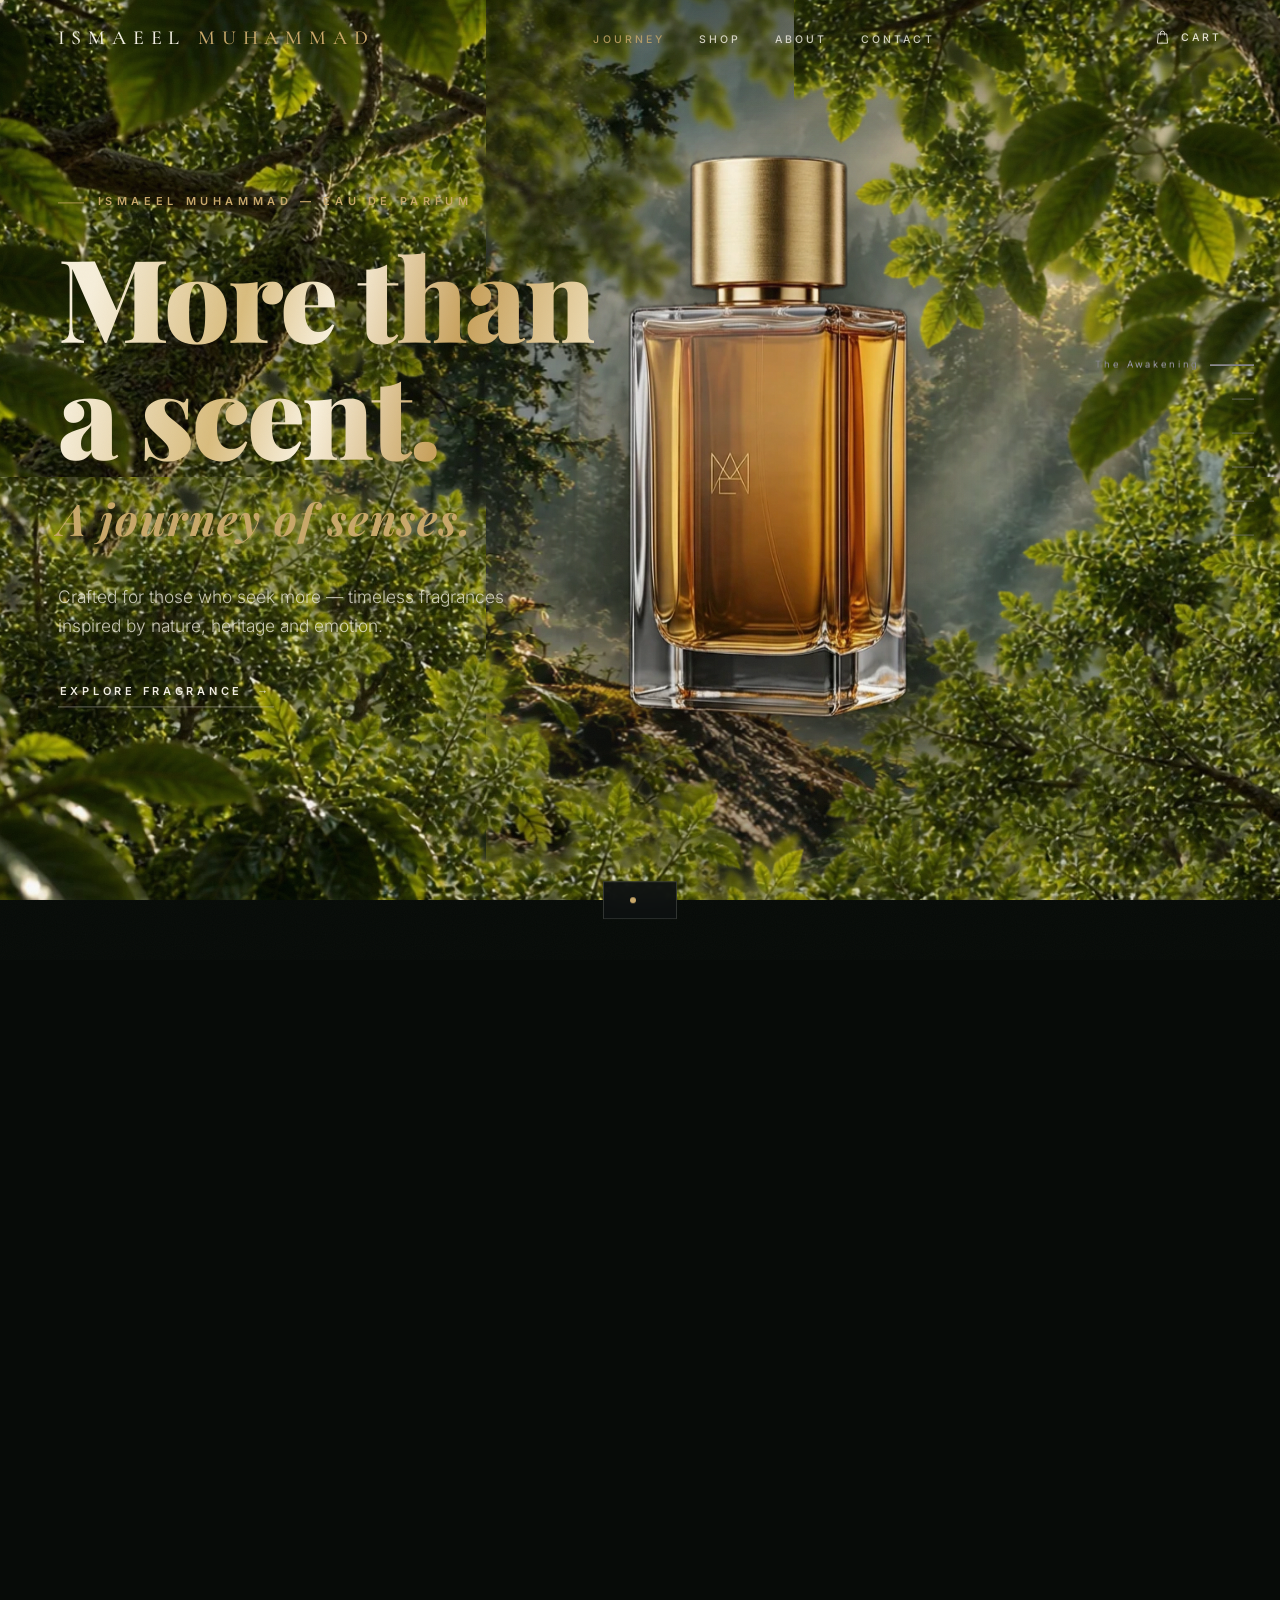
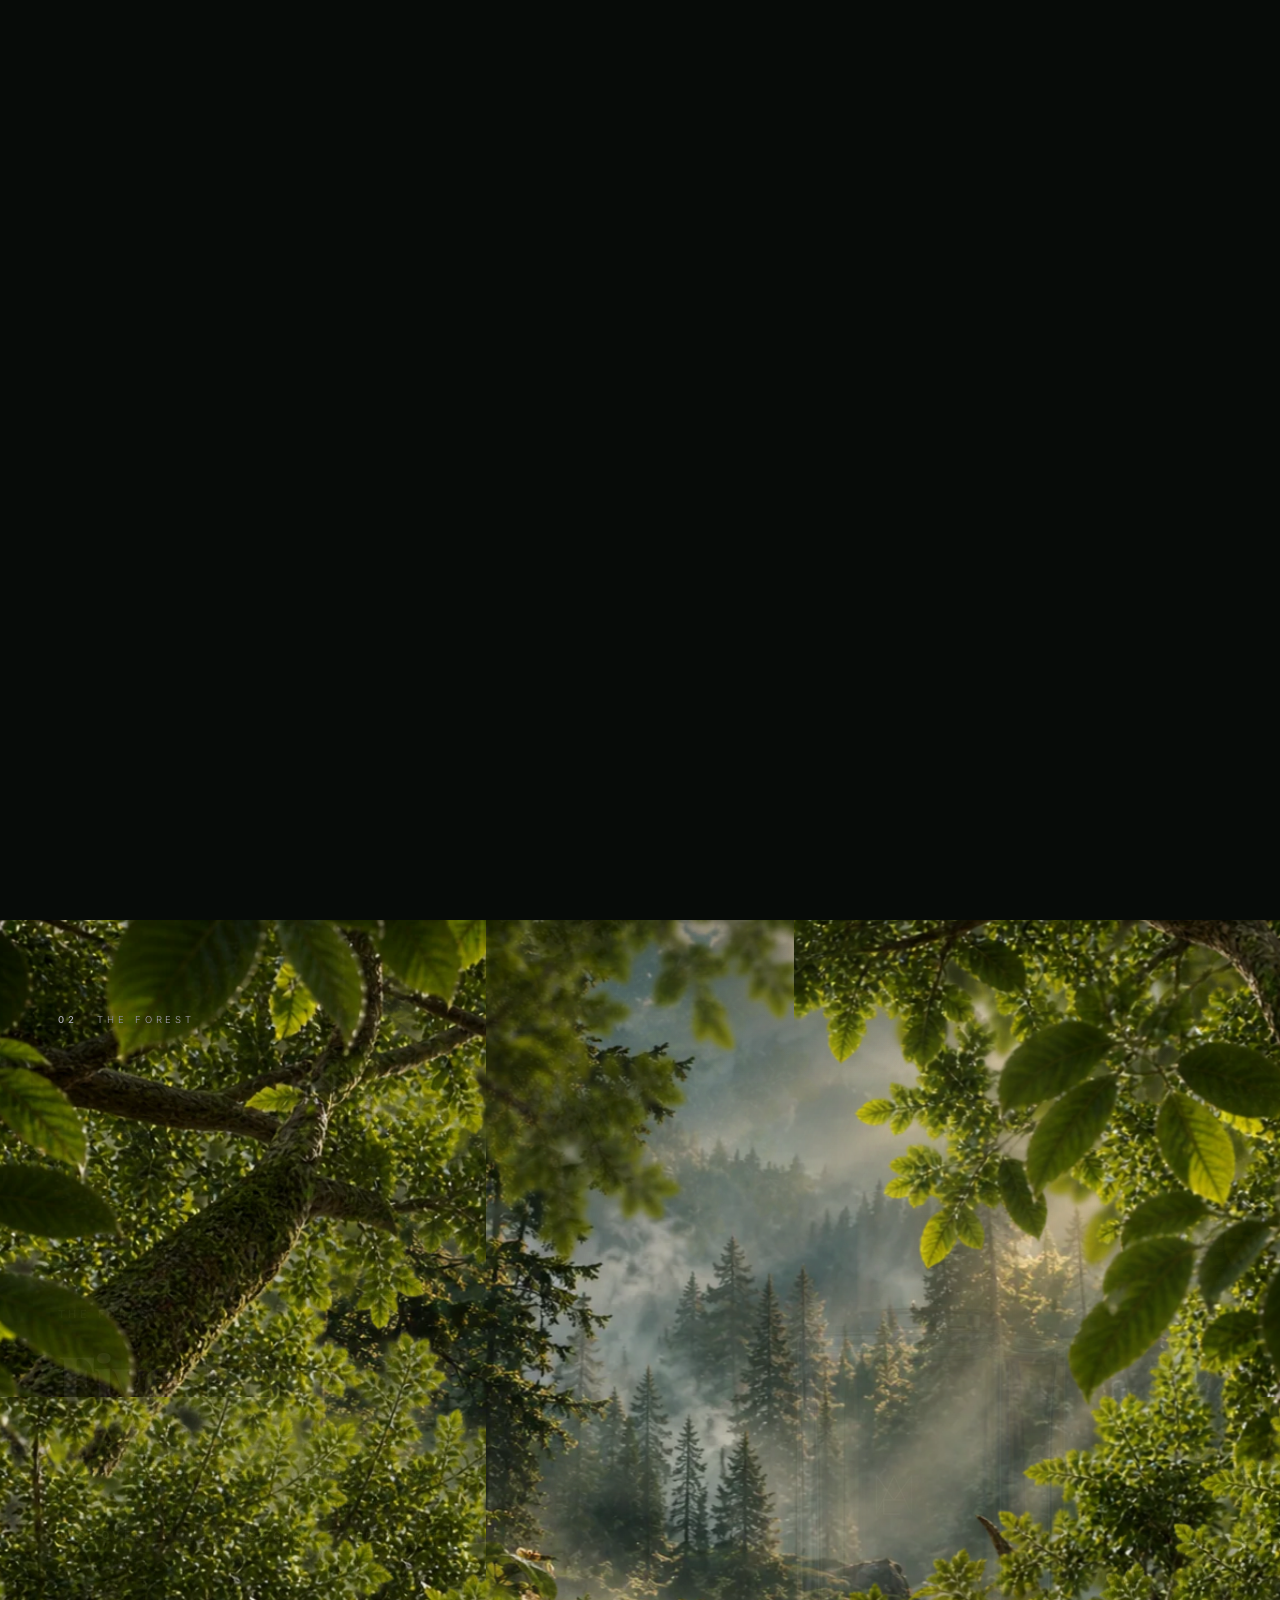
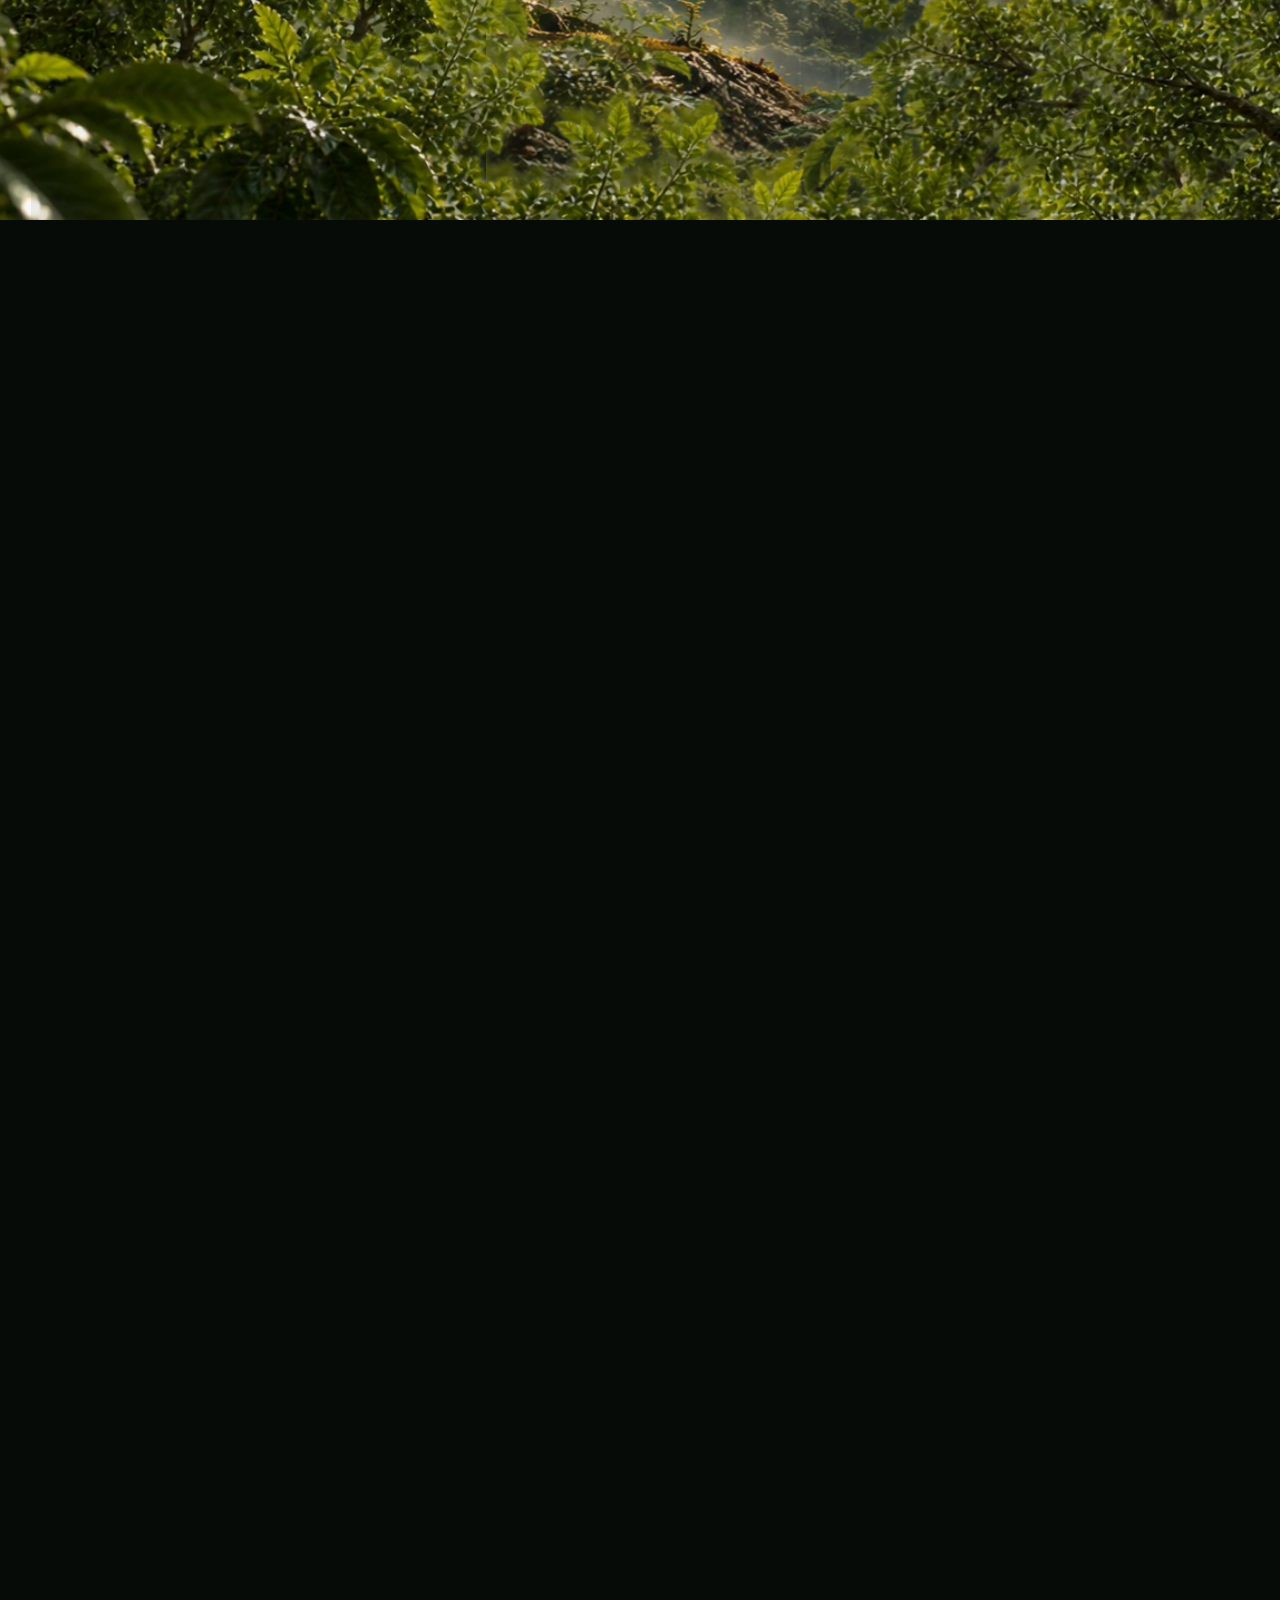
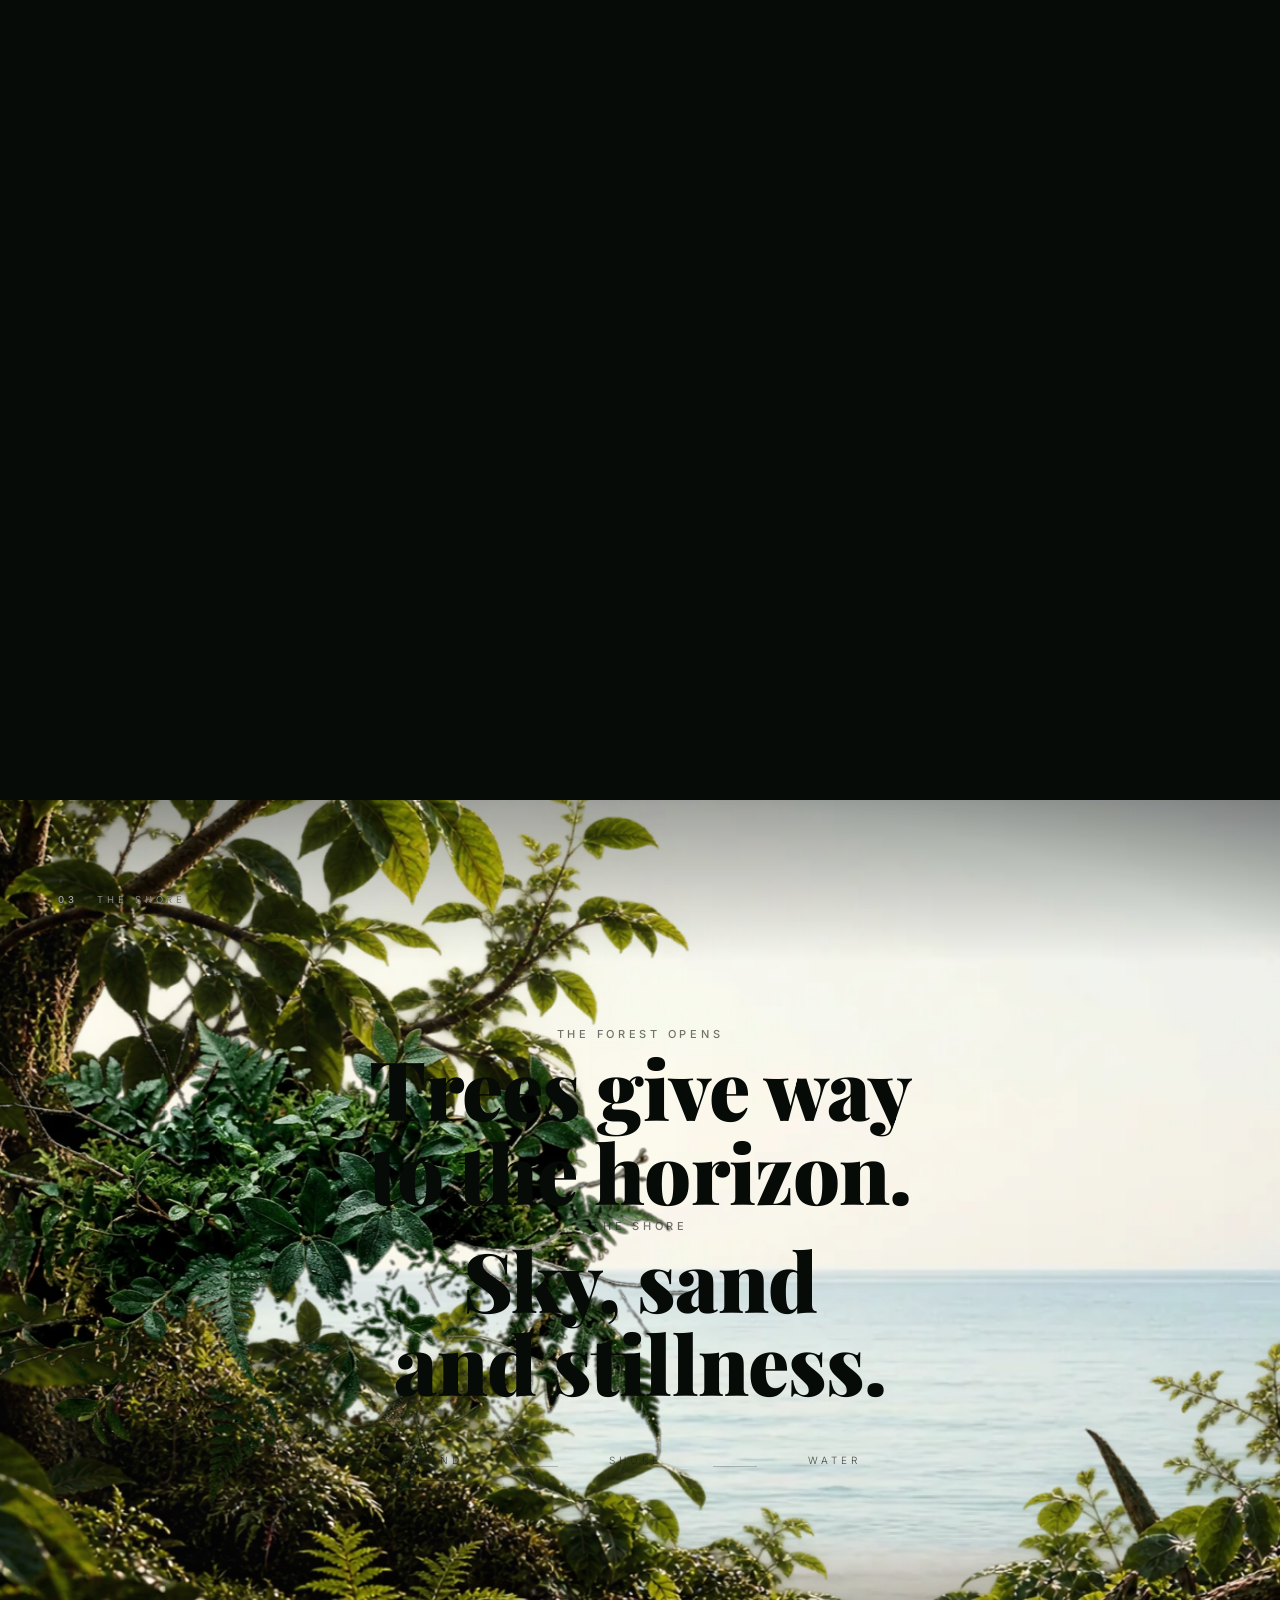
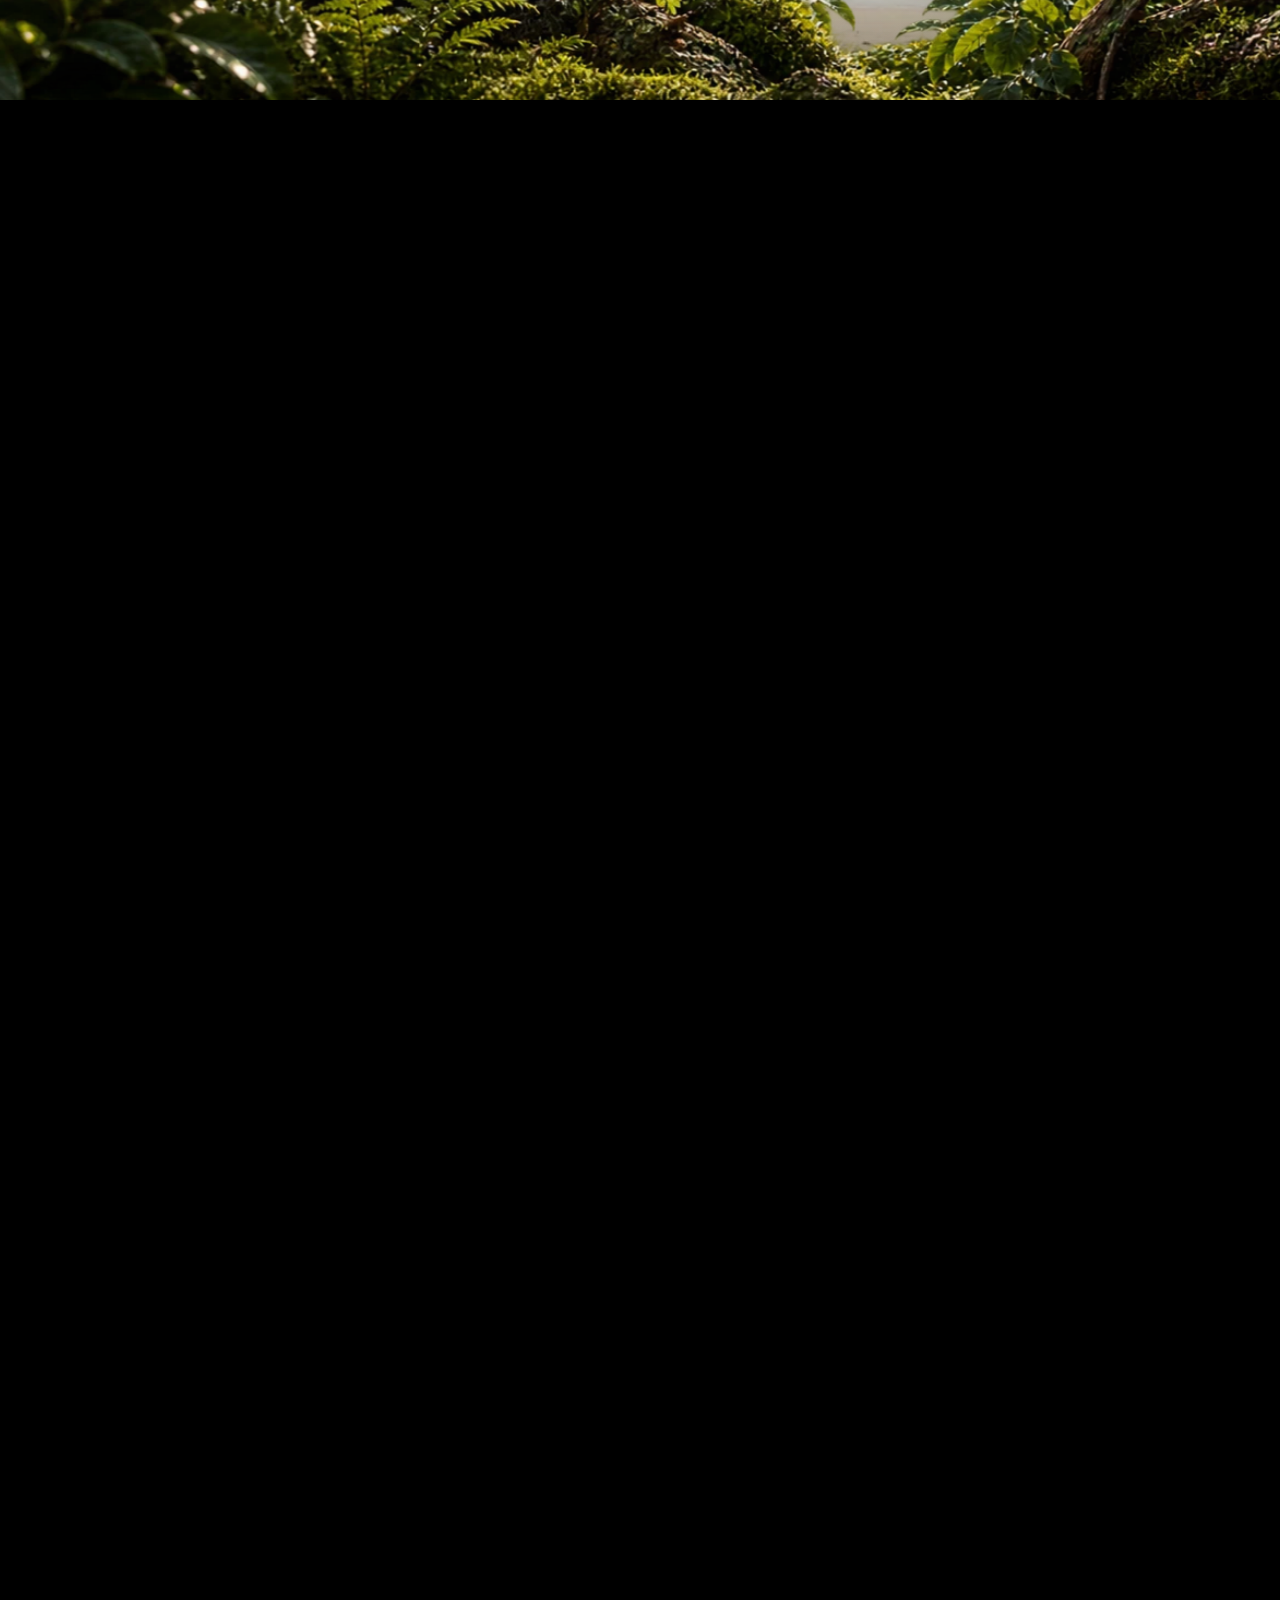
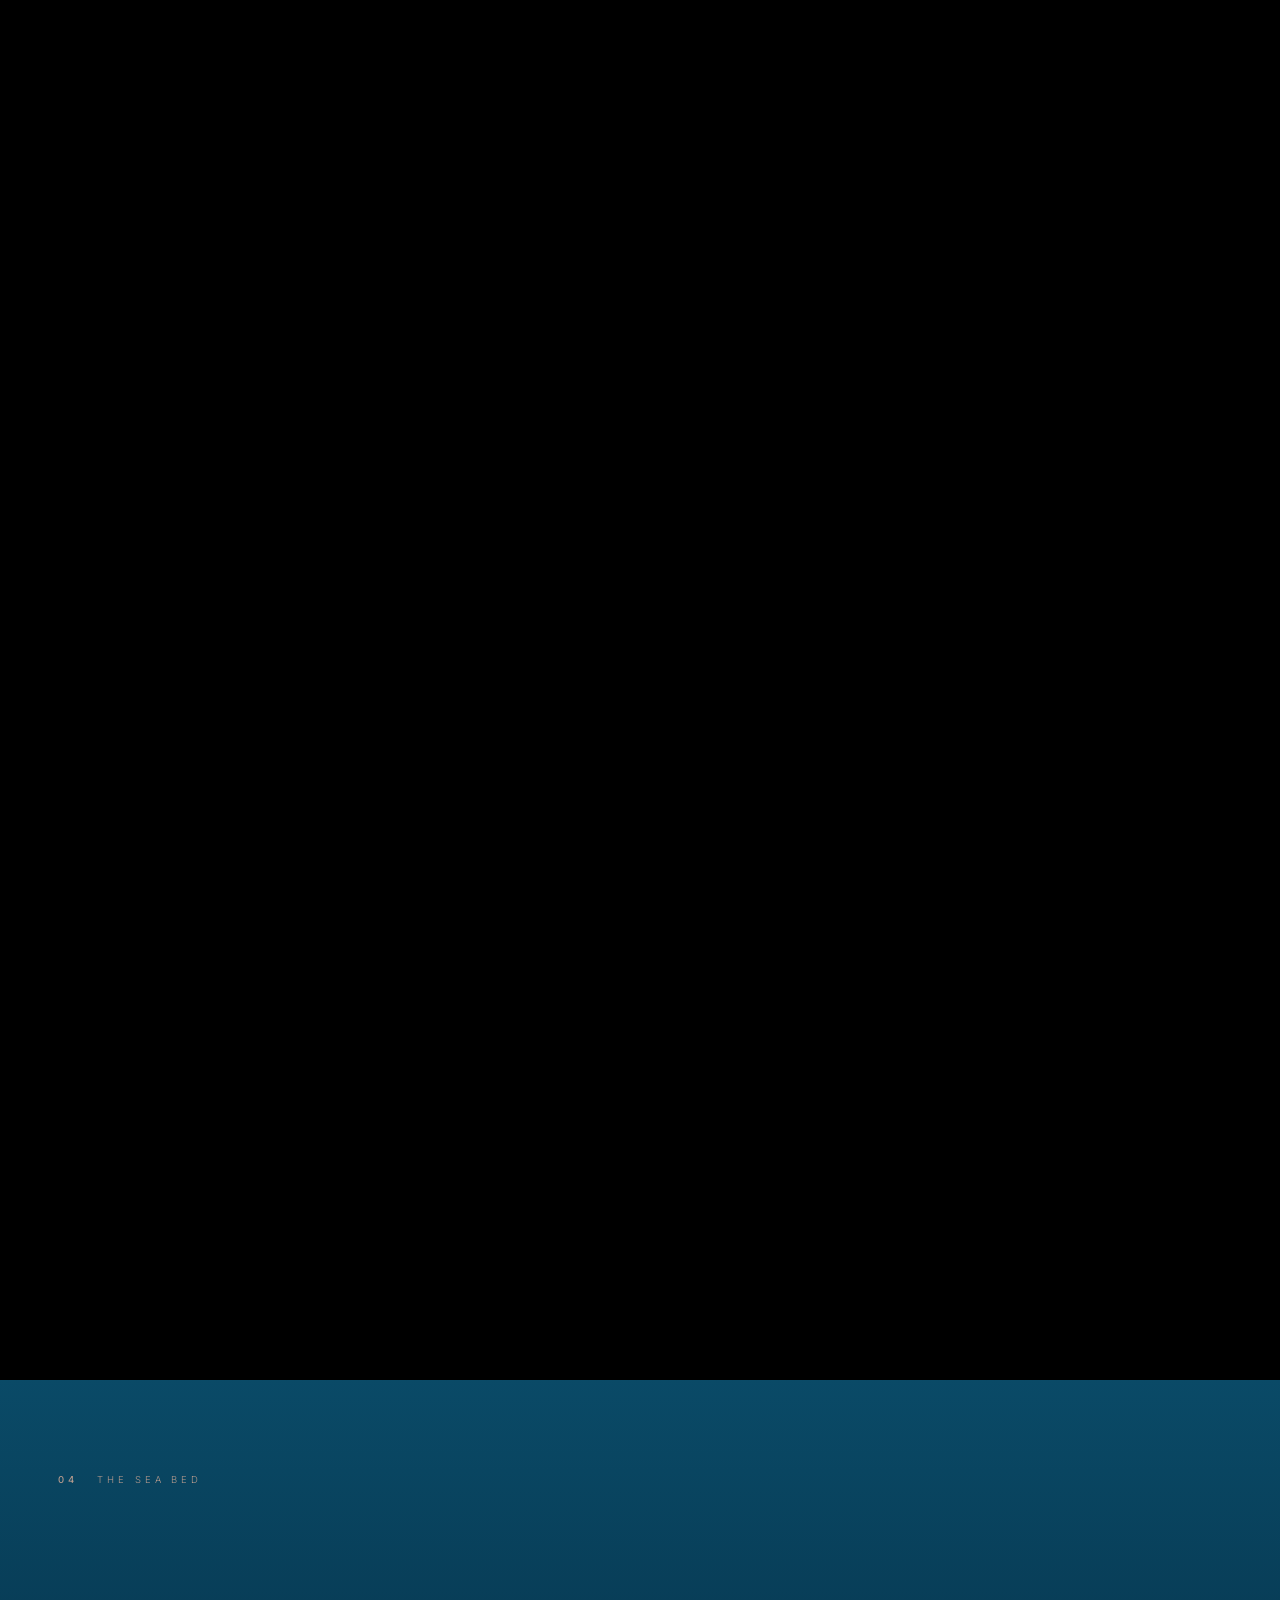
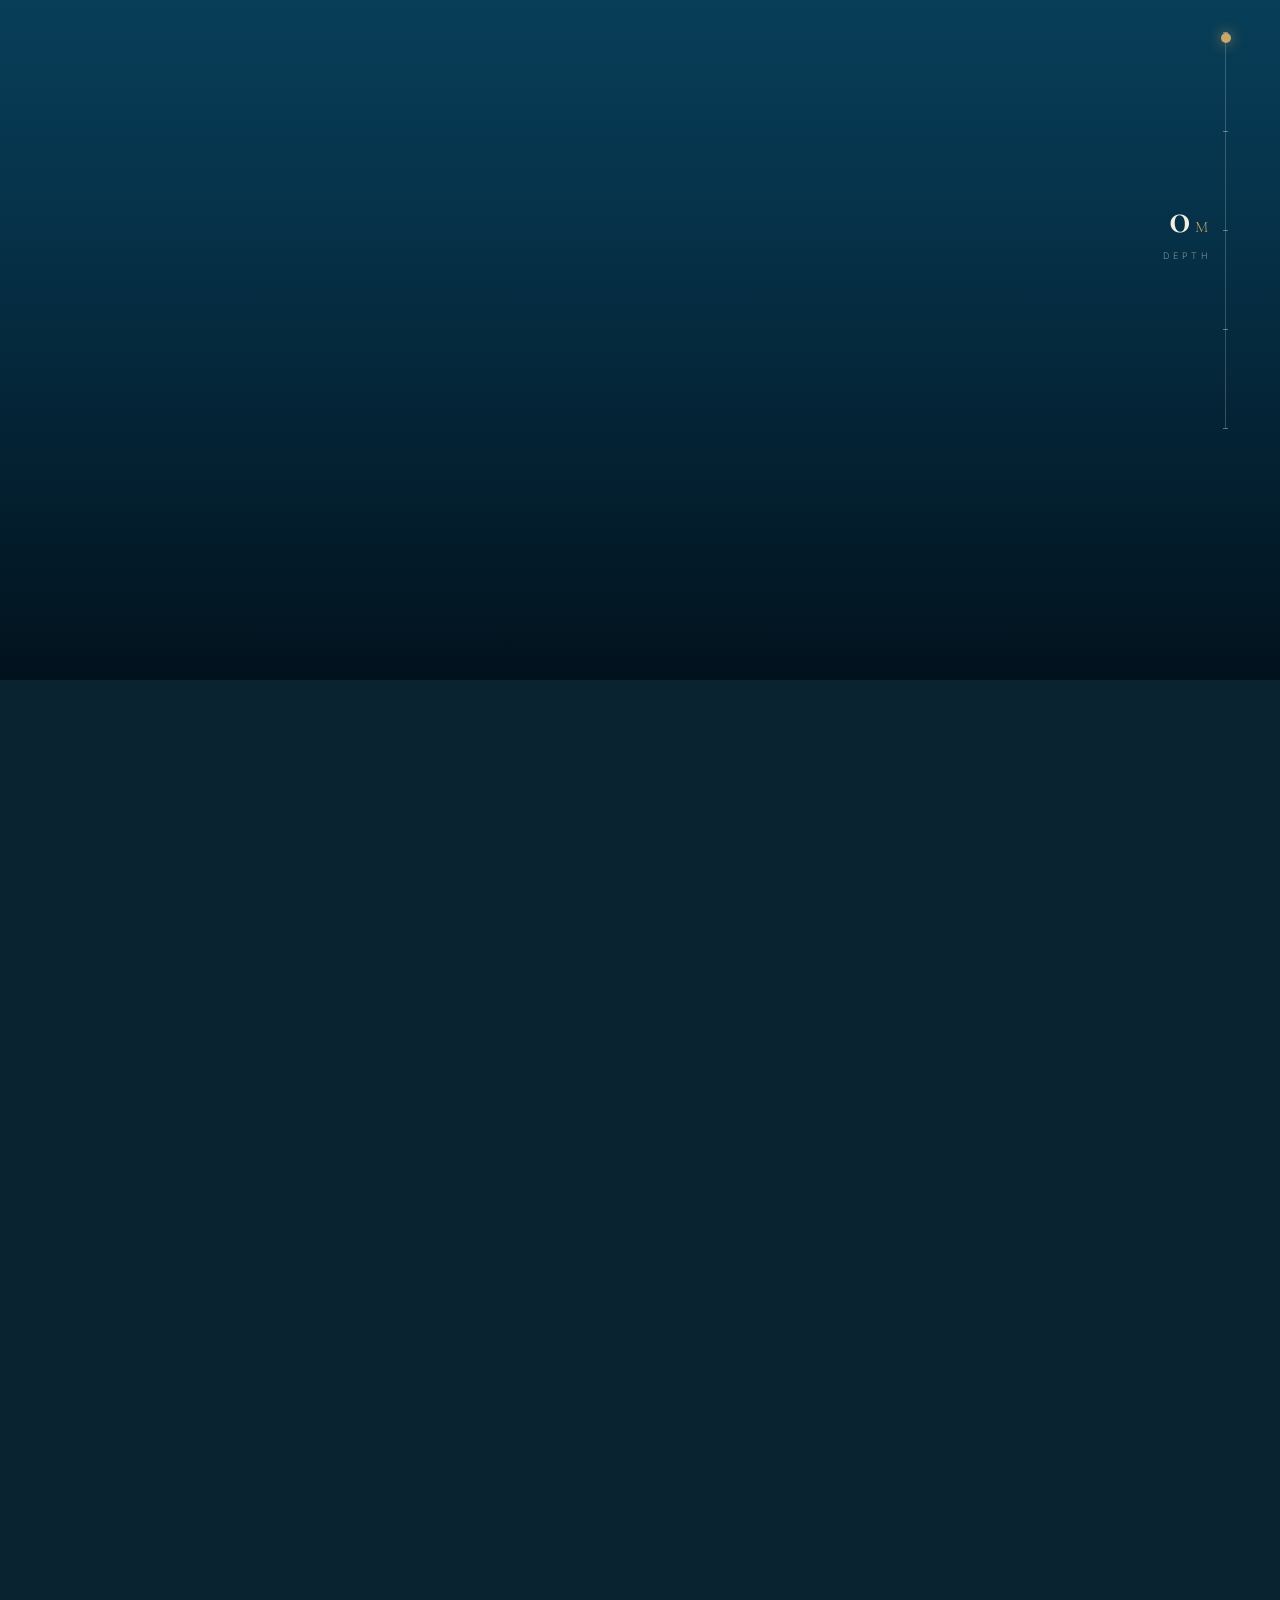
==== index.html @ db8a7f7a "Journey v4: common awakening-forest background, Mi Amor models over the shore with water rising betw" ====
<!DOCTYPE html>
<html lang="en">
<head>
<meta charset="UTF-8">
<meta name="viewport" content="width=device-width, initial-scale=1.0">
<title>Ismaeel Muhammad — A Journey of Senses</title>
<meta name="description" content="More than a scent — a journey of senses. Scroll from forest to shore to sea bed and discover the signature fragrances of Ismaeel Muhammad — Eau de Parfums crafted in Pakistan.">
<meta property="og:title" content="Ismaeel Muhammad — A Journey of Senses">
<meta property="og:description" content="You don't browse Ismaeel Muhammad. You enter it. A cinematic fragrance journey from the forest to the deep ocean.">
<meta property="og:image" content="assets/img/env/forest-bg.webp">
<link rel="icon" href="assets/img/ui/favicon.svg" type="image/svg+xml">
<link rel="preload" as="image" href="assets/img/env/forest-bg.webp">
<link rel="preload" as="image" href="assets/img/bottles/five-nine.webp">
<link rel="stylesheet" href="assets/css/base.css">
<link rel="stylesheet" href="assets/css/journey.css">
<script type="application/ld+json">
{"@context":"https://schema.org","@type":"Organization","name":"Ismaeel Muhammad","url":"https://ismaeelmuhammad.pk/","slogan":"A Journey of Senses"}
</script>
</head>
<body data-page="journey">

<div class="veil" aria-hidden="true">
  <div class="veil__word">Ismaeel Muhammad</div>
  <div class="veil__bar"><i></i></div>
</div>

<div class="progressbar" aria-hidden="true"></div>
<div class="grain" aria-hidden="true"></div>

<nav class="nav" aria-label="Main">
  <a class="nav__logo" href="index.html">Ismaeel <em>Muhammad</em></a>
  <ul class="nav__links">
    <li><a href="index.html" data-nav="journey">Journey</a></li>
    <li><a href="shop.html" data-nav="shop">Shop</a></li>
    <li><a href="about.html" data-nav="about">About</a></li>
    <li><a href="contact.html" data-nav="contact">Contact</a></li>
  </ul>
  <div class="nav__right">
    <button class="cart-btn" id="cart-open" aria-label="Open cart">
      <svg viewBox="0 0 24 24" fill="none" stroke="currentColor" stroke-width="1.4"><path d="M6 7h12l1.2 13H4.8L6 7Z"/><path d="M9 9V6a3 3 0 0 1 6 0v3"/></svg>
      Cart <span class="cart-count" data-empty="1">0</span>
    </button>
    <button class="burger" aria-label="Menu"><span></span><span></span></button>
  </div>
</nav>

<div class="mobile-menu">
  <a href="index.html"><span>Journey</span><span class="no">01</span></a>
  <a href="shop.html"><span>Shop</span><span class="no">02</span></a>
  <a href="about.html"><span>About</span><span class="no">03</span></a>
  <a href="contact.html"><span>Contact</span><span class="no">04</span></a>
  <a href="checkout.html"><span>Checkout</span><span class="no">05</span></a>
</div>

<div class="rail" aria-hidden="true">
  <a class="rail__item active" data-rail="01" href="#hero"><span>The Awakening</span></a>
  <a class="rail__item" data-rail="02" href="#forest"><span>The Forest</span></a>
  <a class="rail__item" data-rail="03" href="#transition"><span>The Shore</span></a>
  <a class="rail__item" data-rail="04" href="#ocean"><span>The Sea Bed</span></a>
  <a class="rail__item" data-rail="05" href="#mostwanted"><span>The Depths</span></a>
  <a class="rail__item" data-rail="06" href="#collections"><span>Collections</span></a>
</div>

<main class="journey">

  <!-- ================================================
       SCENE 01 — THE FOREST / THE SCENT AWAKENS
       ================================================ -->
  <section class="scene" id="hero" data-rail="01" aria-label="The awakening">
    <div class="stage">
      <div class="layer hero-bg"><img src="assets/img/env/forest-bg.webp" alt="A dark cinematic forest at dawn"></div>
      <div class="fog" aria-hidden="true"></div>
      <div class="sunshaft" aria-hidden="true"></div>
      <div class="layer hero-mid" aria-hidden="true"><img src="assets/img/env/model-mid.webp" alt=""></div>

      <div class="leaf leaf--far" aria-hidden="true"><img src="assets/img/env/leaf-far.webp" alt=""></div>

      <a class="hero-bottle" href="product.html?p=five-nine" aria-label="Discover Five-Nine, our woody amber spicy eau de parfum">
        <div class="hero-bottle-in">
          <span class="halo" aria-hidden="true"></span>
          <img src="assets/img/bottles/five-nine.webp" alt="Five-Nine — amber glass perfume bottle with gold cap">
        </div>
      </a>

      <div class="leaf leaf--l" aria-hidden="true"><img src="assets/img/env/leaf-left.webp" alt=""></div>
      <div class="leaf leaf--r" aria-hidden="true"><img src="assets/img/env/leaf-right.webp" alt=""></div>
      <div class="leaf leaf--b" aria-hidden="true"><img src="assets/img/env/leaf-bottom.webp" alt=""></div>
      <canvas class="p-canvas" aria-hidden="true"></canvas>
      <div class="vignette" aria-hidden="true"></div>

      <div class="hero-copy">
        <span class="eyebrow">Ismaeel Muhammad — Eau de Parfum</span>
        <h1 class="display">More than<br>a scent.</h1>
        <div class="journeysub">A journey of senses.</div>
        <p class="body-l">Crafted for those who seek more — timeless fragrances inspired by nature, heritage and emotion.</p>
        <a class="btn" href="#forest">Explore fragrance <span class="arr">→</span></a>
      </div>

      <div class="hero-foot">
        <div class="scrollcue"><span class="line"></span> Scroll to enter</div>
        <div>01 / 06</div>
      </div>
    </div>
  </section>

  <!-- ================================================
       SCENE 02 — THE FOREST EXPERIENCE
       ================================================ -->
  <section class="scene" id="forest" data-rail="02" aria-label="The forest collection">
    <div class="stage">
      <div class="layer forest-bg"><img src="assets/img/env/forest-bg.webp" alt="Deep forest environment"></div>
      <div class="forest-frame" aria-hidden="true">
        <div class="layer ff-mid"><img src="assets/img/env/model-mid.webp" alt=""></div>
        <div class="leaf leaf--far ff-far"><img src="assets/img/env/leaf-far.webp" alt=""></div>
        <div class="leaf leaf--l ff-l"><img src="assets/img/env/leaf-left.webp" alt=""></div>
        <div class="leaf leaf--r ff-r"><img src="assets/img/env/leaf-right.webp" alt=""></div>
        <div class="leaf leaf--b ff-b"><img src="assets/img/env/leaf-bottom.webp" alt=""></div>
        <div class="fog"></div>
        <div class="sunshaft"></div>
      </div>
      <div class="vignette" aria-hidden="true"></div>
      <div class="stagechip stagechip--hero"><b>02</b> The Forest</div>

      <div class="beats">

        <article class="beat" data-product="five-nine">
          <div class="beat__botanical" aria-hidden="true"><img src="assets/img/env/model-fore.webp" alt=""></div>
          <div class="bleaf bleaf--b" aria-hidden="true"><img src="assets/img/env/leaf-bottom.webp" alt=""></div>
          <div class="beat__inner">
            <div class="beat__copy">
              <span class="label">The Forest — <b>01 / 04</b></span>
              <h3 class="display">Five-Nine</h3>
              <div class="beat__family">Woody · Amber · Spicy</div>
              <p class="beat__tag">The forest at golden hour — resin, cedar and warm spice.</p>
              <div class="beat__meta">
                <a class="btn" href="product.html?p=five-nine">Discover <span class="arr">→</span></a>
                <span class="beat__price">from ₨2,600</span>
                <button class="chip-btn" data-add="five-nine">Add to cart</button>
              </div>
            </div>
            <a class="beat__figure" href="product.html?p=five-nine">
              <span class="halo" aria-hidden="true"></span>
              <img src="assets/img/bottles/five-nine.webp" alt="Five-Nine perfume bottle">
            </a>
          </div>
          <div class="beat-idx" aria-hidden="true">Five-Nine — Woody · Amber · Spicy</div>
        </article>

        <article class="beat" data-product="hopeful">
          <div class="beat__botanical flip" aria-hidden="true"><img src="assets/img/env/model-fore.webp" alt=""></div>
          <div class="bleaf bleaf--l" aria-hidden="true"><img src="assets/img/env/leaf-left.webp" alt=""></div>
          <div class="beat__inner">
            <div class="beat__copy">
              <span class="label">The Forest — <b>02 / 04</b></span>
              <h3 class="display">Hopeful</h3>
              <div class="beat__family">Green · Aromatic · Fresh</div>
              <p class="beat__tag">First light through wet leaves — quiet, green, alive.</p>
              <div class="beat__meta">
                <a class="btn" href="product.html?p=hopeful">Discover <span class="arr">→</span></a>
                <span class="beat__price">from ₨2,500</span>
                <button class="chip-btn" data-add="hopeful">Add to cart</button>
              </div>
            </div>
            <a class="beat__figure" href="product.html?p=hopeful">
              <span class="halo" aria-hidden="true"></span>
              <img src="assets/img/bottles/hopeful.webp" alt="Hopeful perfume bottle">
            </a>
          </div>
          <div class="beat-idx" aria-hidden="true">Hopeful — Green · Aromatic · Fresh</div>
        </article>

        <article class="beat" data-product="charming">
          <div class="beat__botanical" aria-hidden="true"><img src="assets/img/env/model-mid.webp" alt=""></div>
          <div class="bleaf bleaf--r" aria-hidden="true"><img src="assets/img/env/leaf-right.webp" alt=""></div>
          <div class="beat__inner">
            <div class="beat__copy">
              <span class="label">The Forest — <b>03 / 04</b></span>
              <h3 class="display">Charming</h3>
              <div class="beat__family">Woody · Smoky · Citrus</div>
              <p class="beat__tag">Charcoal, cypress and a flash of grapefruit.</p>
              <div class="beat__meta">
                <a class="btn" href="product.html?p=charming">Discover <span class="arr">→</span></a>
                <span class="beat__price">from ₨3,000</span>
                <button class="chip-btn" data-add="charming">Add to cart</button>
              </div>
            </div>
            <a class="beat__figure" href="product.html?p=charming">
              <span class="halo" aria-hidden="true"></span>
              <img src="assets/img/bottles/charming.webp" alt="Charming perfume bottle">
            </a>
          </div>
          <div class="beat-idx" aria-hidden="true">Charming — Woody · Smoky · Citrus</div>
        </article>

        <article class="beat" data-product="mi-amor">
          <div class="beat__botanical flip" aria-hidden="true"><img src="assets/img/env/model-mid.webp" alt=""></div>
          <div class="bleaf bleaf--n" aria-hidden="true"><img src="assets/img/env/leaf-near.webp" alt=""></div>
          <div class="beat__inner">
            <div class="beat__copy">
              <span class="label">The Forest — <b>04 / 04</b></span>
              <h3 class="display">Mi Amor</h3>
              <div class="beat__family">Floral · Warm · Musky</div>
              <p class="beat__tag">A rose picked at midnight, wrapped in musk.</p>
              <div class="beat__meta">
                <a class="btn" href="product.html?p=mi-amor">Discover <span class="arr">→</span></a>
                <span class="beat__price">from ₨2,000</span>
                <button class="chip-btn" data-add="mi-amor">Add to cart</button>
              </div>
            </div>
            <a class="beat__figure" href="product.html?p=mi-amor">
              <span class="halo" aria-hidden="true"></span>
              <img src="assets/img/bottles/mi-amor.webp" alt="Mi Amor perfume bottle">
            </a>
          </div>
          <div class="beat-idx" aria-hidden="true">Mi Amor — Floral · Warm · Musky</div>
        </article>

      </div>
    </div>
  </section>

  <!-- ================================================
       SCENE 03 — TRANSITION / FOREST → OPEN LAND → WATER
       ================================================ -->
  <section class="scene" id="transition" data-rail="03" aria-label="From forest to the shore, then under the water">
    <div class="stage">
      <div class="layer trans-beach"><img src="assets/img/env/beach.webp" alt="Bright sky and warm sand at the shore"></div>
      <div class="water-rise" aria-hidden="true">
        <div class="water-fill"><img src="assets/img/env/ocean-surface.webp" alt=""></div>
      </div>
      <div class="trans-wash" aria-hidden="true"></div>
      <div class="shore-overlay" aria-hidden="true">
        <div class="bushes"><img src="assets/img/env/model-mid.webp" alt=""></div>
        <div class="leaves"><img src="assets/img/env/leaf-near.webp" alt=""></div>
      </div>
      <div class="vignette trans-vignette" aria-hidden="true"></div>
      <div class="stagechip"><b>03</b> The Shore</div>

      <div class="trans-copy">
        <div class="tt tt-1">
          <span class="label">The forest opens</span>
          <h2 class="display">Trees give way<br>to the horizon.</h2>
        </div>
        <div class="tt tt-2">
          <span class="label">The shore</span>
          <h2 class="display">Sky, sand<br>and stillness.</h2>
        </div>
        <div class="trans-steps" aria-hidden="true">
          <span class="on">Land</span><i></i><span>Shore</span><i></i><span>Water</span>
        </div>
      </div>
    </div>
  </section>

  <!-- ================================================
       SCENE 04 — THE OCEAN / THE DIVE
       ================================================ -->
  <section class="scene" id="ocean" data-rail="04" aria-label="The dive">
    <div class="stage">
      <div class="layer ocean-water"><img src="assets/img/env/ocean-surface.webp" alt="Open ocean water filling the screen"></div>
      <div class="ocean-dark" aria-hidden="true"></div>
      <div class="ocean-bed-model" aria-hidden="true"><img src="assets/img/env/oceanbed.webp" alt=""></div>
      <div class="rays" aria-hidden="true"></div>
      <div class="caustics" aria-hidden="true"></div>
      <div class="ocean-veil" aria-hidden="true"></div>
      <canvas class="p-canvas" aria-hidden="true"></canvas>
      <div class="vignette" aria-hidden="true"></div>
      <div class="stagechip"><b>04</b> The Sea Bed</div>

      <div class="ocean-head">
        <h2 class="display">Down to the sea bed.</h2>
        <div class="sub">Deeper you go, rarer it becomes</div>
      </div>

      <div class="depthmeter" aria-hidden="true">
        <div class="read">
          <div class="val"><b>0</b><small>M</small></div>
          <div class="lab">Depth</div>
        </div>
        <div class="ruler">
          <i style="top:0%"></i><i style="top:25%"></i><i style="top:50%"></i><i style="top:75%"></i><i style="top:100%"></i>
          <span class="pin" style="top:0%"></span>
        </div>
      </div>

      <div class="beats">

        <article class="beat" data-product="zesty">
          <div class="beat__inner">
            <div class="beat__copy">
              <span class="label">10 metres — <b>the light zone</b></span>
              <h3 class="display">Zesty</h3>
              <div class="beat__family">Citrus · Aquatic · Fresh</div>
              <p class="beat__tag">Salt on skin, sun on water.</p>
              <div class="beat__meta">
                <a class="btn" href="product.html?p=zesty">Discover <span class="arr">→</span></a>
                <span class="beat__price">from ₨2,200</span>
                <button class="chip-btn" data-add="zesty">Add to cart</button>
              </div>
            </div>
            <a class="beat__figure" href="product.html?p=zesty">
              <span class="halo" aria-hidden="true"></span>
              <img src="assets/img/bottles/zesty.webp" alt="Zesty perfume bottle floating underwater">
            </a>
          </div>
        </article>

        <article class="beat" data-product="sophisticated">
          <div class="beat__inner">
            <div class="beat__copy">
              <span class="label">20 metres — <b>the blue zone</b></span>
              <h3 class="display">Sophisticated</h3>
              <div class="beat__family">Amber · Leather · Woody</div>
              <p class="beat__tag">Depth, quietly worn.</p>
              <div class="beat__meta">
                <a class="btn" href="product.html?p=sophisticated">Discover <span class="arr">→</span></a>
                <span class="beat__price">from ₨2,800</span>
                <button class="chip-btn" data-add="sophisticated">Add to cart</button>
              </div>
            </div>
            <a class="beat__figure" href="product.html?p=sophisticated">
              <span class="halo" aria-hidden="true"></span>
              <img src="assets/img/bottles/sophisticated.webp" alt="Sophisticated perfume bottle in deep blue water">
            </a>
          </div>
        </article>

        <article class="beat" data-product="happy">
          <div class="beat__inner">
            <div class="beat__copy">
              <span class="label">30 metres — <b>the dark zone</b></span>
              <h3 class="display">Happy</h3>
              <div class="beat__family">Fruity · Fresh · Sweet</div>
              <p class="beat__tag">Sunlight through blue water.</p>
              <div class="beat__meta">
                <a class="btn" href="product.html?p=happy">Discover <span class="arr">→</span></a>
                <span class="beat__price">from ₨2,200</span>
                <button class="chip-btn" data-add="happy">Add to cart</button>
              </div>
            </div>
            <a class="beat__figure" href="product.html?p=happy">
              <span class="halo" aria-hidden="true"></span>
              <img src="assets/img/bottles/happy.webp" alt="Happy perfume bottle in dark water">
            </a>
          </div>
        </article>

      </div>
    </div>
  </section>

  <!-- ================================================
       SCENE 05 — MOST WANTED / THE DEPTHS
       ================================================ -->
  <section class="scene" id="mostwanted" data-rail="05" aria-label="Most wanted fragrances">
    <div class="stage mw-stage">
      <div class="beam" aria-hidden="true"></div>
      <div class="vignette" aria-hidden="true"></div>
      <div class="stagechip"><b>05</b> The Depths — 40 metres</div>

      <div class="mw-inner">
        <span class="eyebrow">Most Wanted</span>
        <h2 class="display">The depths reveal what people choose most.</h2>
        <div class="sub">The deeper you go, the rarer the fragrance becomes.</div>

        <div class="mw-grid">

          <a class="pcard mw-card" href="product.html?p=king-in-the-north">
            <div class="pcard__media">
              <span class="pcard__badge">Most Wanted</span>
              <img class="bottle" src="assets/img/bottles/king-in-the-north.webp" alt="King in the North perfume bottle">
              <span class="pcard__glow" aria-hidden="true"></span>
              <div class="pcard__actions"><button class="chip-btn" data-add="king-in-the-north">Add to cart</button></div>
            </div>
            <div class="pcard__info">
              <div class="pcard__name">King in the North</div>
              <div class="pcard__family">Icy · Smoky · Oud</div>
              <div class="pcard__row"><span class="pcard__price">from ₨3,200</span><span class="pcard__stars">★★★★★</span></div>
            </div>
          </a>

          <a class="pcard mw-card" href="product.html?p=five-nine">
            <div class="pcard__media">
              <span class="pcard__badge">Bestseller</span>
              <img class="bottle" src="assets/img/bottles/five-nine.webp" alt="Five-Nine perfume bottle">
              <span class="pcard__glow" aria-hidden="true"></span>
              <div class="pcard__actions"><button class="chip-btn" data-add="five-nine">Add to cart</button></div>
            </div>
            <div class="pcard__info">
              <div class="pcard__name">Five-Nine</div>
              <div class="pcard__family">Woody · Amber · Spicy</div>
              <div class="pcard__row"><span class="pcard__price">from ₨2,600</span><span class="pcard__stars">★★★★★</span></div>
            </div>
          </a>

          <a class="pcard mw-card" href="product.html?p=sophisticated">
            <div class="pcard__media">
              <span class="pcard__badge">Bestseller</span>
              <img class="bottle" src="assets/img/bottles/sophisticated.webp" alt="Sophisticated perfume bottle">
              <span class="pcard__glow" aria-hidden="true"></span>
              <div class="pcard__actions"><button class="chip-btn" data-add="sophisticated">Add to cart</button></div>
            </div>
            <div class="pcard__info">
              <div class="pcard__name">Sophisticated</div>
              <div class="pcard__family">Amber · Leather · Woody</div>
              <div class="pcard__row"><span class="pcard__price">from ₨2,800</span><span class="pcard__stars">★★★★★</span></div>
            </div>
          </a>

          <a class="pcard mw-card" href="product.html?p=happy">
            <div class="pcard__media">
              <img class="bottle" src="assets/img/bottles/happy.webp" alt="Happy perfume bottle">
              <span class="pcard__glow" aria-hidden="true"></span>
              <div class="pcard__actions"><button class="chip-btn" data-add="happy">Add to cart</button></div>
            </div>
            <div class="pcard__info">
              <div class="pcard__name">Happy</div>
              <div class="pcard__family">Fruity · Fresh · Sweet</div>
              <div class="pcard__row"><span class="pcard__price">from ₨2,200</span><span class="pcard__stars">★★★★☆</span></div>
            </div>
          </a>

        </div>

        <div class="mw-foot">
          <a class="btn-solid" href="shop.html">View all fragrances</a>
        </div>
      </div>
    </div>
  </section>

  <!-- ================================================
       SCENE 06 — BRAND STORY
       ================================================ -->
  <section class="collections" id="collections" data-rail="06" aria-label="Collections">
    <div class="collections__head" data-reveal>
      <div>
        <span class="eyebrow">Explore</span>
        <h2 class="display">Our <em>collections.</em></h2>
      </div>
      <a class="btn" href="shop.html">Enter the shop <span class="arr">→</span></a>
    </div>

    <div class="portal-grid">
      <a class="portal" href="shop.html?cat=men" data-reveal>
        <img src="assets/img/collections/five-nine.jpg" alt="Five-Nine — For Men, from ismaeelmuhammad.pk">
        <span class="veil2"></span>
        <div class="pt">
          <span class="label">For Men</span>
          <h3 class="display">Men</h3>
          <span class="go">Woody &amp; timeless — explore <span class="arr">→</span></span>
        </div>
      </a>
      <a class="portal" href="shop.html?cat=women" data-reveal style="--d:.08s">
        <img src="assets/img/collections/delicious.jpg" alt="Delicious — For Women, from ismaeelmuhammad.pk">
        <span class="veil2"></span>
        <div class="pt">
          <span class="label">For Women</span>
          <h3 class="display">Women</h3>
          <span class="go">Elegant &amp; radiant — explore <span class="arr">→</span></span>
        </div>
      </a>
      <a class="portal" href="#mostwanted" data-reveal style="--d:.16s">
        <img src="assets/img/collections/king-in-the-north.jpg" alt="King in the North — Most Wanted, from ismaeelmuhammad.pk">
        <span class="veil2"></span>
        <div class="pt">
          <span class="label">40 Metres Down</span>
          <h3 class="display">Most Wanted</h3>
          <span class="go">What people choose most <span class="arr">→</span></span>
        </div>
      </a>
      <a class="portal" href="shop.html?cat=attars" data-reveal>
        <img src="assets/img/collections/hopeful.jpg" alt="Hopeful attar — from ismaeelmuhammad.pk">
        <span class="veil2"></span>
        <div class="pt">
          <span class="label">Concentrated</span>
          <h3 class="display">Attars</h3>
          <span class="go">The old-world essence <span class="arr">→</span></span>
        </div>
      </a>
      <a class="portal wide" href="shop.html?cat=discovery" data-reveal style="--d:.08s">
        <img src="assets/img/collections/discovery-set.png" alt="The Discovery Set — from ismaeelmuhammad.pk">
        <span class="veil2"></span>
        <div class="pt">
          <span class="label">Try Them All</span>
          <h3 class="display">Discovery Set</h3>
          <span class="go">The journey in one box <span class="arr">→</span></span>
        </div>
      </a>
      <a class="portal wide" href="shop.html" data-reveal>
        <img src="assets/img/collections/charming.png" alt="Charming — All Fragrances, from ismaeelmuhammad.pk">
        <span class="veil2"></span>
        <div class="pt">
          <span class="label">The Collection</span>
          <h3 class="display">All Fragrances</h3>
          <span class="go">Enter the shop <span class="arr">→</span></span>
        </div>
      </a>
    </div>
  </section>

  <!-- end of journey -->
  <section class="journey-end" aria-label="Continue">
    <div class="waterecho" aria-hidden="true"></div>
    <span class="eyebrow" data-reveal>The journey continues</span>
    <h2 class="display" data-reveal style="--d:.1s">You don't browse Ismaeel Muhammad.<br>You <em>enter</em> it.</h2>
    <a class="btn-solid gold" href="shop.html" data-reveal style="--d:.2s">Shop the collection</a>
  </section>

</main>

<footer class="footer">
  <div class="footer__top">
    <div class="footer__brand">
      <div class="footer__word">Ismaeel<br>Muhammad <em>— a journey of senses</em></div>
      <p class="footer__tag">Timeless fragrances inspired by nature, heritage and emotion. Crafted in Pakistan, worn everywhere.</p>
      <form class="news" id="news-form">
        <input type="email" placeholder="Your email — join the journey" aria-label="Email address" required>
        <button type="submit">Subscribe</button>
      </form>
    </div>
    <div>
      <h4>Shop</h4>
      <ul>
        <li><a href="shop.html">All Fragrances</a></li>
        <li><a href="shop.html?cat=men">Men</a></li>
        <li><a href="shop.html?cat=women">Women</a></li>
      </ul>
    </div>
    <div>
      <h4>House</h4>
      <ul>
        <li><a href="about.html">About</a></li>
        <li><a href="about.html#story">Our Story</a></li>
        <li><a href="index.html#hero">The Journey</a></li>
        <li><a href="contact.html">Contact</a></li>
      </ul>
    </div>
    <div>
      <h4>Support</h4>
      <ul>
        <li><a href="contact.html#faq">FAQ</a></li>
        <li><a href="contact.html#faq">Shipping &amp; Returns</a></li>
        <li><a href="contact.html#faq">Privacy &amp; Terms</a></li>
        <li><a href="checkout.html">Checkout</a></li>
      </ul>
    </div>
  </div>
  <div class="footer__bottom">
    <span>© 2026 Ismaeel Muhammad — All rights reserved</span>
    <span>Forest → Land → Ocean</span>
  </div>
</footer>

<script src="assets/js/data.js"></script>
<script src="assets/vendor/gsap.min.js"></script>
<script src="assets/vendor/ScrollTrigger.min.js"></script>
<script src="assets/vendor/lenis.min.js"></script>
<script src="assets/js/nav.js"></script>
<script src="assets/js/cart.js"></script>
<script src="assets/js/journey.js"></script>
<script>
  document.addEventListener('click', e => {
    const open = e.target.closest('#cart-open, .cart-btn');
    if (open && window.IM) { e.preventDefault(); window.IM.openCart(); }
  });
  const news = document.getElementById('news-form');
  if (news) news.addEventListener('submit', e => {
    e.preventDefault();
    if (window.IM) window.IM.toast('Welcome to the journey');
    news.reset();
  });
</script>
</body>
</html>
---- assets/css/base.css ----
/* ============================================================
   ISMAEEL MUHAMMAD — base design system
   ============================================================ */

@font-face { font-family:'Playfair Display'; src:url('../fonts/playfair-display-latin-700-normal.woff2') format('woff2'); font-weight:700; font-style:normal; font-display:swap; }
@font-face { font-family:'Playfair Display'; src:url('../fonts/playfair-display-latin-900-normal.woff2') format('woff2'); font-weight:900; font-style:normal; font-display:swap; }
@font-face { font-family:'Playfair Display'; src:url('../fonts/playfair-display-latin-700-italic.woff2') format('woff2'); font-weight:700; font-style:italic; font-display:swap; }
@font-face { font-family:'Cormorant Garamond'; src:url('../fonts/cormorant-garamond-latin-300-normal.woff2') format('woff2'); font-weight:300; font-style:normal; font-display:swap; }
@font-face { font-family:'Cormorant Garamond'; src:url('../fonts/cormorant-garamond-latin-400-normal.woff2') format('woff2'); font-weight:400; font-style:normal; font-display:swap; }
@font-face { font-family:'Cormorant Garamond'; src:url('../fonts/cormorant-garamond-latin-500-normal.woff2') format('woff2'); font-weight:500; font-style:normal; font-display:swap; }
@font-face { font-family:'Cormorant Garamond'; src:url('../fonts/cormorant-garamond-latin-600-normal.woff2') format('woff2'); font-weight:600; font-style:normal; font-display:swap; }
@font-face { font-family:'Cormorant Garamond'; src:url('../fonts/cormorant-garamond-latin-400-italic.woff2') format('woff2'); font-weight:400; font-style:italic; font-display:swap; }
@font-face { font-family:'Cormorant Garamond'; src:url('../fonts/cormorant-garamond-latin-500-italic.woff2') format('woff2'); font-weight:500; font-style:italic; font-display:swap; }
@font-face { font-family:'Inter'; src:url('../fonts/inter-latin-300-normal.woff2') format('woff2'); font-weight:300; font-display:swap; }
@font-face { font-family:'Inter'; src:url('../fonts/inter-latin-400-normal.woff2') format('woff2'); font-weight:400; font-display:swap; }
@font-face { font-family:'Inter'; src:url('../fonts/inter-latin-500-normal.woff2') format('woff2'); font-weight:500; font-display:swap; }
@font-face { font-family:'Inter'; src:url('../fonts/inter-latin-600-normal.woff2') format('woff2'); font-weight:600; font-display:swap; }

:root{
  --serif:'Cormorant Garamond', Georgia, 'Times New Roman', serif;
  --sans:'Inter', -apple-system, 'Segoe UI', Helvetica, Arial, sans-serif;

  --ink:#070b08;
  --paper:#f2eee3;
  --paper-dim:#d9d4c5;
  --charcoal:#0e1112;
  --charcoal-2:#16191a;

  --forest-1:#07130d; --forest-2:#18291c; --forest-3:#405b42;
  --ocean-1:#0a2330;  --ocean-2:#063e59;  --ocean-3:#087c9c;
  --deep:#030d16;
  --sand:#c5c4b5; --stone:#87908a;
  --gold:#c9a86a; --gold-soft:rgba(201,168,106,.55);
  --mist:rgba(214,226,214,.16);

  --line:rgba(242,238,227,.16);
  --line-dark:rgba(7,11,8,.16);

  --nav-h:76px;
  --ease:cubic-bezier(.22,1,.36,1);
  --pad:clamp(20px,4.5vw,72px);
}

*,*::before,*::after{ box-sizing:border-box; margin:0; padding:0; }
html{ scroll-behavior:smooth; }
html.lenis, html.lenis body{ height:auto; }
.lenis.lenis-smooth{ scroll-behavior:auto !important; }

body{
  background:var(--ink);
  color:var(--paper);
  font-family:var(--sans);
  font-weight:300;
  font-size:16px;
  line-height:1.7;
  -webkit-font-smoothing:antialiased;
  overflow-x:hidden;
  min-height:100vh;
}
body.is-locked{ overflow:hidden; }

img{ display:block; max-width:100%; }
a{ color:inherit; text-decoration:none; }
button{ font-family:inherit; color:inherit; background:none; border:0; cursor:pointer; }
input,textarea,select{ font-family:inherit; font-size:inherit; }
::selection{ background:var(--gold); color:#100c04; }

:focus-visible{ outline:1.5px solid var(--gold); outline-offset:3px; border-radius:2px; }

/* ---------- typography ---------- */
.display{
  font-family:'Playfair Display', var(--serif); font-weight:700;
  line-height:1.02; letter-spacing:-.012em;
  text-wrap:balance;
}
.display em{ font-style:italic; }
h1.display{ font-size:clamp(52px,9vw,148px); font-weight:900; letter-spacing:-.02em; }
h2.display{ font-size:clamp(36px,5.8vw,84px); }
h3.display{ font-size:clamp(28px,3.6vw,50px); }
.eyebrow{
  font-family:var(--sans); font-size:11px; font-weight:600;
  letter-spacing:.42em; text-transform:uppercase; color:var(--gold);
}
.eyebrow::before{
  content:''; display:inline-block; width:26px; height:1px;
  background:var(--gold); margin-right:14px; vertical-align:middle; opacity:.8;
}
.label{
  font-size:11px; font-weight:500; letter-spacing:.34em; text-transform:uppercase;
}
.body-l{ font-size:clamp(15px,1.35vw,18px); color:rgba(242,238,227,.78); }
.i{ font-style:italic; font-family:var(--serif); }
.serif-i{ font-family:var(--serif); font-style:italic; font-weight:400; }

/* ---------- layout helpers ---------- */
.wrap{ padding-inline:var(--pad); }
.section{ position:relative; }
.rule{ height:1px; background:var(--line); border:0; }

/* ---------- buttons ---------- */
.btn{
  position:relative; display:inline-flex; align-items:center; gap:14px;
  font-size:11px; font-weight:600; letter-spacing:.34em; text-transform:uppercase;
  color:var(--paper); padding:6px 2px;
  transition:color .45s var(--ease);
}
.btn .arr{ display:inline-block; transition:transform .45s var(--ease); }
.btn::after{
  content:''; position:absolute; left:0; bottom:0; height:1px; width:100%;
  background:currentColor; opacity:.4;
  transform:scaleX(1); transform-origin:right;
  transition:transform .55s var(--ease), opacity .4s;
}
.btn:hover{ color:var(--gold); }
.btn:hover::after{ transform:scaleX(.35); opacity:.9; }
.btn:hover .arr{ transform:translateX(8px); }

.btn-solid{
  display:inline-flex; align-items:center; justify-content:center; gap:12px;
  min-height:56px; padding:0 38px;
  font-size:11px; font-weight:500; letter-spacing:.34em; text-transform:uppercase;
  border:1px solid var(--line);
  background:transparent; color:var(--paper);
  transition:background .5s var(--ease), border-color .5s var(--ease), color .5s var(--ease);
}
.btn-solid:hover{ background:var(--paper); color:var(--ink); border-color:var(--paper); }
.btn-solid.gold{ border-color:var(--gold-soft); color:var(--gold); }
.btn-solid.gold:hover{ background:var(--gold); border-color:var(--gold); color:#171004; }
.btn-solid:disabled{ opacity:.4; pointer-events:none; }

/* ---------- reveal on scroll (applied only when JS allows) ---------- */
.js-anim [data-reveal]{ opacity:0; transform:translateY(34px); }
.js-anim [data-reveal].revealed{
  opacity:1; transform:none;
  transition:opacity 1s var(--ease), transform 1s var(--ease);
  transition-delay:var(--d,0s);
}

/* ============================================================
   NAVIGATION
   ============================================================ */
.nav{
  position:fixed; inset:0 0 auto 0; z-index:200;
  height:var(--nav-h);
  display:flex; align-items:center; justify-content:space-between;
  padding-inline:var(--pad);
  color:var(--paper);
  transition:background .6s var(--ease), backdrop-filter .6s, border-color .6s;
  border-bottom:1px solid transparent;
}
.nav.scrolled{
  background:rgba(7,11,8,.72);
  backdrop-filter:blur(14px);
  -webkit-backdrop-filter:blur(14px);
  border-bottom-color:var(--line);
}
.nav--light.scrolled{ background:rgba(240,236,225,.86); color:var(--ink); border-bottom-color:var(--line-dark); }

.nav__logo{
  font-family:var(--serif); font-weight:500;
  font-size:clamp(15px,1.6vw,20px); letter-spacing:.34em; text-transform:uppercase;
  white-space:nowrap;
}
.nav__logo em{ font-style:normal; color:var(--gold); }
.nav__links{ display:flex; gap:clamp(18px,2.6vw,40px); list-style:none; }
.nav__links a{
  position:relative; font-size:10.5px; font-weight:500;
  letter-spacing:.3em; text-transform:uppercase; opacity:.82;
  padding:6px 0; transition:opacity .4s, color .4s;
}
.nav__links a::after{
  content:''; position:absolute; left:0; bottom:0; width:100%; height:1px;
  background:var(--gold); transform:scaleX(0); transform-origin:left;
  transition:transform .45s var(--ease);
}
.nav__links a:hover{ opacity:1; color:var(--gold); }
.nav__links a:hover::after{ transform:scaleX(1); }
.nav__right{ display:flex; align-items:center; gap:clamp(14px,2vw,26px); }

.cart-btn{
  position:relative; display:inline-flex; align-items:center; gap:10px;
  font-size:10.5px; font-weight:500; letter-spacing:.3em; text-transform:uppercase;
  opacity:.9; transition:color .4s;
}
.cart-btn:hover{ color:var(--gold); }
.cart-btn svg{ width:17px; height:17px; }
.cart-count{
  min-width:18px; height:18px; padding:0 4px; border-radius:9px;
  display:inline-flex; align-items:center; justify-content:center;
  background:var(--gold); color:#171004;
  font-size:10px; font-weight:600; letter-spacing:0;
}
.cart-count[data-empty="1"]{ display:none; }

.burger{ display:none; width:40px; height:40px; position:relative; z-index:220; }
.burger span{
  position:absolute; left:9px; right:9px; height:1.5px; background:currentColor;
  transition:transform .5s var(--ease), opacity .3s, top .5s var(--ease);
}
.burger span:nth-child(1){ top:15px; } .burger span:nth-child(2){ top:24px; }
body.menu-open .burger span:nth-child(1){ top:19.5px; transform:rotate(45deg); }
body.menu-open .burger span:nth-child(2){ top:19.5px; transform:rotate(-45deg); }

.mobile-menu{
  position:fixed; inset:0; z-index:210;
  background:rgba(7,11,8,.96); backdrop-filter:blur(18px);
  display:flex; flex-direction:column; justify-content:center; gap:8px;
  padding:var(--pad);
  opacity:0; visibility:hidden; transition:opacity .5s var(--ease), visibility .5s;
}
body.menu-open .mobile-menu{ opacity:1; visibility:visible; }
.mobile-menu a{
  font-family:var(--serif); font-size:clamp(34px,9vw,54px); font-weight:300;
  padding:10px 0; border-bottom:1px solid var(--line);
  display:flex; justify-content:space-between; align-items:baseline;
  transform:translateY(18px); opacity:0; transition:transform .6s var(--ease), opacity .6s;
}
.mobile-menu a .no{ font-family:var(--sans); font-size:11px; letter-spacing:.3em; color:var(--gold); }
body.menu-open .mobile-menu a{ transform:none; opacity:1; }
body.menu-open .mobile-menu a:nth-child(1){ transition-delay:.08s }
body.menu-open .mobile-menu a:nth-child(2){ transition-delay:.14s }
body.menu-open .mobile-menu a:nth-child(3){ transition-delay:.2s }
body.menu-open .mobile-menu a:nth-child(4){ transition-delay:.26s }
body.menu-open .mobile-menu a:nth-child(5){ transition-delay:.32s }

@media (max-width:900px){
  .nav__links{ display:none; }
  .burger{ display:block; }
}

/* ============================================================
   SCENE / PAGE PROGRESS (right rail)
   ============================================================ */
.rail{
  position:fixed; right:26px; top:50%; transform:translateY(-50%);
  z-index:150; display:flex; flex-direction:column; gap:18px;
  mix-blend-mode:difference;
}
.rail__item{
  display:flex; align-items:center; gap:10px; justify-content:flex-end;
  font-size:9.5px; letter-spacing:.28em; color:#fff;
}
.rail__item span{ opacity:0; transform:translateX(6px); transition:opacity .4s, transform .4s; }
.rail__item::after{
  content:''; width:22px; height:1px; background:#fff; opacity:.35;
  transition:width .45s var(--ease), opacity .45s;
}
.rail__item.active span{ opacity:.9; transform:none; }
.rail__item.active::after{ width:44px; opacity:1; }
@media (max-width:900px){ .rail{ display:none; } }

/* thin scroll progress */
.progressbar{
  position:fixed; top:0; left:0; height:2px; width:100%; z-index:300;
  transform-origin:left; transform:scaleX(0);
  background:linear-gradient(90deg, var(--forest-3), var(--gold), var(--ocean-3));
}

/* ============================================================
   PRODUCT CARD (shop grid, related, most-wanted)
   ============================================================ */
.pcard{ position:relative; display:block; }
.pcard__media{
  position:relative; aspect-ratio:3/4.1; overflow:hidden;
  background:
    radial-gradient(120% 90% at 50% 108%, rgba(255,255,255,.05), transparent 60%),
    var(--tint, #10161a);
  display:flex; align-items:center; justify-content:center;
}
.pcard__media img.env{
  position:absolute; inset:-8%; width:116%; height:116%; object-fit:cover;
  opacity:0; filter:saturate(.9) brightness(.85);
  transition:opacity .8s var(--ease), transform 1.2s var(--ease), filter .8s;
  transform:scale(1.04);
}
.pcard__media img.bottle{
  position:relative; height:72%; width:auto; max-width:82%;
  object-fit:contain; object-position:center;
  filter:drop-shadow(0 34px 34px rgba(0,0,0,.55));
  transition:transform .9s var(--ease), filter .9s var(--ease);
}
.pcard:hover .pcard__media img.env{ opacity:.5; transform:scale(1); }
.pcard:hover .pcard__media img.bottle{ transform:scale(1.07) translateY(-8px); filter:drop-shadow(0 48px 44px rgba(0,0,0,.6)); }
.pcard__glow{
  position:absolute; inset:0; opacity:0; transition:opacity .8s;
  background:radial-gradient(60% 46% at 50% 62%, var(--glowc, rgba(201,168,106,.22)), transparent 70%);
}
.pcard:hover .pcard__glow{ opacity:1; }
.pcard__badge{
  position:absolute; top:14px; left:14px; z-index:2;
  font-size:9px; letter-spacing:.3em; font-weight:500; color:var(--gold);
  border:1px solid var(--gold-soft); padding:6px 10px 5px;
  background:rgba(7,11,8,.35); backdrop-filter:blur(6px);
}
.pcard__actions{
  position:absolute; left:0; right:0; bottom:0; z-index:3;
  display:flex; justify-content:center; gap:10px; padding:16px;
  opacity:0; transform:translateY(12px);
  transition:opacity .5s var(--ease), transform .5s var(--ease);
}
.pcard:hover .pcard__actions, .pcard:focus-within .pcard__actions{ opacity:1; transform:none; }
.chip-btn{
  font-size:9.5px; letter-spacing:.26em; font-weight:500; text-transform:uppercase;
  padding:11px 18px; background:rgba(7,11,8,.55); backdrop-filter:blur(8px);
  border:1px solid var(--line); color:var(--paper);
  transition:background .4s, color .4s, border-color .4s;
}
.chip-btn:hover{ background:var(--paper); color:var(--ink); border-color:var(--paper); }
.chip-btn.is-on{ border-color:var(--gold); color:var(--gold); }
.pcard__info{ padding:18px 2px 0; }
.pcard__name{
  font-family:var(--serif); font-weight:500; font-size:21px; letter-spacing:.08em;
}
.pcard__family{ font-size:9.5px; letter-spacing:.3em; color:rgba(242,238,227,.5); margin-top:5px; }
.pcard__row{ display:flex; justify-content:space-between; align-items:baseline; margin-top:10px; }
.pcard__price{ font-size:13px; font-weight:500; letter-spacing:.06em; color:var(--gold); }
.pcard__stars{ font-size:10px; letter-spacing:.18em; color:rgba(242,238,227,.55); }

/* ============================================================
   CART DRAWER
   ============================================================ */
.cart-scrim{
  position:fixed; inset:0; z-index:400; background:rgba(4,6,5,.6);
  backdrop-filter:blur(4px);
  opacity:0; visibility:hidden; transition:opacity .5s, visibility .5s;
}
.cart{
  position:fixed; top:0; right:0; bottom:0; z-index:410;
  width:min(440px, 100vw);
  background:var(--charcoal); border-left:1px solid var(--line);
  transform:translateX(102%);
  transition:transform .65s var(--ease);
  display:flex; flex-direction:column;
}
body.cart-open .cart-scrim{ opacity:1; visibility:visible; }
body.cart-open .cart{ transform:none; }
body.cart-open{ overflow:hidden; }

.cart__head{
  display:flex; align-items:center; justify-content:space-between;
  padding:26px 28px; border-bottom:1px solid var(--line);
}
.cart__title{ font-family:var(--serif); font-size:22px; letter-spacing:.14em; font-weight:500; }
.cart__close{ font-size:10px; letter-spacing:.3em; opacity:.7; padding:8px; }
.cart__close:hover{ color:var(--gold); opacity:1; }
.cart__body{ flex:1; overflow-y:auto; padding:10px 28px; }
.cart__empty{ text-align:center; padding:70px 10px; color:rgba(242,238,227,.55); }
.cart__empty .display{ font-size:26px; color:var(--paper); margin-bottom:10px; }

.citem{
  display:grid; grid-template-columns:74px 1fr auto; gap:16px;
  padding:20px 0; border-bottom:1px solid var(--line); align-items:center;
}
.citem__img{
  width:74px; height:96px; display:flex; align-items:center; justify-content:center;
  background:radial-gradient(80% 70% at 50% 70%, rgba(255,255,255,.06), transparent), #10161a;
}
.citem__img img{ height:78%; width:auto; object-fit:contain; filter:drop-shadow(0 12px 14px rgba(0,0,0,.5)); }
.citem__name{ font-family:var(--serif); font-size:17px; font-weight:500; letter-spacing:.08em; }
.citem__meta{ font-size:10px; letter-spacing:.24em; color:rgba(242,238,227,.5); margin-top:4px; }
.citem__ctrl{ display:flex; align-items:center; gap:10px; margin-top:10px; }
.qty{ display:inline-flex; align-items:center; border:1px solid var(--line); }
.qty button{ width:26px; height:26px; font-size:14px; line-height:1; opacity:.8; }
.qty button:hover{ color:var(--gold); opacity:1; }
.qty span{ min-width:26px; text-align:center; font-size:12px; }
.citem__price{ font-size:13px; color:var(--gold); font-weight:500; white-space:nowrap; }
.citem__rm{ font-size:9.5px; letter-spacing:.2em; opacity:.5; margin-top:8px; display:block; }
.citem__rm:hover{ color:#e08f8f; opacity:1; }

.cart__foot{ padding:22px 28px 28px; border-top:1px solid var(--line); }
.cart__row{ display:flex; justify-content:space-between; font-size:13px; margin-bottom:8px; color:rgba(242,238,227,.72); }
.cart__row.total{ color:var(--paper); font-size:15px; margin:14px 0 20px; letter-spacing:.04em; }
.cart__row b{ font-weight:500; }
.cart__foot .btn-solid{ width:100%; }
.cart__note{ text-align:center; font-size:10px; letter-spacing:.2em; color:rgba(242,238,227,.4); margin-top:14px; }

/* toast */
.toast{
  position:fixed; left:50%; bottom:34px; z-index:500;
  transform:translate(-50%, 140%);
  background:rgba(14,17,18,.92); border:1px solid var(--line);
  backdrop-filter:blur(10px);
  padding:15px 26px; display:flex; align-items:center; gap:14px;
  font-size:11px; letter-spacing:.24em; text-transform:uppercase;
  transition:transform .6s var(--ease);
  max-width:90vw; white-space:nowrap; overflow:hidden; text-overflow:ellipsis;
}
.toast.show{ transform:translate(-50%, 0); }
.toast .dot{ width:6px; height:6px; border-radius:50%; background:var(--gold); flex:none; }

/* ============================================================
   FOOTER
   ============================================================ */
.footer{ background:var(--charcoal); color:var(--paper); position:relative; }
.footer__top{
  display:grid; grid-template-columns:1.4fr 1fr 1fr 1fr; gap:clamp(28px,4vw,64px);
  padding:clamp(56px,8vw,110px) var(--pad) clamp(40px,5vw,70px);
}
.footer__word{
  font-family:var(--serif); font-weight:300; letter-spacing:.2em;
  font-size:clamp(24px,2.6vw,38px); line-height:1.3; text-transform:uppercase;
}
.footer__word em{ font-style:italic; color:var(--gold); letter-spacing:.06em; text-transform:none; }
.footer__tag{ margin-top:18px; font-size:12.5px; color:rgba(242,238,227,.55); max-width:34ch; }
.footer h4{ font-size:10px; letter-spacing:.34em; font-weight:500; color:var(--gold); margin-bottom:20px; }
.footer ul{ list-style:none; }
.footer ul a{
  display:inline-block; font-size:13px; color:rgba(242,238,227,.68);
  padding:5px 0; transition:color .35s, transform .35s var(--ease);
}
.footer ul a:hover{ color:var(--paper); transform:translateX(5px); }
.news{ margin-top:26px; display:flex; border-bottom:1px solid var(--line); max-width:320px; }
.news input{
  flex:1; background:none; border:0; color:var(--paper);
  font-size:12px; letter-spacing:.08em; padding:11px 0; outline:none;
}
.news input::placeholder{ color:rgba(242,238,227,.35); }
.news button{ font-size:10px; letter-spacing:.26em; color:var(--gold); padding:0 4px; }
.news button:hover{ text-decoration:underline; }
.footer__bottom{
  display:flex; flex-wrap:wrap; gap:14px; justify-content:space-between; align-items:center;
  padding:22px var(--pad) 26px; border-top:1px solid var(--line);
  font-size:10px; letter-spacing:.22em; color:rgba(242,238,227,.4); text-transform:uppercase;
}
@media (max-width:860px){ .footer__top{ grid-template-columns:1fr 1fr; } .footer__brand{ grid-column:1/-1; } }

/* page loader veil */
.veil{
  position:fixed; inset:0; z-index:600; background:var(--ink);
  display:flex; align-items:center; justify-content:center; flex-direction:column; gap:18px;
  transition:opacity .9s var(--ease), visibility .9s;
}
.veil.gone{ opacity:0; visibility:hidden; }
.veil__word{
  font-family:var(--serif); font-weight:300; letter-spacing:.5em; text-transform:uppercase;
  font-size:clamp(15px,2.4vw,24px); padding-left:.5em; text-align:center;
}
.veil__bar{ width:min(200px,40vw); height:1px; background:var(--line); overflow:hidden; }
.veil__bar i{ display:block; height:100%; width:100%; background:var(--gold); transform:translateX(-100%); animation:veilload 1.4s var(--ease) forwards; }
@keyframes veilload{ to{ transform:none; } }

@media (prefers-reduced-motion:reduce){
  *,*::before,*::after{ animation-duration:.01ms !important; animation-iteration-count:1 !important; transition-duration:.01ms !important; }
  html{ scroll-behavior:auto; }
}
---- assets/css/journey.css ----
/* ============================================================
   THE JOURNEY — cinematic scroll experience (home)
   ============================================================ */

.journey{ background:var(--ink); }

/* film grain */
.grain{
  position:fixed; inset:-60px; z-index:180; pointer-events:none; opacity:.05;
  background-image:url("data:image/svg+xml,%3Csvg xmlns='http://www.w3.org/2000/svg' width='240' height='240'%3E%3Cfilter id='n'%3E%3CfeTurbulence type='fractalNoise' baseFrequency='.9' numOctaves='2'/%3E%3C/filter%3E%3Crect width='100%25' height='100%25' filter='url(%23n)' opacity='.6'/%3E%3C/svg%3E");
  animation:grain 1.2s steps(4) infinite;
}
@keyframes grain{
  0%{transform:translate(0,0)} 25%{transform:translate(-18px,12px)}
  50%{transform:translate(14px,-16px)} 75%{transform:translate(-10px,-8px)} 100%{transform:translate(0,0)}
}

/* ---------- generic scene scaffold ---------- */
.scene{ position:relative; }
.stage{
  position:sticky; top:0;
  height:100vh; height:100svh;
  overflow:hidden; overflow:clip;
}
/* fallback: no JS / reduced motion → readable stacked document */
html:not(.cinema) .scene{ height:auto !important; }
html:not(.cinema) .stage{ position:relative; min-height:100vh; }

.layer{ position:absolute; inset:-7%; will-change:transform; }
.layer img{ width:100%; height:100%; object-fit:cover; }

/* particle canvas — full stage, above the near leaves */
.p-canvas{ position:absolute; inset:0; width:100%; height:100%; z-index:4; pointer-events:none; }

.vignette{
  position:absolute; inset:0; pointer-events:none;
  background:
    radial-gradient(120% 90% at 50% 50%, transparent 55%, rgba(2,5,3,.55) 100%),
    linear-gradient(to bottom, rgba(2,5,3,.35), transparent 18%, transparent 82%, rgba(2,5,3,.5));
}
.grade{ position:absolute; inset:0; pointer-events:none; mix-blend-mode:multiply; }

/* beat content (product moments) */
html.cinema .beats{ position:absolute; inset:0; z-index:6; }
html:not(.cinema) .beats{ display:block; padding:16vh 0; }
.beat{ position:relative; height:100%; display:flex; align-items:center; }
html.cinema .beat{ position:absolute; inset:0; opacity:0; visibility:hidden; }
html:not(.cinema) .beat{ min-height:78vh; margin-bottom:8vh; }

/* ============================================================
   01 — HERO / THE SCENT AWAKENS
   ============================================================ */
#hero{ height:280vh; z-index:5; }
.hero-bg{ transform:scale(1.06); }
.hero-mid{ transform:scale(1.1); }

/* ---------- layered leaves (hero) ---------- */
.leaf{ position:absolute; pointer-events:none; will-change:transform; z-index:3; }
.leaf img{ width:100%; height:100%; object-fit:cover; }
.leaf--far{ inset:-7%; z-index:1; opacity:.9; }
.leaf--l{ left:-6%; top:-6%; width:44%; height:112%; z-index:3; }
.leaf--r{ right:-6%; top:-6%; width:44%; height:112%; z-index:3; }
.leaf--b{ left:-6%; right:-6%; bottom:-9%; height:56%; z-index:3; }
.leaf--l img{ animation:swayA 10s ease-in-out infinite alternate; }
.leaf--r img{ animation:swayB 12s ease-in-out infinite alternate; }
.leaf--b img{ animation:swayC 9s ease-in-out infinite alternate; }
.leaf--far img{ animation:swayA 16s ease-in-out infinite alternate; }
@keyframes swayA{ from{ transform:rotate(-.6deg) translateX(-.5%);} to{ transform:rotate(.8deg) translateX(.6%);} }
@keyframes swayB{ from{ transform:rotate(.7deg) translateX(.5%);} to{ transform:rotate(-.8deg) translateX(-.6%);} }
@keyframes swayC{ from{ transform:translateY(-.6%) rotate(-.4deg);} to{ transform:translateY(.7%) rotate(.5deg);} }

.fog{
  position:absolute; inset:-12%; pointer-events:none;
  background:
    radial-gradient(46% 34% at 24% 68%, rgba(196,214,199,.13), transparent 70%),
    radial-gradient(40% 26% at 78% 30%, rgba(214,226,214,.09), transparent 70%),
    radial-gradient(52% 30% at 60% 88%, rgba(180,200,186,.12), transparent 72%);
  filter:blur(6px);
  animation:fogdrift 26s ease-in-out infinite alternate;
}
@keyframes fogdrift{
  from{ transform:translate3d(-2.5%,-1%,0) scale(1.02); }
  to{ transform:translate3d(2.5%,1.5%,0) scale(1.06); }
}

.sunshaft{
  position:absolute; top:-12%; left:52%; width:30vw; height:80vh;
  background:linear-gradient(105deg, transparent 8%, rgba(233,222,182,.14) 42%, rgba(233,222,182,.05) 60%, transparent 74%);
  filter:blur(10px); pointer-events:none;
  transform:rotate(9deg); transform-origin:top center;
  animation:shaft 11s ease-in-out infinite alternate;
}
@keyframes shaft{ from{opacity:.75} to{opacity:1; transform:rotate(10.5deg)} }

/* bottle in hero — sits inside the cutout of the model layers */
.hero-bottle{
  position:absolute; top:50%; left:60%;
  width:min(34vh,300px); height:74vh; z-index:6;
  translate:-50% -52%;   /* CSS centering only — GSAP never touches this element */
}
.hero-bottle-in{ position:absolute; inset:0; will-change:transform; }
.hero-bottle-in img{
  position:absolute; inset:0; width:100%; height:100%; object-fit:contain;
  filter:drop-shadow(0 30px 42px rgba(0,0,0,.62)) drop-shadow(0 0 60px rgba(201,168,106,.14));
  animation:bobble 9s ease-in-out infinite alternate;
}
@keyframes bobble{ from{ transform:translateY(-.8%) rotate(-.4deg);} to{ transform:translateY(.9%) rotate(.45deg);} }
.hero-bottle-in .halo{
  position:absolute; top:12%; left:50%; width:150%; aspect-ratio:1;
  transform:translateX(-50%);
  background:radial-gradient(circle, rgba(228,196,128,.16), rgba(228,196,128,.05) 42%, transparent 68%);
  filter:blur(8px); pointer-events:none;
}

.hero-copy{
  position:absolute; left:var(--pad); top:50%; transform:translateY(-50%);
  max-width:600px; z-index:6;
}
.hero-copy .eyebrow{ display:block; margin-bottom:26px; }
.hero-copy h1{
  margin-bottom:10px;
  background:linear-gradient(104deg,#f6eeda 8%,#d9bc7d 34%,#f9f1de 50%,#c8a15c 72%,#efdfb8 96%);
  -webkit-background-clip:text; background-clip:text; color:transparent;
  filter:drop-shadow(0 6px 34px rgba(0,0,0,.45));
}
.hero-copy .journeysub{
  font-family:var(--serif); font-style:italic; font-weight:400;
  font-family:'Playfair Display', var(--serif); font-style:italic; font-weight:700;
  font-size:clamp(24px,3.4vw,46px); color:var(--gold);
  margin-bottom:26px; letter-spacing:.04em;
}
.hero-copy p{ max-width:42ch; }
.hero-copy .btn{ margin-top:36px; }

.hero-foot{
  position:absolute; left:var(--pad); right:var(--pad); bottom:30px;
  display:flex; justify-content:space-between; align-items:flex-end;
  z-index:6; font-size:10px; letter-spacing:.32em; text-transform:uppercase;
  color:rgba(242,238,227,.6);
}
.scrollcue{ display:flex; align-items:center; gap:16px; }
.scrollcue .line{ width:64px; height:1px; background:rgba(242,238,227,.35); position:relative; overflow:hidden; }
.scrollcue .line::after{
  content:''; position:absolute; inset:0; background:var(--gold);
  transform:translateX(-100%); animation:cue 2.2s var(--ease) infinite;
}
@keyframes cue{ 40%{ transform:none; } 100%{ transform:translateX(101%); } }

.hero-cta{ position:absolute; inset:0; z-index:7; }

@media (max-width:900px){
  .hero-bottle{ left:50%; top:44%; width:min(30vh,240px); height:56vh; }
  .hero-copy{ top:auto; bottom:110px; transform:none; }
  .hero-copy p{ display:none; }
  .sunshaft{ left:30%; }
  .leaf--l{ width:56%; opacity:.92; }
  .leaf--r{ width:56%; opacity:.92; }
  .leaf--b{ height:44%; }
}

/* ============================================================
   02 — THE FOREST / FOREST EXPERIENCE
   ============================================================ */
#forest{ height:520vh; }
#forest .stage{ background:var(--forest-1); }
.forest-bg{ opacity:1; }

/* the awakening's frame carried into the forest — identical at the seam,
   then it dissolves as the first beat takes over */
.forest-frame{ position:absolute; inset:0; pointer-events:none; }
.forest-frame .layer{ will-change:transform; }
html:not(.cinema) .forest-frame{ display:none; }

.beat__botanical{
  position:absolute; inset:-8%; pointer-events:none; will-change:transform;
}
.beat__botanical img{ width:100%; height:100%; object-fit:cover; }
.beat__botanical.flip img{ transform:scaleX(-1); }

/* near leaf layer — faster than the botanical, in front of the bottle */
.bleaf{ position:absolute; pointer-events:none; z-index:4; will-change:transform; }
.bleaf img{ width:100%; height:100%; object-fit:cover; animation:swayC 9.5s ease-in-out infinite alternate; }
.bleaf--b{ left:-9%; right:-9%; bottom:-11%; height:58%; }
.bleaf--l{ left:-11%; top:-8%; width:46%; height:116%; }
.bleaf--l img{ animation:swayA 10s ease-in-out infinite alternate; }
.bleaf--r{ right:-11%; top:-8%; width:46%; height:116%; }
.bleaf--r img{ animation:swayB 12s ease-in-out infinite alternate; }
.bleaf--n{ left:-13%; top:-9%; width:62%; height:120%; }
.bleaf--n img{ object-fit:contain; object-position:left center; animation:swayA 11s ease-in-out infinite alternate; }

.beat__inner{
  position:relative; z-index:5; width:100%;
  display:grid; grid-template-columns:1fr 1fr; align-items:center;
  padding-inline:var(--pad);
}
.beat__copy{ max-width:480px; justify-self:start; }
.beat__copy .label{ color:rgba(242,238,227,.55); display:block; margin-bottom:22px; }
.beat__copy .label b{ color:var(--gold); font-weight:500; }
.beat__copy h3{ margin-bottom:12px; }
.beat__copy .display{ font-size:clamp(38px,4.8vw,68px); font-weight:900; }
.beat__family{ font-size:10.5px; letter-spacing:.34em; color:var(--gold); margin-bottom:18px; }
.beat__tag{ font-family:var(--serif); font-style:italic; font-size:19px; color:rgba(242,238,227,.75); margin-bottom:26px; }
.beat__meta{ display:flex; gap:26px; align-items:center; margin-top:30px; }
.beat__price{ font-size:13px; letter-spacing:.12em; color:var(--paper); }
.beat__price s{ opacity:.45; margin-right:8px; }

.beat__figure{
  position:relative; justify-self:center;
  width:min(36vh,330px); height:70vh; display:block;
}
.beat__figure img{
  width:100%; height:100%; object-fit:contain;
  filter:drop-shadow(0 34px 44px rgba(0,0,0,.66));
  transition:transform .8s var(--ease), filter .8s;
}
.beat__figure:hover img{ transform:scale(1.045) translateY(-6px); }
.beat__figure .halo{
  position:absolute; top:14%; left:50%; width:160%; aspect-ratio:1; transform:translateX(-50%);
  background:radial-gradient(circle, var(--halo, rgba(201,168,106,.13)), transparent 66%);
  filter:blur(10px);
}

.beat-idx{
  position:absolute; top:50%; right:calc(var(--pad) - 6px); transform:translateY(-50%);
  writing-mode:vertical-rl; font-size:10px; letter-spacing:.5em;
  color:rgba(242,238,227,.35); text-transform:uppercase; z-index:6;
}

@media (max-width:900px){
  .beat__inner{ grid-template-columns:1fr; gap:10px; padding-top:12vh; align-content:center; }
  .beat__figure{ height:46vh; order:-1; }
  .beat__copy{ justify-self:center; text-align:center; max-width:420px; }
  .beat__meta{ justify-content:center; }
  .beat-idx{ display:none; }
}

/* ============================================================
   03 — TRANSITION / FOREST → OPEN LAND → WATER
   ============================================================ */
#transition{ height:420vh; background:#000; }
.trans-beach{ transform:scale(1.14); }
.trans-beach img{ object-position:50% 45%; }

/* the Mi Amor models — bushes + leaves — overlaid on top of the whole shore
   scene; the sea water rises in between them and the beach */
.shore-overlay{
  position:absolute; inset:0; z-index:3; pointer-events:none; will-change:transform;
}
.shore-overlay .bushes{ position:absolute; inset:-7%; }
.shore-overlay .bushes img{
  width:100%; height:100%; object-fit:cover; object-position:38% 50%;
}
.shore-overlay .leaves{ position:absolute; left:-13%; top:-9%; width:62%; height:120%; }
.shore-overlay .leaves img{
  width:100%; height:100%; object-fit:contain; object-position:left center;
  animation:swayA 11s ease-in-out infinite alternate;
}

/* water rising from the bottom toward the top */
.water-rise{
  position:absolute; inset:0; z-index:2;
  will-change:transform;
}
.water-fill{ position:absolute; inset:0; overflow:hidden; }
.water-fill img{
  width:100%; height:100%; object-fit:cover; object-position:50% 100%;
  transform:scale(1.6); transform-origin:50% 100%;
}
.trans-wash{
  position:absolute; inset:0; pointer-events:none; opacity:0;
  background:linear-gradient(to bottom, rgba(160,190,200,.2), transparent 45%);
}
.trans-copy{
  position:absolute; inset:0; z-index:6;
  display:flex; flex-direction:column; align-items:center; justify-content:center;
  text-align:center; padding:0 var(--pad);
}
.trans-copy .display{ font-size:clamp(42px,6.4vw,92px); font-weight:900; }
.trans-copy .tt-1 .display, .trans-copy .tt-2 .display{ text-shadow:none; }
.trans-copy .label{ color:rgba(242,238,227,.62); margin-bottom:20px; }
.trans-copy .tt-1, .trans-copy .tt-2{ color:var(--ink); }
.trans-copy .tt-1 .label, .trans-copy .tt-2 .label{ color:rgba(28,34,28,.62); }
.trans-copy .tt-1 .display, .trans-copy .tt-2 .display{ text-shadow:none; }
.trans-steps{ display:flex; gap:clamp(20px,4vw,60px); margin-top:44px; align-items:center; }
.trans-steps span{
  font-size:10px; letter-spacing:.4em; text-transform:uppercase;
  color:rgba(26,32,26,.78); position:relative; padding-bottom:12px;
  transition:color .6s;
}
.trans-steps.i span{ color:rgba(242,238,227,.72); }
.trans-steps span::after{
  content:''; position:absolute; left:0; bottom:0; height:1px; width:100%;
  background:currentColor; opacity:.5; transform:scaleX(0); transform-origin:left;
  transition:transform .6s var(--ease);
}
.trans-steps span.on::after{ transform:none; }
.trans-steps i{ width:44px; height:1px; background:rgba(26,32,26,.25); }

/* ============================================================
   04 — THE OCEAN / THE DIVE
   ============================================================ */
#ocean{ height:560vh; background:var(--ocean-1); }
/* the ocean fills the whole screen (under-surface water region only) */
.ocean-water{ transform:scale(1.05); }
.ocean-water img{ object-position:50% 100%; transform:scale(1.6); transform-origin:50% 100%; }

/* the sea bed — transparent model overlaid on the water */
.ocean-bed-model{
  position:absolute; left:-6%; right:-6%; bottom:-4%; height:44vh;
  z-index:3; pointer-events:none; will-change:transform;
}
.ocean-bed-model img{
  width:100%; height:100%; object-fit:cover; object-position:50% 100%;
  opacity:.95; filter:saturate(1.05);
}
.ocean-veil{
  position:absolute; inset:0; z-index:4; pointer-events:none;
  background:linear-gradient(to bottom, #0a4a67 0%, #06344c 45%, #02121d 100%);
}
.ocean-dark{ position:absolute; inset:0; background:#010509; opacity:0; pointer-events:none; }

.rays{
  position:absolute; inset:-10% -20%; z-index:4; pointer-events:none; opacity:.85;
  background:
    linear-gradient(102deg, transparent 30%, rgba(173,224,240,.10) 38%, transparent 46%),
    linear-gradient(96deg, transparent 52%, rgba(173,224,240,.08) 58%, transparent 66%),
    linear-gradient(108deg, transparent 66%, rgba(173,224,240,.07) 72%, transparent 80%);
  filter:blur(6px);
  animation:raysway 14s ease-in-out infinite alternate;
}
@keyframes raysway{ from{ transform:translateX(-2%) } to{ transform:translateX(2.5%) } }

.caustics{
  position:absolute; inset:0; z-index:4; pointer-events:none; opacity:.5; mix-blend-mode:screen;
  background:
    radial-gradient(18% 12% at 30% 20%, rgba(160,220,240,.12), transparent 70%),
    radial-gradient(14% 10% at 72% 34%, rgba(160,220,240,.1), transparent 70%),
    radial-gradient(20% 12% at 50% 12%, rgba(160,220,240,.09), transparent 70%);
  filter:blur(4px);
}

/* depth meter */
.depthmeter{
  position:absolute; right:calc(var(--pad) - 4px); top:50%; transform:translateY(-50%);
  z-index:8; display:flex; align-items:center; gap:14px;
}
.depthmeter .ruler{
  width:1px; height:44vh; background:rgba(242,238,227,.22); position:relative;
}
.depthmeter .ruler i{
  position:absolute; left:-2px; width:5px; height:1px; background:rgba(242,238,227,.4);
}
.depthmeter .ruler .pin{
  position:absolute; left:-4.5px; width:10px; height:10px; border-radius:50%;
  background:var(--gold); box-shadow:0 0 14px rgba(201,168,106,.8);
}
.depthmeter .read{ text-align:right; }
.depthmeter .val{
  font-family:var(--serif); font-size:44px; font-weight:300; line-height:1;
  font-variant-numeric:tabular-nums;
}
.depthmeter .val small{ font-size:16px; color:var(--gold); letter-spacing:.2em; margin-left:4px; }
.depthmeter .lab{ font-size:9px; letter-spacing:.4em; color:rgba(242,238,227,.5); margin-top:8px; text-transform:uppercase; }
@media (max-width:900px){ .depthmeter{ display:none; } }

.ocean-head{
  position:absolute; top:16vh; left:0; right:0; text-align:center; z-index:7;
}
.ocean-head .display{ font-size:clamp(34px,5vw,74px); font-weight:900; }
.ocean-head .sub{
  margin-top:14px; font-size:10.5px; letter-spacing:.4em; text-transform:uppercase;
  color:rgba(214,236,244,.66);
}

/* ocean beats reuse .beat with light-on-blue skin */
#ocean .beat__figure .halo{ --halo: rgba(140,210,235,.16); }
#ocean .beat__copy .label b{ color:#9fd7ea; }
#ocean .beat__family{ color:#9fd7ea; }
#ocean .beat__tag{ color:rgba(222,238,245,.75); }

/* ============================================================
   05 — MOST WANTED / THE DEPTHS
   ============================================================ */
#mostwanted{ height:300vh; background:#02060c; }
.mw-stage{ background:radial-gradient(80% 60% at 50% 0%, #07172633, transparent 60%), #02060c; }
.beam{
  position:absolute; top:-24%; left:50%; width:24vw; height:130%;
  transform:translateX(-50%);
  background:linear-gradient(to bottom, rgba(170,215,235,.28), rgba(170,215,235,.07) 55%, transparent 82%);
  clip-path:polygon(38% 0, 62% 0, 100% 100%, 0 100%);
  filter:blur(14px); pointer-events:none;
  animation:beamPulse 7s ease-in-out infinite alternate;
}
@keyframes beamPulse{ from{opacity:.65} to{opacity:1} }
.mw-inner{
  position:absolute; inset:0; z-index:5;
  display:flex; flex-direction:column; align-items:center; justify-content:center;
  padding:12vh var(--pad) 8vh; text-align:center;
}
.mw-inner > .eyebrow{ margin-bottom:22px; }
.mw-inner h2{ max-width:16ch; }
.mw-inner .sub{
  margin:22px 0 6vh; font-family:var(--serif); font-style:italic;
  font-size:clamp(17px,2vw,24px); color:rgba(200,224,236,.7);
}
.mw-grid{
  display:grid; grid-template-columns:repeat(4, 1fr); gap:clamp(14px,2.4vw,34px);
  width:min(1180px, 92vw);
}
.mw-card{ --glowc:rgba(140,200,230,.2); }
.mw-card .pcard__media{ aspect-ratio:3/3.6; --tint:#061019; background:radial-gradient(90% 70% at 50% 110%, rgba(120,180,210,.08), transparent 60%), #061019; }
.mw-card{ animation:floaty 8s ease-in-out infinite alternate; }
.mw-card:nth-child(2){ animation-delay:-2.2s; }
.mw-card:nth-child(3){ animation-delay:-4.1s; }
.mw-card:nth-child(4){ animation-delay:-6.3s; }
@keyframes floaty{ from{ transform:translateY(-1.1%) } to{ transform:translateY(1.4%) } }
.mw-foot{ margin-top:7vh; }
@media (max-width:900px){ .mw-grid{ grid-template-columns:repeat(2,1fr); } }

/* ============================================================
   06 — COLLECTIONS
   ============================================================ */
.collections{ background:var(--charcoal); padding:clamp(90px,12vh,160px) 0 clamp(80px,10vh,120px); }
.collections__head{ padding-inline:var(--pad); margin-bottom:clamp(40px,6vh,70px); display:flex; justify-content:space-between; align-items:flex-end; gap:20px; flex-wrap:wrap; }
.collections__head h2 em{ font-style:italic; color:var(--gold); }
.portal-grid{
  display:grid; grid-template-columns:repeat(6,1fr); gap:clamp(10px,1.4vw,20px);
  padding-inline:var(--pad);
}
.portal{
  position:relative; grid-column:span 2; display:block; overflow:hidden;
  aspect-ratio:4/5;
  border:1px solid var(--line);
}
.portal.wide{ grid-column:span 3; aspect-ratio:16/9.6; }
.portal img{
  position:absolute; inset:0; width:100%; height:100%; object-fit:cover; object-position:50% 30%;
  opacity:.88; filter:saturate(1.02);
  transform:scale(1.03);
  transition:transform 1.1s var(--ease), opacity .7s, filter .7s;
}
.portal .veil2{
  position:absolute; inset:0;
  background:linear-gradient(to top, rgba(5,8,6,.82) 6%, rgba(5,8,6,.12) 55%, rgba(5,8,6,.18));
}
.portal .pt{
  position:absolute; left:22px; right:22px; bottom:20px; z-index:2; color:var(--paper);
}
.portal .pt .label{ color:var(--gold); display:block; margin-bottom:10px; font-size:9.5px; }
.portal .pt h3{ font-size:clamp(26px,3vw,42px); font-weight:900; letter-spacing:.02em; }
.portal .pt .go{
  display:inline-flex; align-items:center; gap:10px; margin-top:12px;
  font-size:10px; letter-spacing:.3em; text-transform:uppercase; color:rgba(242,238,227,.75);
  opacity:0; transform:translateY(8px);
  transition:opacity .5s var(--ease), transform .5s var(--ease), color .4s;
}
.portal:hover img{ transform:scale(1); opacity:.85; filter:saturate(1); }
.portal:hover .go{ opacity:1; transform:none; }
.portal:hover .go{ color:var(--gold); }
@media (max-width:900px){
  .portal, .portal.wide{ grid-column:span 3; aspect-ratio:4/4.6; }
}

/* ============================================================
   END OF JOURNEY — closing strip
   ============================================================ */
.journey-end{
  position:relative; overflow:hidden;
  background:#04070a; color:var(--paper);
  padding:clamp(110px,18vh,220px) var(--pad);
  text-align:center;
}
.journey-end .display{ max-width:18ch; margin:0 auto; }
.journey-end .display em{ font-style:italic; color:var(--gold); }
.journey-end .btn-solid{ margin-top:44px; }
.journey-end .waterecho{
  position:absolute; left:50%; bottom:-42vh; width:120vw; height:60vh; transform:translateX(-50%);
  border-radius:50%;
  background:radial-gradient(closest-side, rgba(8,124,156,.16), transparent 72%);
  pointer-events:none;
}

/* ---------- stage chip (persistent scene label) ---------- */
.stagechip{
  position:absolute; top:calc(var(--nav-h) + 16px); left:var(--pad); z-index:8;
  font-size:9.5px; letter-spacing:.42em; text-transform:uppercase;
  color:rgba(255,255,255,.72); mix-blend-mode:difference;
}
.stagechip b{ font-weight:500; margin-right:12px; }
@media (max-width:900px){ .stagechip{ top:calc(var(--nav-h) + 8px); } }

/* discovery-set portal: contained bottle row on dark */
.portal--set{ background:#0a0d0e; }
.portal--set img{ opacity:.92; object-fit:contain; inset:12% 4%; width:92%; height:76%; }

/* no-JS / reduced-motion cleanups */
html:not(.cinema) .beat__botanical,
html:not(.cinema) .bleaf{ display:none; }
html:not(.cinema) .water-rise{ display:none; }
html:not(.cinema) .trans-beach{ opacity:1; }
html:not(.cinema) .ocean-veil{ display:none; }
html:not(.cinema) .leaf--far{ opacity:.55; }
html:not(.cinema) .depthmeter{ display:none; }
html:not(.cinema) .beam{ opacity:.7; }
html:not(.cinema) .mw-grid .pcard, html:not(.cinema) .mw-inner > *{ opacity:1; }
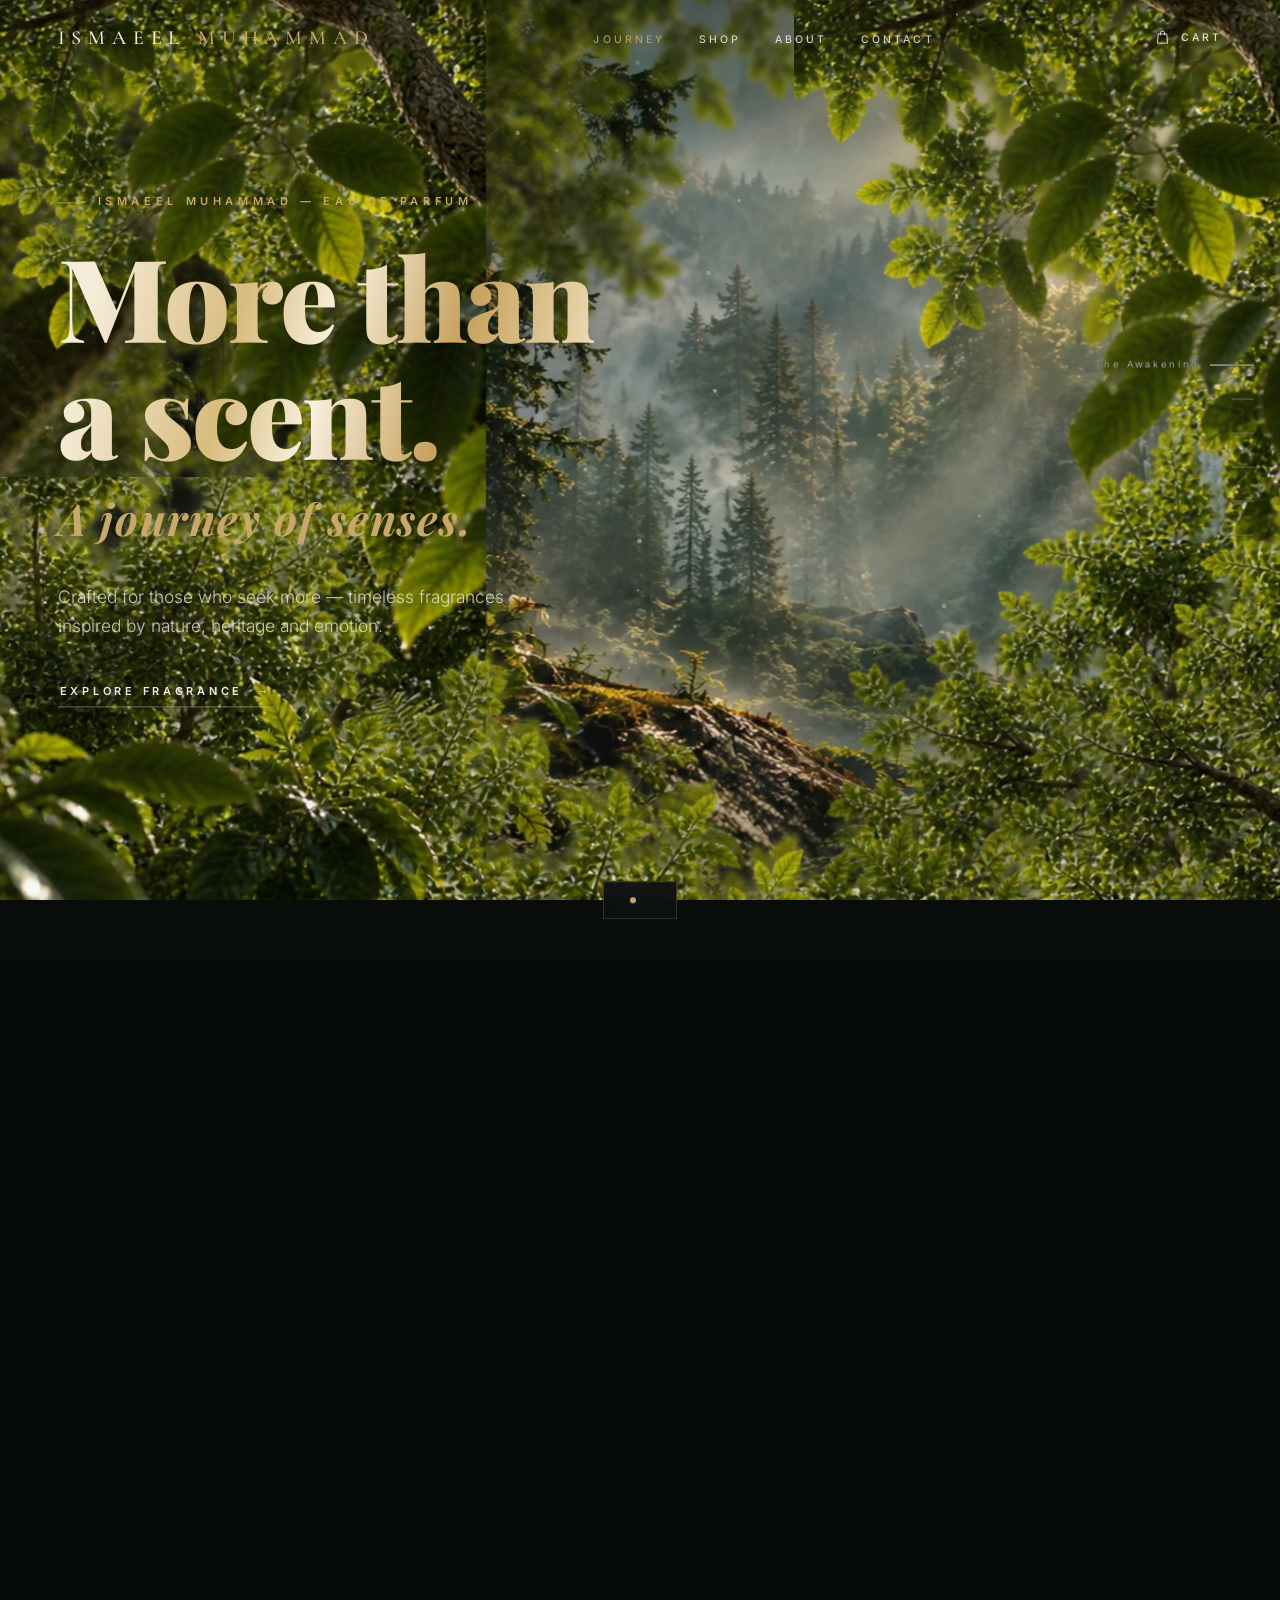
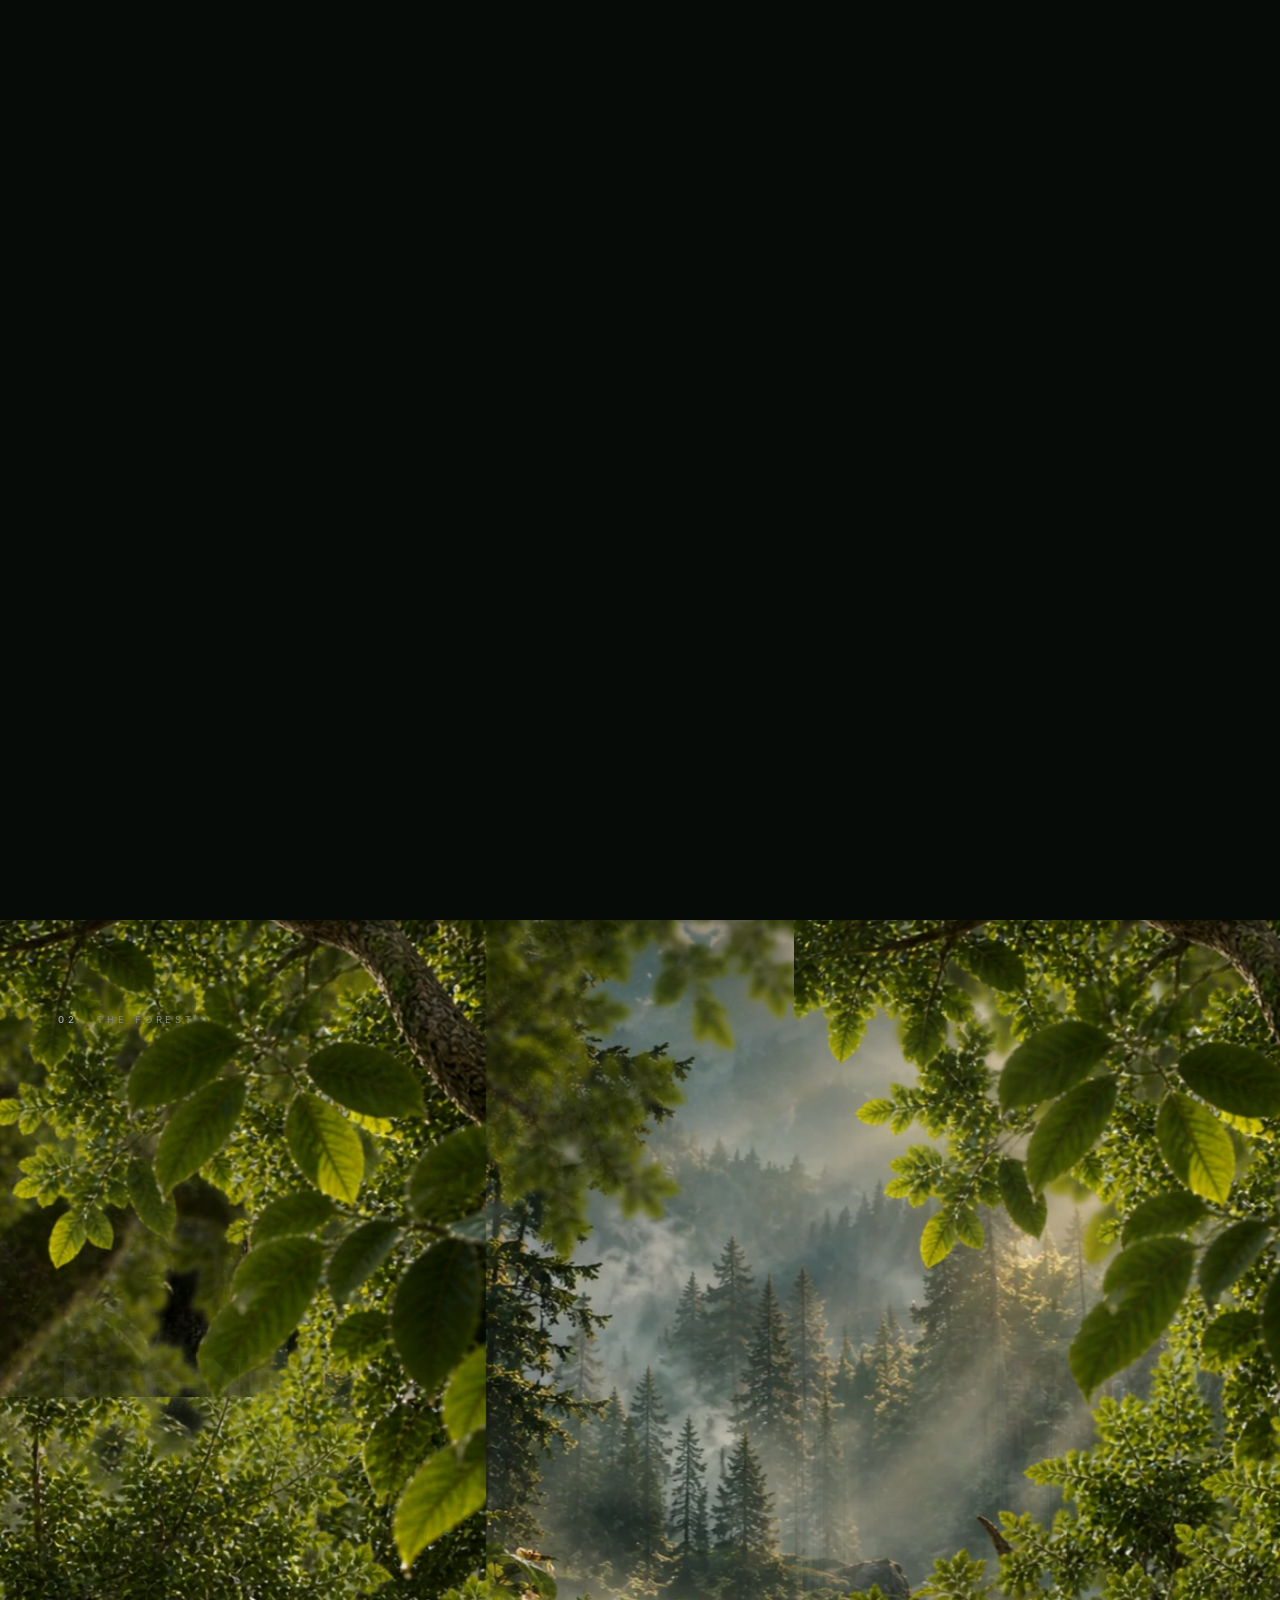
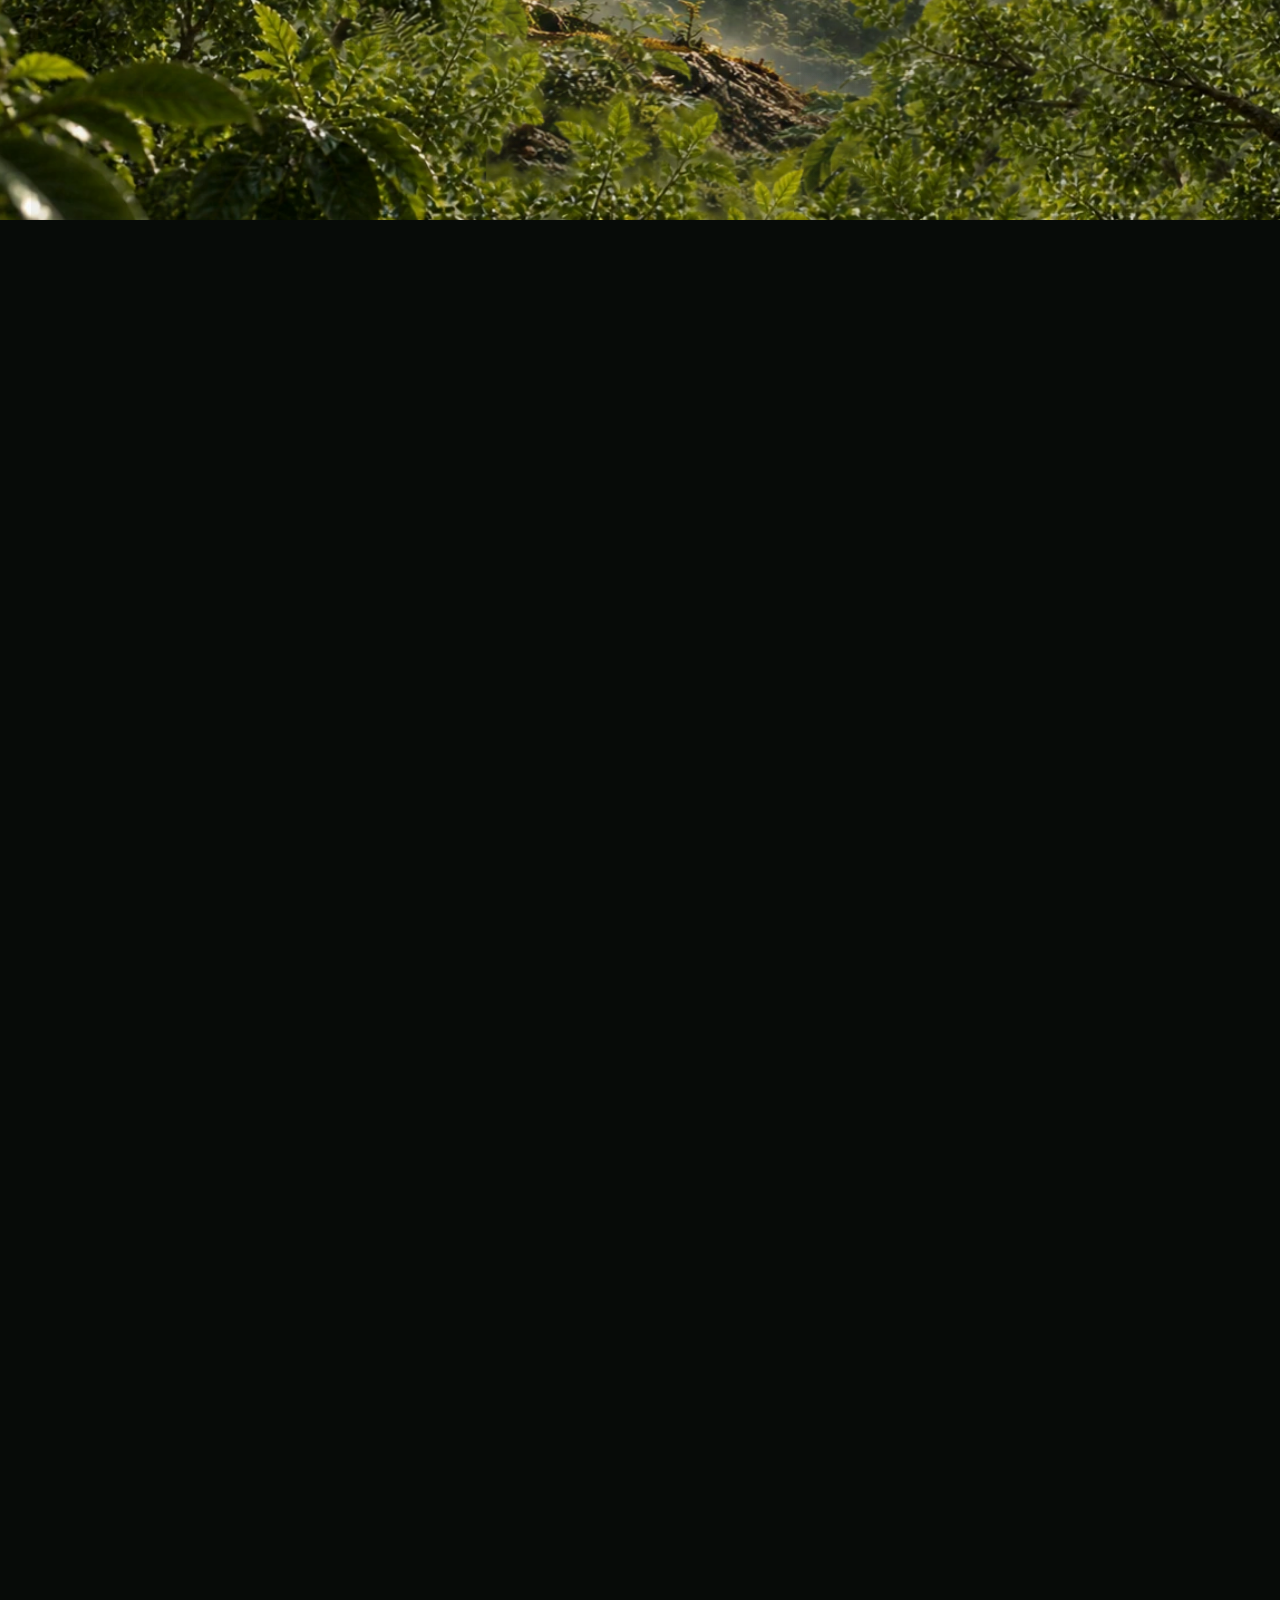
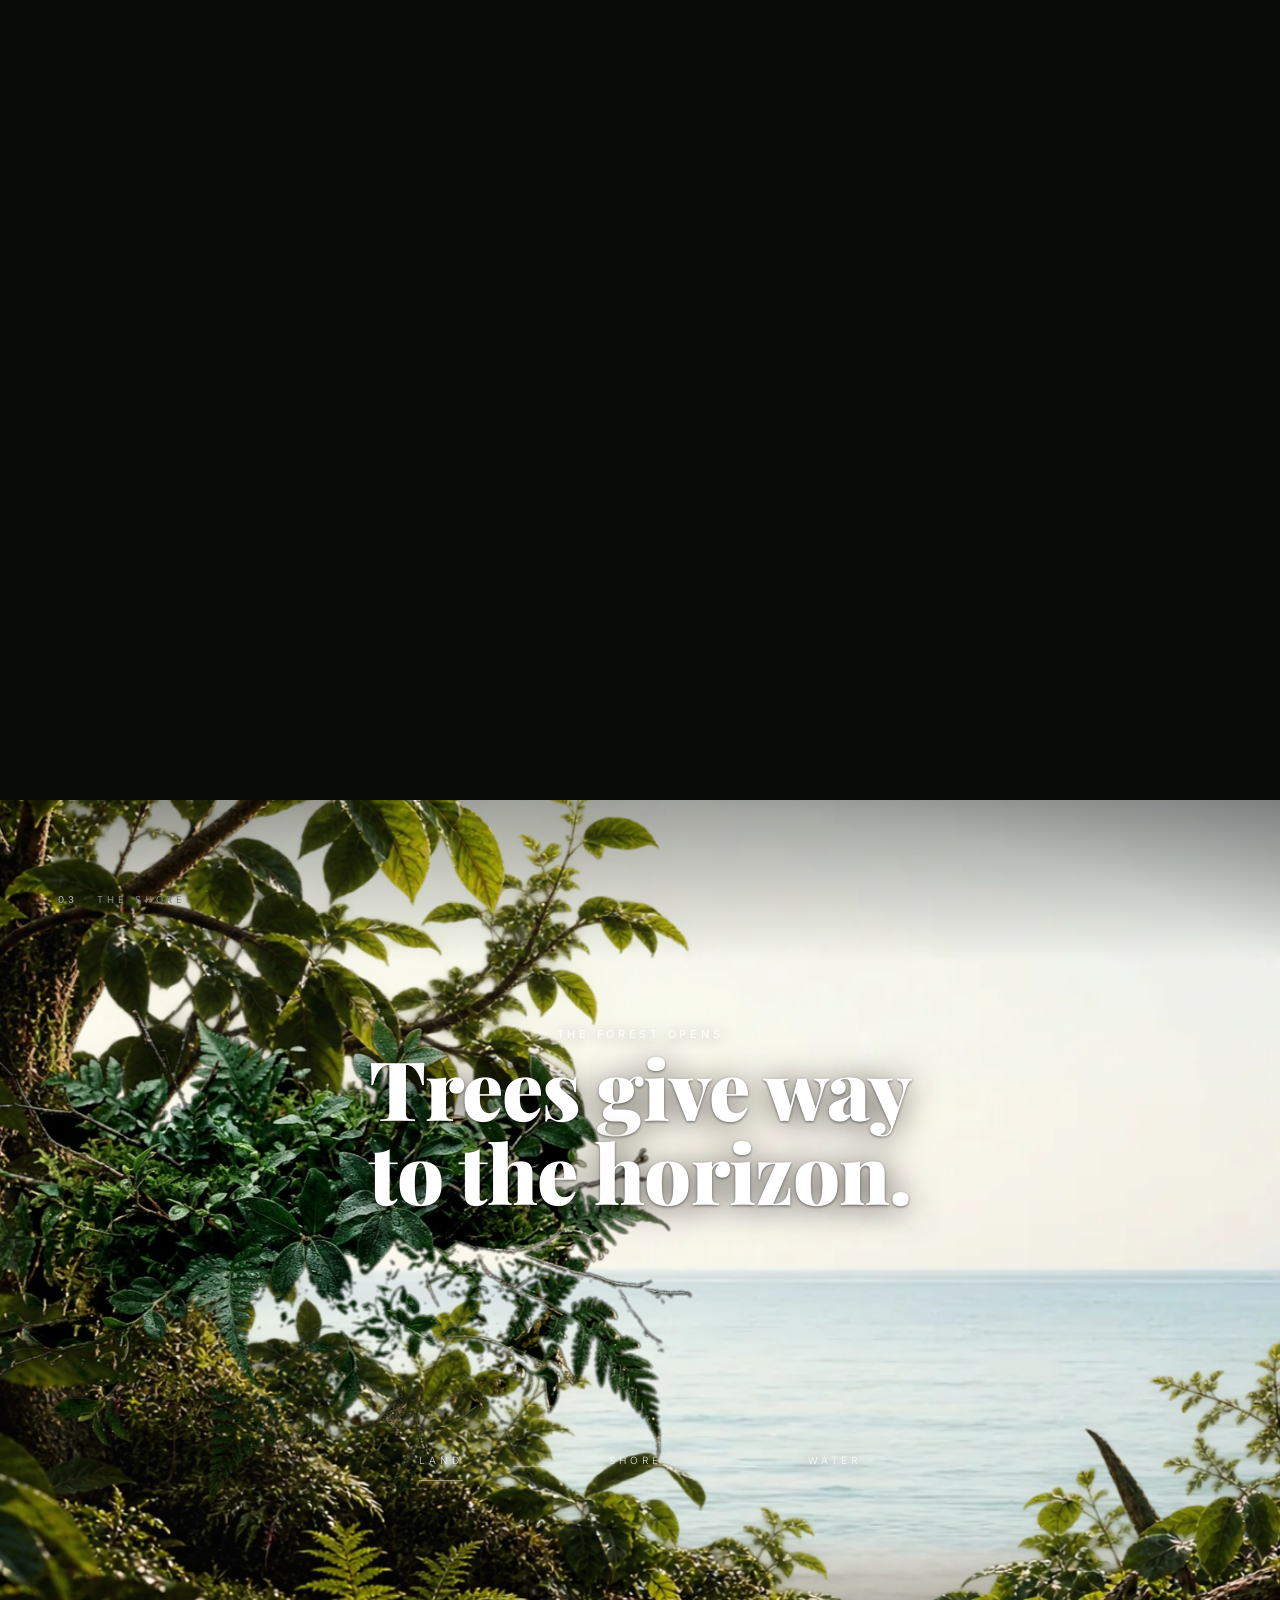
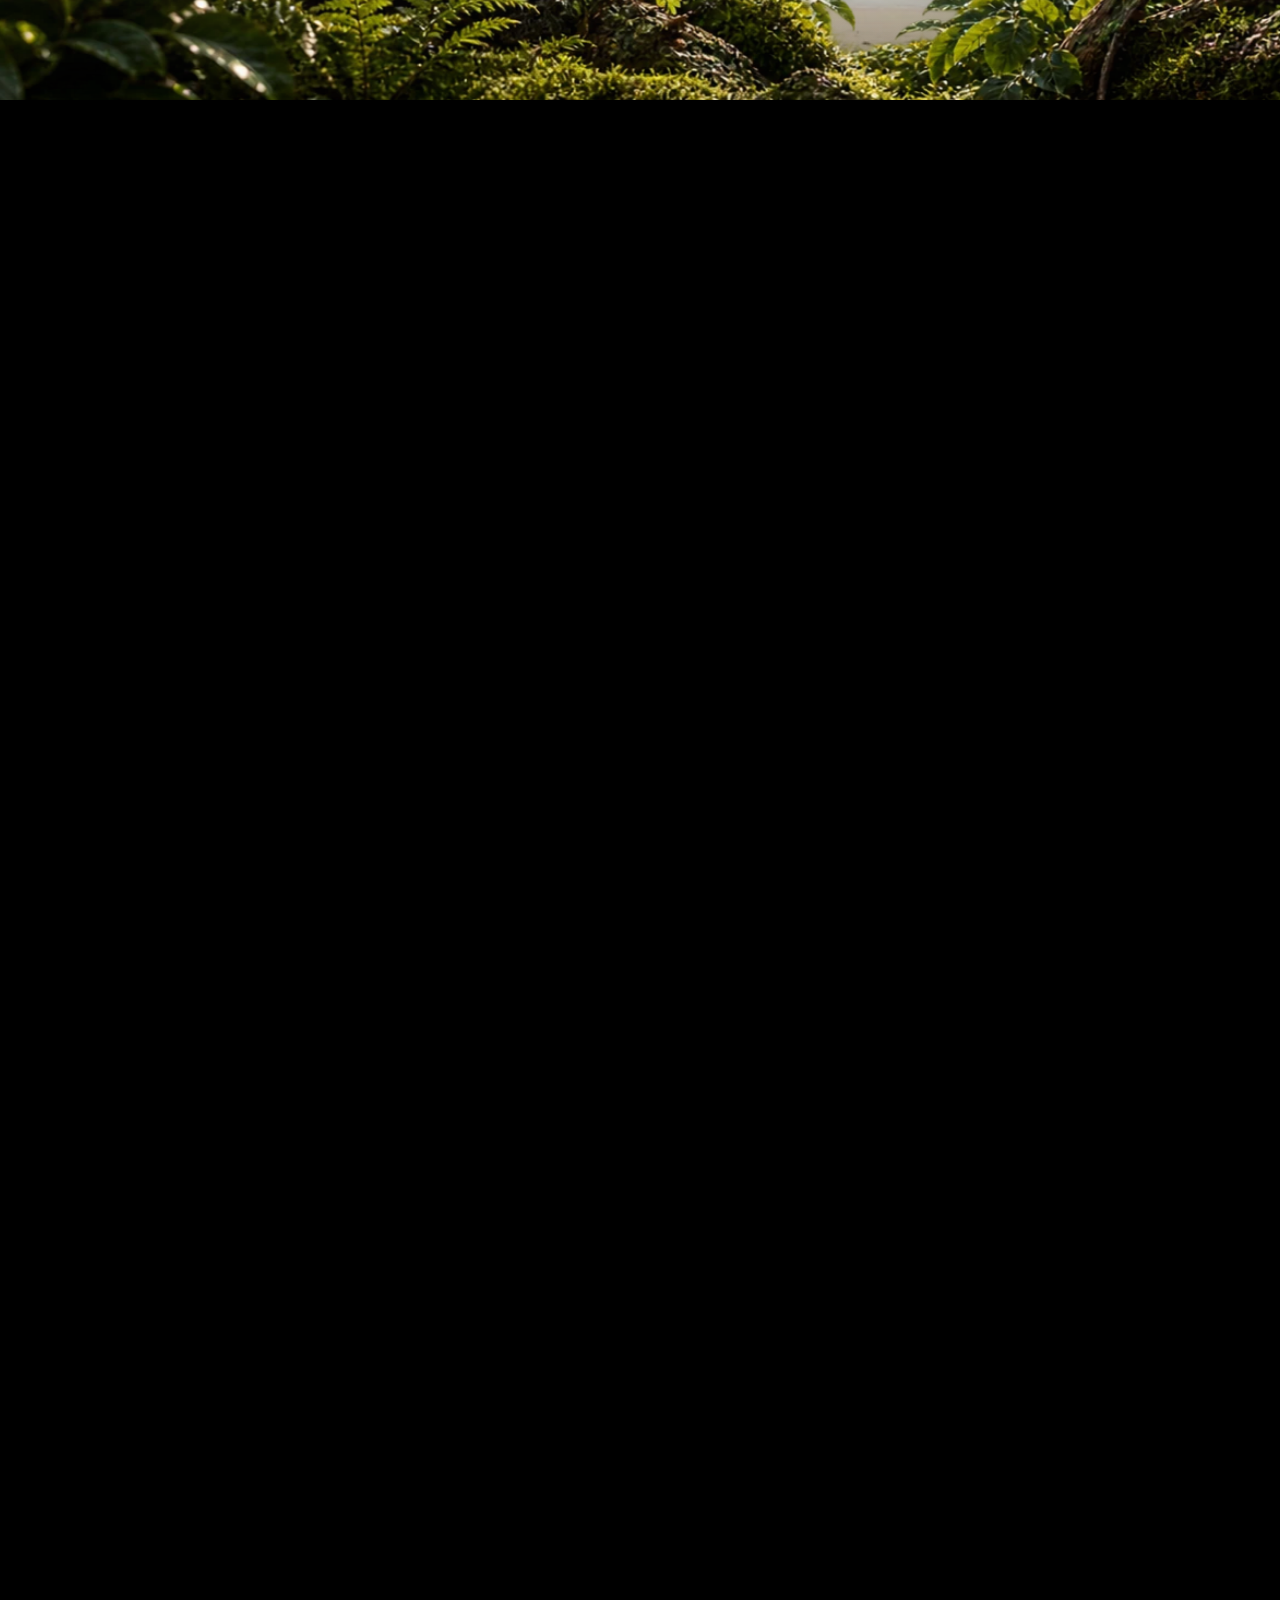
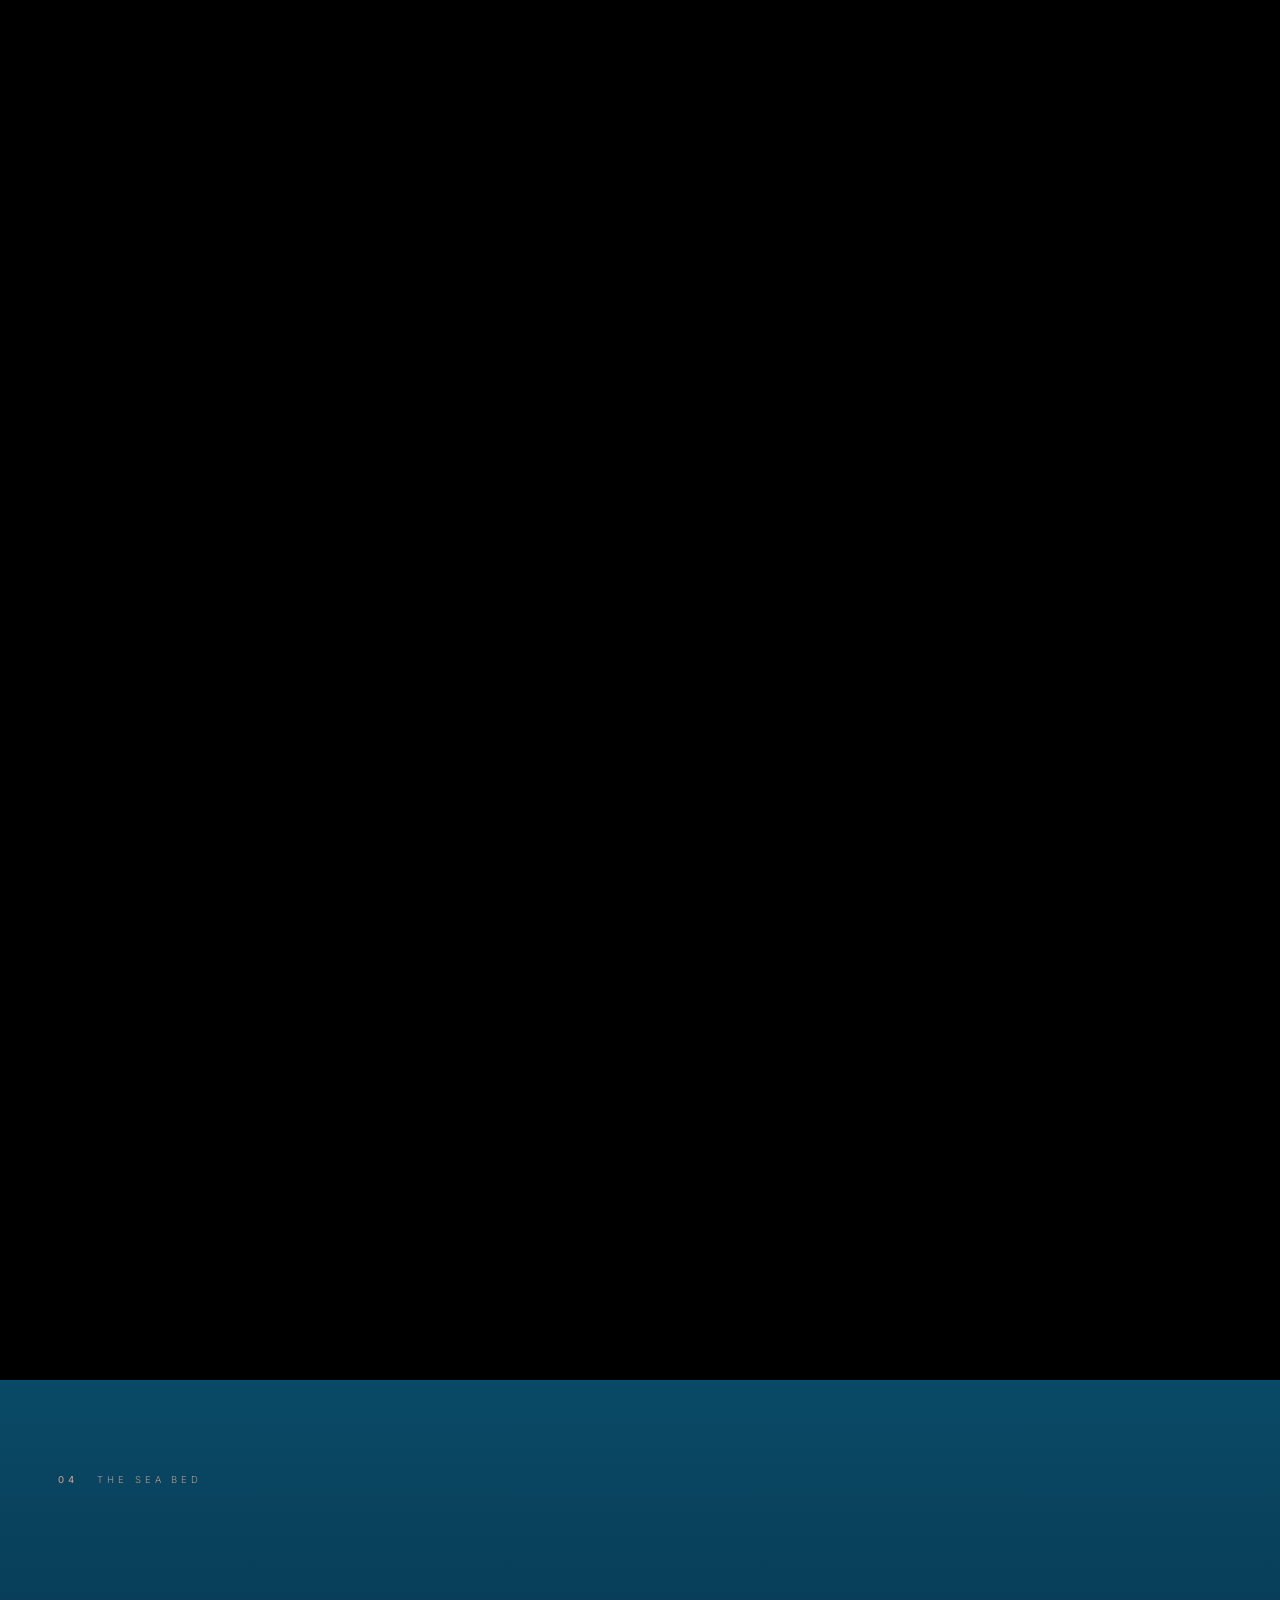
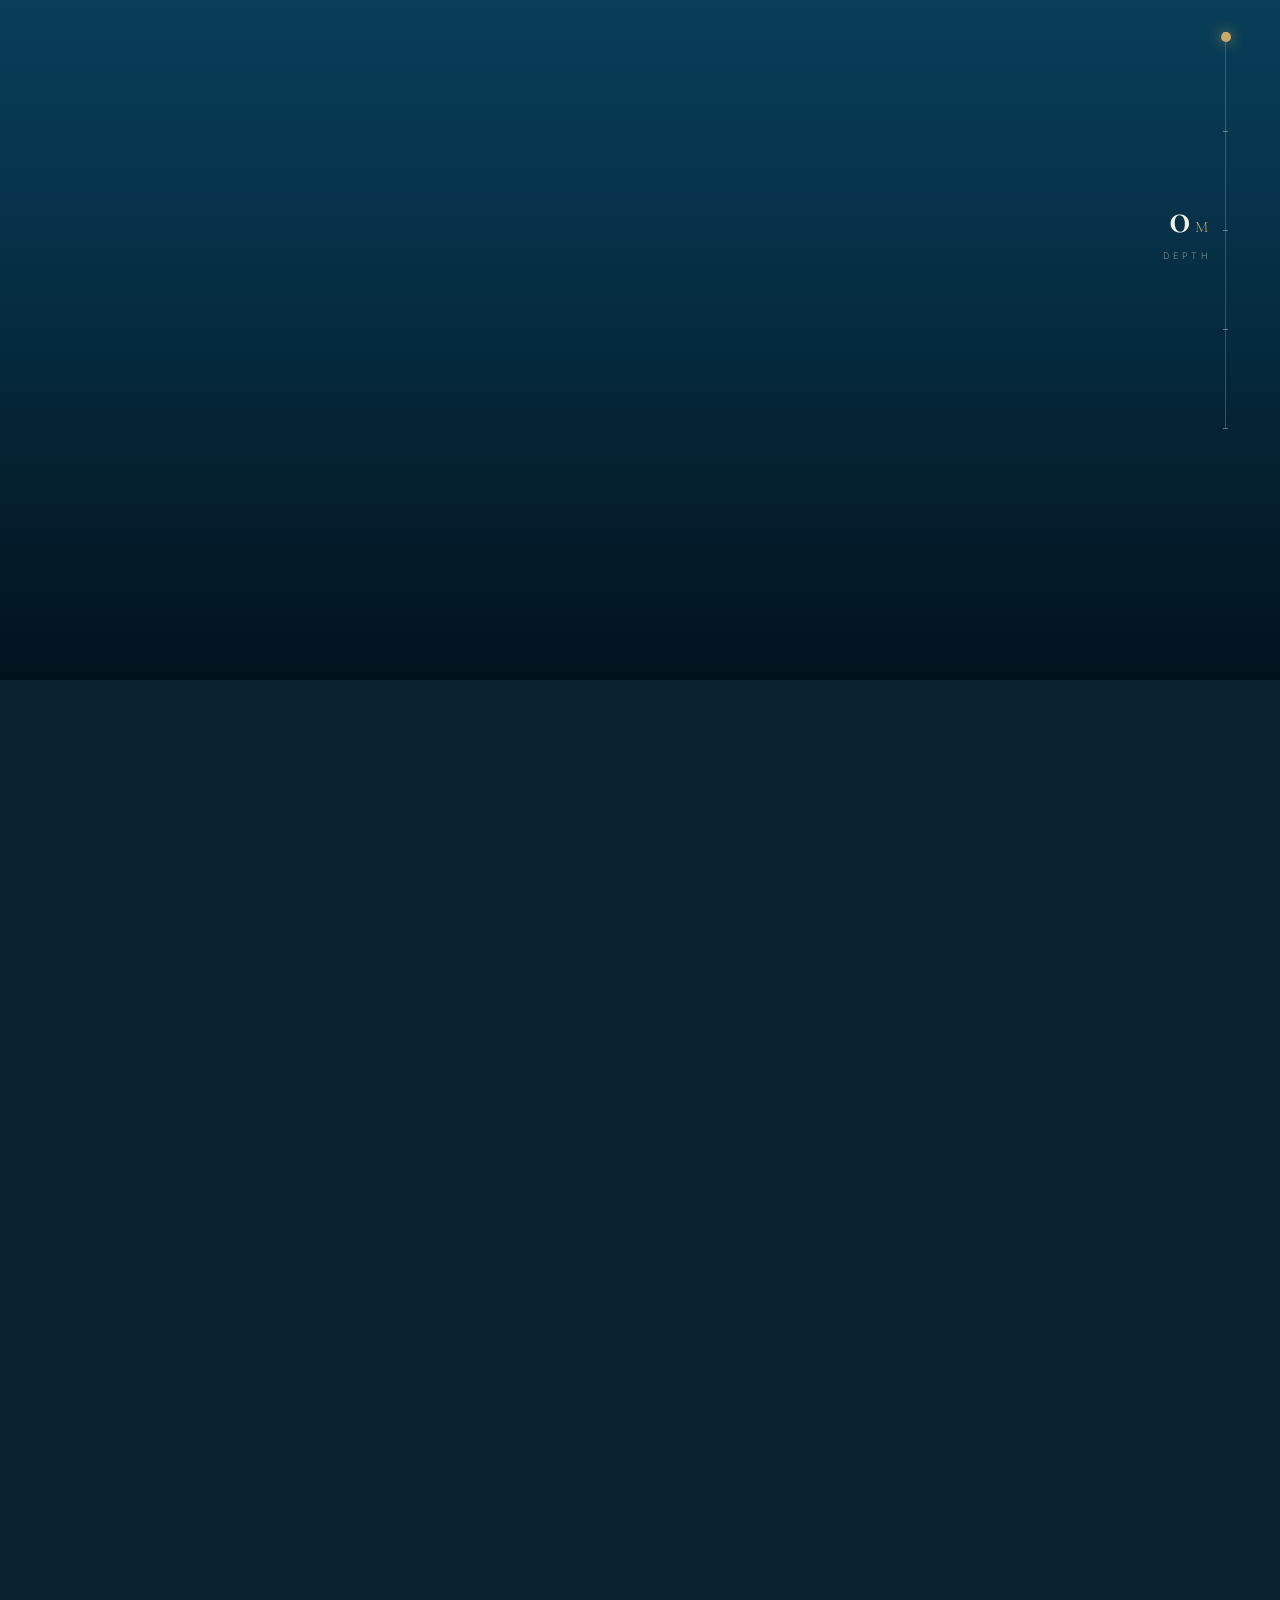
==== commit 8deda887: "Journey v5: retire leaf-left (left strips = mirrored leaf-right), remove Hopeful's left model, white" ====
--- a/index.html
+++ b/index.html
@@ -82,7 +82,7 @@
         </div>
       </a>
 
-      <div class="leaf leaf--l" aria-hidden="true"><img src="assets/img/env/leaf-left.webp" alt=""></div>
+      <div class="leaf leaf--l" aria-hidden="true"><img src="assets/img/env/leaf-right.webp" alt=""></div>
       <div class="leaf leaf--r" aria-hidden="true"><img src="assets/img/env/leaf-right.webp" alt=""></div>
       <div class="leaf leaf--b" aria-hidden="true"><img src="assets/img/env/leaf-bottom.webp" alt=""></div>
       <canvas class="p-canvas" aria-hidden="true"></canvas>
@@ -112,7 +112,7 @@
       <div class="forest-frame" aria-hidden="true">
         <div class="layer ff-mid"><img src="assets/img/env/model-mid.webp" alt=""></div>
         <div class="leaf leaf--far ff-far"><img src="assets/img/env/leaf-far.webp" alt=""></div>
-        <div class="leaf leaf--l ff-l"><img src="assets/img/env/leaf-left.webp" alt=""></div>
+        <div class="leaf leaf--l ff-l"><img src="assets/img/env/leaf-right.webp" alt=""></div>
         <div class="leaf leaf--r ff-r"><img src="assets/img/env/leaf-right.webp" alt=""></div>
         <div class="leaf leaf--b ff-b"><img src="assets/img/env/leaf-bottom.webp" alt=""></div>
         <div class="fog"></div>
@@ -148,7 +148,6 @@
 
         <article class="beat" data-product="hopeful">
           <div class="beat__botanical flip" aria-hidden="true"><img src="assets/img/env/model-fore.webp" alt=""></div>
-          <div class="bleaf bleaf--l" aria-hidden="true"><img src="assets/img/env/leaf-left.webp" alt=""></div>
           <div class="beat__inner">
             <div class="beat__copy">
               <span class="label">The Forest — <b>02 / 04</b></span>
--- a/assets/css/journey.css
+++ b/assets/css/journey.css
@@ -61,7 +61,8 @@
 .leaf--l{ left:-6%; top:-6%; width:44%; height:112%; z-index:3; }
 .leaf--r{ right:-6%; top:-6%; width:44%; height:112%; z-index:3; }
 .leaf--b{ left:-6%; right:-6%; bottom:-9%; height:56%; z-index:3; }
-.leaf--l img{ animation:swayA 10s ease-in-out infinite alternate; }
+.leaf--l img{ animation:swayAm 10s ease-in-out infinite alternate; }
+@keyframes swayAm{ from{ transform:scaleX(-1) rotate(-.6deg) translateX(-.5%);} to{ transform:scaleX(-1) rotate(.8deg) translateX(.6%);} }
 .leaf--r img{ animation:swayB 12s ease-in-out infinite alternate; }
 .leaf--b img{ animation:swayC 9s ease-in-out infinite alternate; }
 .leaf--far img{ animation:swayA 16s ease-in-out infinite alternate; }
@@ -181,8 +182,6 @@
 .bleaf{ position:absolute; pointer-events:none; z-index:4; will-change:transform; }
 .bleaf img{ width:100%; height:100%; object-fit:cover; animation:swayC 9.5s ease-in-out infinite alternate; }
 .bleaf--b{ left:-9%; right:-9%; bottom:-11%; height:58%; }
-.bleaf--l{ left:-11%; top:-8%; width:46%; height:116%; }
-.bleaf--l img{ animation:swayA 10s ease-in-out infinite alternate; }
 .bleaf--r{ right:-11%; top:-8%; width:46%; height:116%; }
 .bleaf--r img{ animation:swayB 12s ease-in-out infinite alternate; }
 .bleaf--n{ left:-13%; top:-9%; width:62%; height:120%; }
@@ -275,26 +274,26 @@
   display:flex; flex-direction:column; align-items:center; justify-content:center;
   text-align:center; padding:0 var(--pad);
 }
-.trans-copy .display{ font-size:clamp(42px,6.4vw,92px); font-weight:900; }
-.trans-copy .tt-1 .display, .trans-copy .tt-2 .display{ text-shadow:none; }
-.trans-copy .label{ color:rgba(242,238,227,.62); margin-bottom:20px; }
-.trans-copy .tt-1, .trans-copy .tt-2{ color:var(--ink); }
-.trans-copy .tt-1 .label, .trans-copy .tt-2 .label{ color:rgba(28,34,28,.62); }
-.trans-copy .tt-1 .display, .trans-copy .tt-2 .display{ text-shadow:none; }
+.trans-copy .display{
+  font-size:clamp(42px,6.4vw,92px); font-weight:900; color:#fff;
+  text-shadow:0 3px 34px rgba(0,0,0,.7), 0 1px 3px rgba(0,0,0,.5);
+}
+.trans-copy .label{ color:rgba(255,255,255,.88); margin-bottom:20px; text-shadow:0 2px 16px rgba(0,0,0,.6); }
 .trans-steps{ display:flex; gap:clamp(20px,4vw,60px); margin-top:44px; align-items:center; }
 .trans-steps span{
   font-size:10px; letter-spacing:.4em; text-transform:uppercase;
-  color:rgba(26,32,26,.78); position:relative; padding-bottom:12px;
+  color:rgba(255,255,255,.85); position:relative; padding-bottom:12px;
+  text-shadow:0 2px 14px rgba(0,0,0,.65);
   transition:color .6s;
 }
-.trans-steps.i span{ color:rgba(242,238,227,.72); }
+.trans-steps.i span{ color:#fff; }
 .trans-steps span::after{
   content:''; position:absolute; left:0; bottom:0; height:1px; width:100%;
   background:currentColor; opacity:.5; transform:scaleX(0); transform-origin:left;
   transition:transform .6s var(--ease);
 }
 .trans-steps span.on::after{ transform:none; }
-.trans-steps i{ width:44px; height:1px; background:rgba(26,32,26,.25); }
+.trans-steps i{ width:44px; height:1px; background:rgba(255,255,255,.32); }
 
 /* ============================================================
    04 — THE OCEAN / THE DIVE
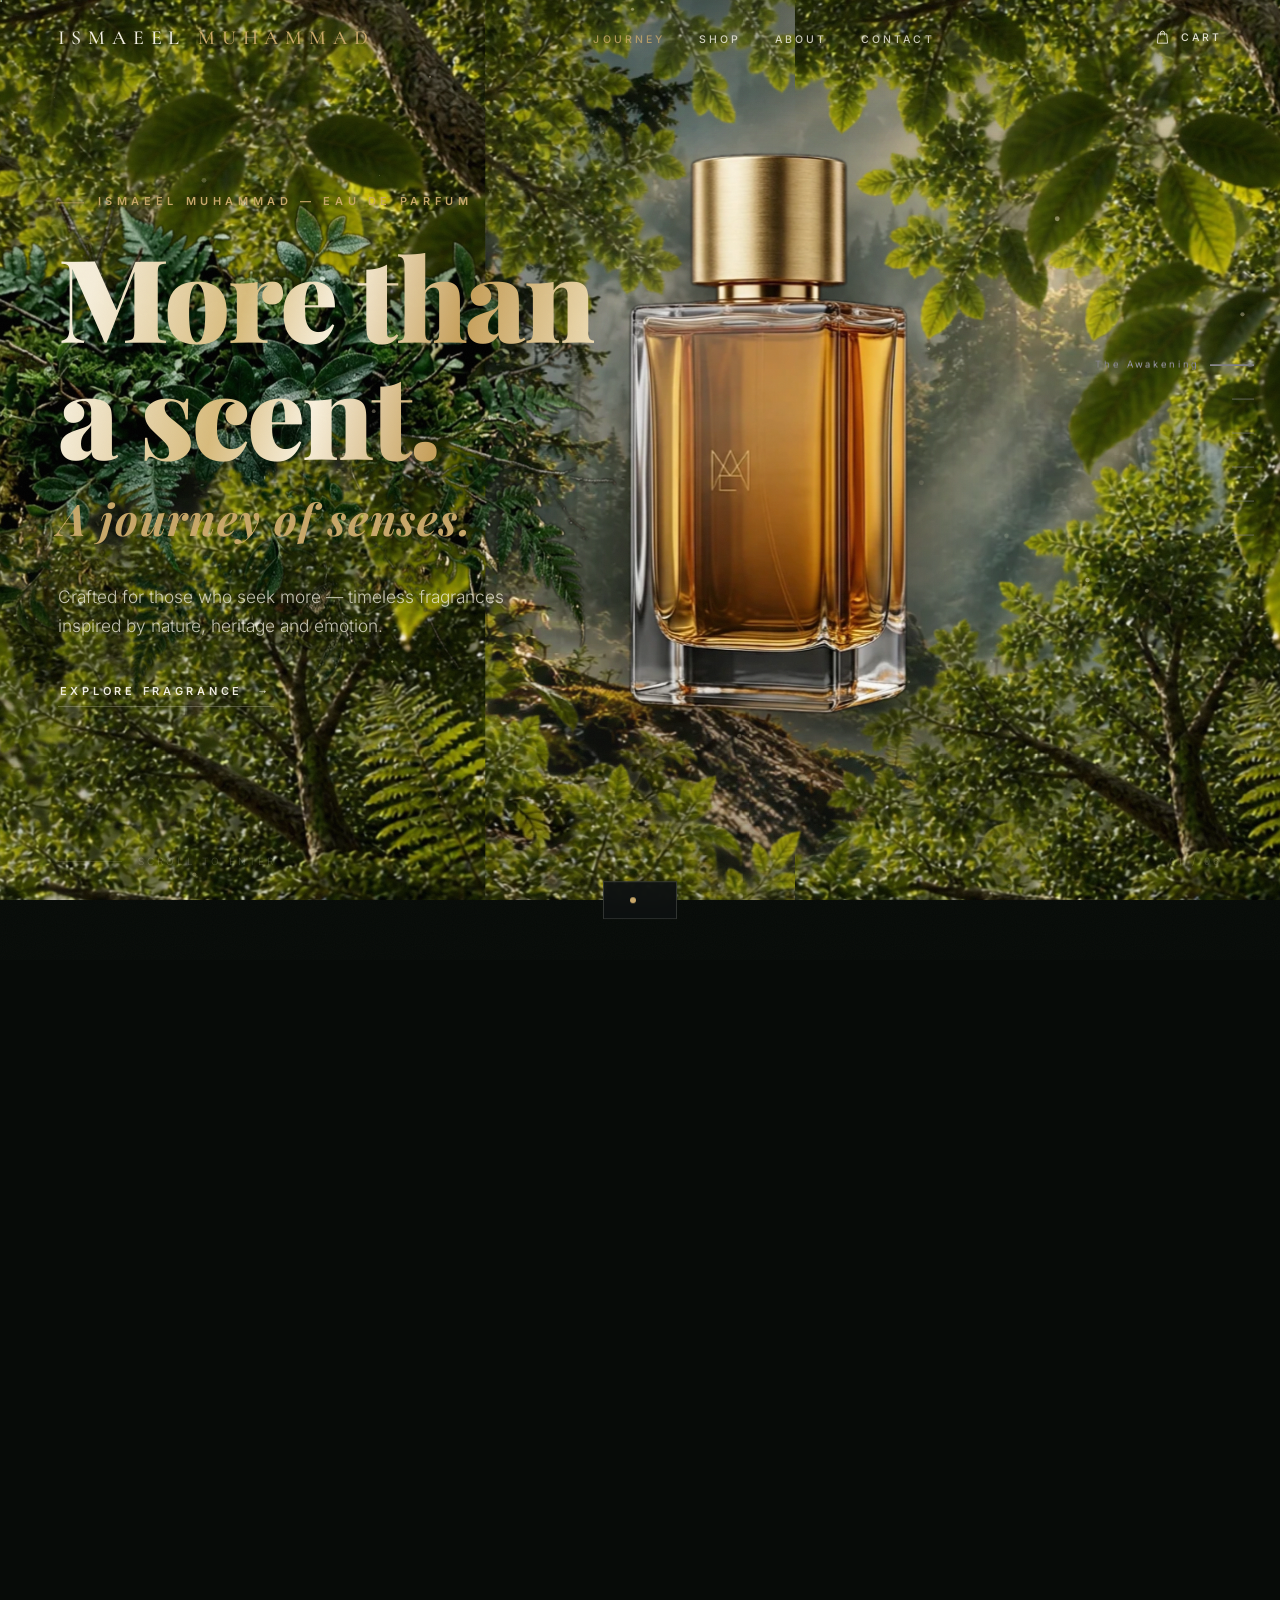
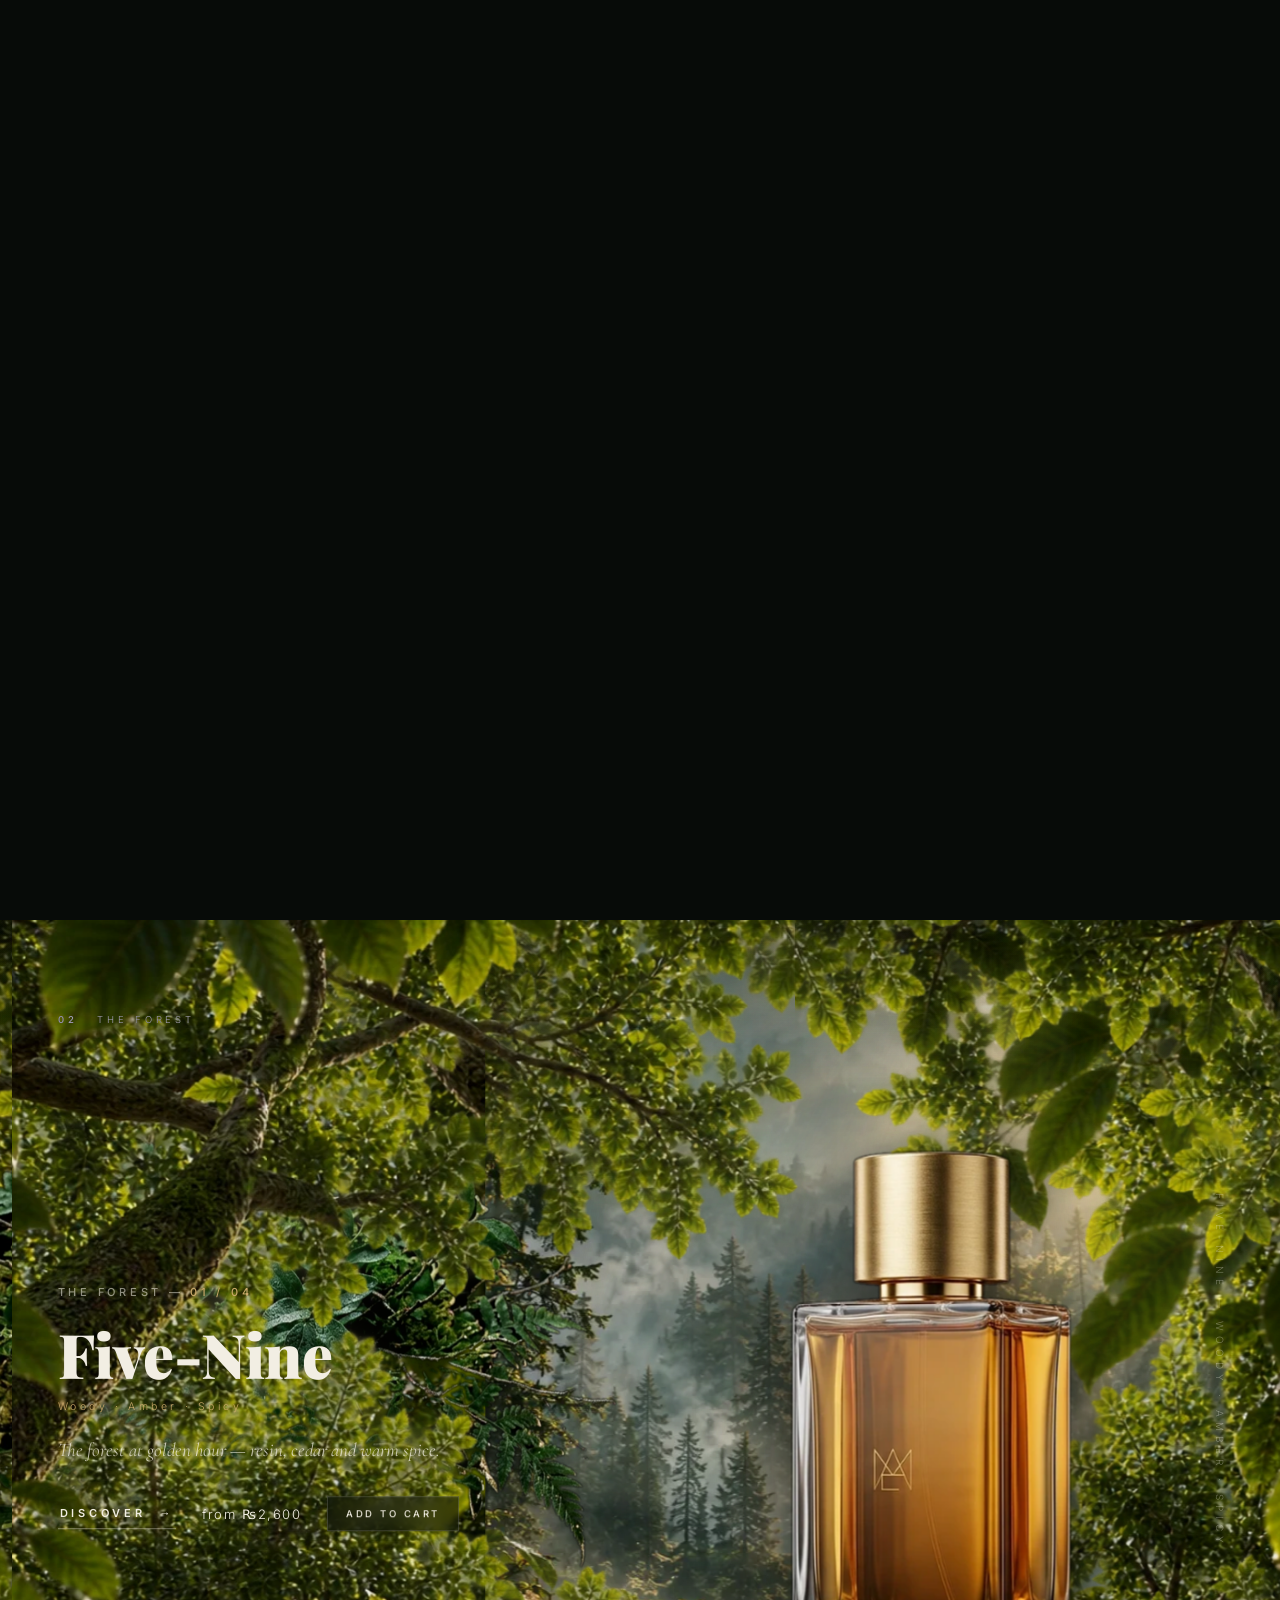
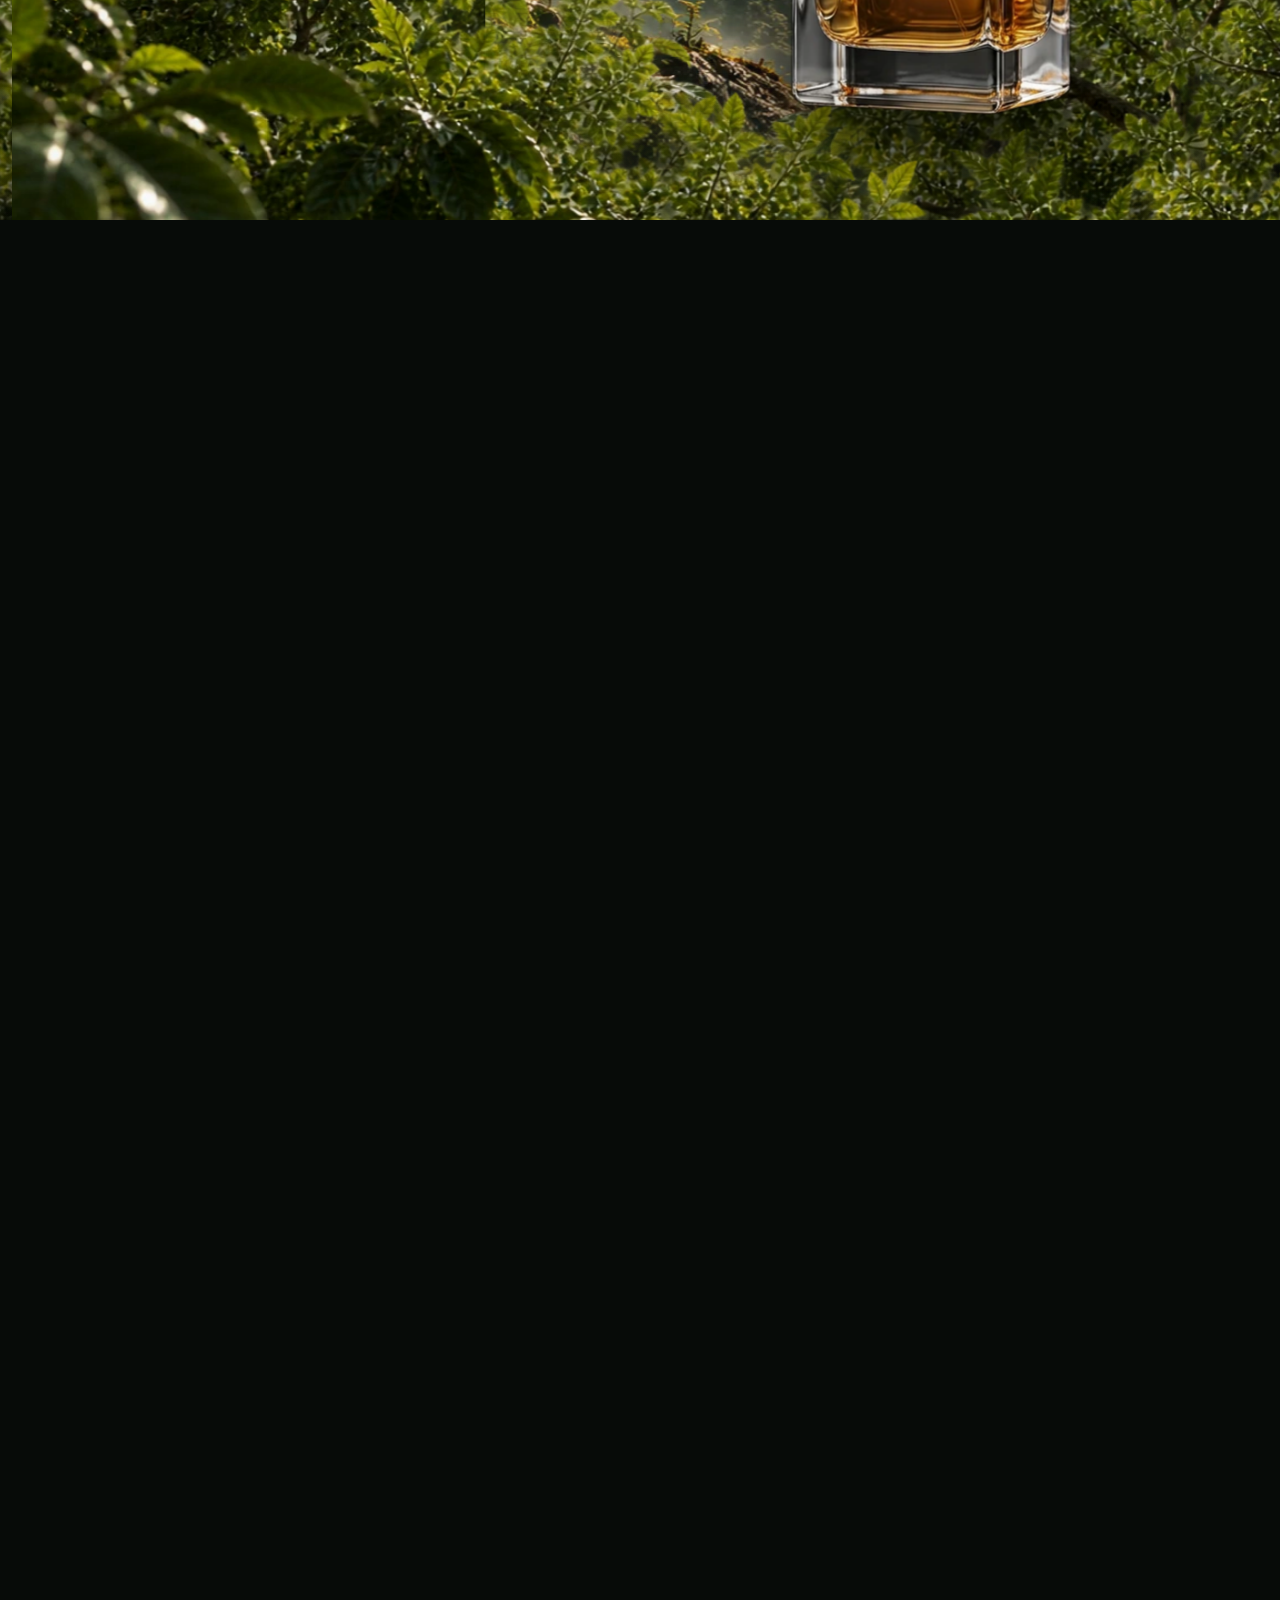
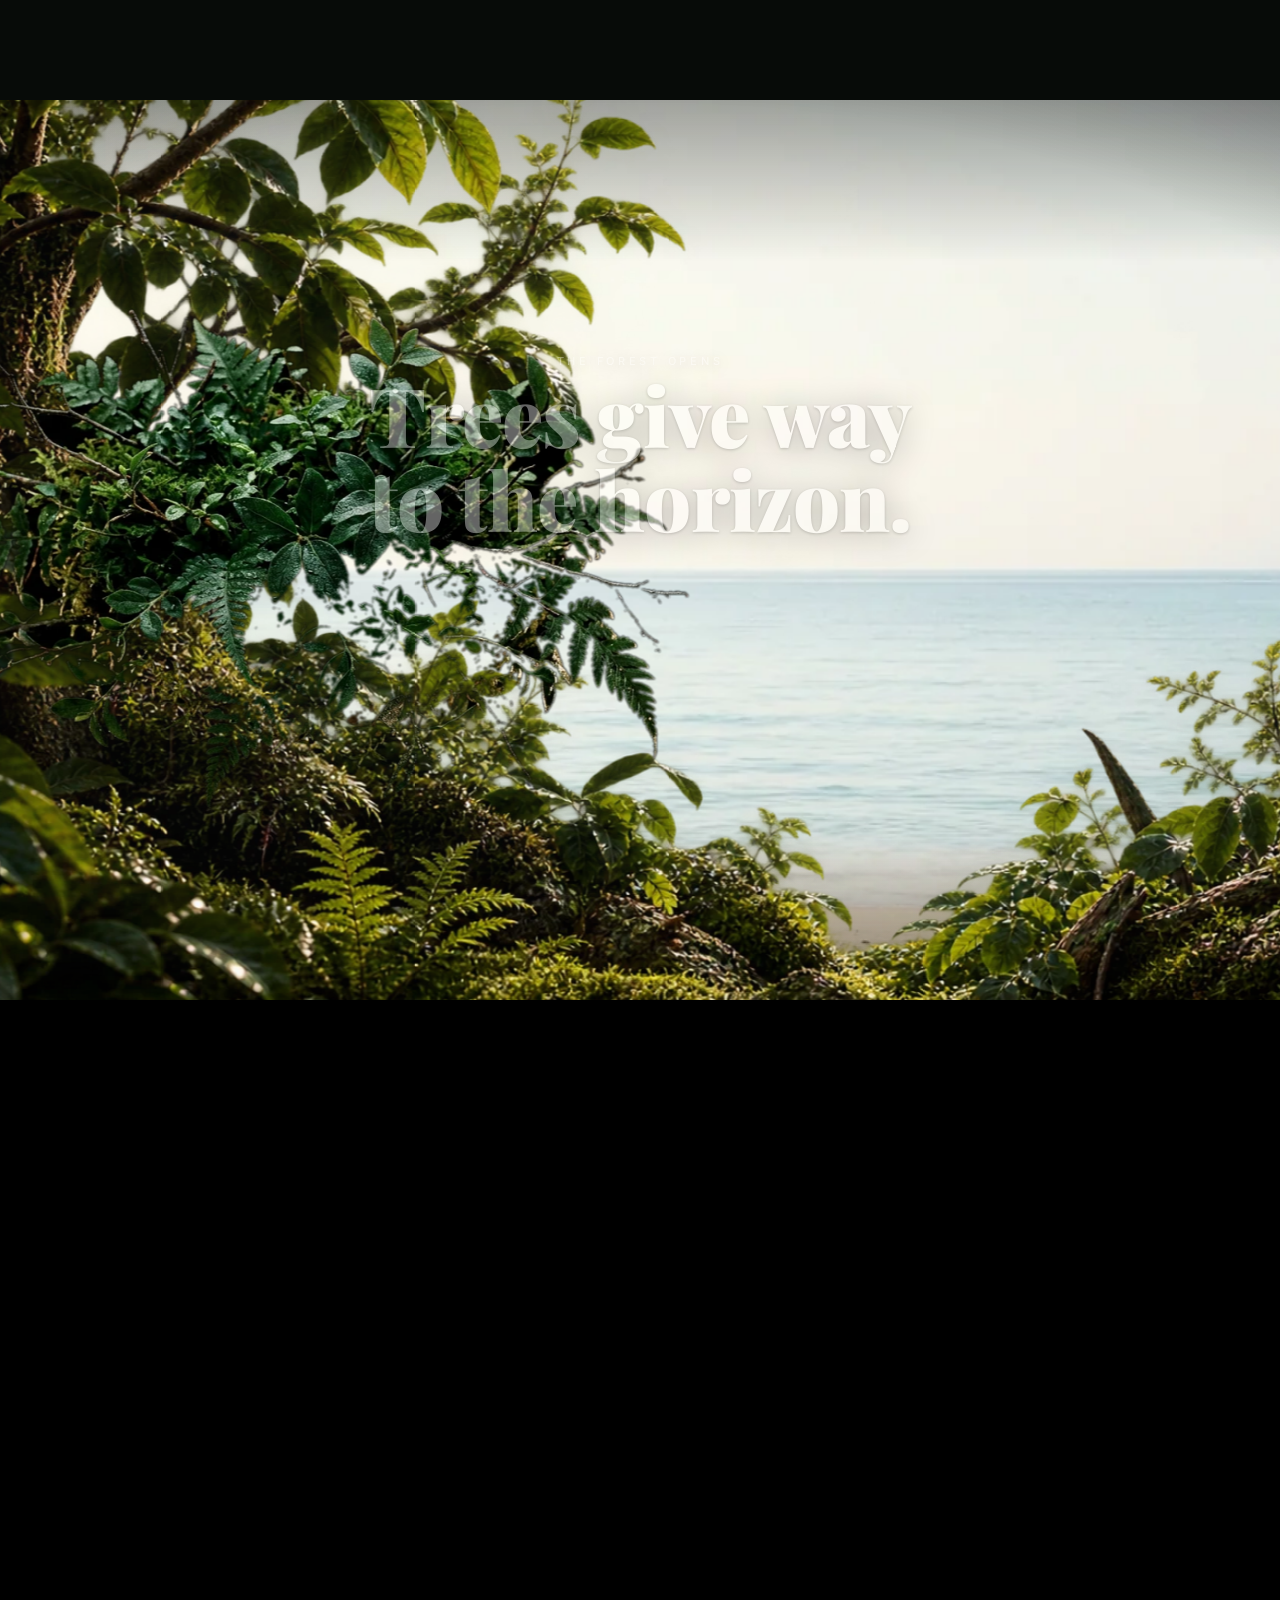
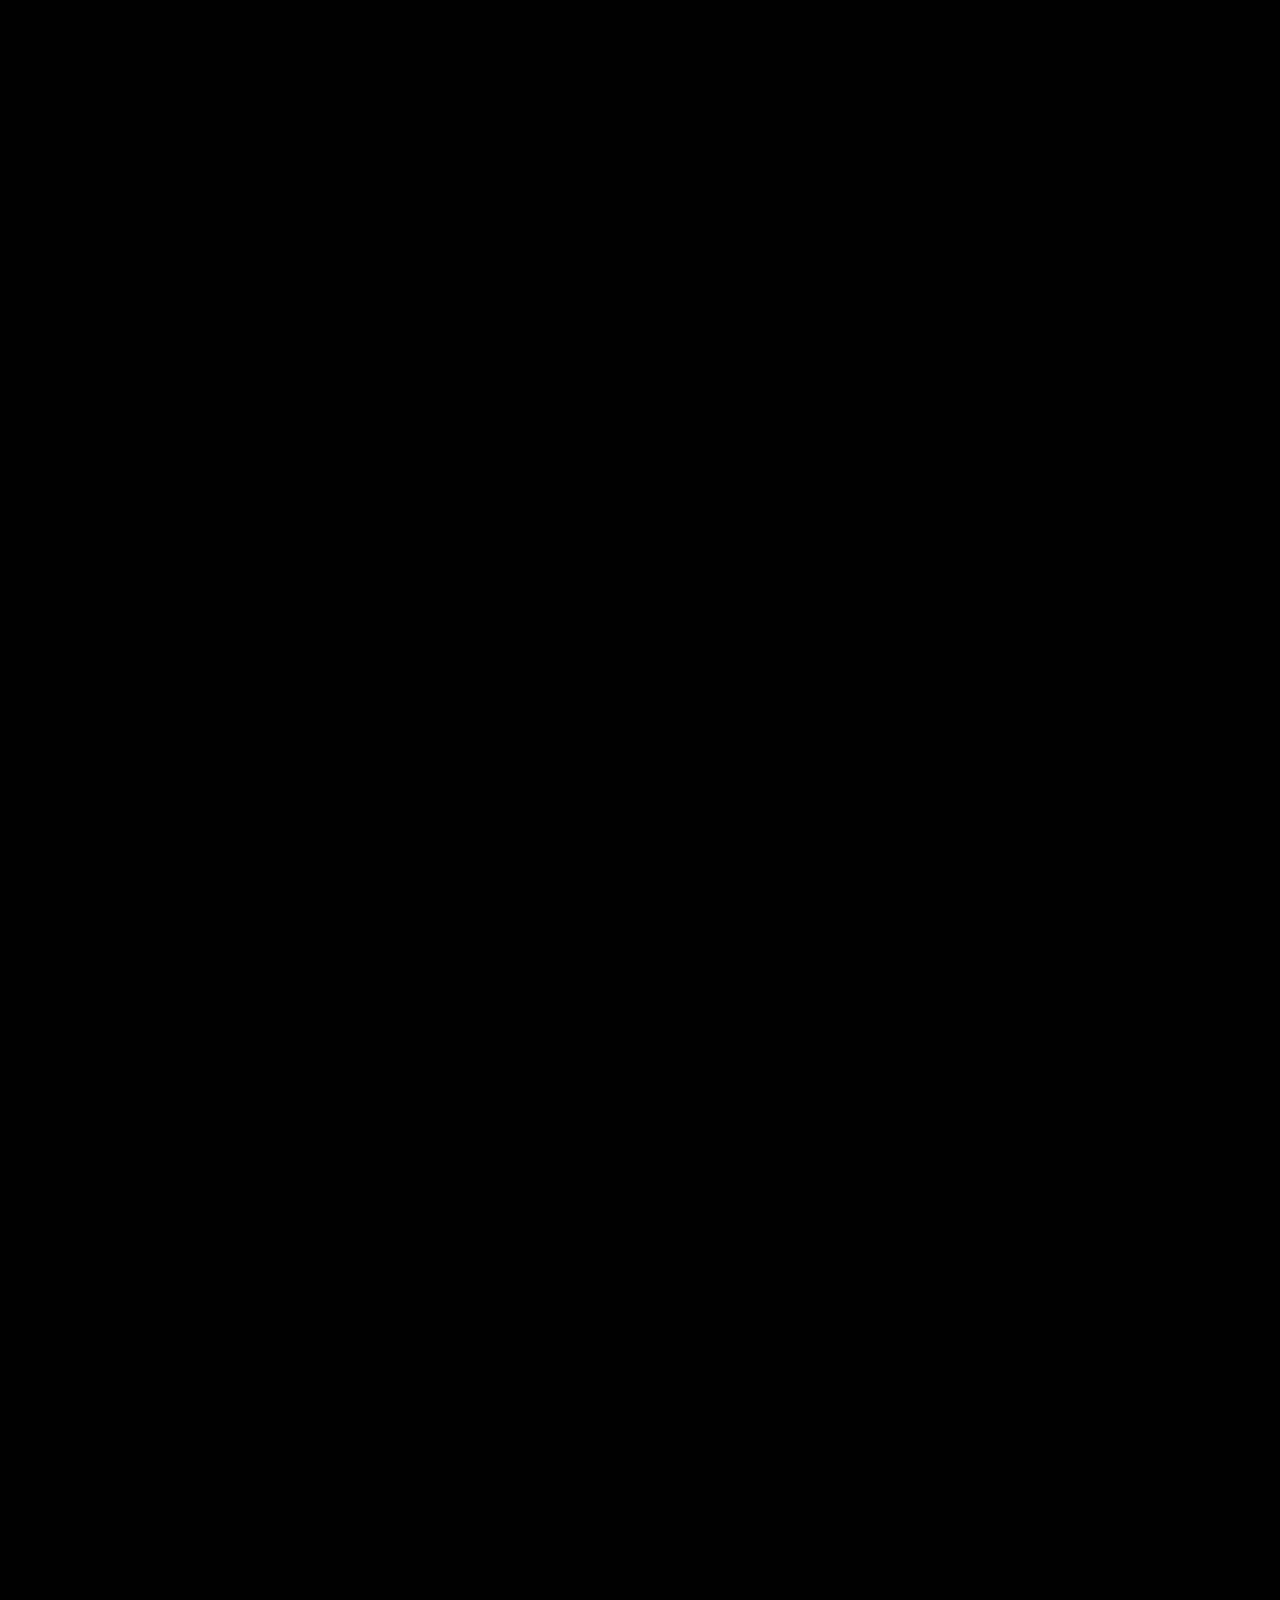
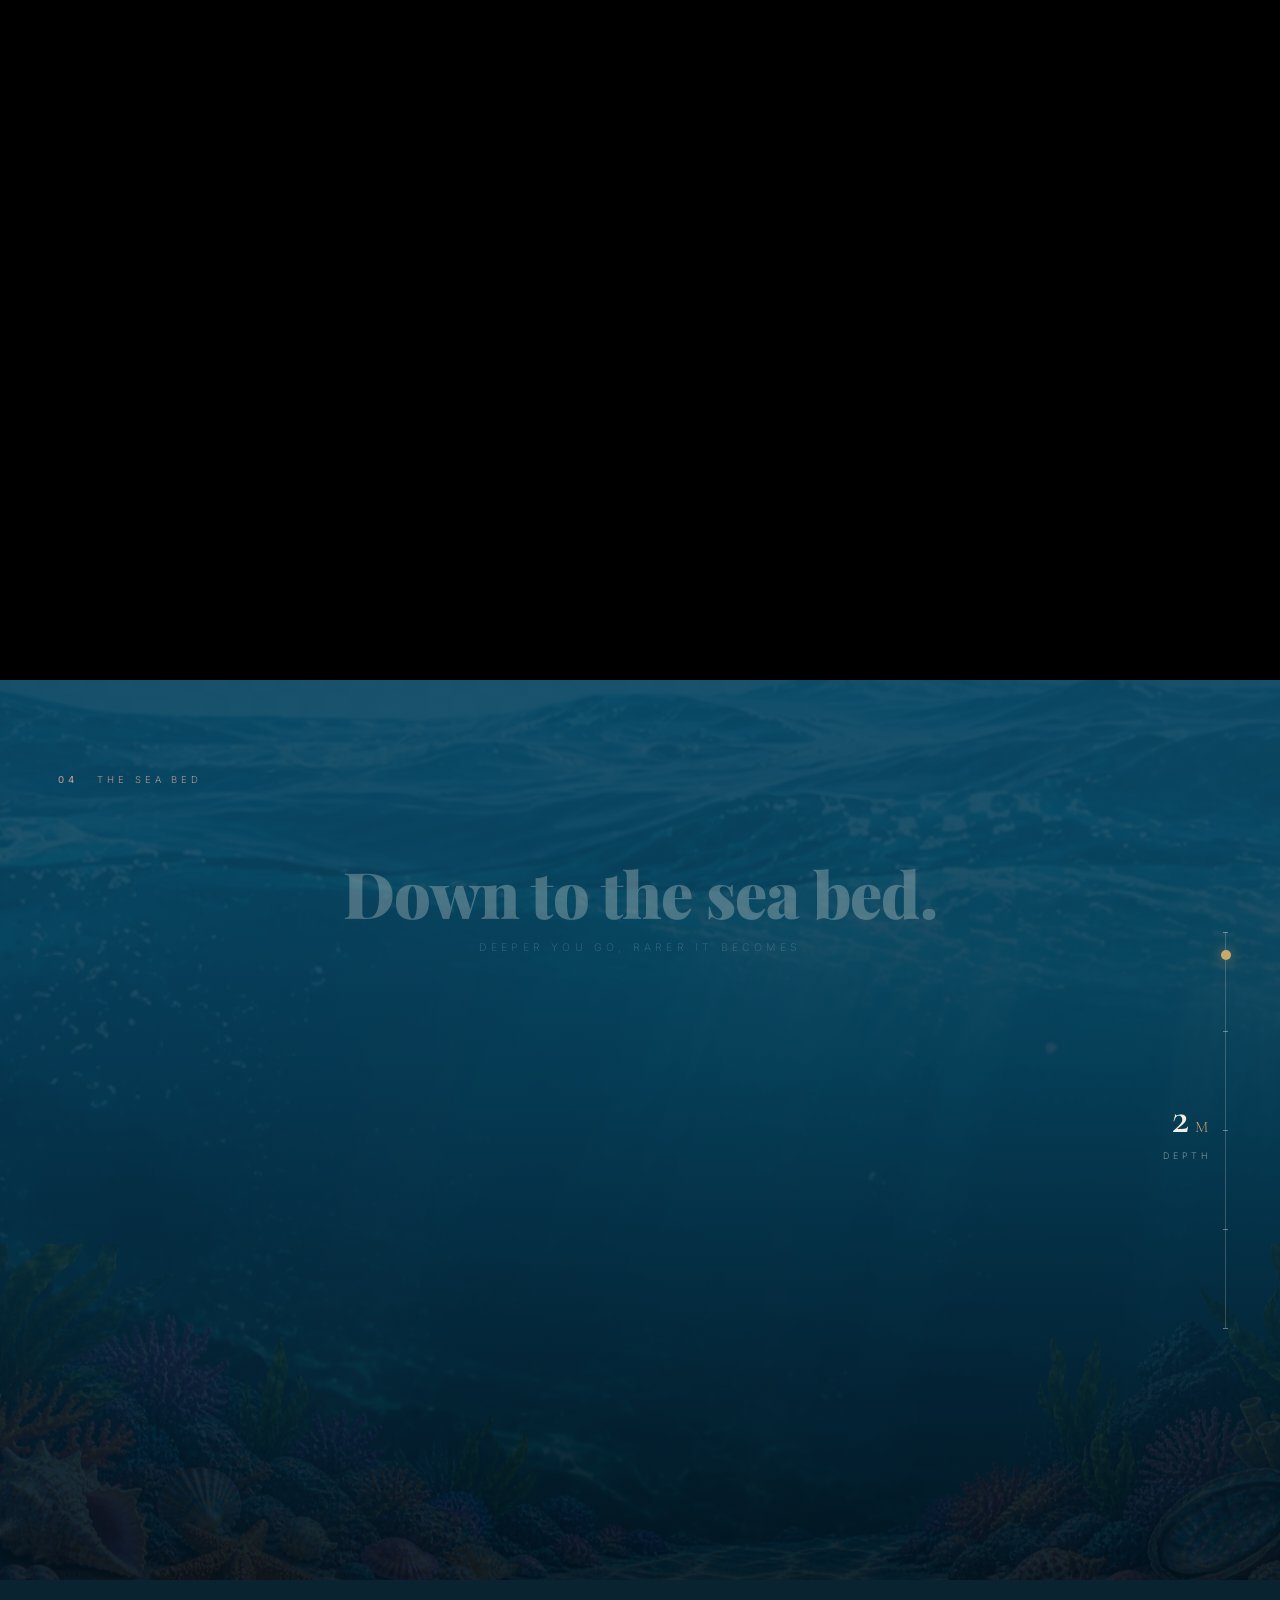
==== commit 78c315a5: "v6 — beat-model leaf planes only; no bottom-pop handoffs (shore pre-load cross-fade) - hero/forest f" ====
--- a/index.html
+++ b/index.html
@@ -73,7 +73,7 @@
       <div class="sunshaft" aria-hidden="true"></div>
       <div class="layer hero-mid" aria-hidden="true"><img src="assets/img/env/model-mid.webp" alt=""></div>
 
-      <div class="leaf leaf--far" aria-hidden="true"><img src="assets/img/env/leaf-far.webp" alt=""></div>
+      <div class="leaf leaf--far" aria-hidden="true"><img src="assets/img/env/model-fore.webp" alt=""></div>
 
       <a class="hero-bottle" href="product.html?p=five-nine" aria-label="Discover Five-Nine, our woody amber spicy eau de parfum">
         <div class="hero-bottle-in">
@@ -84,7 +84,7 @@
 
       <div class="leaf leaf--l" aria-hidden="true"><img src="assets/img/env/leaf-right.webp" alt=""></div>
       <div class="leaf leaf--r" aria-hidden="true"><img src="assets/img/env/leaf-right.webp" alt=""></div>
-      <div class="leaf leaf--b" aria-hidden="true"><img src="assets/img/env/leaf-bottom.webp" alt=""></div>
+      <div class="leaf leaf--n" aria-hidden="true"><img src="assets/img/env/leaf-near.webp" alt=""></div>
       <canvas class="p-canvas" aria-hidden="true"></canvas>
       <div class="vignette" aria-hidden="true"></div>
 
@@ -111,21 +111,20 @@
       <div class="layer forest-bg"><img src="assets/img/env/forest-bg.webp" alt="Deep forest environment"></div>
       <div class="forest-frame" aria-hidden="true">
         <div class="layer ff-mid"><img src="assets/img/env/model-mid.webp" alt=""></div>
-        <div class="leaf leaf--far ff-far"><img src="assets/img/env/leaf-far.webp" alt=""></div>
+        <div class="leaf leaf--far ff-far"><img src="assets/img/env/model-fore.webp" alt=""></div>
         <div class="leaf leaf--l ff-l"><img src="assets/img/env/leaf-right.webp" alt=""></div>
         <div class="leaf leaf--r ff-r"><img src="assets/img/env/leaf-right.webp" alt=""></div>
-        <div class="leaf leaf--b ff-b"><img src="assets/img/env/leaf-bottom.webp" alt=""></div>
+        <div class="leaf leaf--n ff-n"><img src="assets/img/env/leaf-near.webp" alt=""></div>
         <div class="fog"></div>
         <div class="sunshaft"></div>
       </div>
       <div class="vignette" aria-hidden="true"></div>
-      <div class="stagechip stagechip--hero"><b>02</b> The Forest</div>
+      <div class="stagechip stagechip--forest"><b>02</b> The Forest</div>
 
       <div class="beats">
 
         <article class="beat" data-product="five-nine">
           <div class="beat__botanical" aria-hidden="true"><img src="assets/img/env/model-fore.webp" alt=""></div>
-          <div class="bleaf bleaf--b" aria-hidden="true"><img src="assets/img/env/leaf-bottom.webp" alt=""></div>
           <div class="beat__inner">
             <div class="beat__copy">
               <span class="label">The Forest — <b>01 / 04</b></span>
@@ -214,6 +213,17 @@
           <div class="beat-idx" aria-hidden="true">Mi Amor — Floral · Warm · Musky</div>
         </article>
 
+      </div>
+
+      <!-- the shore, pre-loaded: fades + zooms in at the end of the forest so the
+           background never pops up from the bottom at the forest → shore handoff -->
+      <div class="shore-pre" aria-hidden="true">
+        <div class="layer trans-beach sp-beach"><img src="assets/img/env/beach.webp" alt=""></div>
+        <div class="shore-overlay sp-overlay">
+          <div class="bushes"><img src="assets/img/env/model-mid.webp" alt=""></div>
+          <div class="leaves"><img src="assets/img/env/leaf-near.webp" alt=""></div>
+        </div>
+        <div class="vignette"></div>
       </div>
     </div>
   </section>
--- a/assets/css/journey.css
+++ b/assets/css/journey.css
@@ -60,11 +60,11 @@
 .leaf--far{ inset:-7%; z-index:1; opacity:.9; }
 .leaf--l{ left:-6%; top:-6%; width:44%; height:112%; z-index:3; }
 .leaf--r{ right:-6%; top:-6%; width:44%; height:112%; z-index:3; }
-.leaf--b{ left:-6%; right:-6%; bottom:-9%; height:56%; z-index:3; }
+.leaf--n{ left:-13%; top:-9%; width:62%; height:120%; z-index:3; }
+.leaf--n img{ object-fit:contain; object-position:left center; animation:swayA 11s ease-in-out infinite alternate; }
 .leaf--l img{ animation:swayAm 10s ease-in-out infinite alternate; }
 @keyframes swayAm{ from{ transform:scaleX(-1) rotate(-.6deg) translateX(-.5%);} to{ transform:scaleX(-1) rotate(.8deg) translateX(.6%);} }
 .leaf--r img{ animation:swayB 12s ease-in-out infinite alternate; }
-.leaf--b img{ animation:swayC 9s ease-in-out infinite alternate; }
 .leaf--far img{ animation:swayA 16s ease-in-out infinite alternate; }
 @keyframes swayA{ from{ transform:rotate(-.6deg) translateX(-.5%);} to{ transform:rotate(.8deg) translateX(.6%);} }
 @keyframes swayB{ from{ transform:rotate(.7deg) translateX(.5%);} to{ transform:rotate(-.8deg) translateX(-.6%);} }
@@ -156,13 +156,13 @@
   .sunshaft{ left:30%; }
   .leaf--l{ width:56%; opacity:.92; }
   .leaf--r{ width:56%; opacity:.92; }
-  .leaf--b{ height:44%; }
+  .leaf--n{ width:80%; }
 }
 
 /* ============================================================
    02 — THE FOREST / FOREST EXPERIENCE
    ============================================================ */
-#forest{ height:520vh; }
+#forest{ height:620vh; }
 #forest .stage{ background:var(--forest-1); }
 .forest-bg{ opacity:1; }
 
@@ -172,6 +172,15 @@
 .forest-frame .layer{ will-change:transform; }
 html:not(.cinema) .forest-frame{ display:none; }
 
+/* the shore scene pre-loaded into the end of the forest — it fades and
+   zooms in over the last beat, so the forest → shore handoff shows the
+   beach already in place (fade/zoom only, never a rise from the bottom) */
+.shore-pre{
+  position:absolute; inset:0; z-index:7; pointer-events:none;
+  opacity:0; will-change:transform,opacity;
+}
+html:not(.cinema) .shore-pre{ display:none; }
+
 .beat__botanical{
   position:absolute; inset:-8%; pointer-events:none; will-change:transform;
 }
@@ -181,7 +190,6 @@
 /* near leaf layer — faster than the botanical, in front of the bottle */
 .bleaf{ position:absolute; pointer-events:none; z-index:4; will-change:transform; }
 .bleaf img{ width:100%; height:100%; object-fit:cover; animation:swayC 9.5s ease-in-out infinite alternate; }
-.bleaf--b{ left:-9%; right:-9%; bottom:-11%; height:58%; }
 .bleaf--r{ right:-11%; top:-8%; width:46%; height:116%; }
 .bleaf--r img{ animation:swayB 12s ease-in-out infinite alternate; }
 .bleaf--n{ left:-13%; top:-9%; width:62%; height:120%; }
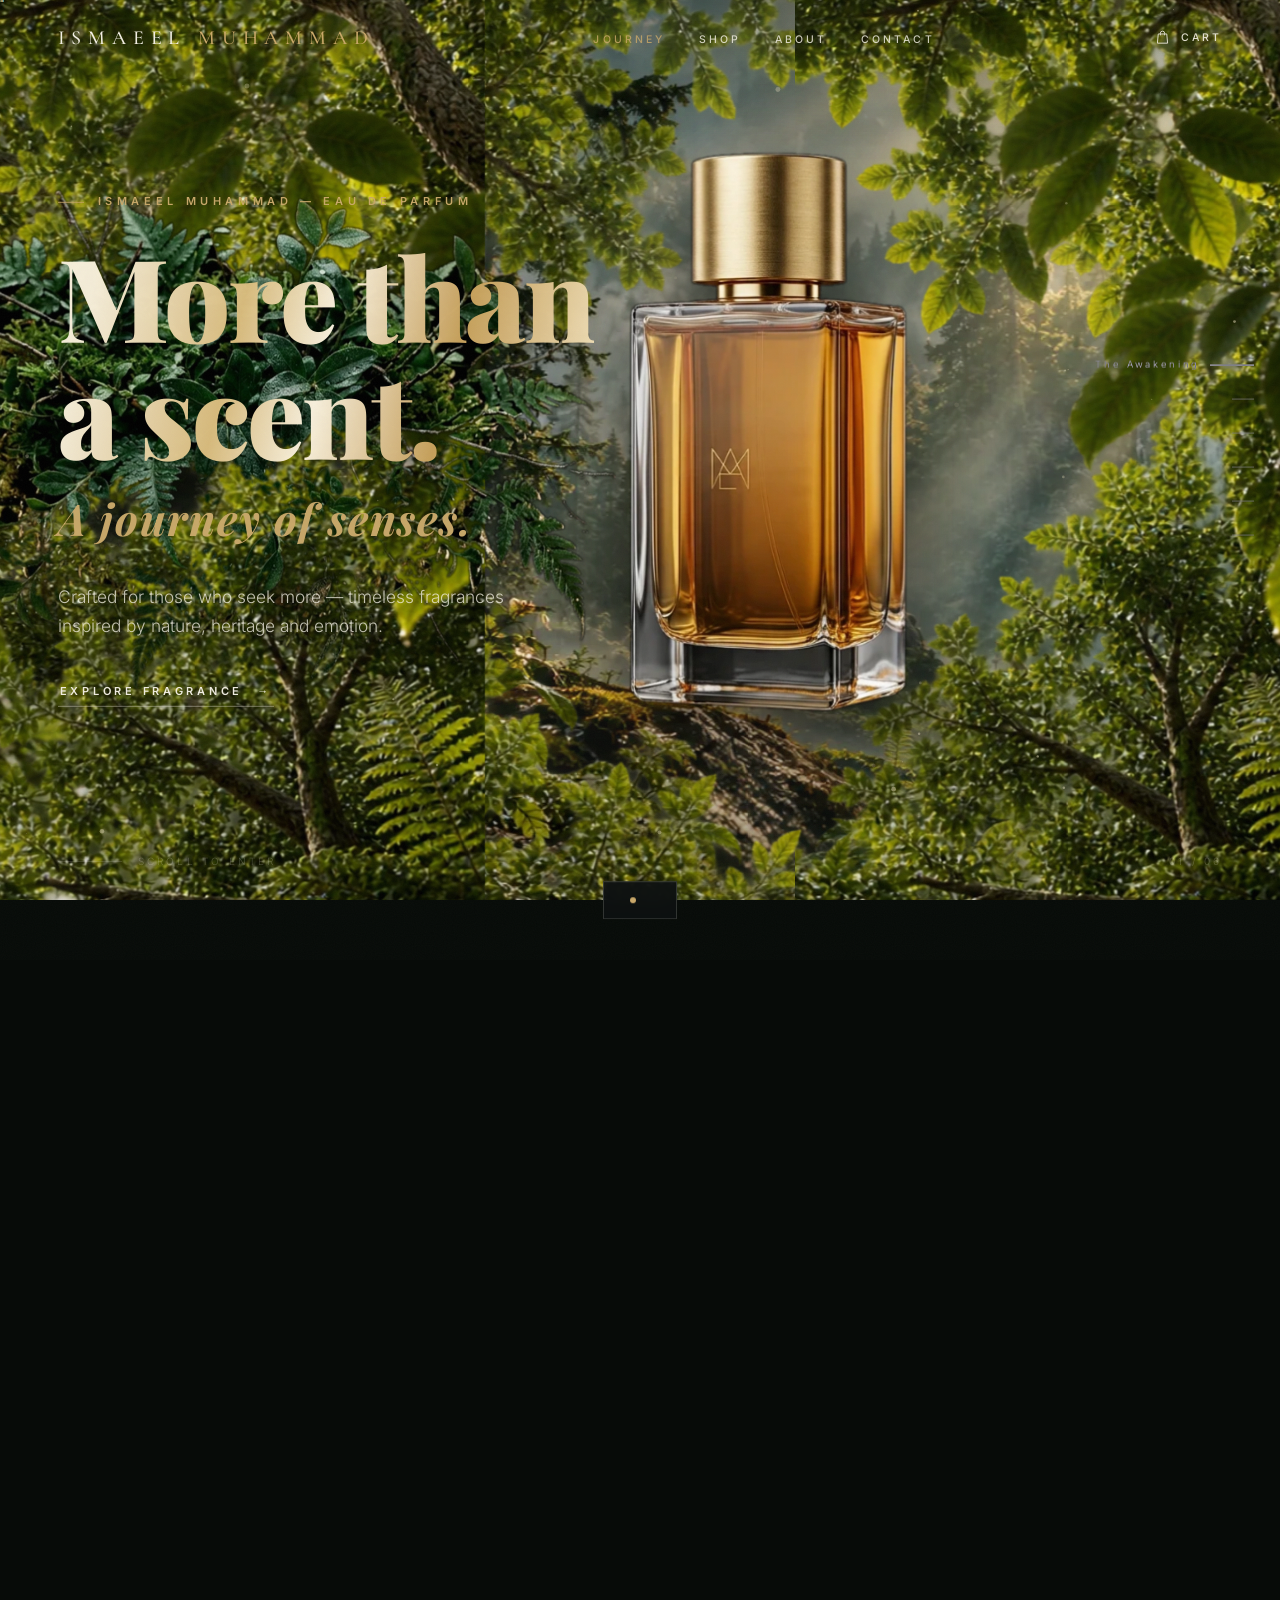
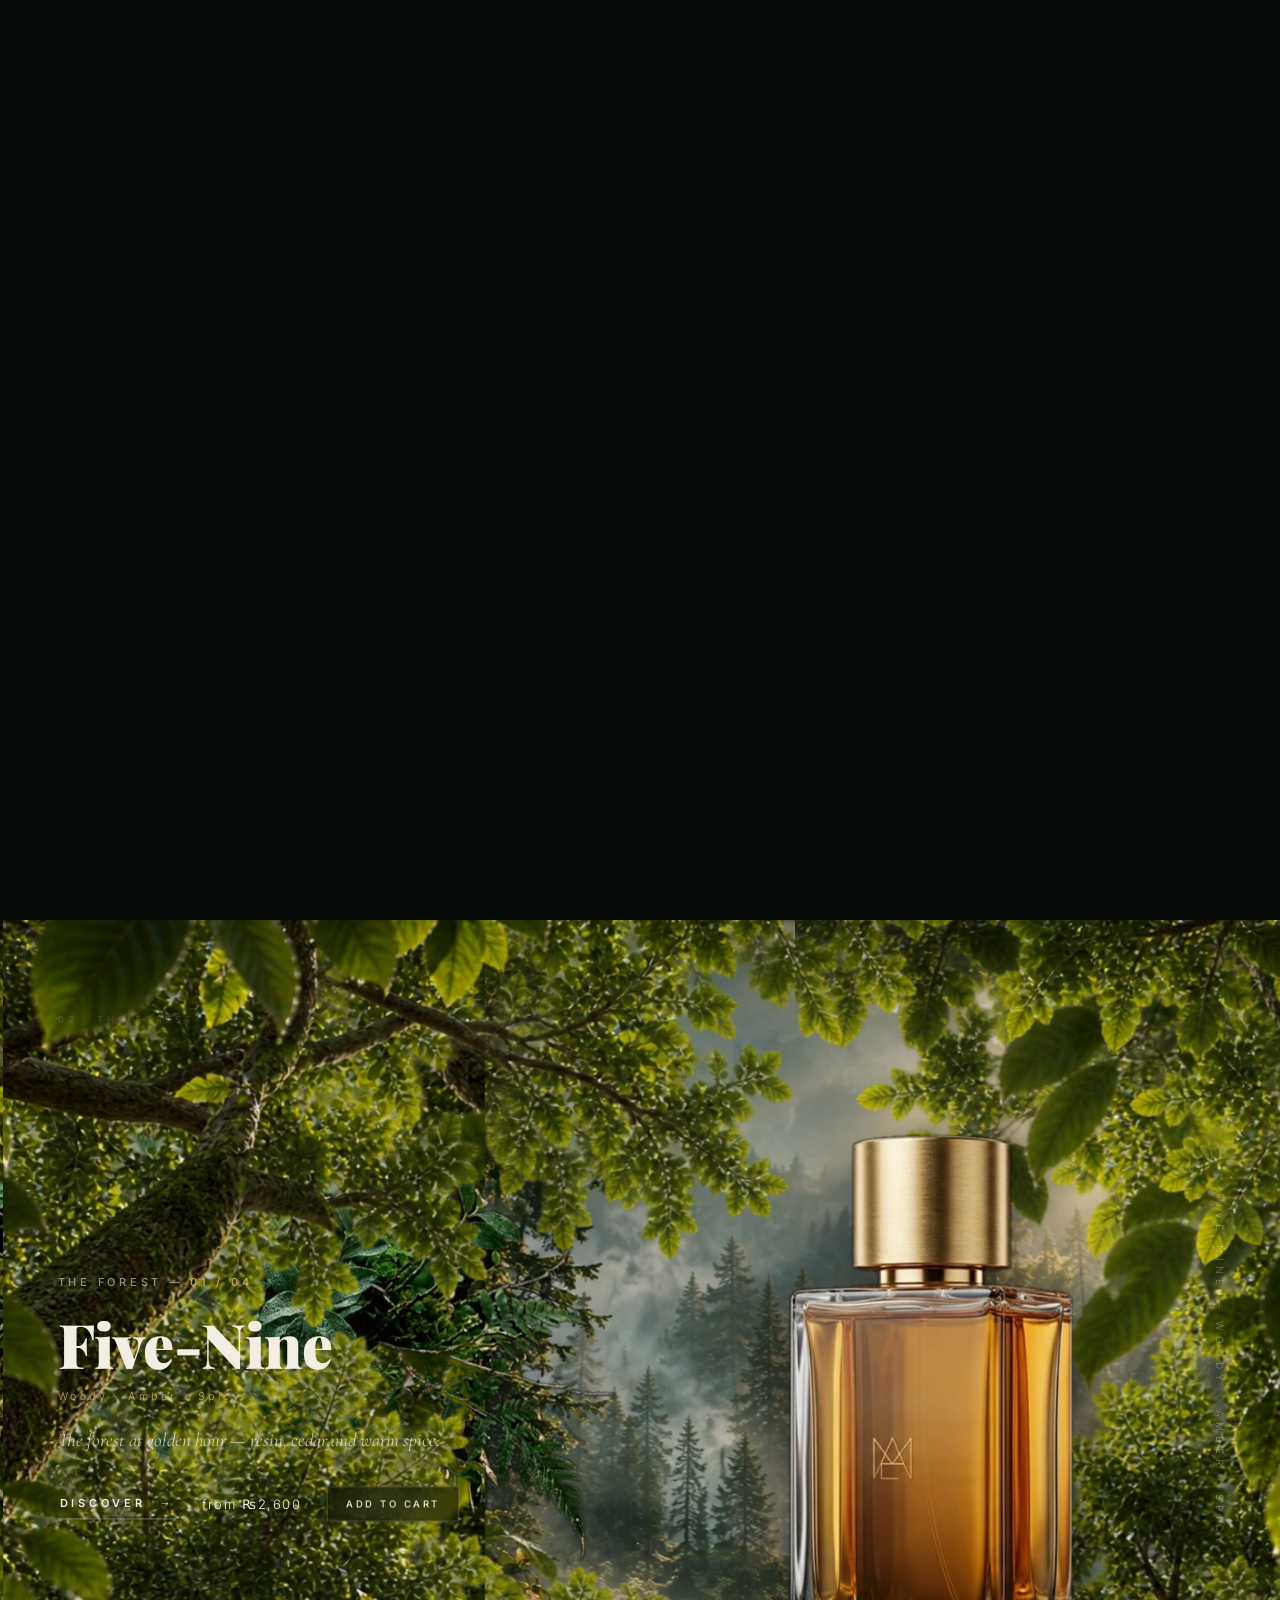
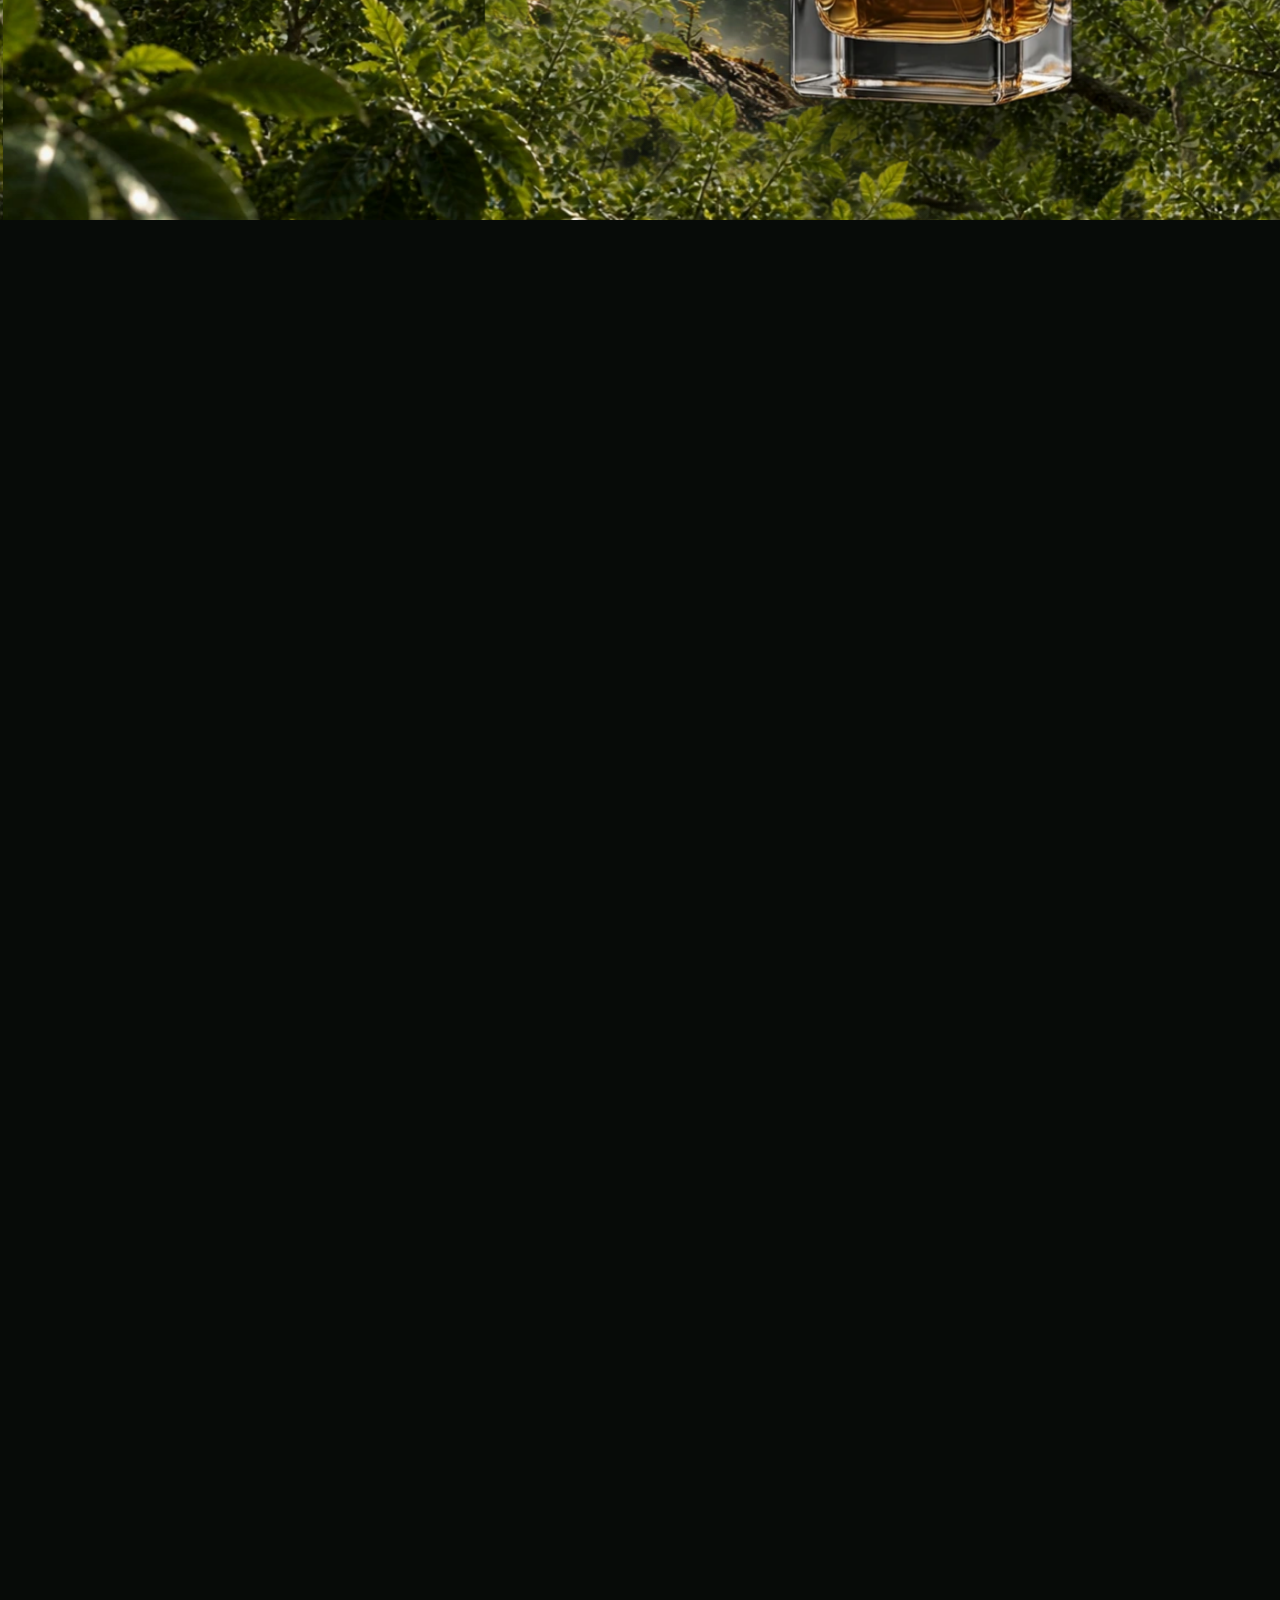
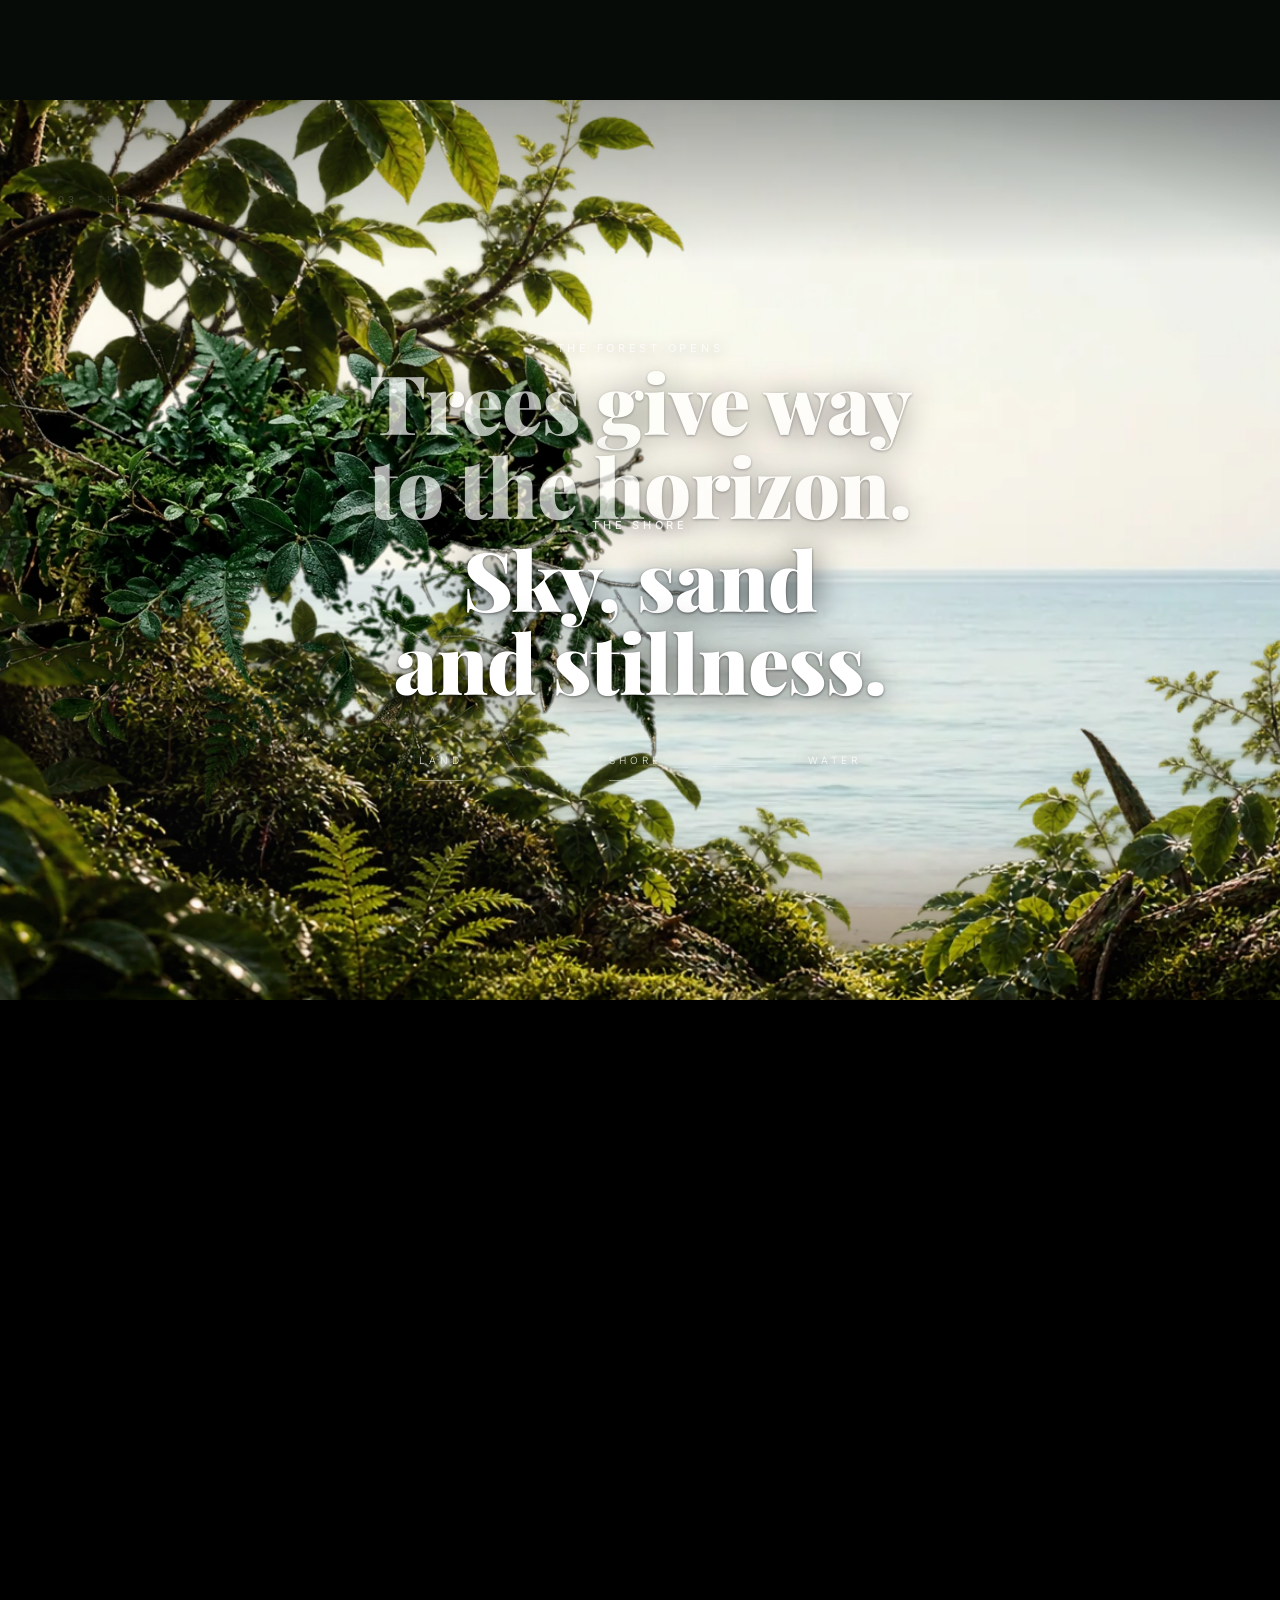
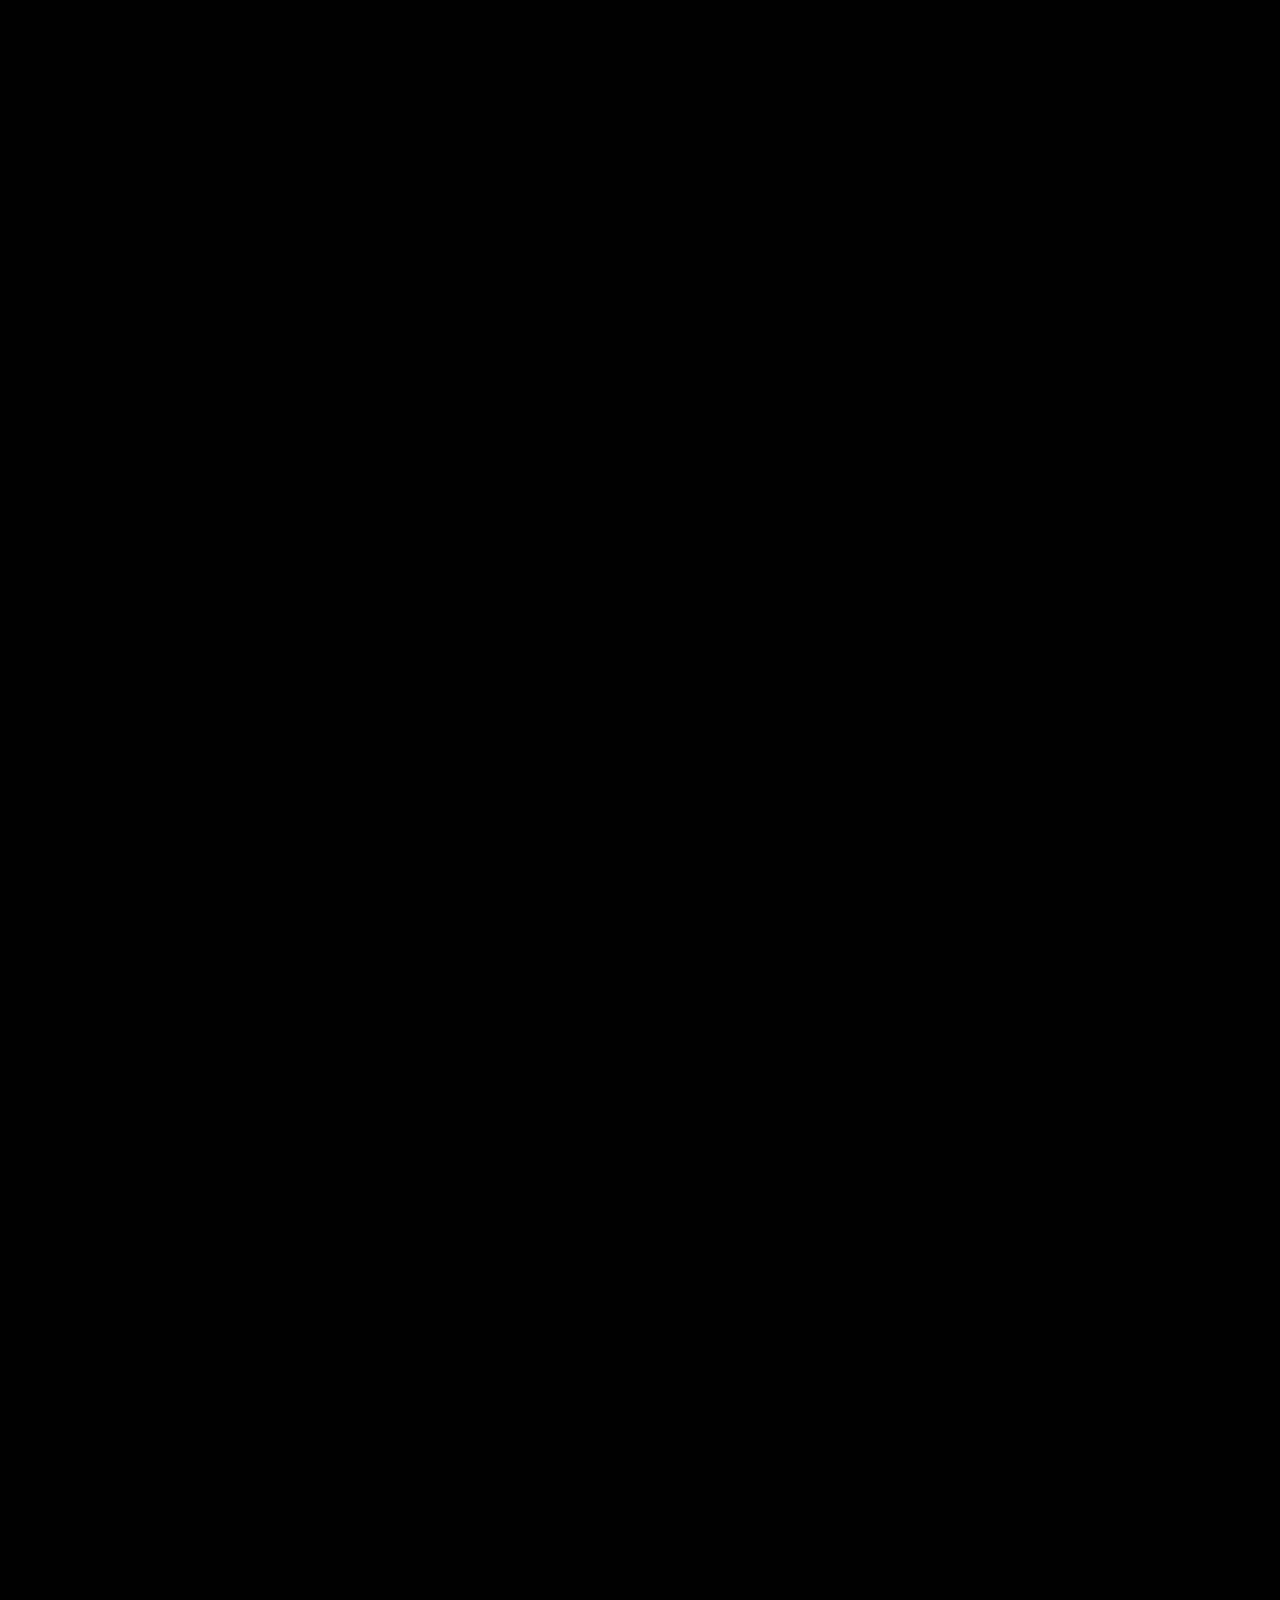
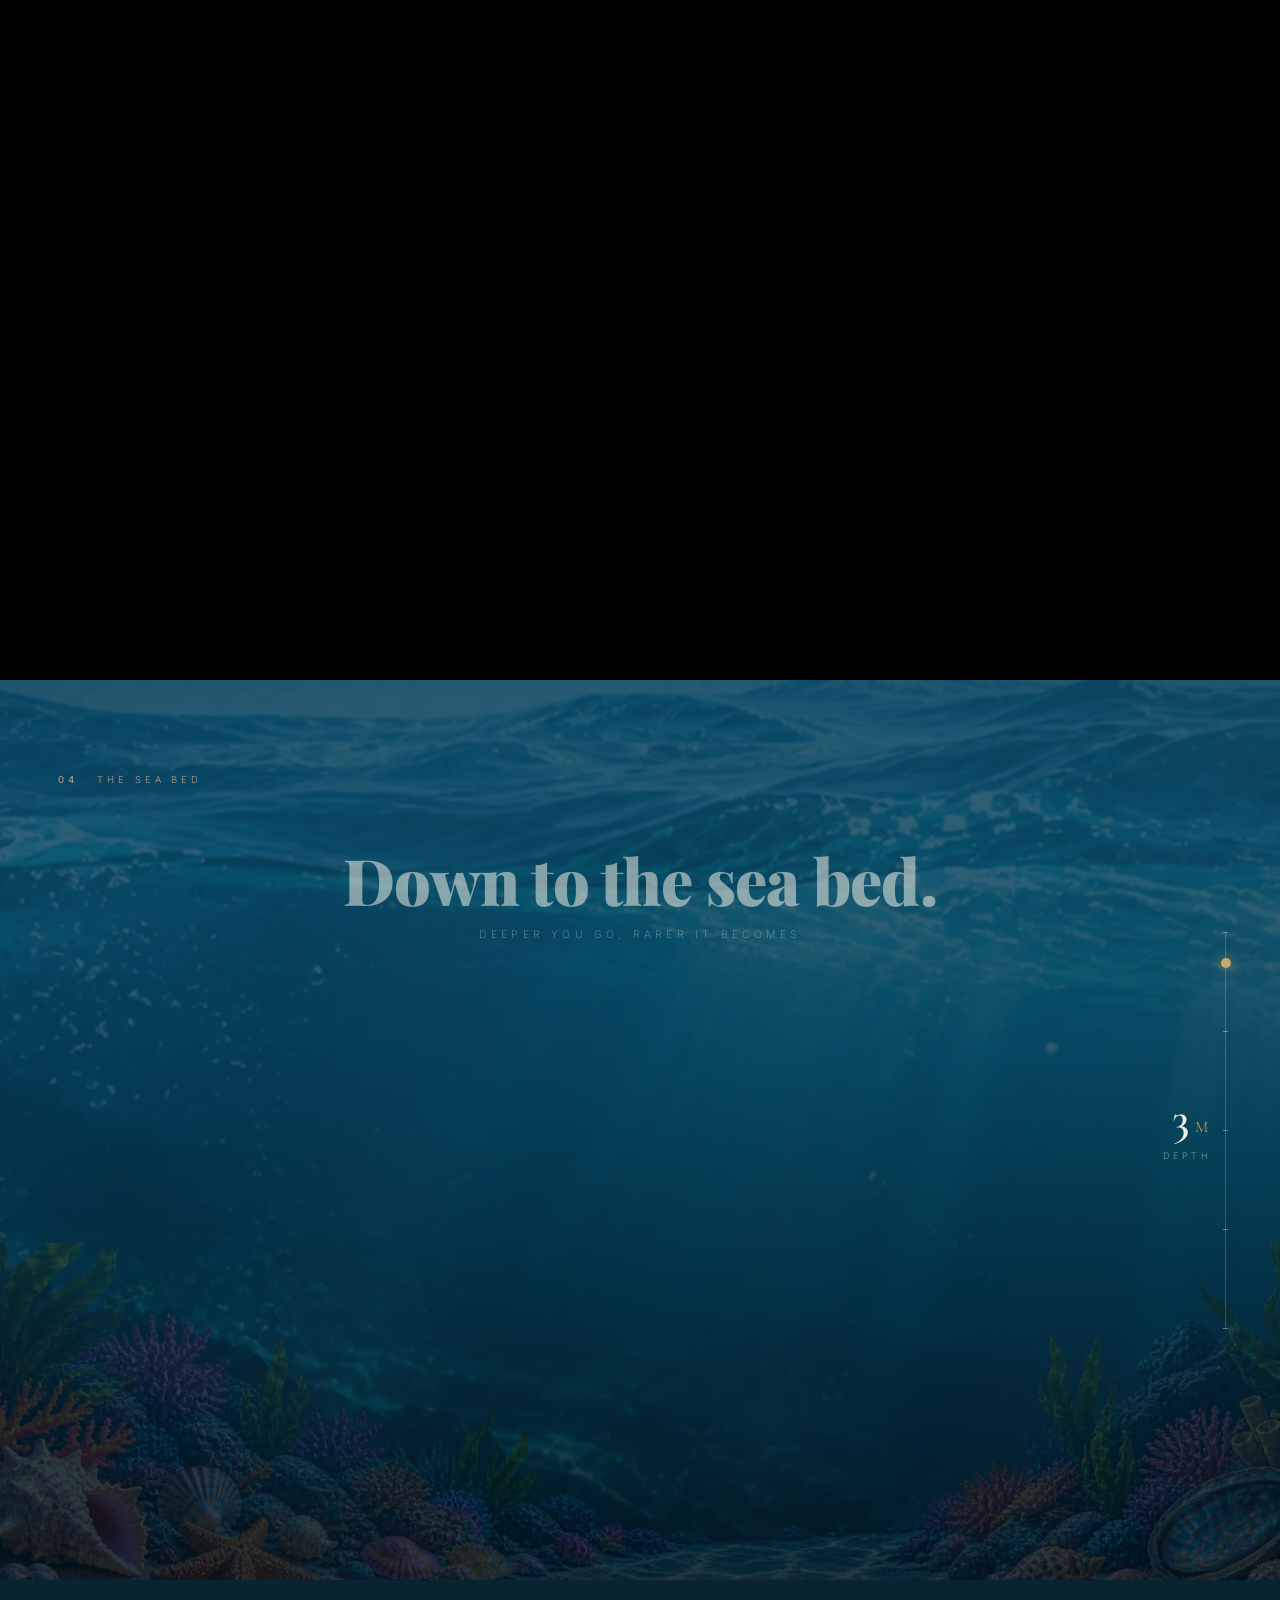
==== commit 7ee09e28: "v7 — no split at the awakening→forest handoff (forest pre-load) - the hero's scenery planes are mous" ====
--- a/index.html
+++ b/index.html
@@ -87,6 +87,25 @@
       <div class="leaf leaf--n" aria-hidden="true"><img src="assets/img/env/leaf-near.webp" alt=""></div>
       <canvas class="p-canvas" aria-hidden="true"></canvas>
       <div class="vignette" aria-hidden="true"></div>
+
+      <!-- the forest, pre-loaded: fades in near the end of the awakening so
+           the handoff into the forest is a pure cross-fade onto an identical
+           frame — the same technique as the shore pre-load. This copy sits
+           above the mouse-parallaxed scenery and is not parallaxed itself,
+           so it always matches the forest's static frame exactly -->
+      <div class="forest-pre" aria-hidden="true">
+        <div class="layer forest-bg"><img src="assets/img/env/forest-bg.webp" alt=""></div>
+        <div class="forest-frame">
+          <div class="layer ff-mid"><img src="assets/img/env/model-mid.webp" alt=""></div>
+          <div class="leaf leaf--far ff-far"><img src="assets/img/env/model-fore.webp" alt=""></div>
+          <div class="leaf leaf--l ff-l"><img src="assets/img/env/leaf-right.webp" alt=""></div>
+          <div class="leaf leaf--r ff-r"><img src="assets/img/env/leaf-right.webp" alt=""></div>
+          <div class="leaf leaf--n ff-n"><img src="assets/img/env/leaf-near.webp" alt=""></div>
+          <div class="fog"></div>
+          <div class="sunshaft"></div>
+        </div>
+        <div class="vignette"></div>
+      </div>
 
       <div class="hero-copy">
         <span class="eyebrow">Ismaeel Muhammad — Eau de Parfum</span>
--- a/assets/css/journey.css
+++ b/assets/css/journey.css
@@ -172,6 +172,17 @@
 .forest-frame .layer{ will-change:transform; }
 html:not(.cinema) .forest-frame{ display:none; }
 
+/* the forest scene pre-loaded into the end of the awakening — it fades in
+   just before the sticky release, so the awakening → forest handoff is a
+   pure cross-fade onto the forest's own first frame. It carries the
+   forest's exact scenery (same classes, same sway, no mouse parallax),
+   so both sides of the release are the identical screen */
+.forest-pre{
+  position:absolute; inset:0; z-index:5; pointer-events:none;
+  opacity:0; will-change:opacity;
+}
+html:not(.cinema) .forest-pre{ display:none; }
+
 /* the shore scene pre-loaded into the end of the forest — it fades and
    zooms in over the last beat, so the forest → shore handoff shows the
    beach already in place (fade/zoom only, never a rise from the bottom) */
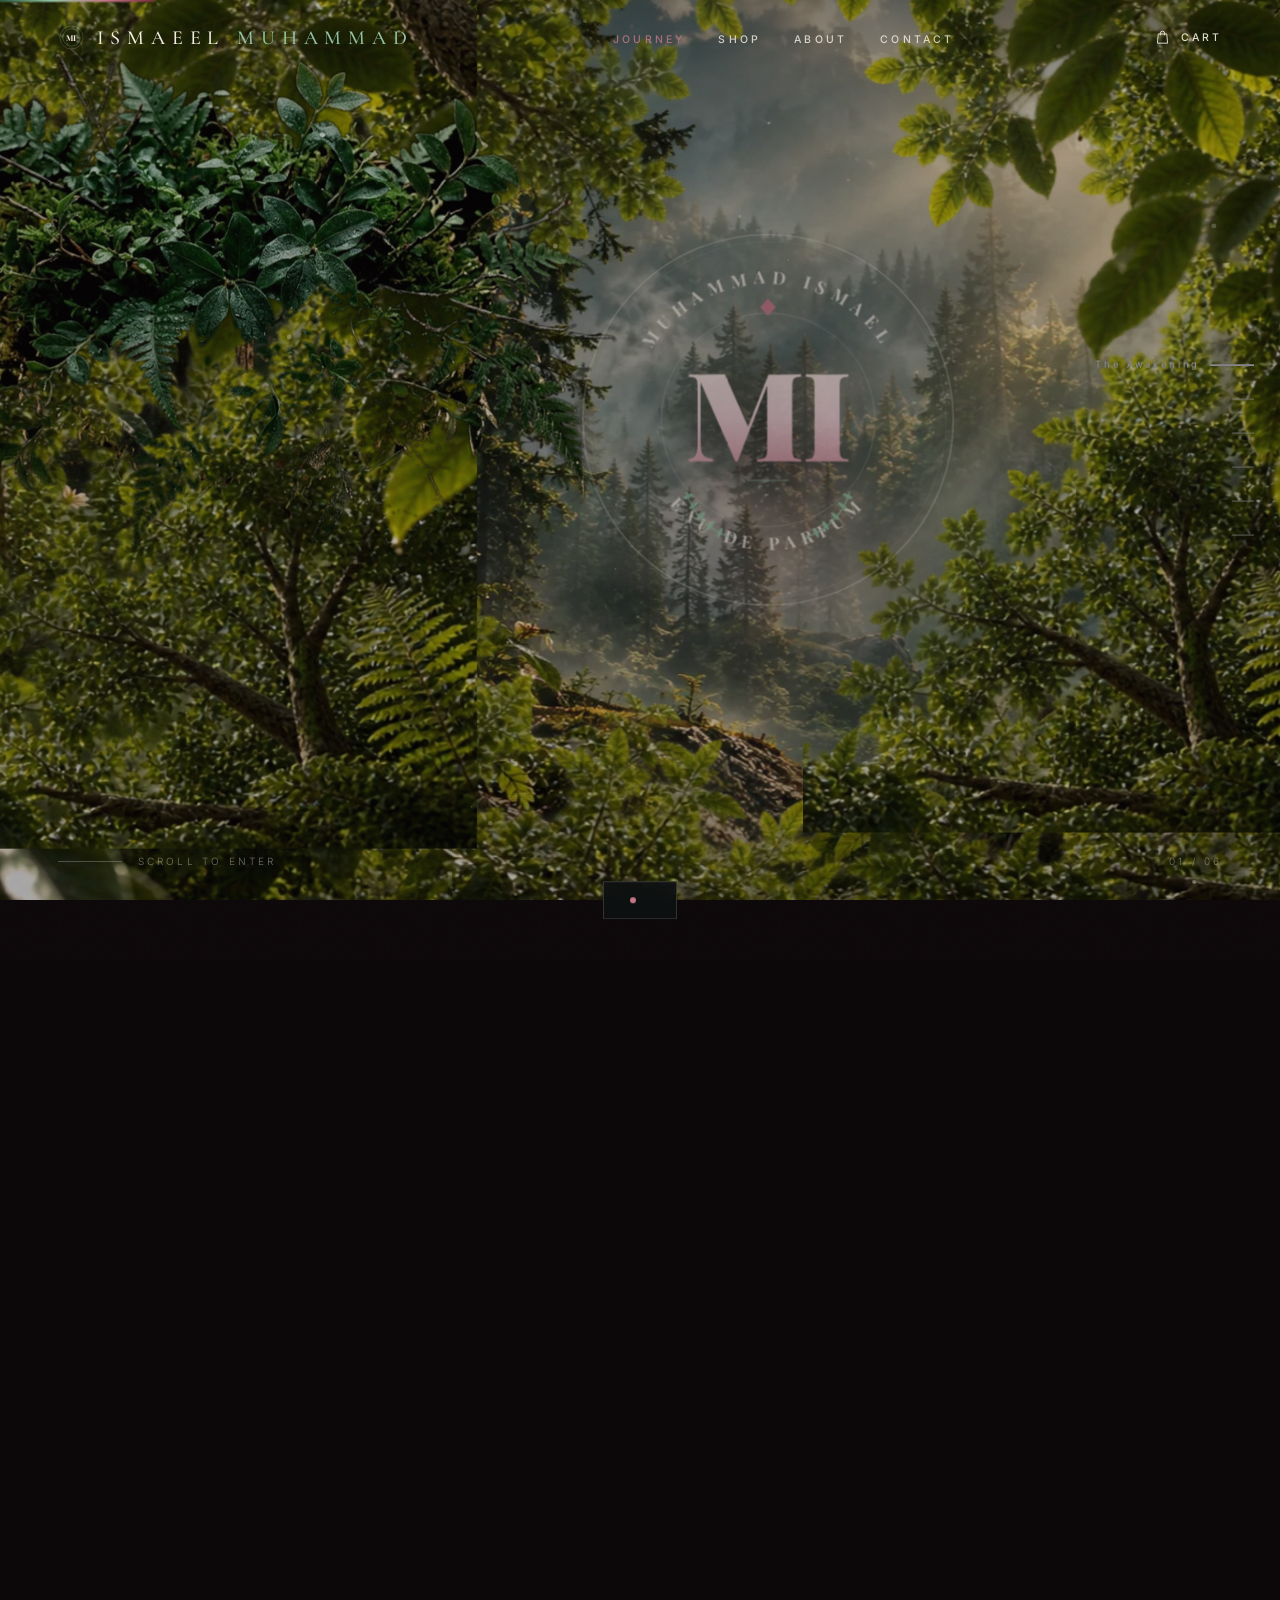
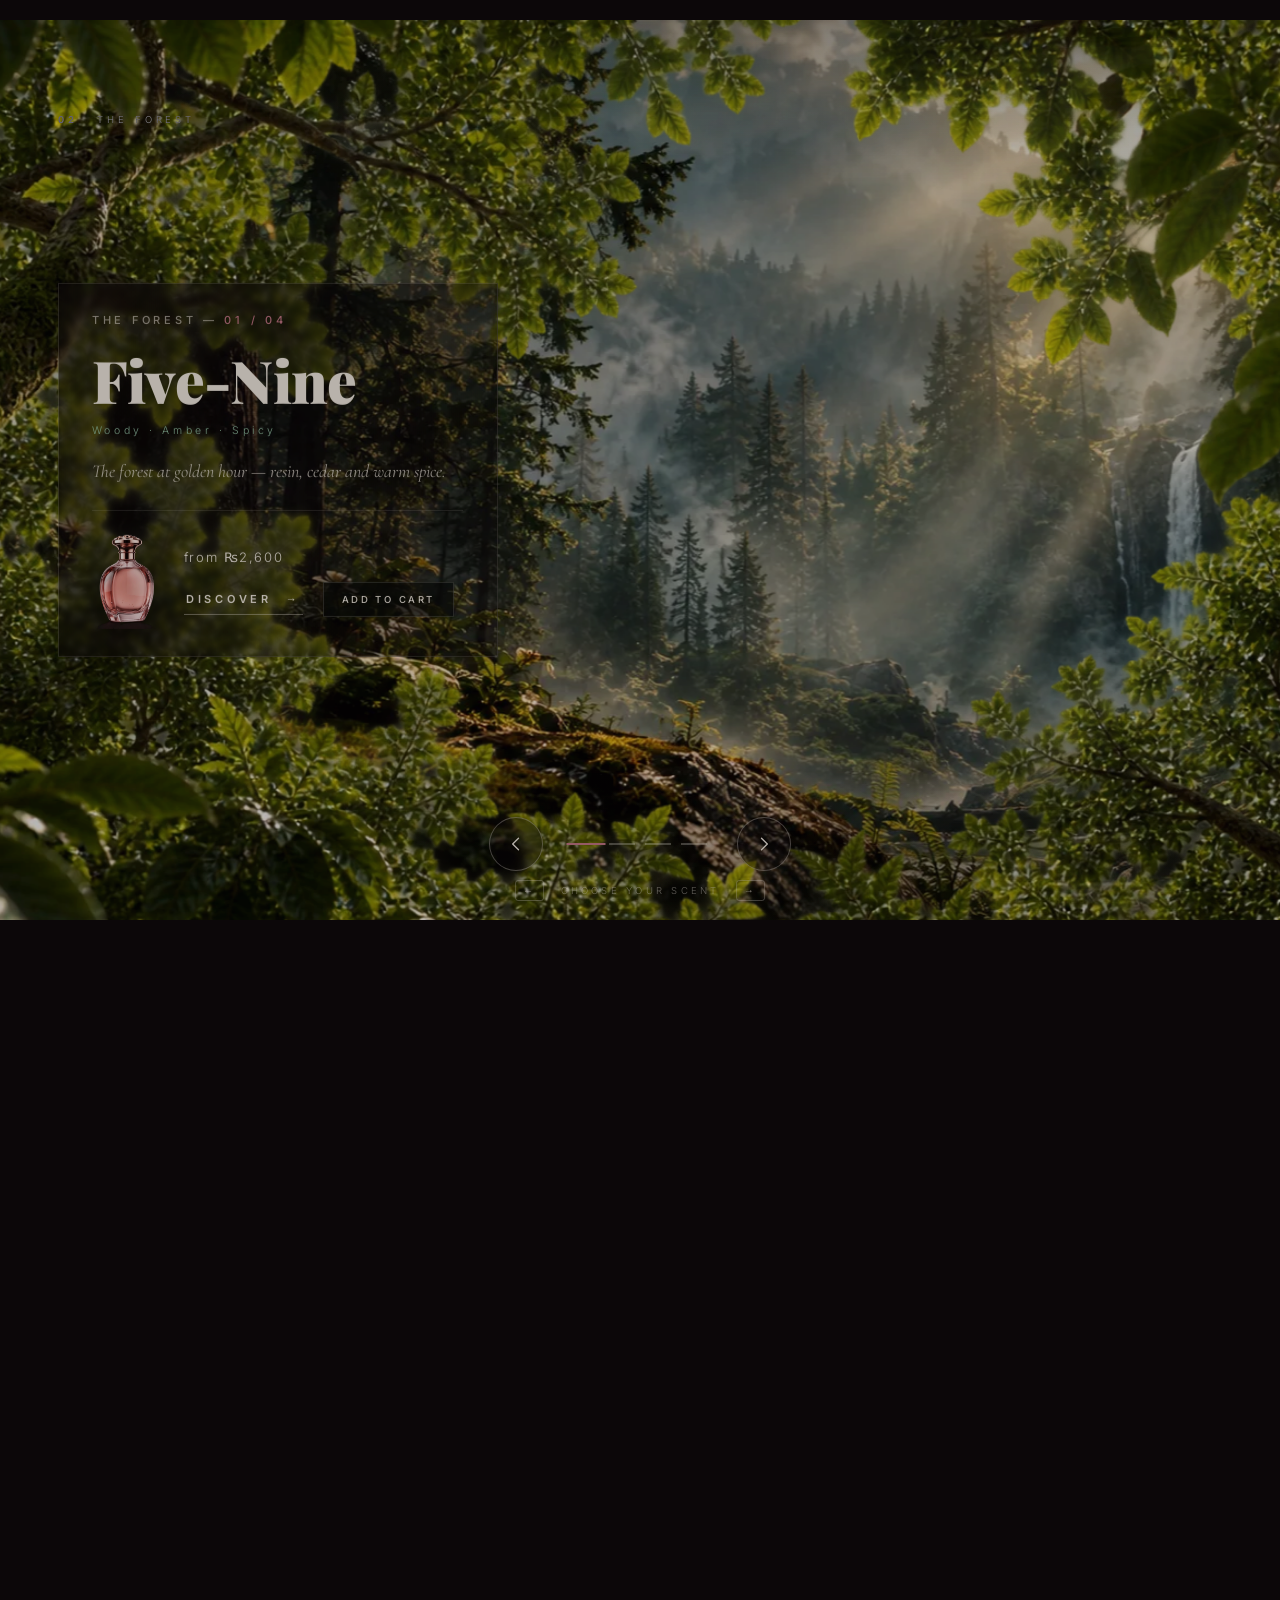
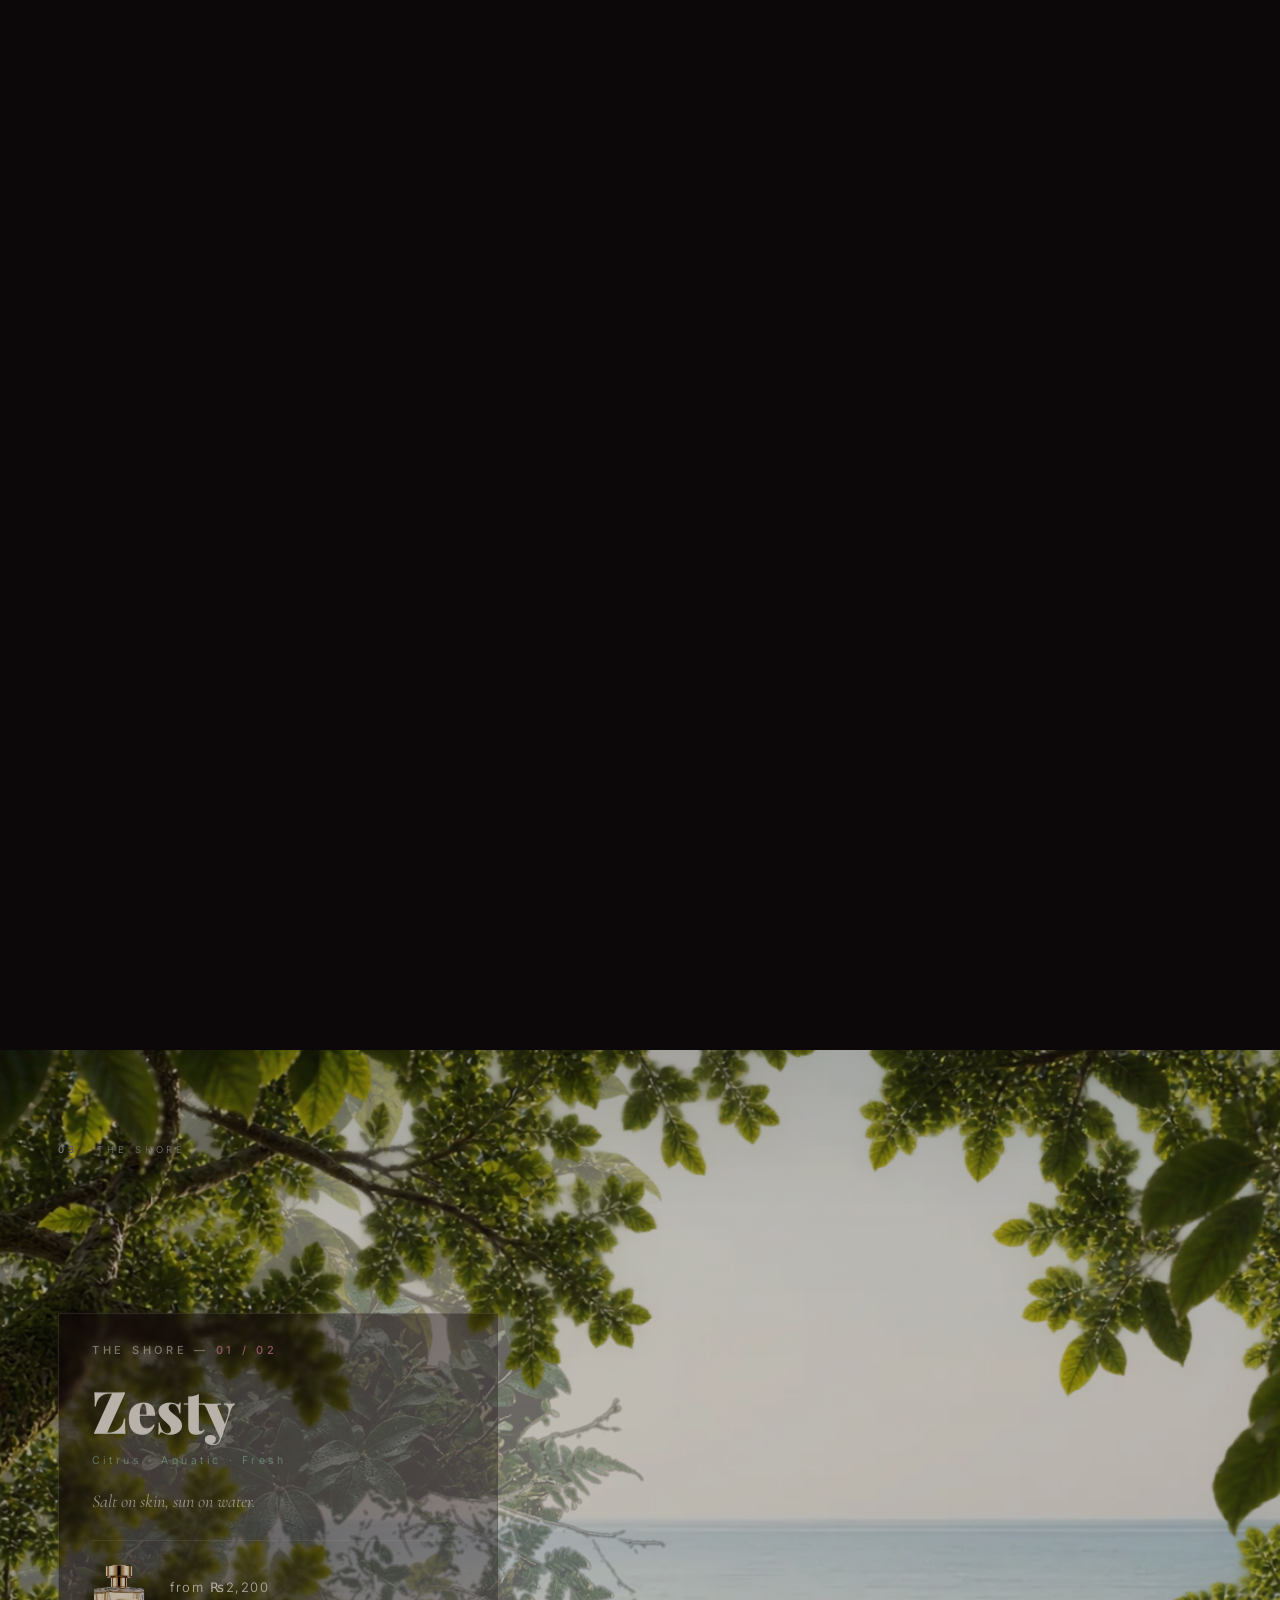
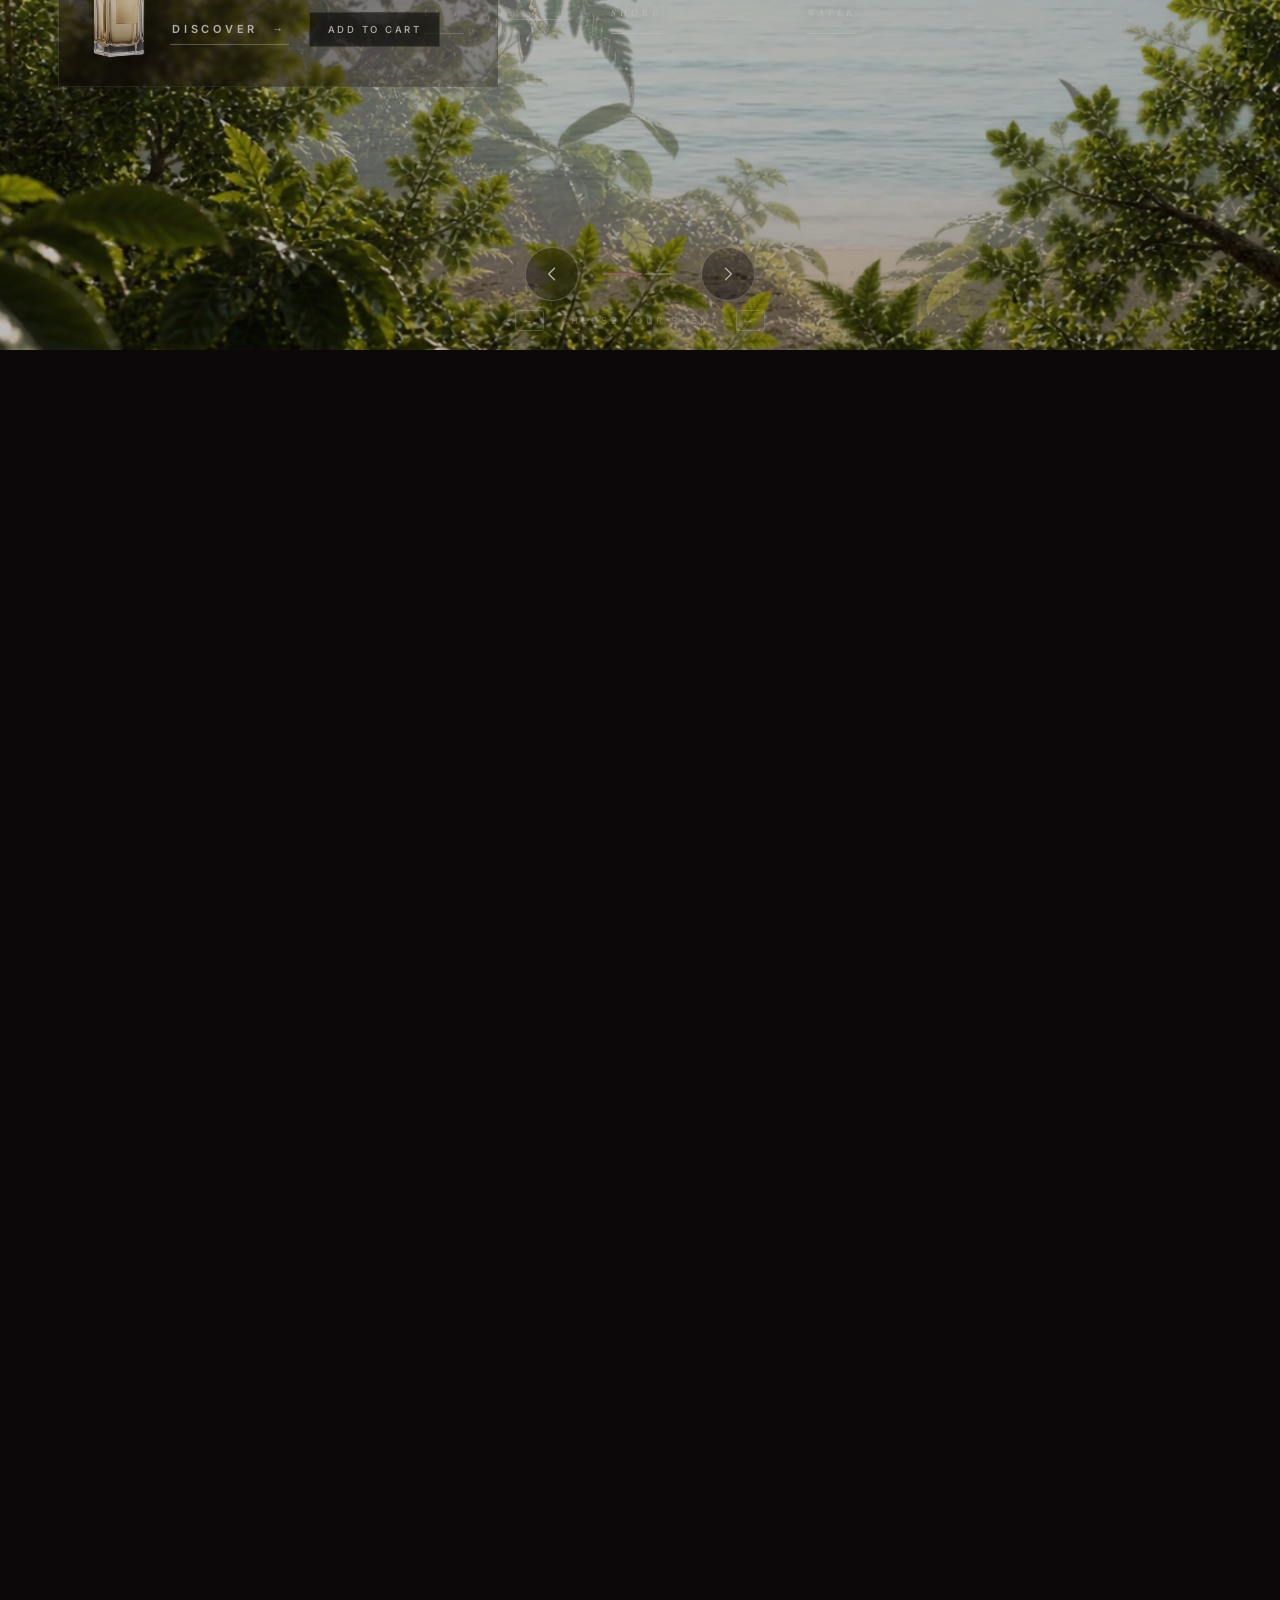
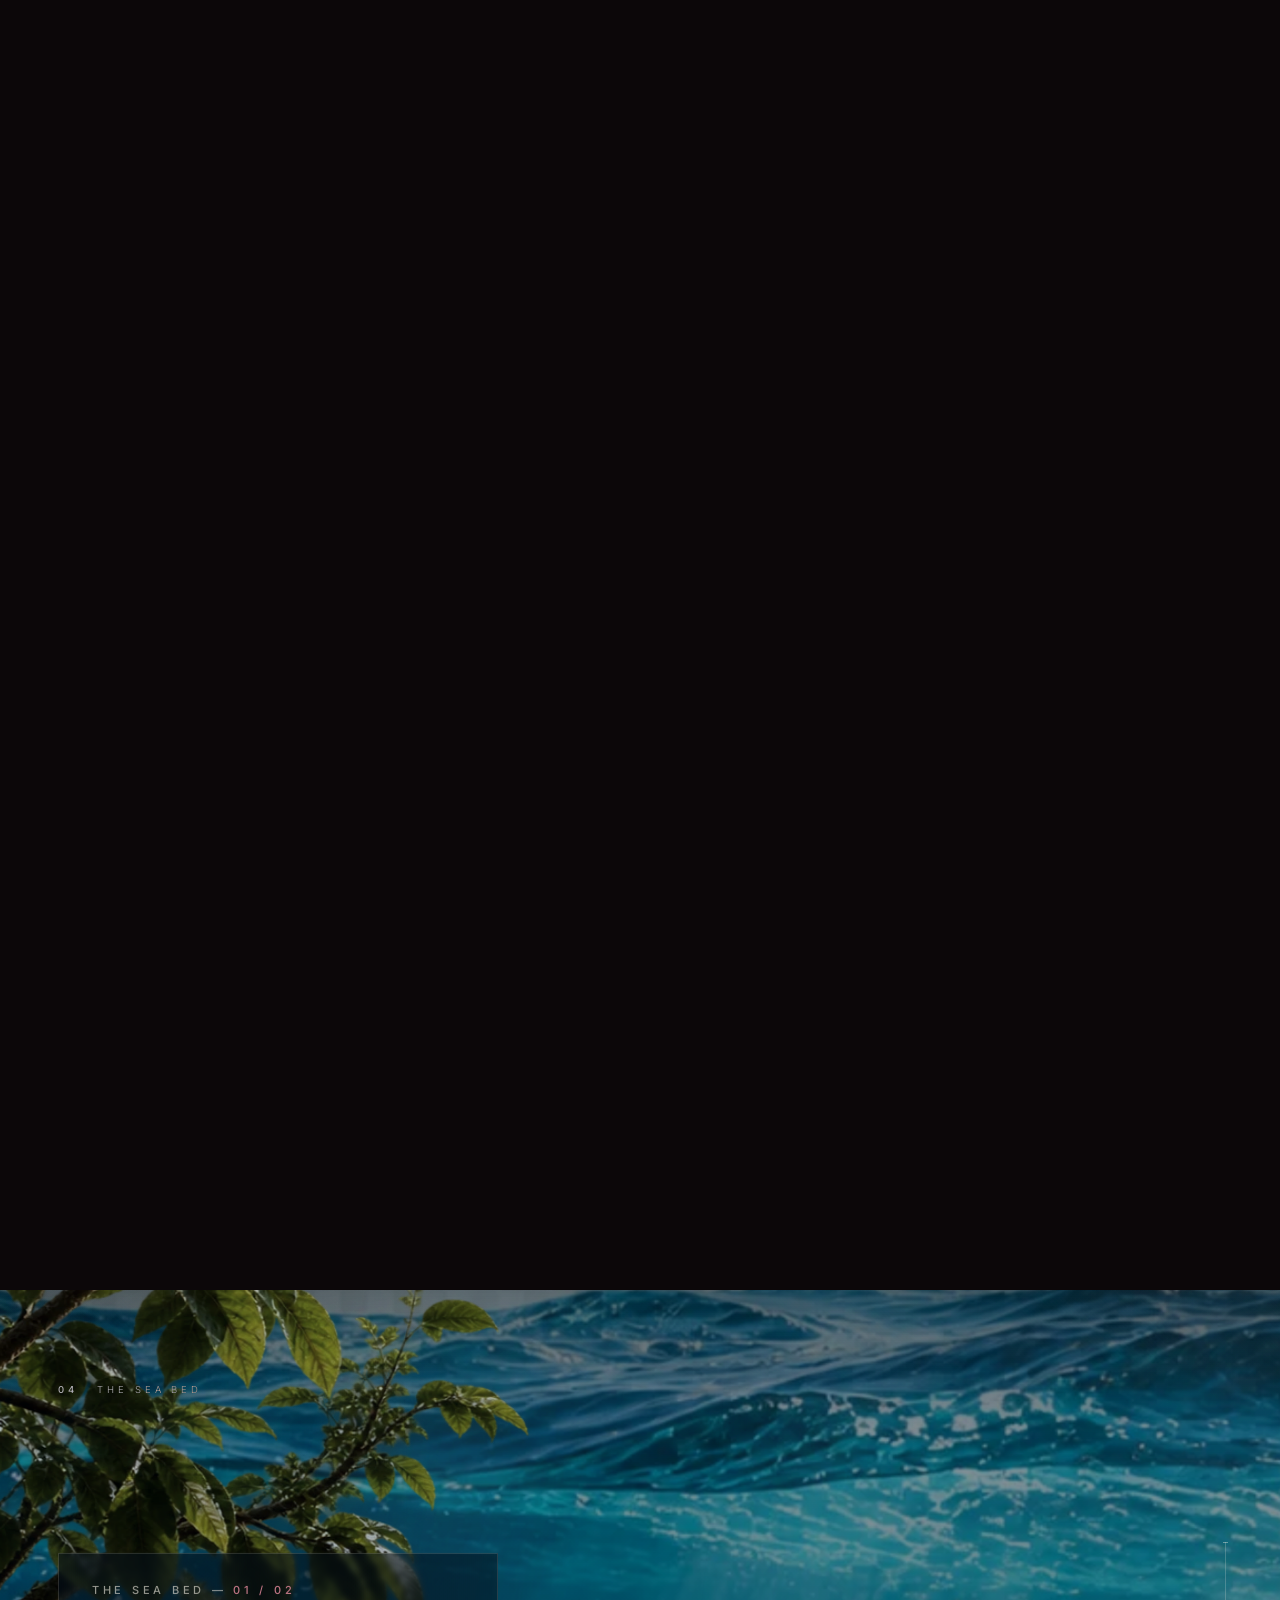
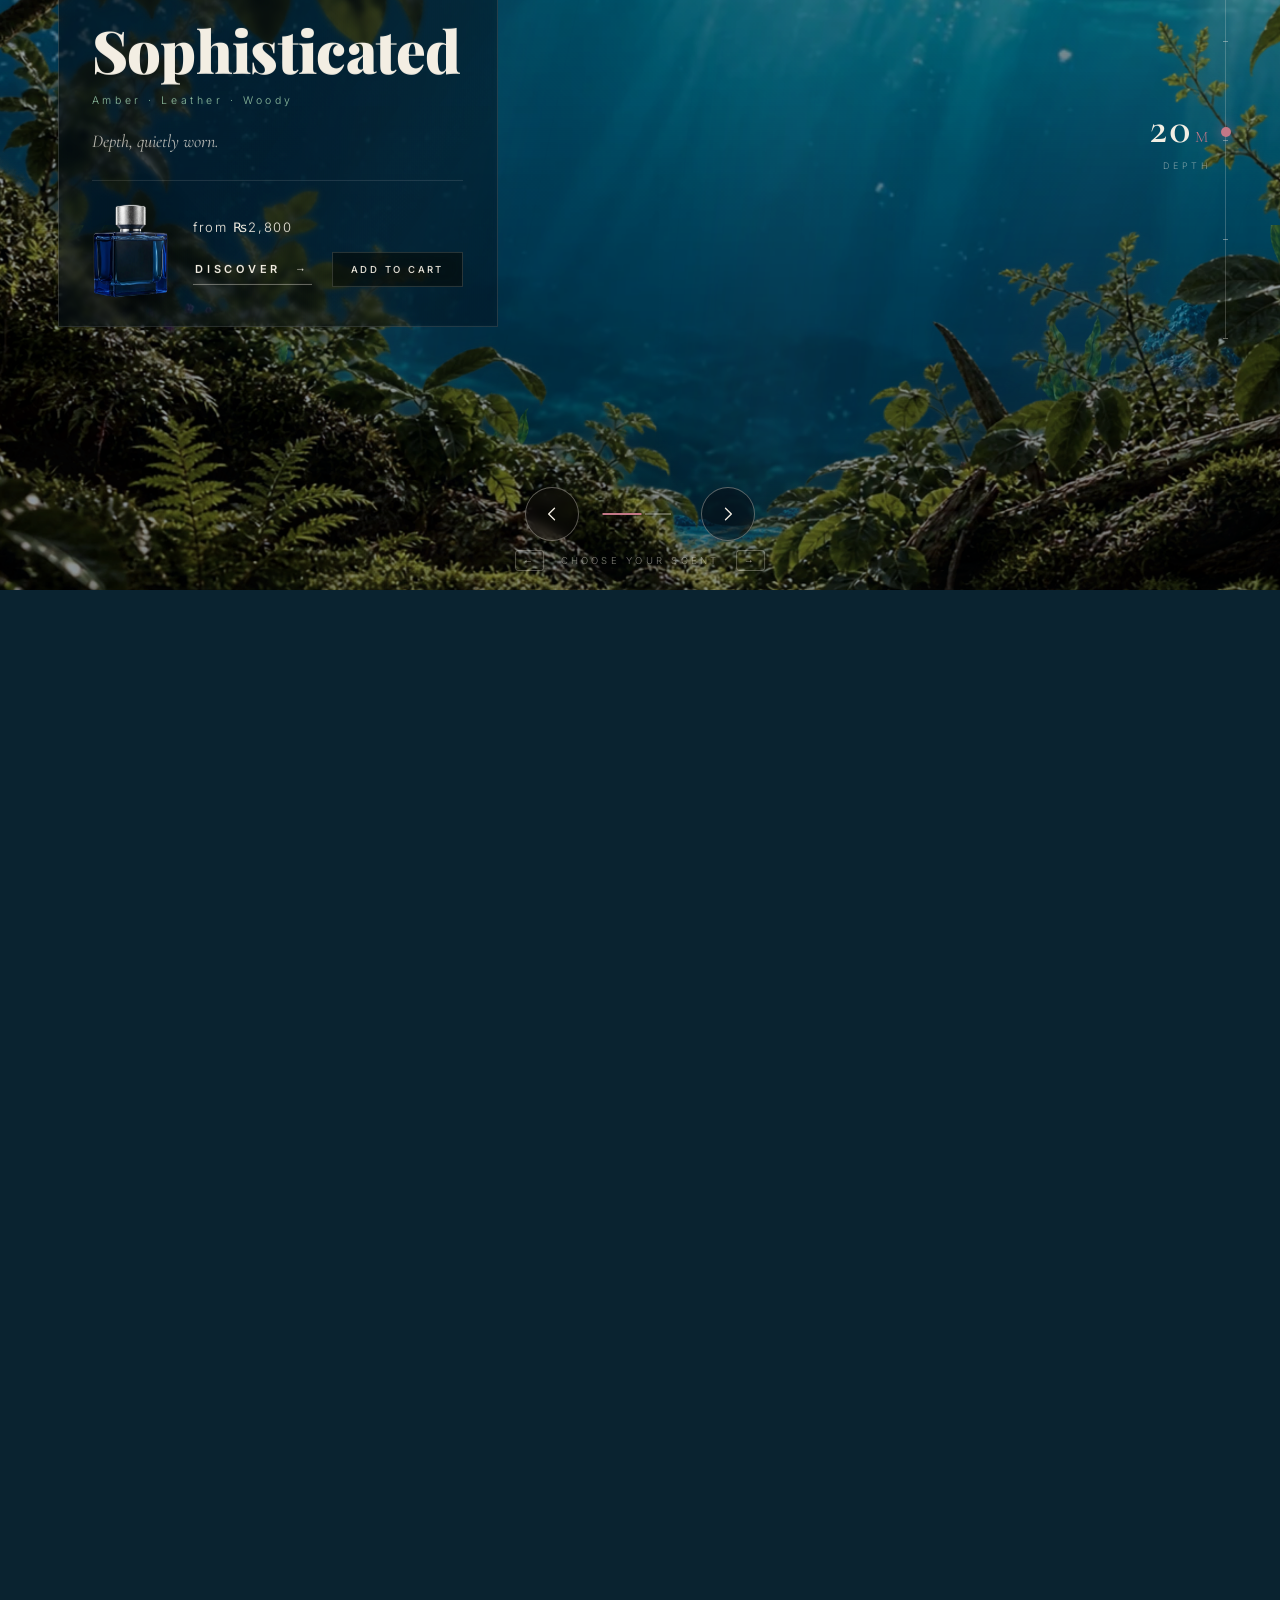
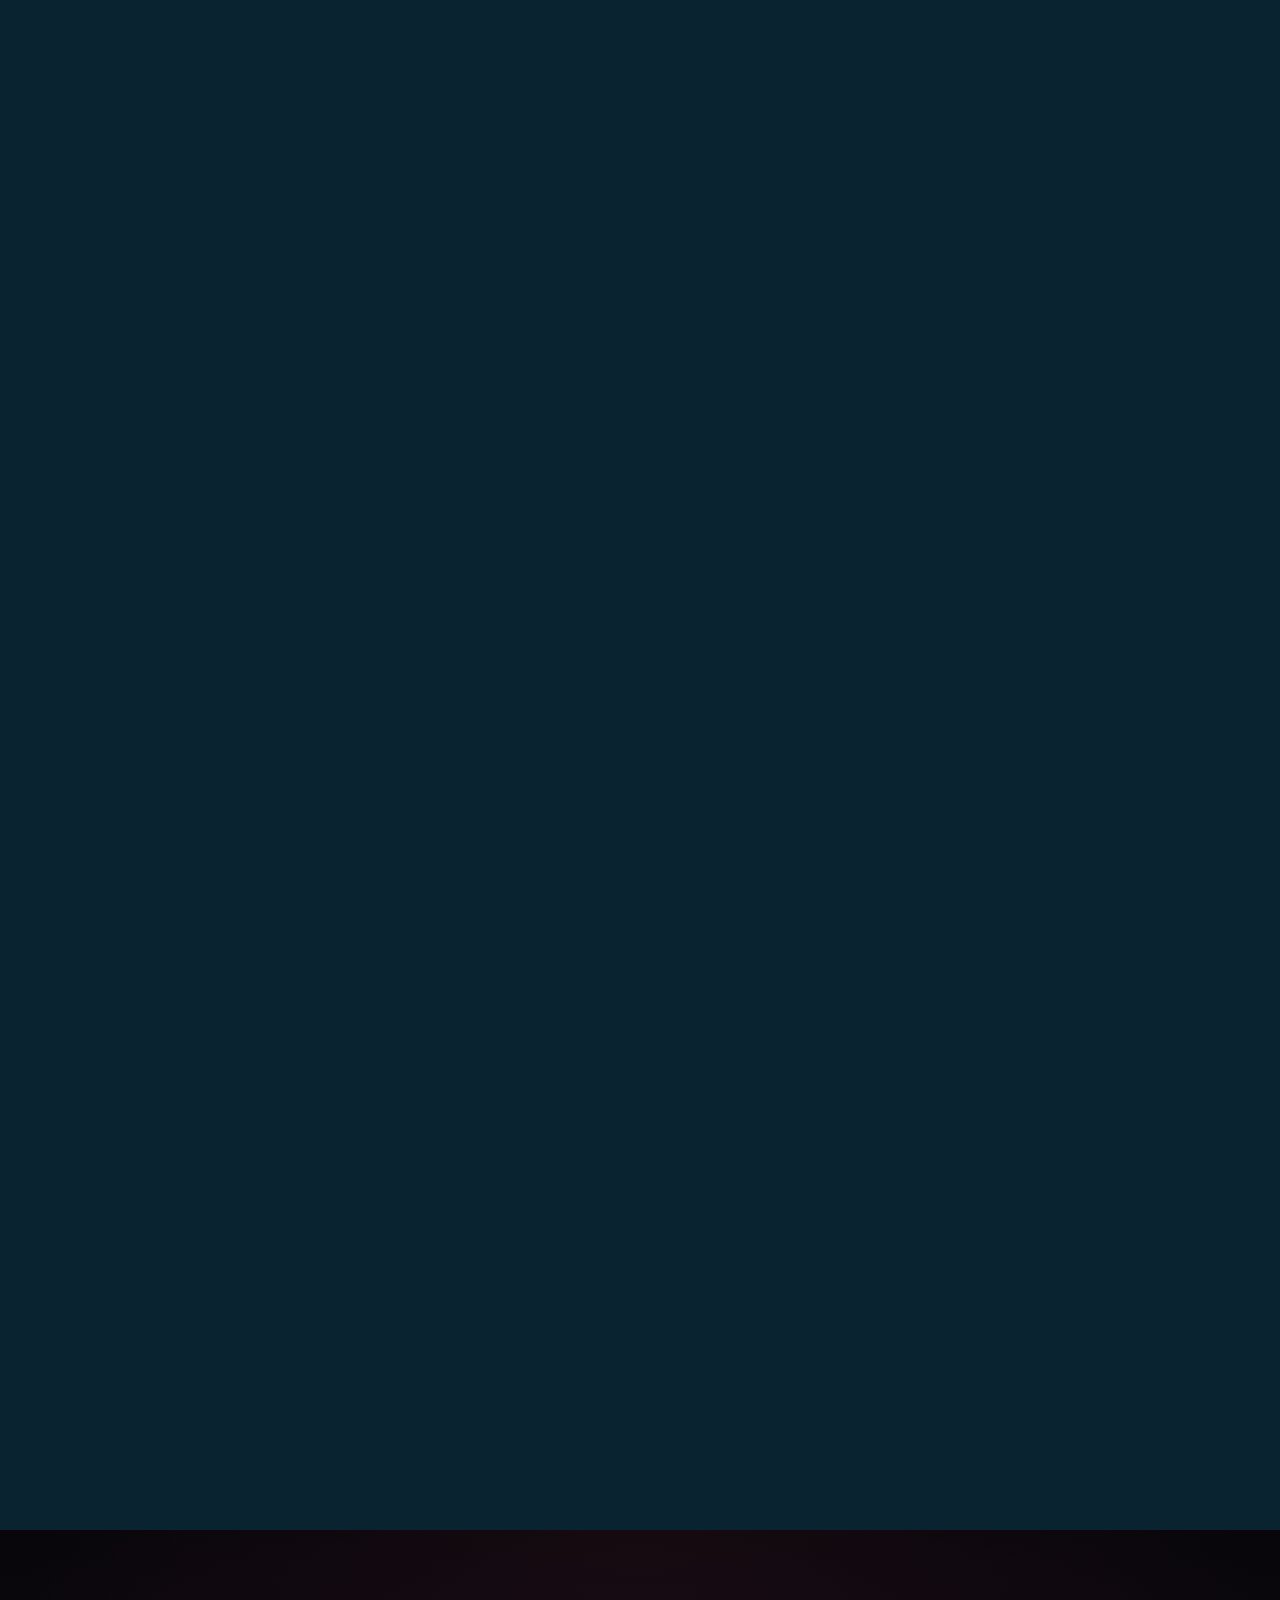
==== commit 9198293f: "v11 — maroon & green theme, Muhammad Ismael crest opening, racing-game fragrance pickers - theme: ma" ====
--- a/index.html
+++ b/index.html
@@ -10,7 +10,6 @@
 <meta property="og:image" content="assets/img/env/forest-bg.webp">
 <link rel="icon" href="assets/img/ui/favicon.svg" type="image/svg+xml">
 <link rel="preload" as="image" href="assets/img/env/forest-bg.webp">
-<link rel="preload" as="image" href="assets/img/bottles/five-nine.webp">
 <link rel="stylesheet" href="assets/css/base.css">
 <link rel="stylesheet" href="assets/css/journey.css">
 <script type="application/ld+json">
@@ -28,7 +27,7 @@
 <div class="grain" aria-hidden="true"></div>
 
 <nav class="nav" aria-label="Main">
-  <a class="nav__logo" href="index.html">Ismaeel <em>Muhammad</em></a>
+  <a class="nav__logo" href="index.html"><svg class="nav__mark" viewBox="0 0 64 64" aria-hidden="true"><circle cx="32" cy="32" r="27.5" fill="none" stroke="currentColor" opacity=".4"/><circle cx="32" cy="32" r="20.5" fill="none" stroke="#6fae87" opacity=".6"/><text x="32" y="39.5" text-anchor="middle">MI</text></svg>Ismaeel <em>Muhammad</em></a>
   <ul class="nav__links">
     <li><a href="index.html" data-nav="journey">Journey</a></li>
     <li><a href="shop.html" data-nav="shop">Shop</a></li>
@@ -75,10 +74,48 @@
 
       <div class="leaf leaf--far" aria-hidden="true"><img src="assets/img/env/model-fore.webp" alt=""></div>
 
-      <a class="hero-bottle" href="product.html?p=five-nine" aria-label="Discover Five-Nine, our woody amber spicy eau de parfum">
-        <div class="hero-bottle-in">
+      <!-- the house crest — the Muhammad Ismael monogram seal replaces the
+           bottle in the opening. Built as inline SVG on the brand's own
+           Playfair Display so it stays razor-sharp at any zoom and inherits
+           the maroon & green theme -->
+      <a class="hero-emblem" href="about.html" aria-label="Ismaeel Muhammad — the house of fragrance">
+        <div class="hero-emblem-in">
           <span class="halo" aria-hidden="true"></span>
-          <img src="assets/img/bottles/five-nine.webp" alt="Five-Nine — amber glass perfume bottle with gold cap">
+          <svg class="emblem" viewBox="0 0 360 360" role="img" aria-label="Ismaeel Muhammad crest">
+            <defs>
+              <path id="ringTop" d="M 50 180 A 130 130 0 0 1 310 180"/>
+              <path id="ringBot" d="M 56 180 A 124 124 0 0 0 304 180"/>
+              <linearGradient id="miGrad" x1="0" y1="0" x2="0" y2="1">
+                <stop offset="0" stop-color="#f6efe0"/>
+                <stop offset=".55" stop-color="#e9cdd3"/>
+                <stop offset="1" stop-color="#c47887"/>
+              </linearGradient>
+            </defs>
+            <circle cx="180" cy="180" r="177" fill="none" stroke="rgba(243,238,227,.38)" stroke-width="1.2"/>
+            <circle cx="180" cy="180" r="170" fill="none" stroke="rgba(243,238,227,.16)" stroke-width=".7"/>
+            <circle cx="180" cy="180" r="102" fill="none" stroke="rgba(243,238,227,.26)" stroke-width=".8"/>
+            <text class="emblem__ring"><textPath href="#ringTop" startOffset="50%" text-anchor="middle">MUHAMMAD&#160;ISMAEL</textPath></text>
+            <text class="emblem__ring"><textPath href="#ringBot" startOffset="50%" text-anchor="middle">EAU&#160;DE&#160;PARFUM</textPath></text>
+            <path d="M180 64l7.5 8.5-7.5 8.5-7.5-8.5z" fill="#c47887"/>
+            <g fill="none" stroke="#8fbf9f" stroke-width="1.4" stroke-linecap="round" opacity=".92">
+              <path d="M143 292c-21-8-35-23-41-43"/>
+              <path d="M217 292c21-8 35-23 41-43"/>
+            </g>
+            <g fill="#8fbf9f" opacity=".92">
+              <ellipse cx="134" cy="288" rx="5" ry="1.7" transform="rotate(-64 134 288)"/>
+              <ellipse cx="125" cy="281" rx="5" ry="1.7" transform="rotate(-54 125 281)"/>
+              <ellipse cx="116" cy="272" rx="5" ry="1.7" transform="rotate(-44 116 272)"/>
+              <ellipse cx="109" cy="262" rx="5" ry="1.7" transform="rotate(-34 109 262)"/>
+              <ellipse cx="104" cy="253" rx="5" ry="1.7" transform="rotate(-24 104 253)"/>
+              <ellipse cx="226" cy="288" rx="5" ry="1.7" transform="rotate(64 226 288)"/>
+              <ellipse cx="235" cy="281" rx="5" ry="1.7" transform="rotate(54 235 281)"/>
+              <ellipse cx="244" cy="272" rx="5" ry="1.7" transform="rotate(44 244 272)"/>
+              <ellipse cx="251" cy="262" rx="5" ry="1.7" transform="rotate(34 251 262)"/>
+              <ellipse cx="256" cy="253" rx="5" ry="1.7" transform="rotate(24 256 253)"/>
+            </g>
+            <path d="M160 238h40" stroke="rgba(143,191,159,.75)" stroke-width="1"/>
+            <text class="emblem__mi" x="180" y="220" text-anchor="middle">MI</text>
+          </svg>
         </div>
       </a>
 
@@ -140,98 +177,46 @@
       <div class="vignette" aria-hidden="true"></div>
       <div class="stagechip stagechip--forest"><b>02</b> The Forest</div>
 
-      <div class="beats">
-
-        <article class="beat" data-product="five-nine">
-          <div class="beat__botanical" aria-hidden="true"><img src="assets/img/env/model-fore.webp" alt=""></div>
-          <div class="beat__inner">
-            <div class="beat__copy">
-              <span class="label">The Forest — <b>01 / 04</b></span>
-              <h3 class="display">Five-Nine</h3>
-              <div class="beat__family">Woody · Amber · Spicy</div>
-              <p class="beat__tag">The forest at golden hour — resin, cedar and warm spice.</p>
-              <div class="beat__meta">
-                <a class="btn" href="product.html?p=five-nine">Discover <span class="arr">→</span></a>
-                <span class="beat__price">from ₨2,600</span>
+      <!-- the forest fragrance selector — racing-game style: the model planes
+           (the same cut-outs the Hopeful beat used) fill the right of the
+           screen, the description card sits on the left, and the arrows /
+           arrow-keys / dots / swipe (or simply scrolling) cycle the fragrances -->
+      <div class="picker picker--forest" aria-label="Choose a forest fragrance">
+        <div class="pk-models" aria-hidden="true">
+          <div class="pk-model is-on"><img src="assets/img/env/model-fore.webp" alt=""></div>
+          <div class="pk-model"><img class="flip" src="assets/img/env/model-fore.webp" alt=""></div>
+          <div class="pk-model"><img src="assets/img/env/model-mid.webp" alt=""></div>
+          <div class="pk-model"><img class="flip" src="assets/img/env/model-mid.webp" alt=""></div>
+        </div>
+
+        <aside class="pk-card">
+          <span class="label">The Forest — <b class="pk-count">01 / 04</b></span>
+          <h3 class="display pk-name">Five-Nine</h3>
+          <div class="pk-family">Woody · Amber · Spicy</div>
+          <p class="pk-tag">The forest at golden hour — resin, cedar and warm spice.</p>
+          <div class="pk-row">
+            <img class="pk-bottle" src="assets/img/bottles/five-nine.webp" alt="Five-Nine perfume bottle">
+            <div class="pk-meta">
+              <span class="pk-price">from ₨2,600</span>
+              <div class="pk-cta">
+                <a class="btn pk-link" href="product.html?p=five-nine">Discover <span class="arr">→</span></a>
                 <button class="chip-btn" data-add="five-nine">Add to cart</button>
               </div>
             </div>
-            <a class="beat__figure" href="product.html?p=five-nine">
-              <span class="halo" aria-hidden="true"></span>
-              <img src="assets/img/bottles/five-nine.webp" alt="Five-Nine perfume bottle">
-            </a>
           </div>
-          <div class="beat-idx" aria-hidden="true">Five-Nine — Woody · Amber · Spicy</div>
-        </article>
-
-        <article class="beat" data-product="hopeful">
-          <div class="beat__botanical flip" aria-hidden="true"><img src="assets/img/env/model-fore.webp" alt=""></div>
-          <div class="beat__inner">
-            <div class="beat__copy">
-              <span class="label">The Forest — <b>02 / 04</b></span>
-              <h3 class="display">Hopeful</h3>
-              <div class="beat__family">Green · Aromatic · Fresh</div>
-              <p class="beat__tag">First light through wet leaves — quiet, green, alive.</p>
-              <div class="beat__meta">
-                <a class="btn" href="product.html?p=hopeful">Discover <span class="arr">→</span></a>
-                <span class="beat__price">from ₨2,500</span>
-                <button class="chip-btn" data-add="hopeful">Add to cart</button>
-              </div>
-            </div>
-            <a class="beat__figure" href="product.html?p=hopeful">
-              <span class="halo" aria-hidden="true"></span>
-              <img src="assets/img/bottles/hopeful.webp" alt="Hopeful perfume bottle">
-            </a>
+        </aside>
+
+        <div class="pk-nav">
+          <button class="pk-arrow pk-arrow--prev" aria-label="Previous fragrance"><svg viewBox="0 0 24 24"><path d="M15 5l-7 7 7 7" fill="none" stroke="currentColor" stroke-width="1.6" stroke-linecap="round" stroke-linejoin="round"/></svg></button>
+          <div class="pk-dots">
+            <button class="on" data-go="0" aria-label="Five-Nine"></button>
+            <button data-go="1" aria-label="Hopeful"></button>
+            <button data-go="2" aria-label="Charming"></button>
+            <button data-go="3" aria-label="Mi Amor"></button>
           </div>
-          <div class="beat-idx" aria-hidden="true">Hopeful — Green · Aromatic · Fresh</div>
-        </article>
-
-        <article class="beat" data-product="charming">
-          <div class="beat__botanical" aria-hidden="true"><img src="assets/img/env/model-mid.webp" alt=""></div>
-          <div class="bleaf bleaf--r" aria-hidden="true"><img src="assets/img/env/leaf-right.webp" alt=""></div>
-          <div class="beat__inner">
-            <div class="beat__copy">
-              <span class="label">The Forest — <b>03 / 04</b></span>
-              <h3 class="display">Charming</h3>
-              <div class="beat__family">Woody · Smoky · Citrus</div>
-              <p class="beat__tag">Charcoal, cypress and a flash of grapefruit.</p>
-              <div class="beat__meta">
-                <a class="btn" href="product.html?p=charming">Discover <span class="arr">→</span></a>
-                <span class="beat__price">from ₨3,000</span>
-                <button class="chip-btn" data-add="charming">Add to cart</button>
-              </div>
-            </div>
-            <a class="beat__figure" href="product.html?p=charming">
-              <span class="halo" aria-hidden="true"></span>
-              <img src="assets/img/bottles/charming.webp" alt="Charming perfume bottle">
-            </a>
-          </div>
-          <div class="beat-idx" aria-hidden="true">Charming — Woody · Smoky · Citrus</div>
-        </article>
-
-        <article class="beat" data-product="mi-amor">
-          <div class="beat__botanical flip" aria-hidden="true"><img src="assets/img/env/model-mid.webp" alt=""></div>
-          <div class="bleaf bleaf--n" aria-hidden="true"><img src="assets/img/env/leaf-near.webp" alt=""></div>
-          <div class="beat__inner">
-            <div class="beat__copy">
-              <span class="label">The Forest — <b>04 / 04</b></span>
-              <h3 class="display">Mi Amor</h3>
-              <div class="beat__family">Floral · Warm · Musky</div>
-              <p class="beat__tag">A rose picked at midnight, wrapped in musk.</p>
-              <div class="beat__meta">
-                <a class="btn" href="product.html?p=mi-amor">Discover <span class="arr">→</span></a>
-                <span class="beat__price">from ₨2,000</span>
-                <button class="chip-btn" data-add="mi-amor">Add to cart</button>
-              </div>
-            </div>
-            <a class="beat__figure" href="product.html?p=mi-amor">
-              <span class="halo" aria-hidden="true"></span>
-              <img src="assets/img/bottles/mi-amor.webp" alt="Mi Amor perfume bottle">
-            </a>
-          </div>
-          <div class="beat-idx" aria-hidden="true">Mi Amor — Floral · Warm · Musky</div>
-        </article>
-
+          <button class="pk-arrow pk-arrow--next" aria-label="Next fragrance"><svg viewBox="0 0 24 24"><path d="M9 5l7 7-7 7" fill="none" stroke="currentColor" stroke-width="1.6" stroke-linecap="round" stroke-linejoin="round"/></svg></button>
+        </div>
+        <div class="pk-hint"><span>←</span> choose your scent <span>→</span></div>
       </div>
 
       <!-- the shore, pre-loaded: fades + zooms in at the end of the forest so the
@@ -269,13 +254,45 @@
           <span class="label">The forest opens</span>
           <h2 class="display">Trees give way<br>to the horizon.</h2>
         </div>
-        <div class="tt tt-2">
-          <span class="label">The shore</span>
-          <h2 class="display">Sky, sand<br>and stillness.</h2>
-        </div>
         <div class="trans-steps" aria-hidden="true">
           <span class="on">Land</span><i></i><span>Shore</span><i></i><span>Water</span>
         </div>
+      </div>
+
+      <!-- the shore fragrance selector — same picker as the forest, played on
+           the beach: model planes right, description left, arrows to cycle -->
+      <div class="picker picker--shore" aria-label="Choose a shore fragrance">
+        <div class="pk-models" aria-hidden="true">
+          <div class="pk-model is-on"><img src="assets/img/env/model-fore.webp" alt=""></div>
+          <div class="pk-model"><img class="flip" src="assets/img/env/model-mid.webp" alt=""></div>
+        </div>
+
+        <aside class="pk-card">
+          <span class="label">The Shore — <b class="pk-count">01 / 02</b></span>
+          <h3 class="display pk-name">Zesty</h3>
+          <div class="pk-family">Citrus · Aquatic · Fresh</div>
+          <p class="pk-tag">Salt on skin, sun on water.</p>
+          <div class="pk-row">
+            <img class="pk-bottle" src="assets/img/bottles/zesty.webp" alt="Zesty perfume bottle">
+            <div class="pk-meta">
+              <span class="pk-price">from ₨2,200</span>
+              <div class="pk-cta">
+                <a class="btn pk-link" href="product.html?p=zesty">Discover <span class="arr">→</span></a>
+                <button class="chip-btn" data-add="zesty">Add to cart</button>
+              </div>
+            </div>
+          </div>
+        </aside>
+
+        <div class="pk-nav">
+          <button class="pk-arrow pk-arrow--prev" aria-label="Previous fragrance"><svg viewBox="0 0 24 24"><path d="M15 5l-7 7 7 7" fill="none" stroke="currentColor" stroke-width="1.6" stroke-linecap="round" stroke-linejoin="round"/></svg></button>
+          <div class="pk-dots">
+            <button class="on" data-go="0" aria-label="Zesty"></button>
+            <button data-go="1" aria-label="Happy"></button>
+          </div>
+          <button class="pk-arrow pk-arrow--next" aria-label="Next fragrance"><svg viewBox="0 0 24 24"><path d="M9 5l7 7-7 7" fill="none" stroke="currentColor" stroke-width="1.6" stroke-linecap="round" stroke-linejoin="round"/></svg></button>
+        </div>
+        <div class="pk-hint"><span>←</span> choose your scent <span>→</span></div>
       </div>
     </div>
   </section>
@@ -311,68 +328,40 @@
         </div>
       </div>
 
-      <div class="beats">
-
-        <article class="beat" data-product="zesty">
-          <div class="beat__inner">
-            <div class="beat__copy">
-              <span class="label">10 metres — <b>the light zone</b></span>
-              <h3 class="display">Zesty</h3>
-              <div class="beat__family">Citrus · Aquatic · Fresh</div>
-              <p class="beat__tag">Salt on skin, sun on water.</p>
-              <div class="beat__meta">
-                <a class="btn" href="product.html?p=zesty">Discover <span class="arr">→</span></a>
-                <span class="beat__price">from ₨2,200</span>
-                <button class="chip-btn" data-add="zesty">Add to cart</button>
-              </div>
-            </div>
-            <a class="beat__figure" href="product.html?p=zesty">
-              <span class="halo" aria-hidden="true"></span>
-              <img src="assets/img/bottles/zesty.webp" alt="Zesty perfume bottle floating underwater">
-            </a>
-          </div>
-        </article>
-
-        <article class="beat" data-product="sophisticated">
-          <div class="beat__inner">
-            <div class="beat__copy">
-              <span class="label">20 metres — <b>the blue zone</b></span>
-              <h3 class="display">Sophisticated</h3>
-              <div class="beat__family">Amber · Leather · Woody</div>
-              <p class="beat__tag">Depth, quietly worn.</p>
-              <div class="beat__meta">
-                <a class="btn" href="product.html?p=sophisticated">Discover <span class="arr">→</span></a>
-                <span class="beat__price">from ₨2,800</span>
+      <!-- the sea-bed fragrance selector — the deepest picks, chosen between
+           the light rays. Same picker: models right, description left -->
+      <div class="picker picker--ocean" aria-label="Choose a deep fragrance">
+        <div class="pk-models" aria-hidden="true">
+          <div class="pk-model is-on"><img src="assets/img/env/model-mid.webp" alt=""></div>
+          <div class="pk-model"><img class="flip" src="assets/img/env/model-fore.webp" alt=""></div>
+        </div>
+
+        <aside class="pk-card">
+          <span class="label">The Sea Bed — <b class="pk-count">01 / 02</b></span>
+          <h3 class="display pk-name">Sophisticated</h3>
+          <div class="pk-family">Amber · Leather · Woody</div>
+          <p class="pk-tag">Depth, quietly worn.</p>
+          <div class="pk-row">
+            <img class="pk-bottle" src="assets/img/bottles/sophisticated.webp" alt="Sophisticated perfume bottle">
+            <div class="pk-meta">
+              <span class="pk-price">from ₨2,800</span>
+              <div class="pk-cta">
+                <a class="btn pk-link" href="product.html?p=sophisticated">Discover <span class="arr">→</span></a>
                 <button class="chip-btn" data-add="sophisticated">Add to cart</button>
               </div>
             </div>
-            <a class="beat__figure" href="product.html?p=sophisticated">
-              <span class="halo" aria-hidden="true"></span>
-              <img src="assets/img/bottles/sophisticated.webp" alt="Sophisticated perfume bottle in deep blue water">
-            </a>
           </div>
-        </article>
-
-        <article class="beat" data-product="happy">
-          <div class="beat__inner">
-            <div class="beat__copy">
-              <span class="label">30 metres — <b>the dark zone</b></span>
-              <h3 class="display">Happy</h3>
-              <div class="beat__family">Fruity · Fresh · Sweet</div>
-              <p class="beat__tag">Sunlight through blue water.</p>
-              <div class="beat__meta">
-                <a class="btn" href="product.html?p=happy">Discover <span class="arr">→</span></a>
-                <span class="beat__price">from ₨2,200</span>
-                <button class="chip-btn" data-add="happy">Add to cart</button>
-              </div>
-            </div>
-            <a class="beat__figure" href="product.html?p=happy">
-              <span class="halo" aria-hidden="true"></span>
-              <img src="assets/img/bottles/happy.webp" alt="Happy perfume bottle in dark water">
-            </a>
+        </aside>
+
+        <div class="pk-nav">
+          <button class="pk-arrow pk-arrow--prev" aria-label="Previous fragrance"><svg viewBox="0 0 24 24"><path d="M15 5l-7 7 7 7" fill="none" stroke="currentColor" stroke-width="1.6" stroke-linecap="round" stroke-linejoin="round"/></svg></button>
+          <div class="pk-dots">
+            <button class="on" data-go="0" aria-label="Sophisticated"></button>
+            <button data-go="1" aria-label="King in the North"></button>
           </div>
-        </article>
-
+          <button class="pk-arrow pk-arrow--next" aria-label="Next fragrance"><svg viewBox="0 0 24 24"><path d="M9 5l7 7-7 7" fill="none" stroke="currentColor" stroke-width="1.6" stroke-linecap="round" stroke-linejoin="round"/></svg></button>
+        </div>
+        <div class="pk-hint"><span>←</span> choose your scent <span>→</span></div>
       </div>
     </div>
   </section>
@@ -532,7 +521,7 @@
     <div class="waterecho" aria-hidden="true"></div>
     <span class="eyebrow" data-reveal>The journey continues</span>
     <h2 class="display" data-reveal style="--d:.1s">You don't browse Ismaeel Muhammad.<br>You <em>enter</em> it.</h2>
-    <a class="btn-solid gold" href="shop.html" data-reveal style="--d:.2s">Shop the collection</a>
+    <a class="btn-solid maroon" href="shop.html" data-reveal style="--d:.2s">Shop the collection</a>
   </section>
 
 </main>
--- a/assets/css/base.css
+++ b/assets/css/base.css
@@ -20,17 +20,25 @@
   --serif:'Cormorant Garamond', Georgia, 'Times New Roman', serif;
   --sans:'Inter', -apple-system, 'Segoe UI', Helvetica, Arial, sans-serif;
 
-  --ink:#070b08;
-  --paper:#f2eee3;
-  --paper-dim:#d9d4c5;
-  --charcoal:#0e1112;
-  --charcoal-2:#16191a;
+  --ink:#0c0709;
+  --paper:#f3eee3;
+  --paper-dim:#d8d2c4;
+  --charcoal:#150e12;
+  --charcoal-2:#1d1418;
 
   --forest-1:#07130d; --forest-2:#18291c; --forest-3:#405b42;
   --ocean-1:#0a2330;  --ocean-2:#063e59;  --ocean-3:#087c9c;
   --deep:#030d16;
   --sand:#c5c4b5; --stone:#87908a;
-  --gold:#c9a86a; --gold-soft:rgba(201,168,106,.55);
+
+  /* the house theme — maroon & green. --maroon-2 / --maroon-soft carry the
+     old gold accent roles; --green-2 is the theme's second voice */
+  --maroon:#7d2f3f;
+  --maroon-2:#c47887;
+  --maroon-soft:rgba(196,120,135,.5);
+  --green:#2e5c44;
+  --green-2:#93c3a4;
+  --green-soft:rgba(147,195,164,.5);
   --mist:rgba(214,226,214,.16);
 
   --line:rgba(242,238,227,.16);
@@ -63,9 +71,9 @@
 a{ color:inherit; text-decoration:none; }
 button{ font-family:inherit; color:inherit; background:none; border:0; cursor:pointer; }
 input,textarea,select{ font-family:inherit; font-size:inherit; }
-::selection{ background:var(--gold); color:#100c04; }
-
-:focus-visible{ outline:1.5px solid var(--gold); outline-offset:3px; border-radius:2px; }
+::selection{ background:var(--maroon); color:#f6e9d8; }
+
+:focus-visible{ outline:1.5px solid var(--green-2); outline-offset:3px; border-radius:2px; }
 
 /* ---------- typography ---------- */
 .display{
@@ -79,11 +87,11 @@
 h3.display{ font-size:clamp(28px,3.6vw,50px); }
 .eyebrow{
   font-family:var(--sans); font-size:11px; font-weight:600;
-  letter-spacing:.42em; text-transform:uppercase; color:var(--gold);
+  letter-spacing:.42em; text-transform:uppercase; color:var(--green-2);
 }
 .eyebrow::before{
   content:''; display:inline-block; width:26px; height:1px;
-  background:var(--gold); margin-right:14px; vertical-align:middle; opacity:.8;
+  background:var(--green-2); margin-right:14px; vertical-align:middle; opacity:.8;
 }
 .label{
   font-size:11px; font-weight:500; letter-spacing:.34em; text-transform:uppercase;
@@ -111,7 +119,7 @@
   transform:scaleX(1); transform-origin:right;
   transition:transform .55s var(--ease), opacity .4s;
 }
-.btn:hover{ color:var(--gold); }
+.btn:hover{ color:var(--maroon-2); }
 .btn:hover::after{ transform:scaleX(.35); opacity:.9; }
 .btn:hover .arr{ transform:translateX(8px); }
 
@@ -124,8 +132,8 @@
   transition:background .5s var(--ease), border-color .5s var(--ease), color .5s var(--ease);
 }
 .btn-solid:hover{ background:var(--paper); color:var(--ink); border-color:var(--paper); }
-.btn-solid.gold{ border-color:var(--gold-soft); color:var(--gold); }
-.btn-solid.gold:hover{ background:var(--gold); border-color:var(--gold); color:#171004; }
+.btn-solid.maroon{ border-color:var(--maroon-soft); color:var(--maroon-2); }
+.btn-solid.maroon:hover{ background:var(--maroon); border-color:var(--maroon); color:#f6e9d8; }
 .btn-solid:disabled{ opacity:.4; pointer-events:none; }
 
 /* ---------- reveal on scroll (applied only when JS allows) ---------- */
@@ -160,8 +168,14 @@
   font-family:var(--serif); font-weight:500;
   font-size:clamp(15px,1.6vw,20px); letter-spacing:.34em; text-transform:uppercase;
   white-space:nowrap;
-}
-.nav__logo em{ font-style:normal; color:var(--gold); }
+  display:inline-flex; align-items:center; gap:12px;
+}
+.nav__logo em{ font-style:normal; color:var(--green-2); }
+.nav__mark{ width:27px; height:27px; flex:none; }
+.nav__mark text{
+  font-family:'Playfair Display', Georgia, serif; font-weight:700;
+  font-size:19px; fill:currentColor; letter-spacing:.5px;
+}
 .nav__links{ display:flex; gap:clamp(18px,2.6vw,40px); list-style:none; }
 .nav__links a{
   position:relative; font-size:10.5px; font-weight:500;
@@ -170,10 +184,10 @@
 }
 .nav__links a::after{
   content:''; position:absolute; left:0; bottom:0; width:100%; height:1px;
-  background:var(--gold); transform:scaleX(0); transform-origin:left;
+  background:var(--maroon-2); transform:scaleX(0); transform-origin:left;
   transition:transform .45s var(--ease);
 }
-.nav__links a:hover{ opacity:1; color:var(--gold); }
+.nav__links a:hover{ opacity:1; color:var(--maroon-2); }
 .nav__links a:hover::after{ transform:scaleX(1); }
 .nav__right{ display:flex; align-items:center; gap:clamp(14px,2vw,26px); }
 
@@ -182,12 +196,12 @@
   font-size:10.5px; font-weight:500; letter-spacing:.3em; text-transform:uppercase;
   opacity:.9; transition:color .4s;
 }
-.cart-btn:hover{ color:var(--gold); }
+.cart-btn:hover{ color:var(--maroon-2); }
 .cart-btn svg{ width:17px; height:17px; }
 .cart-count{
   min-width:18px; height:18px; padding:0 4px; border-radius:9px;
   display:inline-flex; align-items:center; justify-content:center;
-  background:var(--gold); color:#171004;
+  background:var(--maroon); color:#f6e9d8;
   font-size:10px; font-weight:600; letter-spacing:0;
 }
 .cart-count[data-empty="1"]{ display:none; }
@@ -215,7 +229,7 @@
   display:flex; justify-content:space-between; align-items:baseline;
   transform:translateY(18px); opacity:0; transition:transform .6s var(--ease), opacity .6s;
 }
-.mobile-menu a .no{ font-family:var(--sans); font-size:11px; letter-spacing:.3em; color:var(--gold); }
+.mobile-menu a .no{ font-family:var(--sans); font-size:11px; letter-spacing:.3em; color:var(--maroon-2); }
 body.menu-open .mobile-menu a{ transform:none; opacity:1; }
 body.menu-open .mobile-menu a:nth-child(1){ transition-delay:.08s }
 body.menu-open .mobile-menu a:nth-child(2){ transition-delay:.14s }
@@ -253,7 +267,7 @@
 .progressbar{
   position:fixed; top:0; left:0; height:2px; width:100%; z-index:300;
   transform-origin:left; transform:scaleX(0);
-  background:linear-gradient(90deg, var(--forest-3), var(--gold), var(--ocean-3));
+  background:linear-gradient(90deg, var(--green), var(--green-2) 34%, var(--maroon-2) 68%, var(--maroon));
 }
 
 /* ============================================================
@@ -288,8 +302,8 @@
 .pcard:hover .pcard__glow{ opacity:1; }
 .pcard__badge{
   position:absolute; top:14px; left:14px; z-index:2;
-  font-size:9px; letter-spacing:.3em; font-weight:500; color:var(--gold);
-  border:1px solid var(--gold-soft); padding:6px 10px 5px;
+  font-size:9px; letter-spacing:.3em; font-weight:500; color:var(--maroon-2);
+  border:1px solid var(--maroon-soft); padding:6px 10px 5px;
   background:rgba(7,11,8,.35); backdrop-filter:blur(6px);
 }
 .pcard__actions{
@@ -306,14 +320,14 @@
   transition:background .4s, color .4s, border-color .4s;
 }
 .chip-btn:hover{ background:var(--paper); color:var(--ink); border-color:var(--paper); }
-.chip-btn.is-on{ border-color:var(--gold); color:var(--gold); }
+.chip-btn.is-on{ border-color:var(--maroon-2); color:var(--maroon-2); }
 .pcard__info{ padding:18px 2px 0; }
 .pcard__name{
   font-family:var(--serif); font-weight:500; font-size:21px; letter-spacing:.08em;
 }
 .pcard__family{ font-size:9.5px; letter-spacing:.3em; color:rgba(242,238,227,.5); margin-top:5px; }
 .pcard__row{ display:flex; justify-content:space-between; align-items:baseline; margin-top:10px; }
-.pcard__price{ font-size:13px; font-weight:500; letter-spacing:.06em; color:var(--gold); }
+.pcard__price{ font-size:13px; font-weight:500; letter-spacing:.06em; color:var(--maroon-2); }
 .pcard__stars{ font-size:10px; letter-spacing:.18em; color:rgba(242,238,227,.55); }
 
 /* ============================================================
@@ -342,7 +356,7 @@
 }
 .cart__title{ font-family:var(--serif); font-size:22px; letter-spacing:.14em; font-weight:500; }
 .cart__close{ font-size:10px; letter-spacing:.3em; opacity:.7; padding:8px; }
-.cart__close:hover{ color:var(--gold); opacity:1; }
+.cart__close:hover{ color:var(--maroon-2); opacity:1; }
 .cart__body{ flex:1; overflow-y:auto; padding:10px 28px; }
 .cart__empty{ text-align:center; padding:70px 10px; color:rgba(242,238,227,.55); }
 .cart__empty .display{ font-size:26px; color:var(--paper); margin-bottom:10px; }
@@ -361,9 +375,9 @@
 .citem__ctrl{ display:flex; align-items:center; gap:10px; margin-top:10px; }
 .qty{ display:inline-flex; align-items:center; border:1px solid var(--line); }
 .qty button{ width:26px; height:26px; font-size:14px; line-height:1; opacity:.8; }
-.qty button:hover{ color:var(--gold); opacity:1; }
+.qty button:hover{ color:var(--maroon-2); opacity:1; }
 .qty span{ min-width:26px; text-align:center; font-size:12px; }
-.citem__price{ font-size:13px; color:var(--gold); font-weight:500; white-space:nowrap; }
+.citem__price{ font-size:13px; color:var(--maroon-2); font-weight:500; white-space:nowrap; }
 .citem__rm{ font-size:9.5px; letter-spacing:.2em; opacity:.5; margin-top:8px; display:block; }
 .citem__rm:hover{ color:#e08f8f; opacity:1; }
 
@@ -386,7 +400,7 @@
   max-width:90vw; white-space:nowrap; overflow:hidden; text-overflow:ellipsis;
 }
 .toast.show{ transform:translate(-50%, 0); }
-.toast .dot{ width:6px; height:6px; border-radius:50%; background:var(--gold); flex:none; }
+.toast .dot{ width:6px; height:6px; border-radius:50%; background:var(--maroon-2); flex:none; }
 
 /* ============================================================
    FOOTER
@@ -400,9 +414,9 @@
   font-family:var(--serif); font-weight:300; letter-spacing:.2em;
   font-size:clamp(24px,2.6vw,38px); line-height:1.3; text-transform:uppercase;
 }
-.footer__word em{ font-style:italic; color:var(--gold); letter-spacing:.06em; text-transform:none; }
+.footer__word em{ font-style:italic; color:var(--maroon-2); letter-spacing:.06em; text-transform:none; }
 .footer__tag{ margin-top:18px; font-size:12.5px; color:rgba(242,238,227,.55); max-width:34ch; }
-.footer h4{ font-size:10px; letter-spacing:.34em; font-weight:500; color:var(--gold); margin-bottom:20px; }
+.footer h4{ font-size:10px; letter-spacing:.34em; font-weight:500; color:var(--green-2); margin-bottom:20px; }
 .footer ul{ list-style:none; }
 .footer ul a{
   display:inline-block; font-size:13px; color:rgba(242,238,227,.68);
@@ -415,7 +429,7 @@
   font-size:12px; letter-spacing:.08em; padding:11px 0; outline:none;
 }
 .news input::placeholder{ color:rgba(242,238,227,.35); }
-.news button{ font-size:10px; letter-spacing:.26em; color:var(--gold); padding:0 4px; }
+.news button{ font-size:10px; letter-spacing:.26em; color:var(--green-2); padding:0 4px; }
 .news button:hover{ text-decoration:underline; }
 .footer__bottom{
   display:flex; flex-wrap:wrap; gap:14px; justify-content:space-between; align-items:center;
@@ -436,7 +450,7 @@
   font-size:clamp(15px,2.4vw,24px); padding-left:.5em; text-align:center;
 }
 .veil__bar{ width:min(200px,40vw); height:1px; background:var(--line); overflow:hidden; }
-.veil__bar i{ display:block; height:100%; width:100%; background:var(--gold); transform:translateX(-100%); animation:veilload 1.4s var(--ease) forwards; }
+.veil__bar i{ display:block; height:100%; width:100%; background:linear-gradient(90deg, var(--green-2), var(--maroon-2)); transform:translateX(-100%); animation:veilload 1.4s var(--ease) forwards; }
 @keyframes veilload{ to{ transform:none; } }
 
 @media (prefers-reduced-motion:reduce){
--- a/assets/css/journey.css
+++ b/assets/css/journey.css
@@ -19,7 +19,8 @@
 .scene{ position:relative; }
 .stage{
   position:sticky; top:0;
-  height:100vh; height:100svh;
+  height:100vh; /* the large viewport height — no gap for the next
+                   section's background to bleed through on mobile */
   overflow:hidden; overflow:clip;
 }
 /* fallback: no JS / reduced motion → readable stacked document */
@@ -40,17 +41,14 @@
 }
 .grade{ position:absolute; inset:0; pointer-events:none; mix-blend-mode:multiply; }
 
-/* beat content (product moments) */
-html.cinema .beats{ position:absolute; inset:0; z-index:6; }
-html:not(.cinema) .beats{ display:block; padding:16vh 0; }
-.beat{ position:relative; height:100%; display:flex; align-items:center; }
-html.cinema .beat{ position:absolute; inset:0; opacity:0; visibility:hidden; }
-html:not(.cinema) .beat{ min-height:78vh; margin-bottom:8vh; }
+/* beat content → replaced by the fragrance picker (product moments) */
+html.cinema .picker{ position:absolute; inset:0; z-index:6; opacity:0; visibility:hidden; will-change:opacity; }
+html:not(.cinema) .picker{ position:relative; display:block; padding:16vh var(--pad); }
 
 /* ============================================================
    01 — HERO / THE SCENT AWAKENS
    ============================================================ */
-#hero{ height:280vh; z-index:5; }
+#hero{ height:330vh; z-index:5; }
 .hero-bg{ transform:scale(1.06); }
 .hero-mid{ transform:scale(1.1); }
 
@@ -93,24 +91,33 @@
 }
 @keyframes shaft{ from{opacity:.75} to{opacity:1; transform:rotate(10.5deg)} }
 
-/* bottle in hero — sits inside the cutout of the model layers */
-.hero-bottle{
+/* the house crest in hero — sits inside the cutout of the model layers,
+   exactly where the bottle used to. The anchor is CSS-centered; GSAP only
+   ever touches the inner element, so it can never drift */
+.hero-emblem{
   position:absolute; top:50%; left:60%;
-  width:min(34vh,300px); height:74vh; z-index:6;
-  translate:-50% -52%;   /* CSS centering only — GSAP never touches this element */
-}
-.hero-bottle-in{ position:absolute; inset:0; will-change:transform; }
-.hero-bottle-in img{
-  position:absolute; inset:0; width:100%; height:100%; object-fit:contain;
-  filter:drop-shadow(0 30px 42px rgba(0,0,0,.62)) drop-shadow(0 0 60px rgba(201,168,106,.14));
+  width:min(44vh,400px); aspect-ratio:1; z-index:6;
+  translate:-50% -52%;
+}
+.hero-emblem-in{ position:absolute; inset:0; will-change:transform; }
+.hero-emblem-in .emblem{
+  position:absolute; inset:0; width:100%; height:100%;
+  filter:drop-shadow(0 34px 48px rgba(0,0,0,.6)) drop-shadow(0 0 70px rgba(196,120,135,.16));
   animation:bobble 9s ease-in-out infinite alternate;
 }
-@keyframes bobble{ from{ transform:translateY(-.8%) rotate(-.4deg);} to{ transform:translateY(.9%) rotate(.45deg);} }
-.hero-bottle-in .halo{
-  position:absolute; top:12%; left:50%; width:150%; aspect-ratio:1;
+.emblem__ring{
+  font-family:'Playfair Display', var(--serif); font-weight:700;
+  font-size:16.5px; letter-spacing:.38em; fill:rgba(243,238,227,.85);
+}
+.emblem__mi{
+  font-family:'Playfair Display', var(--serif); font-weight:900;
+  font-size:118px; letter-spacing:-.015em; fill:url(#miGrad);
+}
+.hero-emblem-in .halo{
+  position:absolute; top:8%; left:50%; width:150%; aspect-ratio:1;
   transform:translateX(-50%);
-  background:radial-gradient(circle, rgba(228,196,128,.16), rgba(228,196,128,.05) 42%, transparent 68%);
-  filter:blur(8px); pointer-events:none;
+  background:radial-gradient(circle, rgba(196,120,135,.15), rgba(147,195,164,.06) 46%, transparent 68%);
+  filter:blur(10px); pointer-events:none;
 }
 
 .hero-copy{
@@ -120,14 +127,14 @@
 .hero-copy .eyebrow{ display:block; margin-bottom:26px; }
 .hero-copy h1{
   margin-bottom:10px;
-  background:linear-gradient(104deg,#f6eeda 8%,#d9bc7d 34%,#f9f1de 50%,#c8a15c 72%,#efdfb8 96%);
+  background:linear-gradient(104deg,#f6eeda 8%,#e6c4cc 34%,#f9f1de 50%,#c47887 72%,#eed9c2 96%);
   -webkit-background-clip:text; background-clip:text; color:transparent;
   filter:drop-shadow(0 6px 34px rgba(0,0,0,.45));
 }
 .hero-copy .journeysub{
   font-family:var(--serif); font-style:italic; font-weight:400;
   font-family:'Playfair Display', var(--serif); font-style:italic; font-weight:700;
-  font-size:clamp(24px,3.4vw,46px); color:var(--gold);
+  font-size:clamp(24px,3.4vw,46px); color:var(--green-2);
   margin-bottom:26px; letter-spacing:.04em;
 }
 .hero-copy p{ max-width:42ch; }
@@ -142,7 +149,7 @@
 .scrollcue{ display:flex; align-items:center; gap:16px; }
 .scrollcue .line{ width:64px; height:1px; background:rgba(242,238,227,.35); position:relative; overflow:hidden; }
 .scrollcue .line::after{
-  content:''; position:absolute; inset:0; background:var(--gold);
+  content:''; position:absolute; inset:0; background:var(--maroon-2);
   transform:translateX(-100%); animation:cue 2.2s var(--ease) infinite;
 }
 @keyframes cue{ 40%{ transform:none; } 100%{ transform:translateX(101%); } }
@@ -150,19 +157,32 @@
 .hero-cta{ position:absolute; inset:0; z-index:7; }
 
 @media (max-width:900px){
-  .hero-bottle{ left:50%; top:44%; width:min(30vh,240px); height:56vh; }
+  .hero-emblem{ left:50%; top:42%; width:min(38vh,300px); }
   .hero-copy{ top:auto; bottom:110px; transform:none; }
   .hero-copy p{ display:none; }
   .sunshaft{ left:30%; }
-  .leaf--l{ width:56%; opacity:.92; }
-  .leaf--r{ width:56%; opacity:.92; }
-  .leaf--n{ width:80%; }
+}
+
+/* mobile: the desktop model cut-outs crop awkwardly on a narrow screen —
+   the journey plays clean without them. Bottles and full-bleed scenes
+   (forest, beach, water, sea bed) stay; only the cut-out planes go */
+@media (max-width:900px){
+  .hero-mid, .leaf--far, .leaf--l, .leaf--r, .leaf--n,
+  .forest-frame, .forest-pre, .shore-overlay{ display:none; }
 }
 
 /* ============================================================
    02 — THE FOREST / FOREST EXPERIENCE
    ============================================================ */
-#forest{ height:620vh; }
+#forest{ height:620vh; z-index:4; }
+/* one-flow handoff: the forest is pinned under the awakening's last 150vh —
+   its stage is already stuck (static) when the awakening's scrub ends, and
+   the awakening's stage dissolves out on top of it (fade only, see
+   journey.js). The screen never lurches upward and no background ever
+   rises from the bottom at the seam */
+html.cinema #forest{ margin-top:-150vh; }
+html.cinema #transition{ margin-top:-150vh; }
+html.cinema #ocean{ margin-top:-150vh; }
 #forest .stage{ background:var(--forest-1); }
 .forest-bg{ opacity:1; }
 
@@ -192,70 +212,122 @@
 }
 html:not(.cinema) .shore-pre{ display:none; }
 
-.beat__botanical{
-  position:absolute; inset:-8%; pointer-events:none; will-change:transform;
-}
-.beat__botanical img{ width:100%; height:100%; object-fit:cover; }
-.beat__botanical.flip img{ transform:scaleX(-1); }
-
-/* near leaf layer — faster than the botanical, in front of the bottle */
-.bleaf{ position:absolute; pointer-events:none; z-index:4; will-change:transform; }
-.bleaf img{ width:100%; height:100%; object-fit:cover; animation:swayC 9.5s ease-in-out infinite alternate; }
-.bleaf--r{ right:-11%; top:-8%; width:46%; height:116%; }
-.bleaf--r img{ animation:swayB 12s ease-in-out infinite alternate; }
-.bleaf--n{ left:-13%; top:-9%; width:62%; height:120%; }
-.bleaf--n img{ object-fit:contain; object-position:left center; animation:swayA 11s ease-in-out infinite alternate; }
-
-.beat__inner{
-  position:relative; z-index:5; width:100%;
-  display:grid; grid-template-columns:1fr 1fr; align-items:center;
-  padding-inline:var(--pad);
-}
-.beat__copy{ max-width:480px; justify-self:start; }
-.beat__copy .label{ color:rgba(242,238,227,.55); display:block; margin-bottom:22px; }
-.beat__copy .label b{ color:var(--gold); font-weight:500; }
-.beat__copy h3{ margin-bottom:12px; }
-.beat__copy .display{ font-size:clamp(38px,4.8vw,68px); font-weight:900; }
-.beat__family{ font-size:10.5px; letter-spacing:.34em; color:var(--gold); margin-bottom:18px; }
-.beat__tag{ font-family:var(--serif); font-style:italic; font-size:19px; color:rgba(242,238,227,.75); margin-bottom:26px; }
-.beat__meta{ display:flex; gap:26px; align-items:center; margin-top:30px; }
-.beat__price{ font-size:13px; letter-spacing:.12em; color:var(--paper); }
-.beat__price s{ opacity:.45; margin-right:8px; }
-
-.beat__figure{
-  position:relative; justify-self:center;
-  width:min(36vh,330px); height:70vh; display:block;
-}
-.beat__figure img{
-  width:100%; height:100%; object-fit:contain;
-  filter:drop-shadow(0 34px 44px rgba(0,0,0,.66));
-  transition:transform .8s var(--ease), filter .8s;
-}
-.beat__figure:hover img{ transform:scale(1.045) translateY(-6px); }
-.beat__figure .halo{
-  position:absolute; top:14%; left:50%; width:160%; aspect-ratio:1; transform:translateX(-50%);
-  background:radial-gradient(circle, var(--halo, rgba(201,168,106,.13)), transparent 66%);
-  filter:blur(10px);
-}
-
-.beat-idx{
-  position:absolute; top:50%; right:calc(var(--pad) - 6px); transform:translateY(-50%);
-  writing-mode:vertical-rl; font-size:10px; letter-spacing:.5em;
-  color:rgba(242,238,227,.35); text-transform:uppercase; z-index:6;
+/* ============================================================
+   THE FRAGRANCE PICKER — racing-game selector
+   model planes fill the screen (right-weighted), the description
+   card rides the left, arrows / keys / dots / swipe cycle items
+   ============================================================ */
+.pk-models{ position:absolute; inset:0; }
+.pk-model{
+  position:absolute; inset:-8%; will-change:transform,opacity;
+}
+.pk-model img{
+  width:100%; height:100%; object-fit:cover; object-position:62% 30%;
+}
+.pk-model img.flip{ transform:scaleX(-1); }
+.pk-model img{ animation:swayA 13s ease-in-out infinite alternate; }
+
+/* description card — left side */
+.pk-card{
+  position:absolute; left:var(--pad); top:50%; transform:translateY(-50%);
+  z-index:7; width:min(440px, 42vw);
+  padding:clamp(24px,3vh,38px) clamp(26px,2.6vw,40px);
+  border:1px solid rgba(243,238,227,.14);
+  background:linear-gradient(125deg, rgba(10,7,9,.58), rgba(10,7,9,.3));
+  backdrop-filter:blur(3px);
+  -webkit-backdrop-filter:blur(3px);
+}
+.pk-card .label{ color:rgba(243,238,227,.6); display:block; margin-bottom:20px; }
+.pk-card .label b{ color:var(--maroon-2); font-weight:500; }
+.pk-name{ margin-bottom:12px; }
+.pk-name.display{ font-size:clamp(38px,4.6vw,64px); font-weight:900; }
+.pk-family{ font-size:10.5px; letter-spacing:.34em; color:var(--green-2); margin-bottom:16px; }
+.pk-tag{ font-family:var(--serif); font-style:italic; font-size:18px; color:rgba(243,238,227,.75); }
+.pk-row{ display:flex; align-items:center; gap:24px; margin-top:24px; padding-top:22px; border-top:1px solid rgba(243,238,227,.12); }
+.pk-bottle{
+  height:96px; width:auto; flex:none;
+  filter:drop-shadow(0 18px 22px rgba(0,0,0,.55));
+}
+.pk-meta{ display:flex; flex-direction:column; gap:14px; min-width:0; }
+.pk-price{ font-size:13px; letter-spacing:.12em; color:var(--paper); }
+.pk-cta{ display:flex; align-items:center; gap:20px; flex-wrap:wrap; }
+
+/* arrows + dots + hint — bottom centre, above everything */
+.pk-nav{
+  position:absolute; bottom:5.5vh; left:50%; transform:translateX(-50%);
+  z-index:8; display:flex; align-items:center; gap:clamp(16px,2.4vw,30px);
+}
+.pk-arrow{
+  width:54px; height:54px; border-radius:50%; flex:none;
+  border:1px solid rgba(243,238,227,.35); color:var(--paper);
+  background:rgba(10,7,9,.34); backdrop-filter:blur(6px);
+  -webkit-backdrop-filter:blur(6px);
+  display:flex; align-items:center; justify-content:center;
+  transition:background .4s var(--ease), color .4s var(--ease), border-color .4s, transform .4s var(--ease);
+}
+.pk-arrow svg{ width:20px; height:20px; }
+.pk-arrow:hover{ background:var(--paper); color:var(--ink); border-color:var(--paper); transform:scale(1.06); }
+.pk-dots{ display:flex; align-items:center; gap:10px; }
+.pk-dots button{
+  width:26px; height:12px; padding:5px 0; position:relative;
+}
+.pk-dots button::after{
+  content:''; position:absolute; left:0; right:0; top:5.5px; height:2px;
+  background:rgba(243,238,227,.32); transform-origin:center;
+  transition:background .4s, transform .45s var(--ease);
+}
+.pk-dots button.on::after{ background:var(--maroon-2); transform:scaleX(1.5); }
+.pk-hint{
+  position:absolute; bottom:2.1vh; left:50%; transform:translateX(-50%);
+  z-index:8; font-size:9.5px; letter-spacing:.34em; text-transform:uppercase;
+  color:rgba(243,238,227,.5); white-space:nowrap;
+}
+.pk-hint span{
+  display:inline-block; padding:1px 7px; margin:0 10px;
+  border:1px solid rgba(243,238,227,.3); border-radius:3px;
+  font-size:10px; color:rgba(243,238,227,.7);
+}
+
+/* scene skins */
+.picker--shore .pk-card{
+  background:linear-gradient(125deg, rgba(22,10,14,.55), rgba(22,10,14,.28));
+}
+.picker--shore .pk-model img{ object-position:58% 32%; }
+.picker--ocean .pk-card{
+  background:linear-gradient(125deg, rgba(4,16,26,.62), rgba(4,16,26,.34));
+}
+.picker--ocean .pk-model img{ filter:saturate(.72) brightness(.9) contrast(1.02); object-position:60% 28%; }
+.picker--ocean .pk-model::after{
+  content:''; position:absolute; inset:0;
+  background:linear-gradient(to bottom, rgba(12,74,105,.16), rgba(3,24,40,.4));
+  mix-blend-mode:multiply; pointer-events:none;
 }
 
 @media (max-width:900px){
-  .beat__inner{ grid-template-columns:1fr; gap:10px; padding-top:12vh; align-content:center; }
-  .beat__figure{ height:46vh; order:-1; }
-  .beat__copy{ justify-self:center; text-align:center; max-width:420px; }
-  .beat__meta{ justify-content:center; }
-  .beat-idx{ display:none; }
+  .pk-card{
+    left:var(--pad); right:var(--pad); top:auto; bottom:15vh; transform:none;
+    width:auto; padding:18px 20px;
+    background:linear-gradient(125deg, rgba(10,7,9,.78), rgba(10,7,9,.62));
+  }
+  .pk-card .label{ margin-bottom:12px; }
+  .pk-name.display{ font-size:clamp(30px,8vw,42px); }
+  .pk-tag{ font-size:15px; }
+  .pk-row{ gap:16px; margin-top:16px; padding-top:14px; }
+  .pk-bottle{ height:64px; }
+  .pk-cta{ gap:14px; }
+  .pk-nav{ bottom:4.2vh; }
+  .pk-arrow{ width:46px; height:46px; }
+  .pk-hint{ display:none; }
 }
 
 /* ============================================================
    03 — TRANSITION / FOREST → OPEN LAND → WATER
    ============================================================ */
-#transition{ height:420vh; background:#000; }
+/* NO background on the section: it sits at z3 above the pinned ocean for
+   its last stretch — a section background there would paint a black band
+   over the live ocean during the dive handoff. The stage's own layers
+   (beach photo, water, overlay) are fully opaque, so nothing is lost */
+#transition{ height:710vh; z-index:3; }
 .trans-beach{ transform:scale(1.14); }
 .trans-beach img{ object-position:50% 45%; }
 
@@ -317,6 +389,8 @@
 /* ============================================================
    04 — THE OCEAN / THE DIVE
    ============================================================ */
+/* the ocean is pinned under the transition's last stretch — the dive
+   handoff is the same one-flow dissolve (see journey.js) */
 #ocean{ height:560vh; background:var(--ocean-1); }
 /* the ocean fills the whole screen (under-surface water region only) */
 .ocean-water{ transform:scale(1.05); }
@@ -370,14 +444,14 @@
 }
 .depthmeter .ruler .pin{
   position:absolute; left:-4.5px; width:10px; height:10px; border-radius:50%;
-  background:var(--gold); box-shadow:0 0 14px rgba(201,168,106,.8);
+  background:var(--maroon-2); box-shadow:0 0 14px rgba(196,120,135,.8);
 }
 .depthmeter .read{ text-align:right; }
 .depthmeter .val{
   font-family:var(--serif); font-size:44px; font-weight:300; line-height:1;
   font-variant-numeric:tabular-nums;
 }
-.depthmeter .val small{ font-size:16px; color:var(--gold); letter-spacing:.2em; margin-left:4px; }
+.depthmeter .val small{ font-size:16px; color:var(--maroon-2); letter-spacing:.2em; margin-left:4px; }
 .depthmeter .lab{ font-size:9px; letter-spacing:.4em; color:rgba(242,238,227,.5); margin-top:8px; text-transform:uppercase; }
 @media (max-width:900px){ .depthmeter{ display:none; } }
 
@@ -390,17 +464,11 @@
   color:rgba(214,236,244,.66);
 }
 
-/* ocean beats reuse .beat with light-on-blue skin */
-#ocean .beat__figure .halo{ --halo: rgba(140,210,235,.16); }
-#ocean .beat__copy .label b{ color:#9fd7ea; }
-#ocean .beat__family{ color:#9fd7ea; }
-#ocean .beat__tag{ color:rgba(222,238,245,.75); }
-
 /* ============================================================
    05 — MOST WANTED / THE DEPTHS
    ============================================================ */
-#mostwanted{ height:300vh; background:#02060c; }
-.mw-stage{ background:radial-gradient(80% 60% at 50% 0%, #07172633, transparent 60%), #02060c; }
+#mostwanted{ height:300vh; background:#0d0710; }
+.mw-stage{ background:radial-gradient(80% 60% at 50% 0%, rgba(125,47,63,.16), transparent 60%), #0d0710; }
 .beam{
   position:absolute; top:-24%; left:50%; width:24vw; height:130%;
   transform:translateX(-50%);
@@ -425,8 +493,8 @@
   display:grid; grid-template-columns:repeat(4, 1fr); gap:clamp(14px,2.4vw,34px);
   width:min(1180px, 92vw);
 }
-.mw-card{ --glowc:rgba(140,200,230,.2); }
-.mw-card .pcard__media{ aspect-ratio:3/3.6; --tint:#061019; background:radial-gradient(90% 70% at 50% 110%, rgba(120,180,210,.08), transparent 60%), #061019; }
+.mw-card{ --glowc:rgba(196,120,135,.2); }
+.mw-card .pcard__media{ aspect-ratio:3/3.6; --tint:#150b10; background:radial-gradient(90% 70% at 50% 110%, rgba(196,120,135,.08), transparent 60%), #150b10; }
 .mw-card{ animation:floaty 8s ease-in-out infinite alternate; }
 .mw-card:nth-child(2){ animation-delay:-2.2s; }
 .mw-card:nth-child(3){ animation-delay:-4.1s; }
@@ -440,7 +508,7 @@
    ============================================================ */
 .collections{ background:var(--charcoal); padding:clamp(90px,12vh,160px) 0 clamp(80px,10vh,120px); }
 .collections__head{ padding-inline:var(--pad); margin-bottom:clamp(40px,6vh,70px); display:flex; justify-content:space-between; align-items:flex-end; gap:20px; flex-wrap:wrap; }
-.collections__head h2 em{ font-style:italic; color:var(--gold); }
+.collections__head h2 em{ font-style:italic; color:var(--maroon-2); }
 .portal-grid{
   display:grid; grid-template-columns:repeat(6,1fr); gap:clamp(10px,1.4vw,20px);
   padding-inline:var(--pad);
@@ -464,7 +532,7 @@
 .portal .pt{
   position:absolute; left:22px; right:22px; bottom:20px; z-index:2; color:var(--paper);
 }
-.portal .pt .label{ color:var(--gold); display:block; margin-bottom:10px; font-size:9.5px; }
+.portal .pt .label{ color:var(--green-2); display:block; margin-bottom:10px; font-size:9.5px; }
 .portal .pt h3{ font-size:clamp(26px,3vw,42px); font-weight:900; letter-spacing:.02em; }
 .portal .pt .go{
   display:inline-flex; align-items:center; gap:10px; margin-top:12px;
@@ -474,7 +542,7 @@
 }
 .portal:hover img{ transform:scale(1); opacity:.85; filter:saturate(1); }
 .portal:hover .go{ opacity:1; transform:none; }
-.portal:hover .go{ color:var(--gold); }
+.portal:hover .go{ color:var(--maroon-2); }
 @media (max-width:900px){
   .portal, .portal.wide{ grid-column:span 3; aspect-ratio:4/4.6; }
 }
@@ -484,12 +552,12 @@
    ============================================================ */
 .journey-end{
   position:relative; overflow:hidden;
-  background:#04070a; color:var(--paper);
+  background:#0d0710; color:var(--paper);
   padding:clamp(110px,18vh,220px) var(--pad);
   text-align:center;
 }
 .journey-end .display{ max-width:18ch; margin:0 auto; }
-.journey-end .display em{ font-style:italic; color:var(--gold); }
+.journey-end .display em{ font-style:italic; color:var(--maroon-2); }
 .journey-end .btn-solid{ margin-top:44px; }
 .journey-end .waterecho{
   position:absolute; left:50%; bottom:-42vh; width:120vw; height:60vh; transform:translateX(-50%);
@@ -512,8 +580,9 @@
 .portal--set img{ opacity:.92; object-fit:contain; inset:12% 4%; width:92%; height:76%; }
 
 /* no-JS / reduced-motion cleanups */
-html:not(.cinema) .beat__botanical,
-html:not(.cinema) .bleaf{ display:none; }
+html:not(.cinema) .pk-models,
+html:not(.cinema) .pk-nav,
+html:not(.cinema) .pk-hint{ display:none; }
 html:not(.cinema) .water-rise{ display:none; }
 html:not(.cinema) .trans-beach{ opacity:1; }
 html:not(.cinema) .ocean-veil{ display:none; }
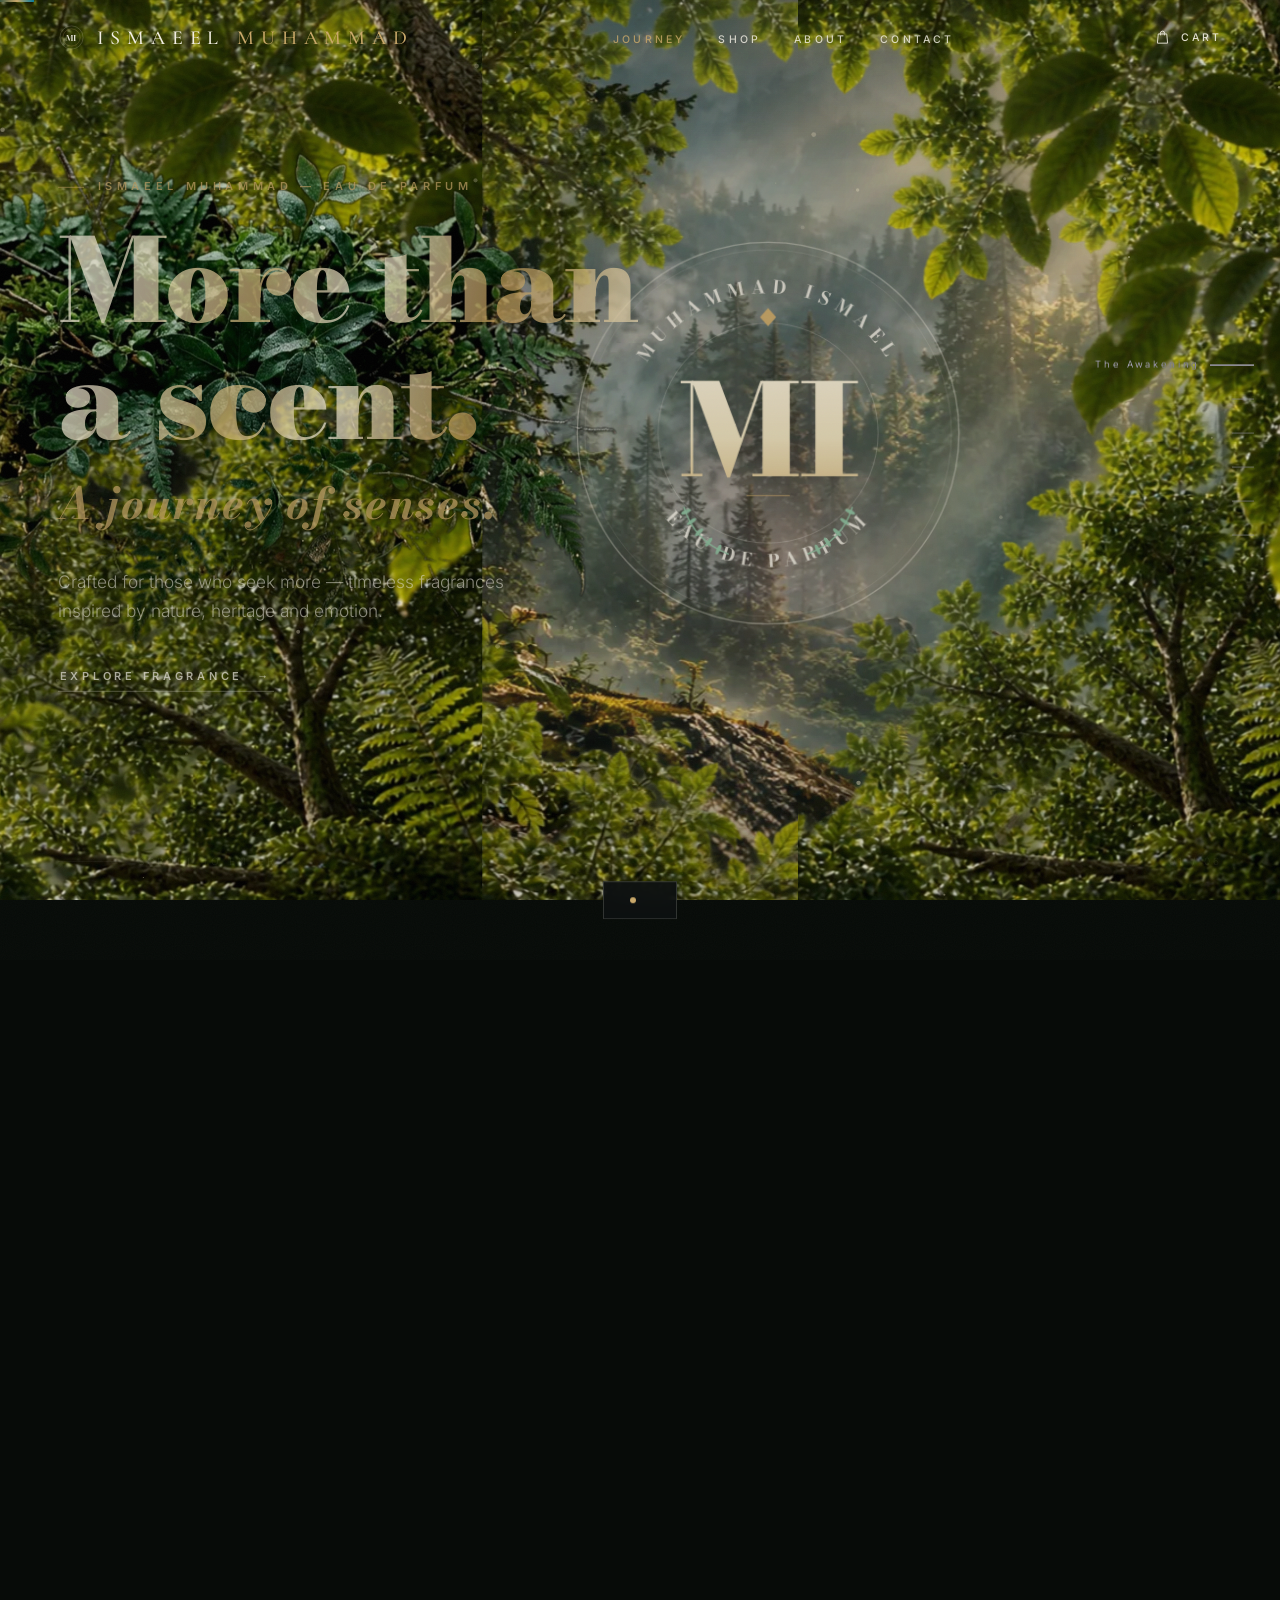
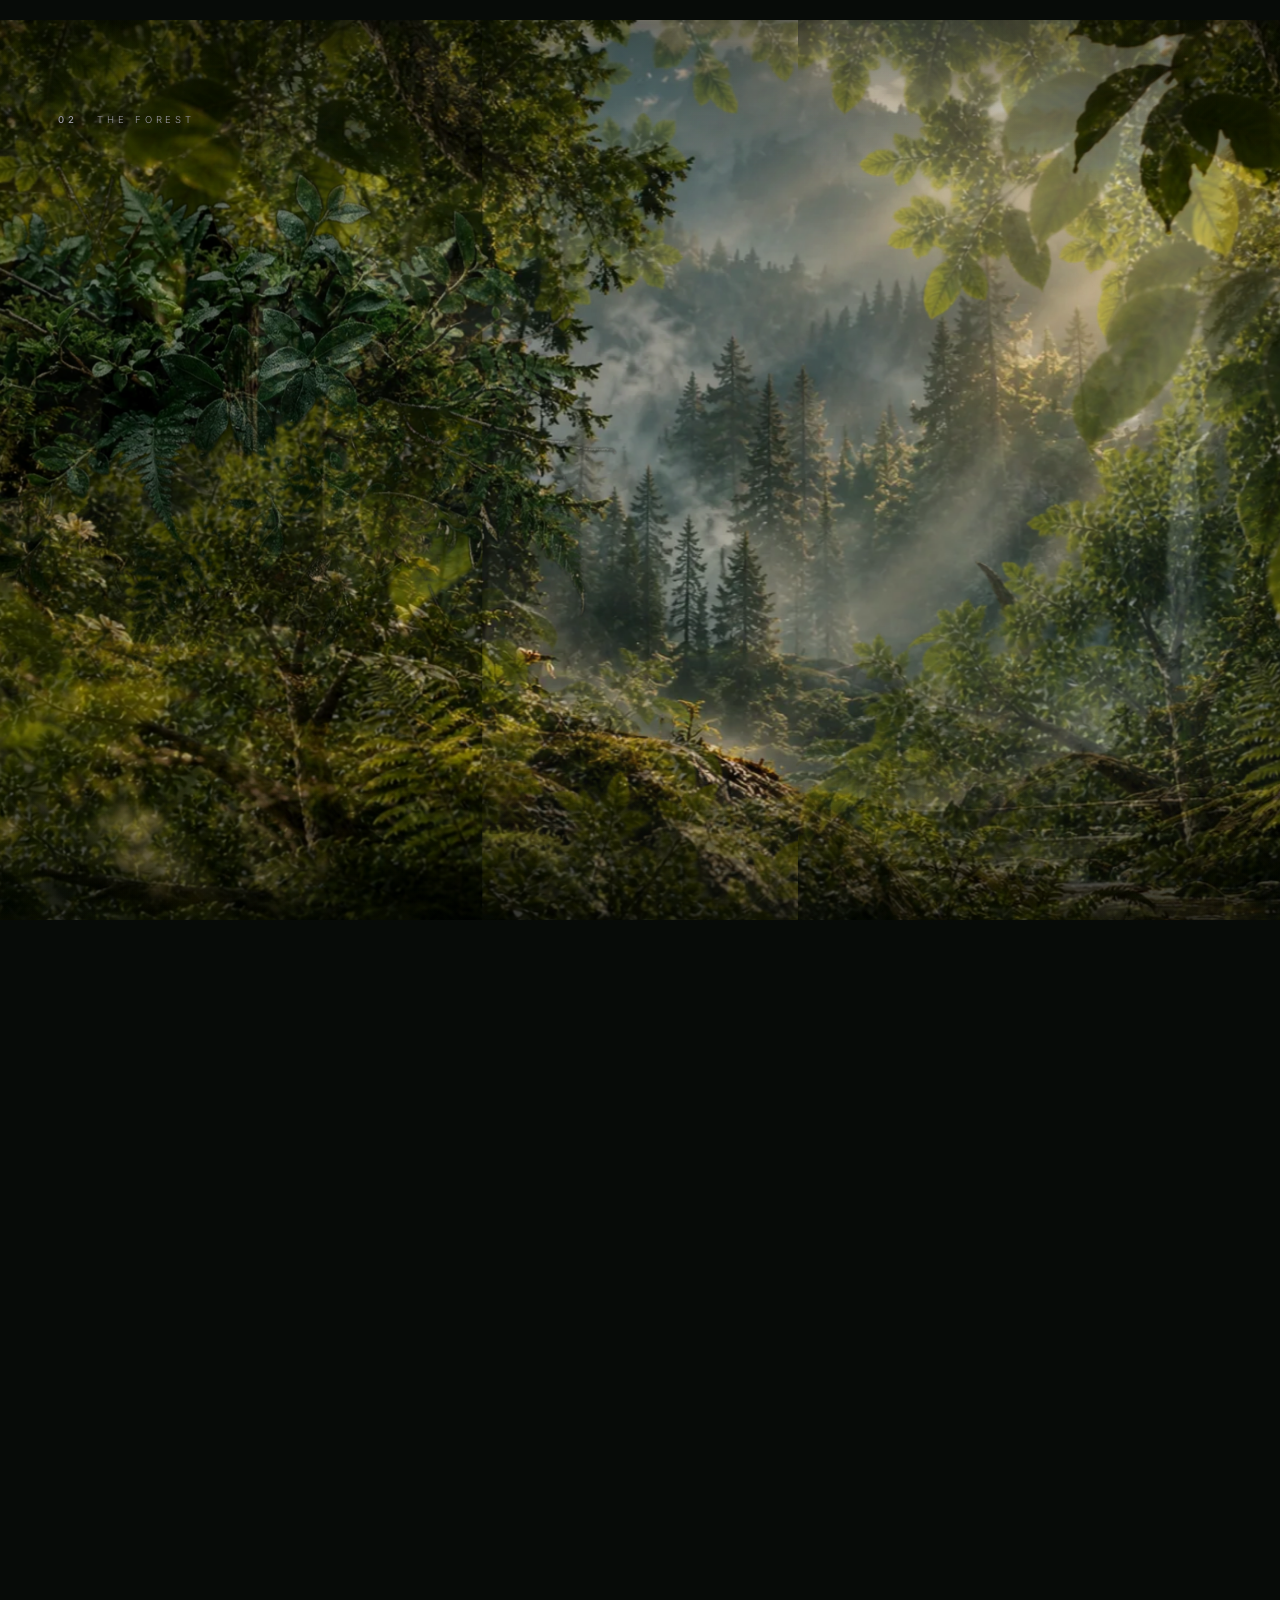
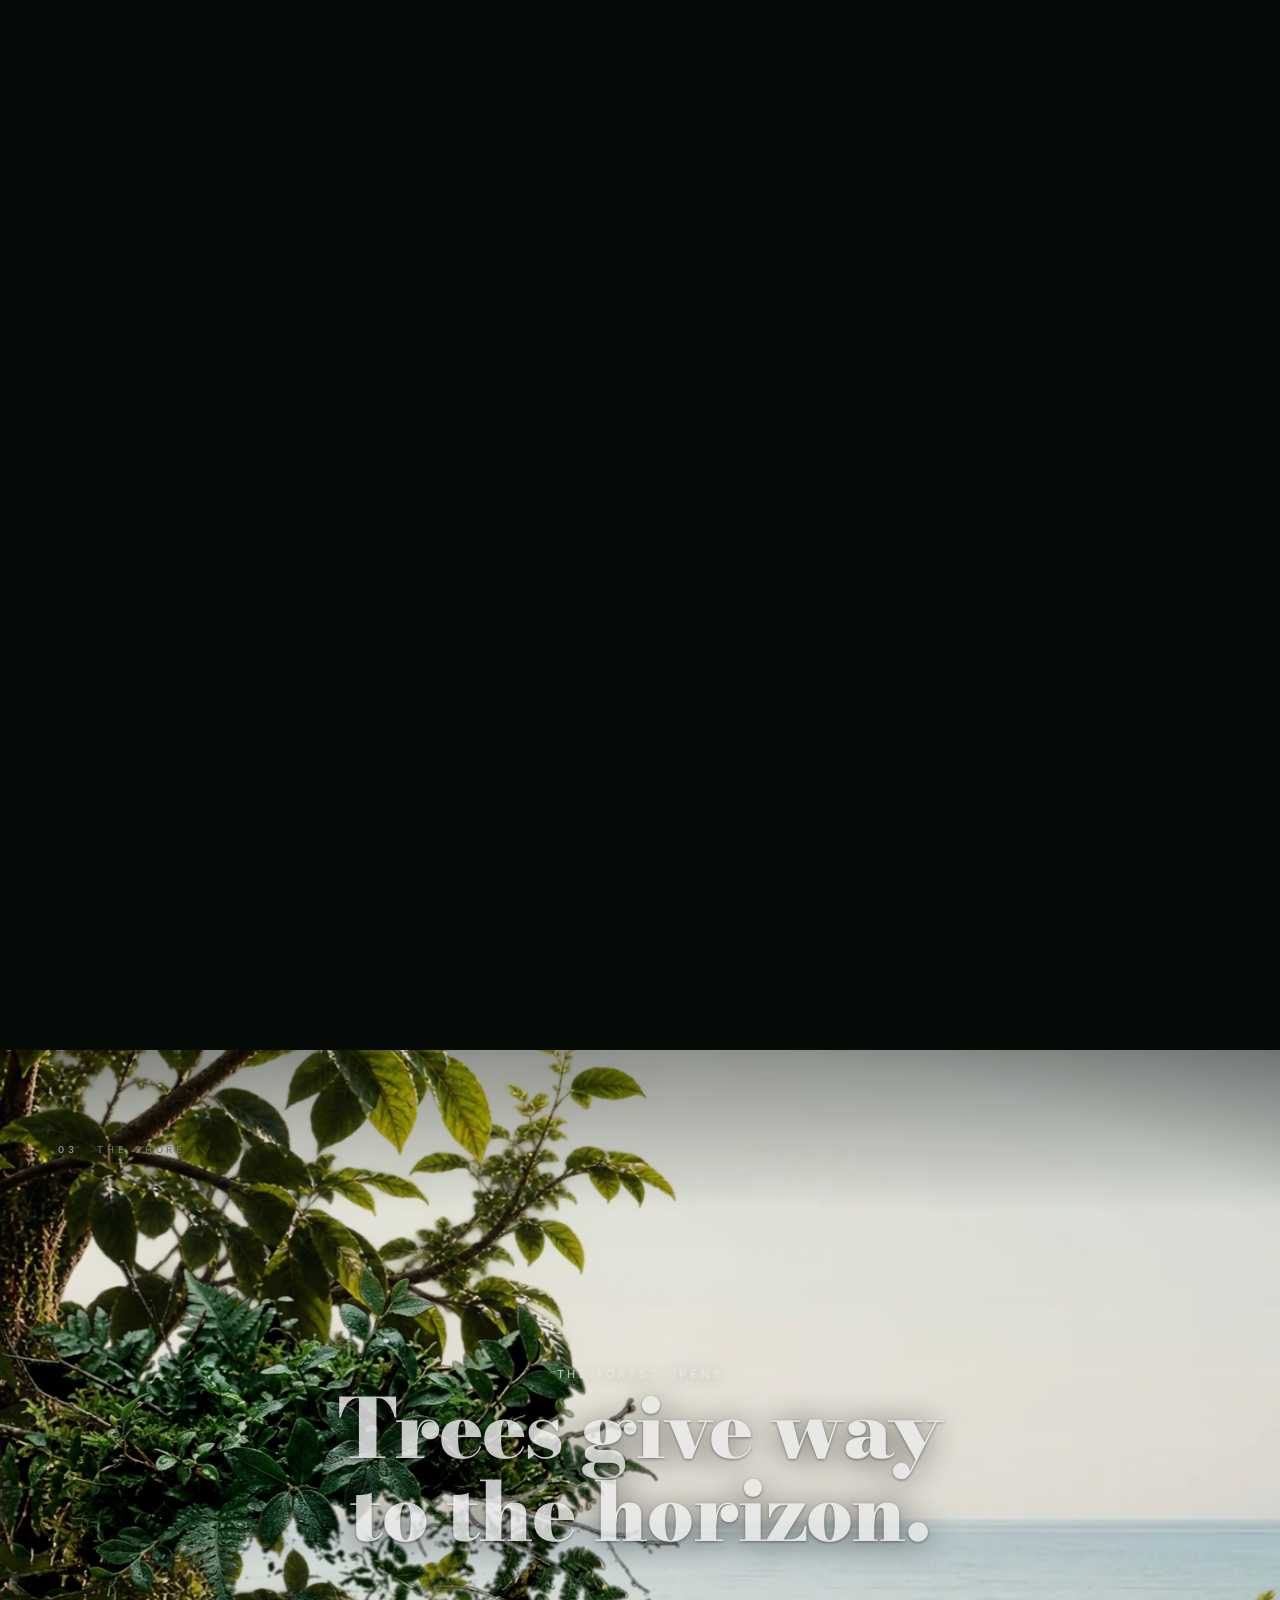
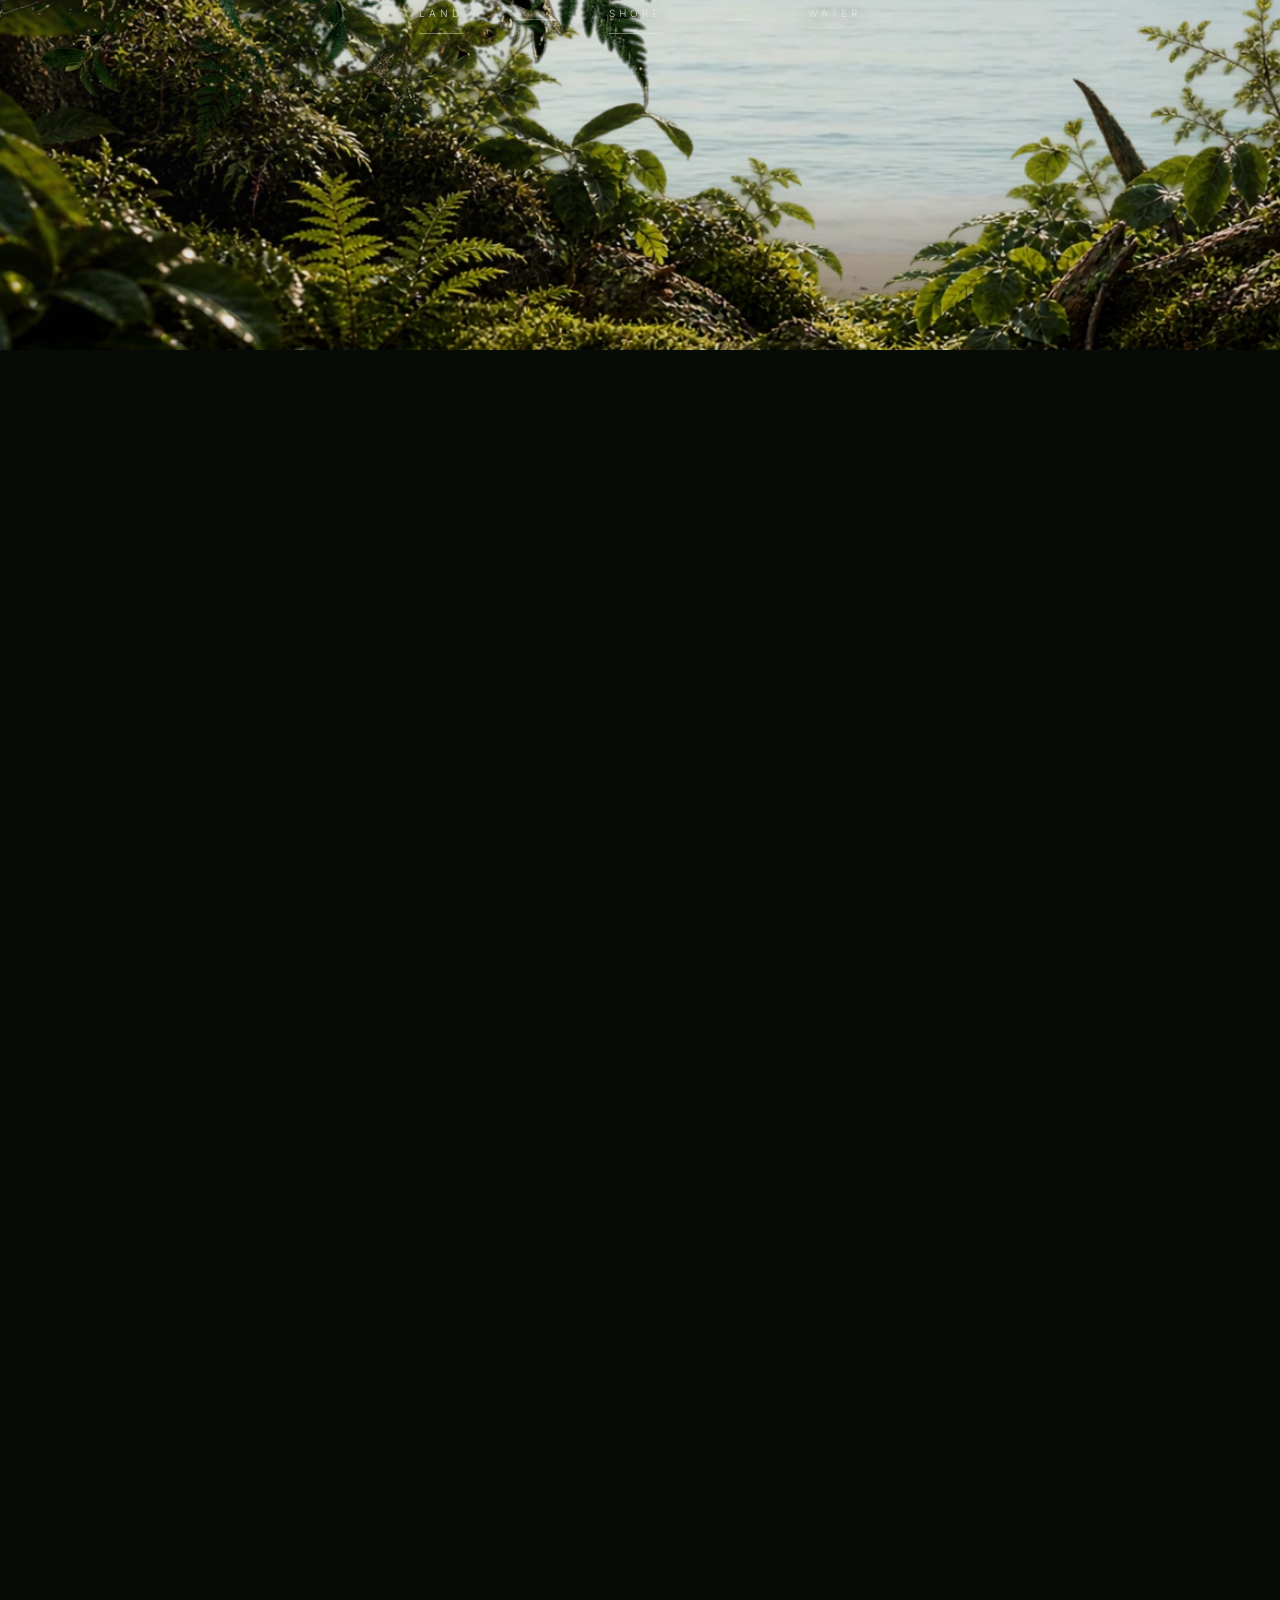
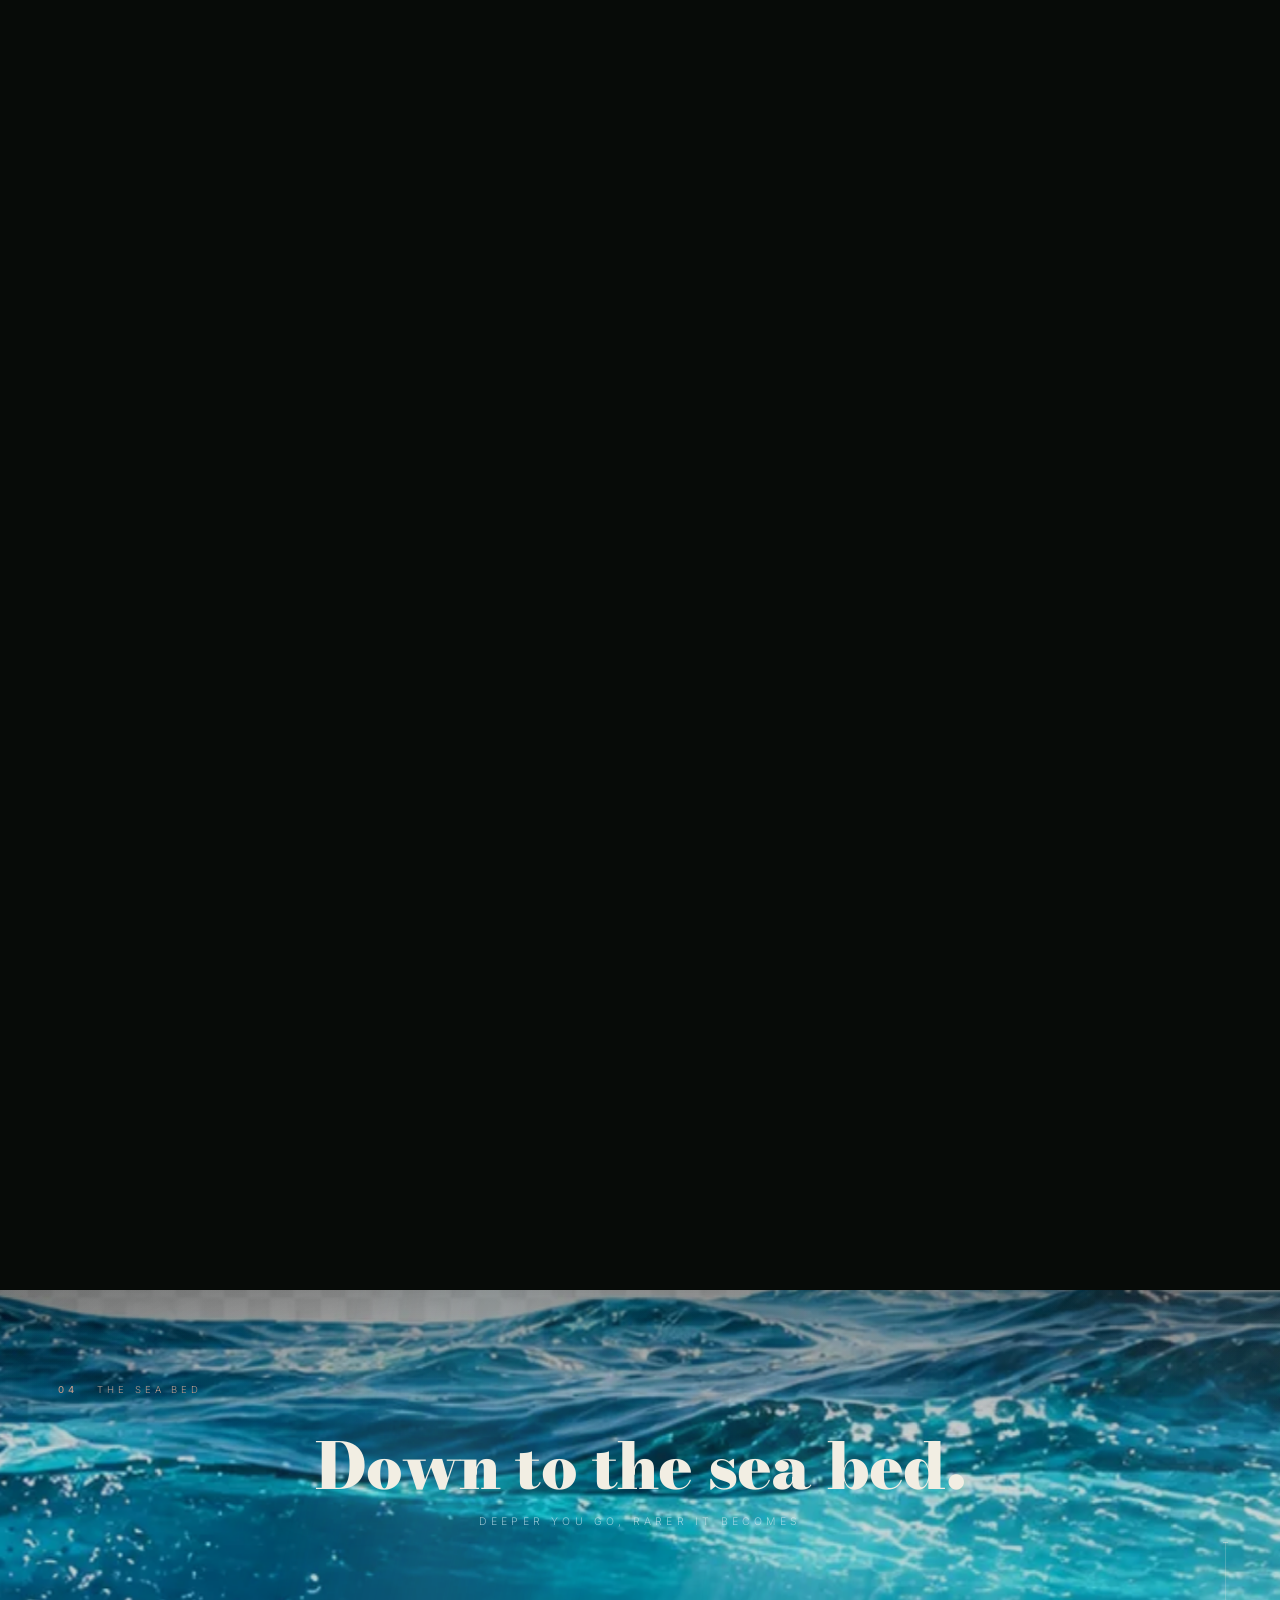
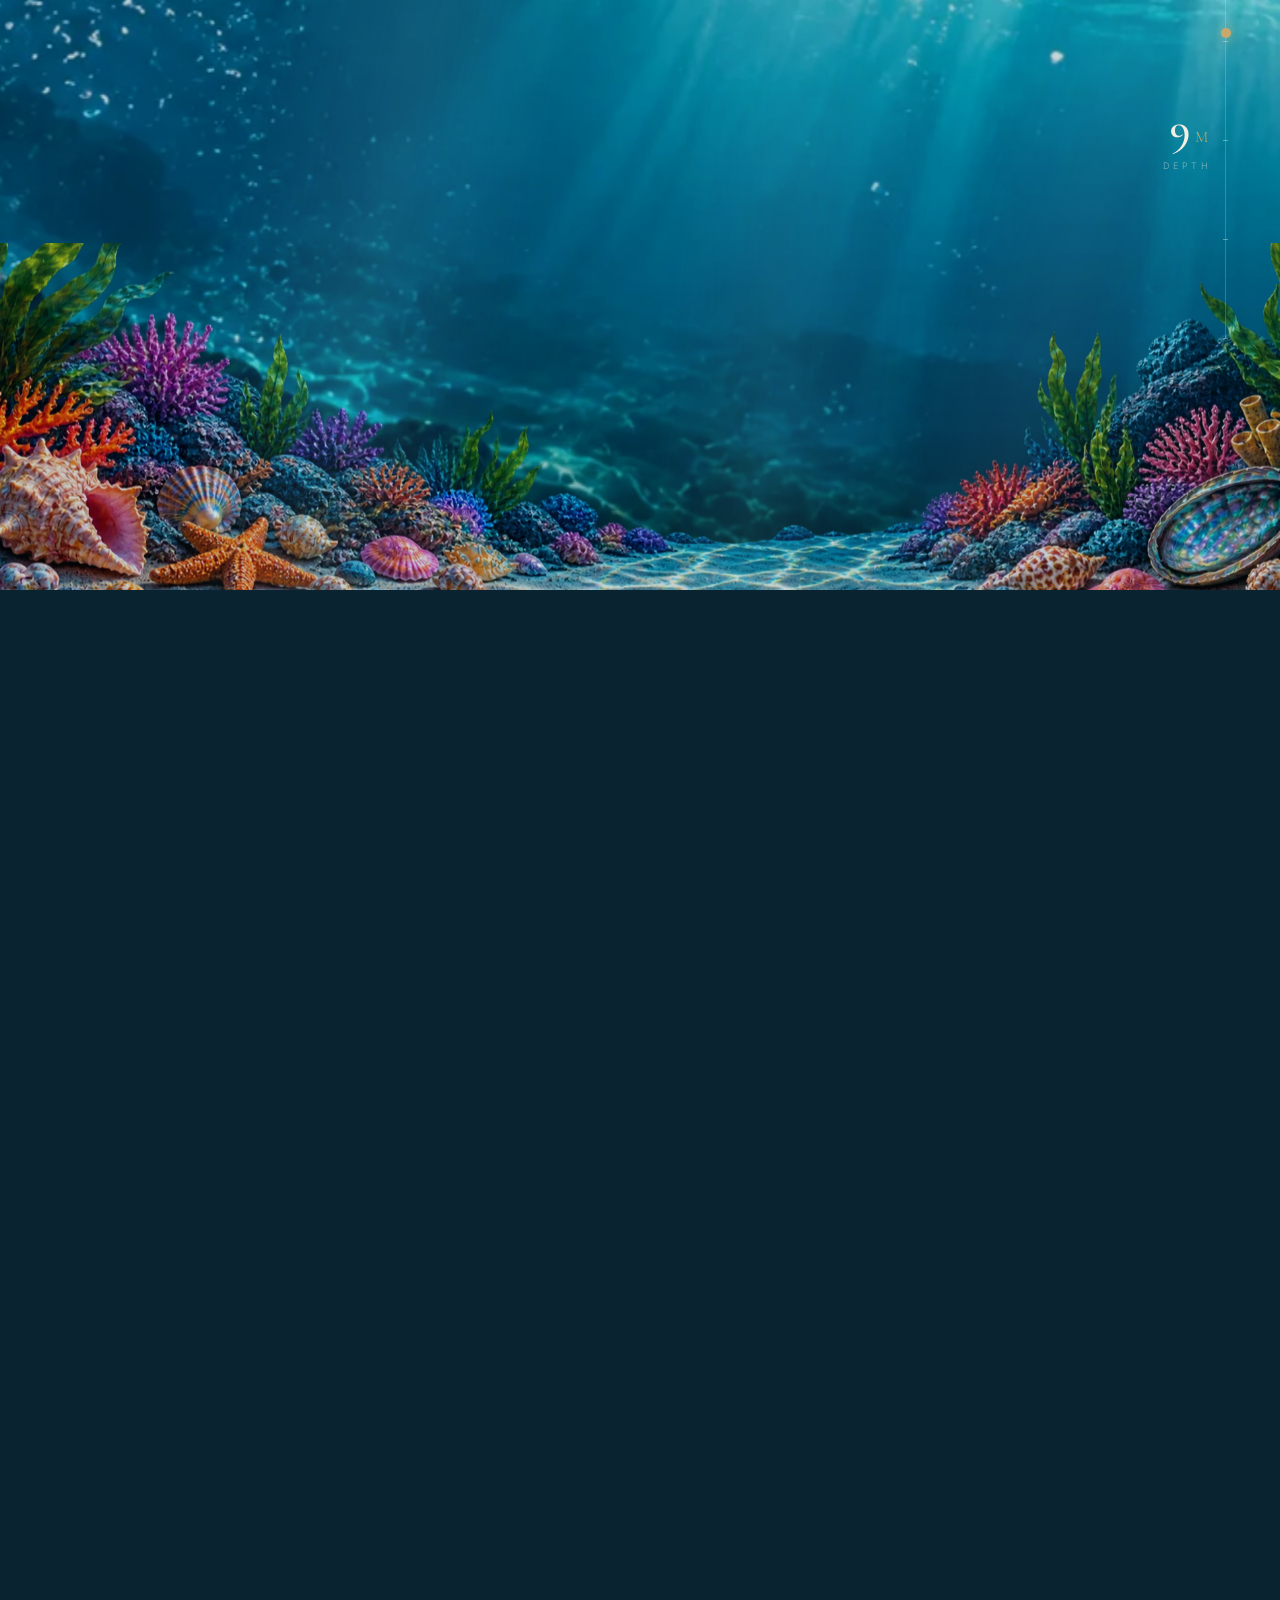
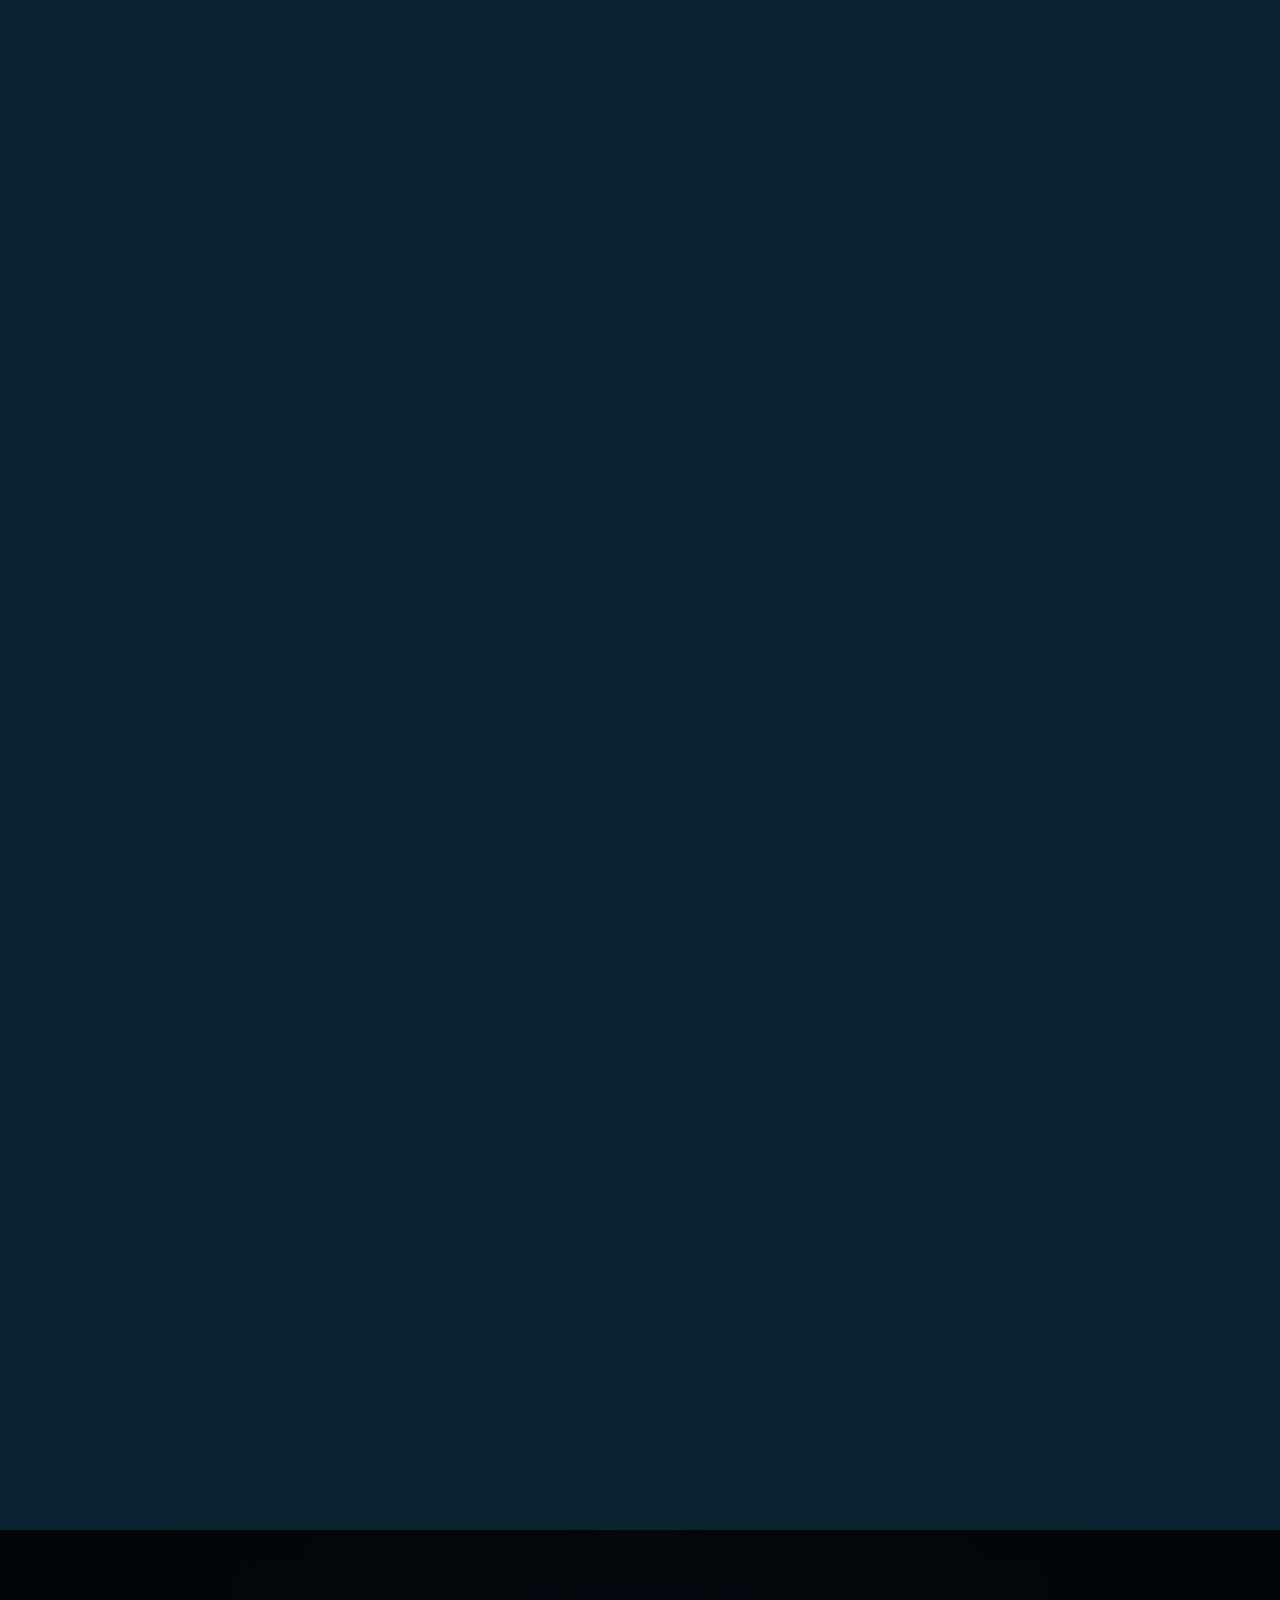
==== commit 041732bb: "v12 — theme reverted to gold, Bodoni Moda, scroll-independent pickers (showcase left / card right / " ====
--- a/index.html
+++ b/index.html
@@ -27,7 +27,7 @@
 <div class="grain" aria-hidden="true"></div>
 
 <nav class="nav" aria-label="Main">
-  <a class="nav__logo" href="index.html"><svg class="nav__mark" viewBox="0 0 64 64" aria-hidden="true"><circle cx="32" cy="32" r="27.5" fill="none" stroke="currentColor" opacity=".4"/><circle cx="32" cy="32" r="20.5" fill="none" stroke="#6fae87" opacity=".6"/><text x="32" y="39.5" text-anchor="middle">MI</text></svg>Ismaeel <em>Muhammad</em></a>
+  <a class="nav__logo" href="index.html"><svg class="nav__mark" viewBox="0 0 64 64" aria-hidden="true"><circle cx="32" cy="32" r="27.5" fill="none" stroke="currentColor" opacity=".4"/><circle cx="32" cy="32" r="20.5" fill="none" stroke="#c9a86a" opacity=".55"/><text x="32" y="39.5" text-anchor="middle">MI</text></svg>Ismaeel <em>Muhammad</em></a>
   <ul class="nav__links">
     <li><a href="index.html" data-nav="journey">Journey</a></li>
     <li><a href="shop.html" data-nav="shop">Shop</a></li>
@@ -74,10 +74,10 @@
 
       <div class="leaf leaf--far" aria-hidden="true"><img src="assets/img/env/model-fore.webp" alt=""></div>
 
-      <!-- the house crest — the Muhammad Ismael monogram seal replaces the
-           bottle in the opening. Built as inline SVG on the brand's own
-           Playfair Display so it stays razor-sharp at any zoom and inherits
-           the maroon & green theme -->
+      <!-- the house crest — the Muhammad Ismael monogram seal in the opening.
+           Inline SVG on the house display face: razor-sharp at any zoom and
+           tinted with the gold theme (swap for the official logo file when
+           it lands in the repo) -->
       <a class="hero-emblem" href="about.html" aria-label="Ismaeel Muhammad — the house of fragrance">
         <div class="hero-emblem-in">
           <span class="halo" aria-hidden="true"></span>
@@ -87,8 +87,8 @@
               <path id="ringBot" d="M 56 180 A 124 124 0 0 0 304 180"/>
               <linearGradient id="miGrad" x1="0" y1="0" x2="0" y2="1">
                 <stop offset="0" stop-color="#f6efe0"/>
-                <stop offset=".55" stop-color="#e9cdd3"/>
-                <stop offset="1" stop-color="#c47887"/>
+                <stop offset=".55" stop-color="#e9dcb8"/>
+                <stop offset="1" stop-color="#c9a86a"/>
               </linearGradient>
             </defs>
             <circle cx="180" cy="180" r="177" fill="none" stroke="rgba(243,238,227,.38)" stroke-width="1.2"/>
@@ -96,7 +96,7 @@
             <circle cx="180" cy="180" r="102" fill="none" stroke="rgba(243,238,227,.26)" stroke-width=".8"/>
             <text class="emblem__ring"><textPath href="#ringTop" startOffset="50%" text-anchor="middle">MUHAMMAD&#160;ISMAEL</textPath></text>
             <text class="emblem__ring"><textPath href="#ringBot" startOffset="50%" text-anchor="middle">EAU&#160;DE&#160;PARFUM</textPath></text>
-            <path d="M180 64l7.5 8.5-7.5 8.5-7.5-8.5z" fill="#c47887"/>
+            <path d="M180 64l7.5 8.5-7.5 8.5-7.5-8.5z" fill="#c9a86a"/>
             <g fill="none" stroke="#8fbf9f" stroke-width="1.4" stroke-linecap="round" opacity=".92">
               <path d="M143 292c-21-8-35-23-41-43"/>
               <path d="M217 292c21-8 35-23 41-43"/>
@@ -113,7 +113,7 @@
               <ellipse cx="251" cy="262" rx="5" ry="1.7" transform="rotate(34 251 262)"/>
               <ellipse cx="256" cy="253" rx="5" ry="1.7" transform="rotate(24 256 253)"/>
             </g>
-            <path d="M160 238h40" stroke="rgba(143,191,159,.75)" stroke-width="1"/>
+            <path d="M160 238h40" stroke="rgba(201,168,106,.75)" stroke-width="1"/>
             <text class="emblem__mi" x="180" y="220" text-anchor="middle">MI</text>
           </svg>
         </div>
@@ -164,6 +164,11 @@
        ================================================ -->
   <section class="scene" id="forest" data-rail="02" aria-label="The forest collection">
     <div class="stage">
+      <!-- the beach, pre-loaded BEHIND the forest world: at the end of the
+           forest the whole forest zooms out (the camera pulls back, per the
+           reference vid) and the beach occurs around it -->
+      <div class="beach-pre" aria-hidden="true"><img src="assets/img/env/beach.webp" alt=""></div>
+      <div class="forest-world">
       <div class="layer forest-bg"><img src="assets/img/env/forest-bg.webp" alt="Deep forest environment"></div>
       <div class="forest-frame" aria-hidden="true">
         <div class="layer ff-mid"><img src="assets/img/env/model-mid.webp" alt=""></div>
@@ -175,18 +180,28 @@
         <div class="sunshaft"></div>
       </div>
       <div class="vignette" aria-hidden="true"></div>
+      </div>
       <div class="stagechip stagechip--forest"><b>02</b> The Forest</div>
 
       <!-- the forest fragrance selector — racing-game style: the model planes
            (the same cut-outs the Hopeful beat used) fill the right of the
            screen, the description card sits on the left, and the arrows /
            arrow-keys / dots / swipe (or simply scrolling) cycle the fragrances -->
+            <!-- the fragrance selector — racing-game style, fully scroll-independent:
+           the model showcase (with the perfume held in the foliage window) sits
+           on the LEFT, the description on the RIGHT, and the arrows live in the
+           brown selection bar at the bottom. Arrows / arrow-keys / dots / swipe
+           change the fragrance — scrolling never does -->
       <div class="picker picker--forest" aria-label="Choose a forest fragrance">
-        <div class="pk-models" aria-hidden="true">
-          <div class="pk-model is-on"><img src="assets/img/env/model-fore.webp" alt=""></div>
-          <div class="pk-model"><img class="flip" src="assets/img/env/model-fore.webp" alt=""></div>
-          <div class="pk-model"><img src="assets/img/env/model-mid.webp" alt=""></div>
-          <div class="pk-model"><img class="flip" src="assets/img/env/model-mid.webp" alt=""></div>
+        <div class="pk-show">
+          <div class="pk-models" aria-hidden="true">
+          <div class="pk-model is-on" data-bx="58" data-by="51"><img src="assets/img/env/model-fore.webp" alt=""></div>
+          <div class="pk-model" data-bx="58" data-by="51"><img class="flip" src="assets/img/env/model-fore.webp" alt=""></div>
+          <div class="pk-model" data-bx="59" data-by="43"><img src="assets/img/env/model-mid.webp" alt=""></div>
+          <div class="pk-model" data-bx="59" data-by="43"><img class="flip" src="assets/img/env/model-mid.webp" alt=""></div>
+          </div>
+          <img class="pk-bottlefig" src="assets/img/bottles/five-nine.webp" alt="Five-Nine perfume bottle held in the foliage">
+          <span class="pk-show-frame" aria-hidden="true"></span>
         </div>
 
         <aside class="pk-card">
@@ -194,19 +209,16 @@
           <h3 class="display pk-name">Five-Nine</h3>
           <div class="pk-family">Woody · Amber · Spicy</div>
           <p class="pk-tag">The forest at golden hour — resin, cedar and warm spice.</p>
-          <div class="pk-row">
-            <img class="pk-bottle" src="assets/img/bottles/five-nine.webp" alt="Five-Nine perfume bottle">
-            <div class="pk-meta">
-              <span class="pk-price">from ₨2,600</span>
-              <div class="pk-cta">
-                <a class="btn pk-link" href="product.html?p=five-nine">Discover <span class="arr">→</span></a>
-                <button class="chip-btn" data-add="five-nine">Add to cart</button>
-              </div>
+          <div class="pk-meta">
+            <span class="pk-price">from ₨2,600</span>
+            <div class="pk-cta">
+              <a class="btn pk-link" href="product.html?p=five-nine">Discover <span class="arr">→</span></a>
+              <button class="chip-btn" data-add="five-nine">Add to cart</button>
             </div>
           </div>
         </aside>
 
-        <div class="pk-nav">
+        <div class="pk-bar" role="group" aria-label="Fragrance selection">
           <button class="pk-arrow pk-arrow--prev" aria-label="Previous fragrance"><svg viewBox="0 0 24 24"><path d="M15 5l-7 7 7 7" fill="none" stroke="currentColor" stroke-width="1.6" stroke-linecap="round" stroke-linejoin="round"/></svg></button>
           <div class="pk-dots">
             <button class="on" data-go="0" aria-label="Five-Nine"></button>
@@ -219,17 +231,7 @@
         <div class="pk-hint"><span>←</span> choose your scent <span>→</span></div>
       </div>
 
-      <!-- the shore, pre-loaded: fades + zooms in at the end of the forest so the
-           background never pops up from the bottom at the forest → shore handoff -->
-      <div class="shore-pre" aria-hidden="true">
-        <div class="layer trans-beach sp-beach"><img src="assets/img/env/beach.webp" alt=""></div>
-        <div class="shore-overlay sp-overlay">
-          <div class="bushes"><img src="assets/img/env/model-mid.webp" alt=""></div>
-          <div class="leaves"><img src="assets/img/env/leaf-near.webp" alt=""></div>
-        </div>
-        <div class="vignette"></div>
-      </div>
-    </div>
+          </div>
   </section>
 
   <!-- ================================================
@@ -261,10 +263,19 @@
 
       <!-- the shore fragrance selector — same picker as the forest, played on
            the beach: model planes right, description left, arrows to cycle -->
+            <!-- the fragrance selector — racing-game style, fully scroll-independent:
+           the model showcase (with the perfume held in the foliage window) sits
+           on the LEFT, the description on the RIGHT, and the arrows live in the
+           brown selection bar at the bottom. Arrows / arrow-keys / dots / swipe
+           change the fragrance — scrolling never does -->
       <div class="picker picker--shore" aria-label="Choose a shore fragrance">
-        <div class="pk-models" aria-hidden="true">
-          <div class="pk-model is-on"><img src="assets/img/env/model-fore.webp" alt=""></div>
-          <div class="pk-model"><img class="flip" src="assets/img/env/model-mid.webp" alt=""></div>
+        <div class="pk-show">
+          <div class="pk-models" aria-hidden="true">
+          <div class="pk-model is-on" data-bx="58" data-by="51"><img src="assets/img/env/model-fore.webp" alt=""></div>
+          <div class="pk-model" data-bx="59" data-by="43"><img class="flip" src="assets/img/env/model-mid.webp" alt=""></div>
+          </div>
+          <img class="pk-bottlefig" src="assets/img/bottles/zesty.webp" alt="Zesty perfume bottle held in the foliage">
+          <span class="pk-show-frame" aria-hidden="true"></span>
         </div>
 
         <aside class="pk-card">
@@ -272,19 +283,16 @@
           <h3 class="display pk-name">Zesty</h3>
           <div class="pk-family">Citrus · Aquatic · Fresh</div>
           <p class="pk-tag">Salt on skin, sun on water.</p>
-          <div class="pk-row">
-            <img class="pk-bottle" src="assets/img/bottles/zesty.webp" alt="Zesty perfume bottle">
-            <div class="pk-meta">
-              <span class="pk-price">from ₨2,200</span>
-              <div class="pk-cta">
-                <a class="btn pk-link" href="product.html?p=zesty">Discover <span class="arr">→</span></a>
-                <button class="chip-btn" data-add="zesty">Add to cart</button>
-              </div>
+          <div class="pk-meta">
+            <span class="pk-price">from ₨2,200</span>
+            <div class="pk-cta">
+              <a class="btn pk-link" href="product.html?p=zesty">Discover <span class="arr">→</span></a>
+              <button class="chip-btn" data-add="zesty">Add to cart</button>
             </div>
           </div>
         </aside>
 
-        <div class="pk-nav">
+        <div class="pk-bar" role="group" aria-label="Fragrance selection">
           <button class="pk-arrow pk-arrow--prev" aria-label="Previous fragrance"><svg viewBox="0 0 24 24"><path d="M15 5l-7 7 7 7" fill="none" stroke="currentColor" stroke-width="1.6" stroke-linecap="round" stroke-linejoin="round"/></svg></button>
           <div class="pk-dots">
             <button class="on" data-go="0" aria-label="Zesty"></button>
@@ -330,10 +338,19 @@
 
       <!-- the sea-bed fragrance selector — the deepest picks, chosen between
            the light rays. Same picker: models right, description left -->
-      <div class="picker picker--ocean" aria-label="Choose a deep fragrance">
-        <div class="pk-models" aria-hidden="true">
-          <div class="pk-model is-on"><img src="assets/img/env/model-mid.webp" alt=""></div>
-          <div class="pk-model"><img class="flip" src="assets/img/env/model-fore.webp" alt=""></div>
+            <!-- the fragrance selector — racing-game style, fully scroll-independent:
+           the model showcase (with the perfume held in the foliage window) sits
+           on the LEFT, the description on the RIGHT, and the arrows live in the
+           brown selection bar at the bottom. Arrows / arrow-keys / dots / swipe
+           change the fragrance — scrolling never does -->
+      <div class="picker picker--ocean" aria-label="Choose a sea bed fragrance">
+        <div class="pk-show">
+          <div class="pk-models" aria-hidden="true">
+          <div class="pk-model is-on" data-bx="59" data-by="43"><img src="assets/img/env/model-mid.webp" alt=""></div>
+          <div class="pk-model" data-bx="58" data-by="51"><img class="flip" src="assets/img/env/model-fore.webp" alt=""></div>
+          </div>
+          <img class="pk-bottlefig" src="assets/img/bottles/sophisticated.webp" alt="Sophisticated perfume bottle held in the foliage">
+          <span class="pk-show-frame" aria-hidden="true"></span>
         </div>
 
         <aside class="pk-card">
@@ -341,19 +358,16 @@
           <h3 class="display pk-name">Sophisticated</h3>
           <div class="pk-family">Amber · Leather · Woody</div>
           <p class="pk-tag">Depth, quietly worn.</p>
-          <div class="pk-row">
-            <img class="pk-bottle" src="assets/img/bottles/sophisticated.webp" alt="Sophisticated perfume bottle">
-            <div class="pk-meta">
-              <span class="pk-price">from ₨2,800</span>
-              <div class="pk-cta">
-                <a class="btn pk-link" href="product.html?p=sophisticated">Discover <span class="arr">→</span></a>
-                <button class="chip-btn" data-add="sophisticated">Add to cart</button>
-              </div>
+          <div class="pk-meta">
+            <span class="pk-price">from ₨2,800</span>
+            <div class="pk-cta">
+              <a class="btn pk-link" href="product.html?p=sophisticated">Discover <span class="arr">→</span></a>
+              <button class="chip-btn" data-add="sophisticated">Add to cart</button>
             </div>
           </div>
         </aside>
 
-        <div class="pk-nav">
+        <div class="pk-bar" role="group" aria-label="Fragrance selection">
           <button class="pk-arrow pk-arrow--prev" aria-label="Previous fragrance"><svg viewBox="0 0 24 24"><path d="M15 5l-7 7 7 7" fill="none" stroke="currentColor" stroke-width="1.6" stroke-linecap="round" stroke-linejoin="round"/></svg></button>
           <div class="pk-dots">
             <button class="on" data-go="0" aria-label="Sophisticated"></button>
@@ -521,7 +535,7 @@
     <div class="waterecho" aria-hidden="true"></div>
     <span class="eyebrow" data-reveal>The journey continues</span>
     <h2 class="display" data-reveal style="--d:.1s">You don't browse Ismaeel Muhammad.<br>You <em>enter</em> it.</h2>
-    <a class="btn-solid maroon" href="shop.html" data-reveal style="--d:.2s">Shop the collection</a>
+    <a class="btn-solid gold" href="shop.html" data-reveal style="--d:.2s">Shop the collection</a>
   </section>
 
 </main>
--- a/assets/css/base.css
+++ b/assets/css/base.css
@@ -2,9 +2,11 @@
    ISMAEEL MUHAMMAD — base design system
    ============================================================ */
 
-@font-face { font-family:'Playfair Display'; src:url('../fonts/playfair-display-latin-700-normal.woff2') format('woff2'); font-weight:700; font-style:normal; font-display:swap; }
-@font-face { font-family:'Playfair Display'; src:url('../fonts/playfair-display-latin-900-normal.woff2') format('woff2'); font-weight:900; font-style:normal; font-display:swap; }
-@font-face { font-family:'Playfair Display'; src:url('../fonts/playfair-display-latin-700-italic.woff2') format('woff2'); font-weight:700; font-style:italic; font-display:swap; }
+@font-face { font-family:'Bodoni Moda'; src:url('../fonts/bodoni-moda-latin-400-normal.woff2') format('woff2'); font-weight:400; font-style:normal; font-display:swap; }
+@font-face { font-family:'Bodoni Moda'; src:url('../fonts/bodoni-moda-latin-700-normal.woff2') format('woff2'); font-weight:700; font-style:normal; font-display:swap; }
+@font-face { font-family:'Bodoni Moda'; src:url('../fonts/bodoni-moda-latin-900-normal.woff2') format('woff2'); font-weight:900; font-style:normal; font-display:swap; }
+@font-face { font-family:'Bodoni Moda'; src:url('../fonts/bodoni-moda-latin-400-italic.woff2') format('woff2'); font-weight:400; font-style:italic; font-display:swap; }
+@font-face { font-family:'Bodoni Moda'; src:url('../fonts/bodoni-moda-latin-700-italic.woff2') format('woff2'); font-weight:700; font-style:italic; font-display:swap; }
 @font-face { font-family:'Cormorant Garamond'; src:url('../fonts/cormorant-garamond-latin-300-normal.woff2') format('woff2'); font-weight:300; font-style:normal; font-display:swap; }
 @font-face { font-family:'Cormorant Garamond'; src:url('../fonts/cormorant-garamond-latin-400-normal.woff2') format('woff2'); font-weight:400; font-style:normal; font-display:swap; }
 @font-face { font-family:'Cormorant Garamond'; src:url('../fonts/cormorant-garamond-latin-500-normal.woff2') format('woff2'); font-weight:500; font-style:normal; font-display:swap; }
@@ -20,25 +22,17 @@
   --serif:'Cormorant Garamond', Georgia, 'Times New Roman', serif;
   --sans:'Inter', -apple-system, 'Segoe UI', Helvetica, Arial, sans-serif;
 
-  --ink:#0c0709;
-  --paper:#f3eee3;
-  --paper-dim:#d8d2c4;
-  --charcoal:#150e12;
-  --charcoal-2:#1d1418;
+  --ink:#070b08;
+  --paper:#f2eee3;
+  --paper-dim:#d9d4c5;
+  --charcoal:#0e1112;
+  --charcoal-2:#16191a;
 
   --forest-1:#07130d; --forest-2:#18291c; --forest-3:#405b42;
   --ocean-1:#0a2330;  --ocean-2:#063e59;  --ocean-3:#087c9c;
   --deep:#030d16;
   --sand:#c5c4b5; --stone:#87908a;
-
-  /* the house theme — maroon & green. --maroon-2 / --maroon-soft carry the
-     old gold accent roles; --green-2 is the theme's second voice */
-  --maroon:#7d2f3f;
-  --maroon-2:#c47887;
-  --maroon-soft:rgba(196,120,135,.5);
-  --green:#2e5c44;
-  --green-2:#93c3a4;
-  --green-soft:rgba(147,195,164,.5);
+  --gold:#c9a86a; --gold-soft:rgba(201,168,106,.55);
   --mist:rgba(214,226,214,.16);
 
   --line:rgba(242,238,227,.16);
@@ -71,13 +65,13 @@
 a{ color:inherit; text-decoration:none; }
 button{ font-family:inherit; color:inherit; background:none; border:0; cursor:pointer; }
 input,textarea,select{ font-family:inherit; font-size:inherit; }
-::selection{ background:var(--maroon); color:#f6e9d8; }
-
-:focus-visible{ outline:1.5px solid var(--green-2); outline-offset:3px; border-radius:2px; }
+::selection{ background:var(--gold); color:#100c04; }
+
+:focus-visible{ outline:1.5px solid var(--gold); outline-offset:3px; border-radius:2px; }
 
 /* ---------- typography ---------- */
 .display{
-  font-family:'Playfair Display', var(--serif); font-weight:700;
+  font-family:'Bodoni Moda', var(--serif); font-weight:700;
   line-height:1.02; letter-spacing:-.012em;
   text-wrap:balance;
 }
@@ -87,11 +81,11 @@
 h3.display{ font-size:clamp(28px,3.6vw,50px); }
 .eyebrow{
   font-family:var(--sans); font-size:11px; font-weight:600;
-  letter-spacing:.42em; text-transform:uppercase; color:var(--green-2);
+  letter-spacing:.42em; text-transform:uppercase; color:var(--gold);
 }
 .eyebrow::before{
   content:''; display:inline-block; width:26px; height:1px;
-  background:var(--green-2); margin-right:14px; vertical-align:middle; opacity:.8;
+  background:var(--gold); margin-right:14px; vertical-align:middle; opacity:.8;
 }
 .label{
   font-size:11px; font-weight:500; letter-spacing:.34em; text-transform:uppercase;
@@ -119,7 +113,7 @@
   transform:scaleX(1); transform-origin:right;
   transition:transform .55s var(--ease), opacity .4s;
 }
-.btn:hover{ color:var(--maroon-2); }
+.btn:hover{ color:var(--gold); }
 .btn:hover::after{ transform:scaleX(.35); opacity:.9; }
 .btn:hover .arr{ transform:translateX(8px); }
 
@@ -132,8 +126,8 @@
   transition:background .5s var(--ease), border-color .5s var(--ease), color .5s var(--ease);
 }
 .btn-solid:hover{ background:var(--paper); color:var(--ink); border-color:var(--paper); }
-.btn-solid.maroon{ border-color:var(--maroon-soft); color:var(--maroon-2); }
-.btn-solid.maroon:hover{ background:var(--maroon); border-color:var(--maroon); color:#f6e9d8; }
+.btn-solid.gold{ border-color:var(--gold-soft); color:var(--gold); }
+.btn-solid.gold:hover{ background:var(--gold); border-color:var(--gold); color:#171004; }
 .btn-solid:disabled{ opacity:.4; pointer-events:none; }
 
 /* ---------- reveal on scroll (applied only when JS allows) ---------- */
@@ -170,10 +164,10 @@
   white-space:nowrap;
   display:inline-flex; align-items:center; gap:12px;
 }
-.nav__logo em{ font-style:normal; color:var(--green-2); }
+.nav__logo em{ font-style:normal; color:var(--gold); }
 .nav__mark{ width:27px; height:27px; flex:none; }
 .nav__mark text{
-  font-family:'Playfair Display', Georgia, serif; font-weight:700;
+  font-family:'Bodoni Moda', Georgia, serif; font-weight:700;
   font-size:19px; fill:currentColor; letter-spacing:.5px;
 }
 .nav__links{ display:flex; gap:clamp(18px,2.6vw,40px); list-style:none; }
@@ -184,10 +178,10 @@
 }
 .nav__links a::after{
   content:''; position:absolute; left:0; bottom:0; width:100%; height:1px;
-  background:var(--maroon-2); transform:scaleX(0); transform-origin:left;
+  background:var(--gold); transform:scaleX(0); transform-origin:left;
   transition:transform .45s var(--ease);
 }
-.nav__links a:hover{ opacity:1; color:var(--maroon-2); }
+.nav__links a:hover{ opacity:1; color:var(--gold); }
 .nav__links a:hover::after{ transform:scaleX(1); }
 .nav__right{ display:flex; align-items:center; gap:clamp(14px,2vw,26px); }
 
@@ -196,12 +190,12 @@
   font-size:10.5px; font-weight:500; letter-spacing:.3em; text-transform:uppercase;
   opacity:.9; transition:color .4s;
 }
-.cart-btn:hover{ color:var(--maroon-2); }
+.cart-btn:hover{ color:var(--gold); }
 .cart-btn svg{ width:17px; height:17px; }
 .cart-count{
   min-width:18px; height:18px; padding:0 4px; border-radius:9px;
   display:inline-flex; align-items:center; justify-content:center;
-  background:var(--maroon); color:#f6e9d8;
+  background:var(--gold); color:#171004;
   font-size:10px; font-weight:600; letter-spacing:0;
 }
 .cart-count[data-empty="1"]{ display:none; }
@@ -229,7 +223,7 @@
   display:flex; justify-content:space-between; align-items:baseline;
   transform:translateY(18px); opacity:0; transition:transform .6s var(--ease), opacity .6s;
 }
-.mobile-menu a .no{ font-family:var(--sans); font-size:11px; letter-spacing:.3em; color:var(--maroon-2); }
+.mobile-menu a .no{ font-family:var(--sans); font-size:11px; letter-spacing:.3em; color:var(--gold); }
 body.menu-open .mobile-menu a{ transform:none; opacity:1; }
 body.menu-open .mobile-menu a:nth-child(1){ transition-delay:.08s }
 body.menu-open .mobile-menu a:nth-child(2){ transition-delay:.14s }
@@ -267,7 +261,7 @@
 .progressbar{
   position:fixed; top:0; left:0; height:2px; width:100%; z-index:300;
   transform-origin:left; transform:scaleX(0);
-  background:linear-gradient(90deg, var(--green), var(--green-2) 34%, var(--maroon-2) 68%, var(--maroon));
+  background:linear-gradient(90deg, var(--forest-3), var(--gold), var(--ocean-3));
 }
 
 /* ============================================================
@@ -302,8 +296,8 @@
 .pcard:hover .pcard__glow{ opacity:1; }
 .pcard__badge{
   position:absolute; top:14px; left:14px; z-index:2;
-  font-size:9px; letter-spacing:.3em; font-weight:500; color:var(--maroon-2);
-  border:1px solid var(--maroon-soft); padding:6px 10px 5px;
+  font-size:9px; letter-spacing:.3em; font-weight:500; color:var(--gold);
+  border:1px solid var(--gold-soft); padding:6px 10px 5px;
   background:rgba(7,11,8,.35); backdrop-filter:blur(6px);
 }
 .pcard__actions{
@@ -320,14 +314,14 @@
   transition:background .4s, color .4s, border-color .4s;
 }
 .chip-btn:hover{ background:var(--paper); color:var(--ink); border-color:var(--paper); }
-.chip-btn.is-on{ border-color:var(--maroon-2); color:var(--maroon-2); }
+.chip-btn.is-on{ border-color:var(--gold); color:var(--gold); }
 .pcard__info{ padding:18px 2px 0; }
 .pcard__name{
   font-family:var(--serif); font-weight:500; font-size:21px; letter-spacing:.08em;
 }
 .pcard__family{ font-size:9.5px; letter-spacing:.3em; color:rgba(242,238,227,.5); margin-top:5px; }
 .pcard__row{ display:flex; justify-content:space-between; align-items:baseline; margin-top:10px; }
-.pcard__price{ font-size:13px; font-weight:500; letter-spacing:.06em; color:var(--maroon-2); }
+.pcard__price{ font-size:13px; font-weight:500; letter-spacing:.06em; color:var(--gold); }
 .pcard__stars{ font-size:10px; letter-spacing:.18em; color:rgba(242,238,227,.55); }
 
 /* ============================================================
@@ -356,7 +350,7 @@
 }
 .cart__title{ font-family:var(--serif); font-size:22px; letter-spacing:.14em; font-weight:500; }
 .cart__close{ font-size:10px; letter-spacing:.3em; opacity:.7; padding:8px; }
-.cart__close:hover{ color:var(--maroon-2); opacity:1; }
+.cart__close:hover{ color:var(--gold); opacity:1; }
 .cart__body{ flex:1; overflow-y:auto; padding:10px 28px; }
 .cart__empty{ text-align:center; padding:70px 10px; color:rgba(242,238,227,.55); }
 .cart__empty .display{ font-size:26px; color:var(--paper); margin-bottom:10px; }
@@ -375,9 +369,9 @@
 .citem__ctrl{ display:flex; align-items:center; gap:10px; margin-top:10px; }
 .qty{ display:inline-flex; align-items:center; border:1px solid var(--line); }
 .qty button{ width:26px; height:26px; font-size:14px; line-height:1; opacity:.8; }
-.qty button:hover{ color:var(--maroon-2); opacity:1; }
+.qty button:hover{ color:var(--gold); opacity:1; }
 .qty span{ min-width:26px; text-align:center; font-size:12px; }
-.citem__price{ font-size:13px; color:var(--maroon-2); font-weight:500; white-space:nowrap; }
+.citem__price{ font-size:13px; color:var(--gold); font-weight:500; white-space:nowrap; }
 .citem__rm{ font-size:9.5px; letter-spacing:.2em; opacity:.5; margin-top:8px; display:block; }
 .citem__rm:hover{ color:#e08f8f; opacity:1; }
 
@@ -400,7 +394,7 @@
   max-width:90vw; white-space:nowrap; overflow:hidden; text-overflow:ellipsis;
 }
 .toast.show{ transform:translate(-50%, 0); }
-.toast .dot{ width:6px; height:6px; border-radius:50%; background:var(--maroon-2); flex:none; }
+.toast .dot{ width:6px; height:6px; border-radius:50%; background:var(--gold); flex:none; }
 
 /* ============================================================
    FOOTER
@@ -414,9 +408,9 @@
   font-family:var(--serif); font-weight:300; letter-spacing:.2em;
   font-size:clamp(24px,2.6vw,38px); line-height:1.3; text-transform:uppercase;
 }
-.footer__word em{ font-style:italic; color:var(--maroon-2); letter-spacing:.06em; text-transform:none; }
+.footer__word em{ font-style:italic; color:var(--gold); letter-spacing:.06em; text-transform:none; }
 .footer__tag{ margin-top:18px; font-size:12.5px; color:rgba(242,238,227,.55); max-width:34ch; }
-.footer h4{ font-size:10px; letter-spacing:.34em; font-weight:500; color:var(--green-2); margin-bottom:20px; }
+.footer h4{ font-size:10px; letter-spacing:.34em; font-weight:500; color:var(--gold); margin-bottom:20px; }
 .footer ul{ list-style:none; }
 .footer ul a{
   display:inline-block; font-size:13px; color:rgba(242,238,227,.68);
@@ -429,7 +423,7 @@
   font-size:12px; letter-spacing:.08em; padding:11px 0; outline:none;
 }
 .news input::placeholder{ color:rgba(242,238,227,.35); }
-.news button{ font-size:10px; letter-spacing:.26em; color:var(--green-2); padding:0 4px; }
+.news button{ font-size:10px; letter-spacing:.26em; color:var(--gold); padding:0 4px; }
 .news button:hover{ text-decoration:underline; }
 .footer__bottom{
   display:flex; flex-wrap:wrap; gap:14px; justify-content:space-between; align-items:center;
@@ -450,7 +444,7 @@
   font-size:clamp(15px,2.4vw,24px); padding-left:.5em; text-align:center;
 }
 .veil__bar{ width:min(200px,40vw); height:1px; background:var(--line); overflow:hidden; }
-.veil__bar i{ display:block; height:100%; width:100%; background:linear-gradient(90deg, var(--green-2), var(--maroon-2)); transform:translateX(-100%); animation:veilload 1.4s var(--ease) forwards; }
+.veil__bar i{ display:block; height:100%; width:100%; background:var(--gold); transform:translateX(-100%); animation:veilload 1.4s var(--ease) forwards; }
 @keyframes veilload{ to{ transform:none; } }
 
 @media (prefers-reduced-motion:reduce){
--- a/assets/css/journey.css
+++ b/assets/css/journey.css
@@ -106,11 +106,11 @@
   animation:bobble 9s ease-in-out infinite alternate;
 }
 .emblem__ring{
-  font-family:'Playfair Display', var(--serif); font-weight:700;
+  font-family:'Bodoni Moda', var(--serif); font-weight:700;
   font-size:16.5px; letter-spacing:.38em; fill:rgba(243,238,227,.85);
 }
 .emblem__mi{
-  font-family:'Playfair Display', var(--serif); font-weight:900;
+  font-family:'Bodoni Moda', var(--serif); font-weight:900;
   font-size:118px; letter-spacing:-.015em; fill:url(#miGrad);
 }
 .hero-emblem-in .halo{
@@ -127,14 +127,14 @@
 .hero-copy .eyebrow{ display:block; margin-bottom:26px; }
 .hero-copy h1{
   margin-bottom:10px;
-  background:linear-gradient(104deg,#f6eeda 8%,#e6c4cc 34%,#f9f1de 50%,#c47887 72%,#eed9c2 96%);
+  background:linear-gradient(104deg,#f6eeda 8%,#d9bc7d 34%,#f9f1de 50%,#c8a15c 72%,#efdfb8 96%);
   -webkit-background-clip:text; background-clip:text; color:transparent;
   filter:drop-shadow(0 6px 34px rgba(0,0,0,.45));
 }
 .hero-copy .journeysub{
   font-family:var(--serif); font-style:italic; font-weight:400;
-  font-family:'Playfair Display', var(--serif); font-style:italic; font-weight:700;
-  font-size:clamp(24px,3.4vw,46px); color:var(--green-2);
+  font-family:'Bodoni Moda', var(--serif); font-style:italic; font-weight:700;
+  font-size:clamp(24px,3.4vw,46px); color:var(--gold);
   margin-bottom:26px; letter-spacing:.04em;
 }
 .hero-copy p{ max-width:42ch; }
@@ -149,7 +149,7 @@
 .scrollcue{ display:flex; align-items:center; gap:16px; }
 .scrollcue .line{ width:64px; height:1px; background:rgba(242,238,227,.35); position:relative; overflow:hidden; }
 .scrollcue .line::after{
-  content:''; position:absolute; inset:0; background:var(--maroon-2);
+  content:''; position:absolute; inset:0; background:var(--gold);
   transform:translateX(-100%); animation:cue 2.2s var(--ease) infinite;
 }
 @keyframes cue{ 40%{ transform:none; } 100%{ transform:translateX(101%); } }
@@ -203,120 +203,139 @@
 }
 html:not(.cinema) .forest-pre{ display:none; }
 
-/* the shore scene pre-loaded into the end of the forest — it fades and
-   zooms in over the last beat, so the forest → shore handoff shows the
-   beach already in place (fade/zoom only, never a rise from the bottom) */
-.shore-pre{
-  position:absolute; inset:0; z-index:7; pointer-events:none;
-  opacity:0; will-change:transform,opacity;
-}
-html:not(.cinema) .shore-pre{ display:none; }
-
-/* ============================================================
-   THE FRAGRANCE PICKER — racing-game selector
-   model planes fill the screen (right-weighted), the description
-   card rides the left, arrows / keys / dots / swipe cycle items
-   ============================================================ */
-.pk-models{ position:absolute; inset:0; }
-.pk-model{
-  position:absolute; inset:-8%; will-change:transform,opacity;
-}
-.pk-model img{
-  width:100%; height:100%; object-fit:cover; object-position:62% 30%;
-}
+/* the beach sits BEHIND the forest world — at the end of the forest the
+   world zooms out (scales down toward centre, like the reference vid) and
+   the beach occurs around it. It matches the transition's own first frame
+   (same image, same 1.14 scale) so the stage dissolve stays one-flow */
+.beach-pre{ position:absolute; inset:-7%; z-index:0; will-change:transform; }
+.beach-pre img{ width:100%; height:100%; object-fit:cover; object-position:50% 45%; }
+.forest-world{ position:absolute; inset:0; z-index:1; will-change:transform,opacity; }
+html:not(.cinema) .beach-pre{ display:none; }
+
+/* ============================================================
+   THE FRAGRANCE PICKER — racing-game selector (scroll-independent)
+   showcase (model + perfume in its foliage window) LEFT,
+   description card RIGHT, arrows in the brown bar at the bottom
+   ============================================================ */
+.pk-show{
+  position:absolute; left:var(--pad); top:50%; transform:translateY(-50%);
+  z-index:6; width:clamp(320px, 38vw, 560px); height:min(76vh, 730px);
+}
+.pk-models{ position:absolute; inset:0; overflow:hidden; }
+.pk-model{ position:absolute; inset:-6%; will-change:transform,opacity; }
+.pk-model img{ width:100%; height:100%; object-fit:cover; object-position:50% 42%; }
 .pk-model img.flip{ transform:scaleX(-1); }
 .pk-model img{ animation:swayA 13s ease-in-out infinite alternate; }
 
-/* description card — left side */
+/* the perfume sits INSIDE the foliage window of the model layer —
+   this is what makes the perfumes display (v12 fix) */
+.pk-bottlefig{
+  position:absolute; z-index:3; height:46%;
+  left:58%; top:50%; translate:-50% -50%;
+  filter:drop-shadow(0 26px 30px rgba(0,0,0,.55)) drop-shadow(0 0 46px rgba(201,168,106,.18));
+  will-change:transform,opacity;
+}
+/* the showcase frame — the "showcase area" panel */
+.pk-show-frame{
+  position:absolute; inset:0; z-index:4; pointer-events:none;
+  border:1px solid rgba(201,168,106,.4);
+  box-shadow:inset 0 0 0 1px rgba(7,11,8,.35), inset 0 0 90px rgba(7,11,8,.38), 0 30px 70px rgba(0,0,0,.4);
+}
+.pk-show-frame::after{
+  content:''; position:absolute; inset:10px;
+  border:1px solid rgba(242,238,227,.14); pointer-events:none;
+}
+
+/* description card — right side */
 .pk-card{
-  position:absolute; left:var(--pad); top:50%; transform:translateY(-50%);
-  z-index:7; width:min(440px, 42vw);
+  position:absolute; right:var(--pad); top:50%; transform:translateY(-50%);
+  z-index:7; width:min(430px, 38vw);
   padding:clamp(24px,3vh,38px) clamp(26px,2.6vw,40px);
-  border:1px solid rgba(243,238,227,.14);
-  background:linear-gradient(125deg, rgba(10,7,9,.58), rgba(10,7,9,.3));
+  border:1px solid rgba(242,238,227,.14);
+  background:linear-gradient(125deg, rgba(10,12,9,.58), rgba(10,12,9,.3));
   backdrop-filter:blur(3px);
   -webkit-backdrop-filter:blur(3px);
 }
-.pk-card .label{ color:rgba(243,238,227,.6); display:block; margin-bottom:20px; }
-.pk-card .label b{ color:var(--maroon-2); font-weight:500; }
+.pk-card .label{ color:rgba(242,238,227,.6); display:block; margin-bottom:20px; }
+.pk-card .label b{ color:var(--gold); font-weight:500; }
 .pk-name{ margin-bottom:12px; }
-.pk-name.display{ font-size:clamp(38px,4.6vw,64px); font-weight:900; }
-.pk-family{ font-size:10.5px; letter-spacing:.34em; color:var(--green-2); margin-bottom:16px; }
-.pk-tag{ font-family:var(--serif); font-style:italic; font-size:18px; color:rgba(243,238,227,.75); }
-.pk-row{ display:flex; align-items:center; gap:24px; margin-top:24px; padding-top:22px; border-top:1px solid rgba(243,238,227,.12); }
-.pk-bottle{
-  height:96px; width:auto; flex:none;
-  filter:drop-shadow(0 18px 22px rgba(0,0,0,.55));
-}
-.pk-meta{ display:flex; flex-direction:column; gap:14px; min-width:0; }
+.pk-name.display{ font-size:clamp(36px,4.2vw,60px); font-weight:900; }
+.pk-family{ font-size:10.5px; letter-spacing:.34em; color:var(--gold); margin-bottom:16px; }
+.pk-tag{ font-family:var(--serif); font-style:italic; font-size:18px; color:rgba(242,238,227,.75); }
+.pk-meta{ display:flex; flex-direction:column; gap:16px; margin-top:26px; padding-top:22px; border-top:1px solid rgba(242,238,227,.12); }
 .pk-price{ font-size:13px; letter-spacing:.12em; color:var(--paper); }
-.pk-cta{ display:flex; align-items:center; gap:20px; flex-wrap:wrap; }
-
-/* arrows + dots + hint — bottom centre, above everything */
-.pk-nav{
-  position:absolute; bottom:5.5vh; left:50%; transform:translateX(-50%);
-  z-index:8; display:flex; align-items:center; gap:clamp(16px,2.4vw,30px);
+.pk-cta{ display:flex; align-items:center; gap:22px; flex-wrap:wrap; }
+
+/* the brown selection bar — arrows live here */
+.pk-bar{
+  position:absolute; bottom:3.4vh; left:50%; transform:translateX(-50%);
+  z-index:8; display:flex; align-items:center; gap:clamp(16px,2.2vw,28px);
+  padding:11px 20px;
+  background:linear-gradient(160deg, #2e2018, #221610 60%, #2a1c14);
+  border:1px solid rgba(201,168,106,.28);
+  box-shadow:0 18px 44px rgba(0,0,0,.45), inset 0 1px 0 rgba(201,168,106,.14);
 }
 .pk-arrow{
-  width:54px; height:54px; border-radius:50%; flex:none;
-  border:1px solid rgba(243,238,227,.35); color:var(--paper);
-  background:rgba(10,7,9,.34); backdrop-filter:blur(6px);
-  -webkit-backdrop-filter:blur(6px);
+  width:46px; height:46px; border-radius:50%; flex:none;
+  border:1px solid rgba(201,168,106,.4); color:var(--gold);
+  background:rgba(201,168,106,.06);
   display:flex; align-items:center; justify-content:center;
   transition:background .4s var(--ease), color .4s var(--ease), border-color .4s, transform .4s var(--ease);
 }
-.pk-arrow svg{ width:20px; height:20px; }
-.pk-arrow:hover{ background:var(--paper); color:var(--ink); border-color:var(--paper); transform:scale(1.06); }
+.pk-arrow svg{ width:18px; height:18px; }
+.pk-arrow:hover{ background:var(--gold); color:#171004; border-color:var(--gold); transform:scale(1.07); }
 .pk-dots{ display:flex; align-items:center; gap:10px; }
-.pk-dots button{
-  width:26px; height:12px; padding:5px 0; position:relative;
-}
+.pk-dots button{ width:26px; height:12px; padding:5px 0; position:relative; }
 .pk-dots button::after{
   content:''; position:absolute; left:0; right:0; top:5.5px; height:2px;
-  background:rgba(243,238,227,.32); transform-origin:center;
+  background:rgba(242,238,227,.32); transform-origin:center;
   transition:background .4s, transform .45s var(--ease);
 }
-.pk-dots button.on::after{ background:var(--maroon-2); transform:scaleX(1.5); }
+.pk-dots button.on::after{ background:var(--gold); transform:scaleX(1.5); }
 .pk-hint{
-  position:absolute; bottom:2.1vh; left:50%; transform:translateX(-50%);
+  position:absolute; bottom:1vh; left:50%; transform:translateX(-50%);
   z-index:8; font-size:9.5px; letter-spacing:.34em; text-transform:uppercase;
-  color:rgba(243,238,227,.5); white-space:nowrap;
+  color:rgba(242,238,227,.5); white-space:nowrap;
 }
 .pk-hint span{
   display:inline-block; padding:1px 7px; margin:0 10px;
-  border:1px solid rgba(243,238,227,.3); border-radius:3px;
-  font-size:10px; color:rgba(243,238,227,.7);
+  border:1px solid rgba(242,238,227,.3); border-radius:3px;
+  font-size:10px; color:rgba(242,238,227,.7);
 }
 
 /* scene skins */
-.picker--shore .pk-card{
-  background:linear-gradient(125deg, rgba(22,10,14,.55), rgba(22,10,14,.28));
-}
-.picker--shore .pk-model img{ object-position:58% 32%; }
-.picker--ocean .pk-card{
-  background:linear-gradient(125deg, rgba(4,16,26,.62), rgba(4,16,26,.34));
-}
-.picker--ocean .pk-model img{ filter:saturate(.72) brightness(.9) contrast(1.02); object-position:60% 28%; }
+.picker--shore .pk-show-frame{ border-color:rgba(201,168,106,.5); }
+.picker--shore .pk-card{ background:linear-gradient(125deg, rgba(20,16,10,.6), rgba(20,16,10,.32)); }
+.picker--ocean .pk-show-frame{ border-color:rgba(160,210,235,.4); }
+.picker--ocean .pk-card{ background:linear-gradient(125deg, rgba(4,16,26,.64), rgba(4,16,26,.36)); }
+.picker--ocean .pk-model img{ filter:saturate(.78) brightness(.92) contrast(1.02); }
 .picker--ocean .pk-model::after{
   content:''; position:absolute; inset:0;
-  background:linear-gradient(to bottom, rgba(12,74,105,.16), rgba(3,24,40,.4));
+  background:linear-gradient(to bottom, rgba(12,74,105,.14), rgba(3,24,40,.36));
   mix-blend-mode:multiply; pointer-events:none;
 }
+.picker--ocean .pk-bottlefig{
+  filter:drop-shadow(0 26px 30px rgba(0,10,20,.6)) drop-shadow(0 0 46px rgba(140,210,235,.22));
+}
 
 @media (max-width:900px){
+  .pk-show{
+    left:var(--pad); right:var(--pad); top:calc(var(--nav-h) + 4vh); transform:none;
+    width:auto; height:38vh;
+  }
+  .pk-bottlefig{ height:52%; }
   .pk-card{
-    left:var(--pad); right:var(--pad); top:auto; bottom:15vh; transform:none;
+    right:var(--pad); left:var(--pad); top:auto; bottom:14vh; transform:none;
     width:auto; padding:18px 20px;
-    background:linear-gradient(125deg, rgba(10,7,9,.78), rgba(10,7,9,.62));
+    background:linear-gradient(125deg, rgba(10,12,9,.8), rgba(10,12,9,.62));
   }
   .pk-card .label{ margin-bottom:12px; }
-  .pk-name.display{ font-size:clamp(30px,8vw,42px); }
+  .pk-name.display{ font-size:clamp(28px,7.5vw,40px); }
   .pk-tag{ font-size:15px; }
-  .pk-row{ gap:16px; margin-top:16px; padding-top:14px; }
-  .pk-bottle{ height:64px; }
+  .pk-meta{ gap:12px; margin-top:14px; padding-top:14px; }
   .pk-cta{ gap:14px; }
-  .pk-nav{ bottom:4.2vh; }
-  .pk-arrow{ width:46px; height:46px; }
+  .pk-bar{ bottom:3.6vh; padding:8px 14px; gap:12px; }
+  .pk-arrow{ width:42px; height:42px; }
   .pk-hint{ display:none; }
 }
 
@@ -444,14 +463,14 @@
 }
 .depthmeter .ruler .pin{
   position:absolute; left:-4.5px; width:10px; height:10px; border-radius:50%;
-  background:var(--maroon-2); box-shadow:0 0 14px rgba(196,120,135,.8);
+  background:var(--gold); box-shadow:0 0 14px rgba(201,168,106,.8);
 }
 .depthmeter .read{ text-align:right; }
 .depthmeter .val{
   font-family:var(--serif); font-size:44px; font-weight:300; line-height:1;
   font-variant-numeric:tabular-nums;
 }
-.depthmeter .val small{ font-size:16px; color:var(--maroon-2); letter-spacing:.2em; margin-left:4px; }
+.depthmeter .val small{ font-size:16px; color:var(--gold); letter-spacing:.2em; margin-left:4px; }
 .depthmeter .lab{ font-size:9px; letter-spacing:.4em; color:rgba(242,238,227,.5); margin-top:8px; text-transform:uppercase; }
 @media (max-width:900px){ .depthmeter{ display:none; } }
 
@@ -467,8 +486,8 @@
 /* ============================================================
    05 — MOST WANTED / THE DEPTHS
    ============================================================ */
-#mostwanted{ height:300vh; background:#0d0710; }
-.mw-stage{ background:radial-gradient(80% 60% at 50% 0%, rgba(125,47,63,.16), transparent 60%), #0d0710; }
+#mostwanted{ height:300vh; background:#02060c; }
+.mw-stage{ background:radial-gradient(80% 60% at 50% 0%, #07172633, transparent 60%), #02060c; }
 .beam{
   position:absolute; top:-24%; left:50%; width:24vw; height:130%;
   transform:translateX(-50%);
@@ -493,8 +512,8 @@
   display:grid; grid-template-columns:repeat(4, 1fr); gap:clamp(14px,2.4vw,34px);
   width:min(1180px, 92vw);
 }
-.mw-card{ --glowc:rgba(196,120,135,.2); }
-.mw-card .pcard__media{ aspect-ratio:3/3.6; --tint:#150b10; background:radial-gradient(90% 70% at 50% 110%, rgba(196,120,135,.08), transparent 60%), #150b10; }
+.mw-card{ --glowc:rgba(140,200,230,.2); }
+.mw-card .pcard__media{ aspect-ratio:3/3.6; --tint:#061019; background:radial-gradient(90% 70% at 50% 110%, rgba(120,180,210,.08), transparent 60%), #061019; }
 .mw-card{ animation:floaty 8s ease-in-out infinite alternate; }
 .mw-card:nth-child(2){ animation-delay:-2.2s; }
 .mw-card:nth-child(3){ animation-delay:-4.1s; }
@@ -508,7 +527,7 @@
    ============================================================ */
 .collections{ background:var(--charcoal); padding:clamp(90px,12vh,160px) 0 clamp(80px,10vh,120px); }
 .collections__head{ padding-inline:var(--pad); margin-bottom:clamp(40px,6vh,70px); display:flex; justify-content:space-between; align-items:flex-end; gap:20px; flex-wrap:wrap; }
-.collections__head h2 em{ font-style:italic; color:var(--maroon-2); }
+.collections__head h2 em{ font-style:italic; color:var(--gold); }
 .portal-grid{
   display:grid; grid-template-columns:repeat(6,1fr); gap:clamp(10px,1.4vw,20px);
   padding-inline:var(--pad);
@@ -532,7 +551,7 @@
 .portal .pt{
   position:absolute; left:22px; right:22px; bottom:20px; z-index:2; color:var(--paper);
 }
-.portal .pt .label{ color:var(--green-2); display:block; margin-bottom:10px; font-size:9.5px; }
+.portal .pt .label{ color:var(--gold); display:block; margin-bottom:10px; font-size:9.5px; }
 .portal .pt h3{ font-size:clamp(26px,3vw,42px); font-weight:900; letter-spacing:.02em; }
 .portal .pt .go{
   display:inline-flex; align-items:center; gap:10px; margin-top:12px;
@@ -542,7 +561,7 @@
 }
 .portal:hover img{ transform:scale(1); opacity:.85; filter:saturate(1); }
 .portal:hover .go{ opacity:1; transform:none; }
-.portal:hover .go{ color:var(--maroon-2); }
+.portal:hover .go{ color:var(--gold); }
 @media (max-width:900px){
   .portal, .portal.wide{ grid-column:span 3; aspect-ratio:4/4.6; }
 }
@@ -552,12 +571,12 @@
    ============================================================ */
 .journey-end{
   position:relative; overflow:hidden;
-  background:#0d0710; color:var(--paper);
+  background:#04070a; color:var(--paper);
   padding:clamp(110px,18vh,220px) var(--pad);
   text-align:center;
 }
 .journey-end .display{ max-width:18ch; margin:0 auto; }
-.journey-end .display em{ font-style:italic; color:var(--maroon-2); }
+.journey-end .display em{ font-style:italic; color:var(--gold); }
 .journey-end .btn-solid{ margin-top:44px; }
 .journey-end .waterecho{
   position:absolute; left:50%; bottom:-42vh; width:120vw; height:60vh; transform:translateX(-50%);
@@ -580,8 +599,8 @@
 .portal--set img{ opacity:.92; object-fit:contain; inset:12% 4%; width:92%; height:76%; }
 
 /* no-JS / reduced-motion cleanups */
-html:not(.cinema) .pk-models,
-html:not(.cinema) .pk-nav,
+html:not(.cinema) .pk-show,
+html:not(.cinema) .pk-bar,
 html:not(.cinema) .pk-hint{ display:none; }
 html:not(.cinema) .water-rise{ display:none; }
 html:not(.cinema) .trans-beach{ opacity:1; }
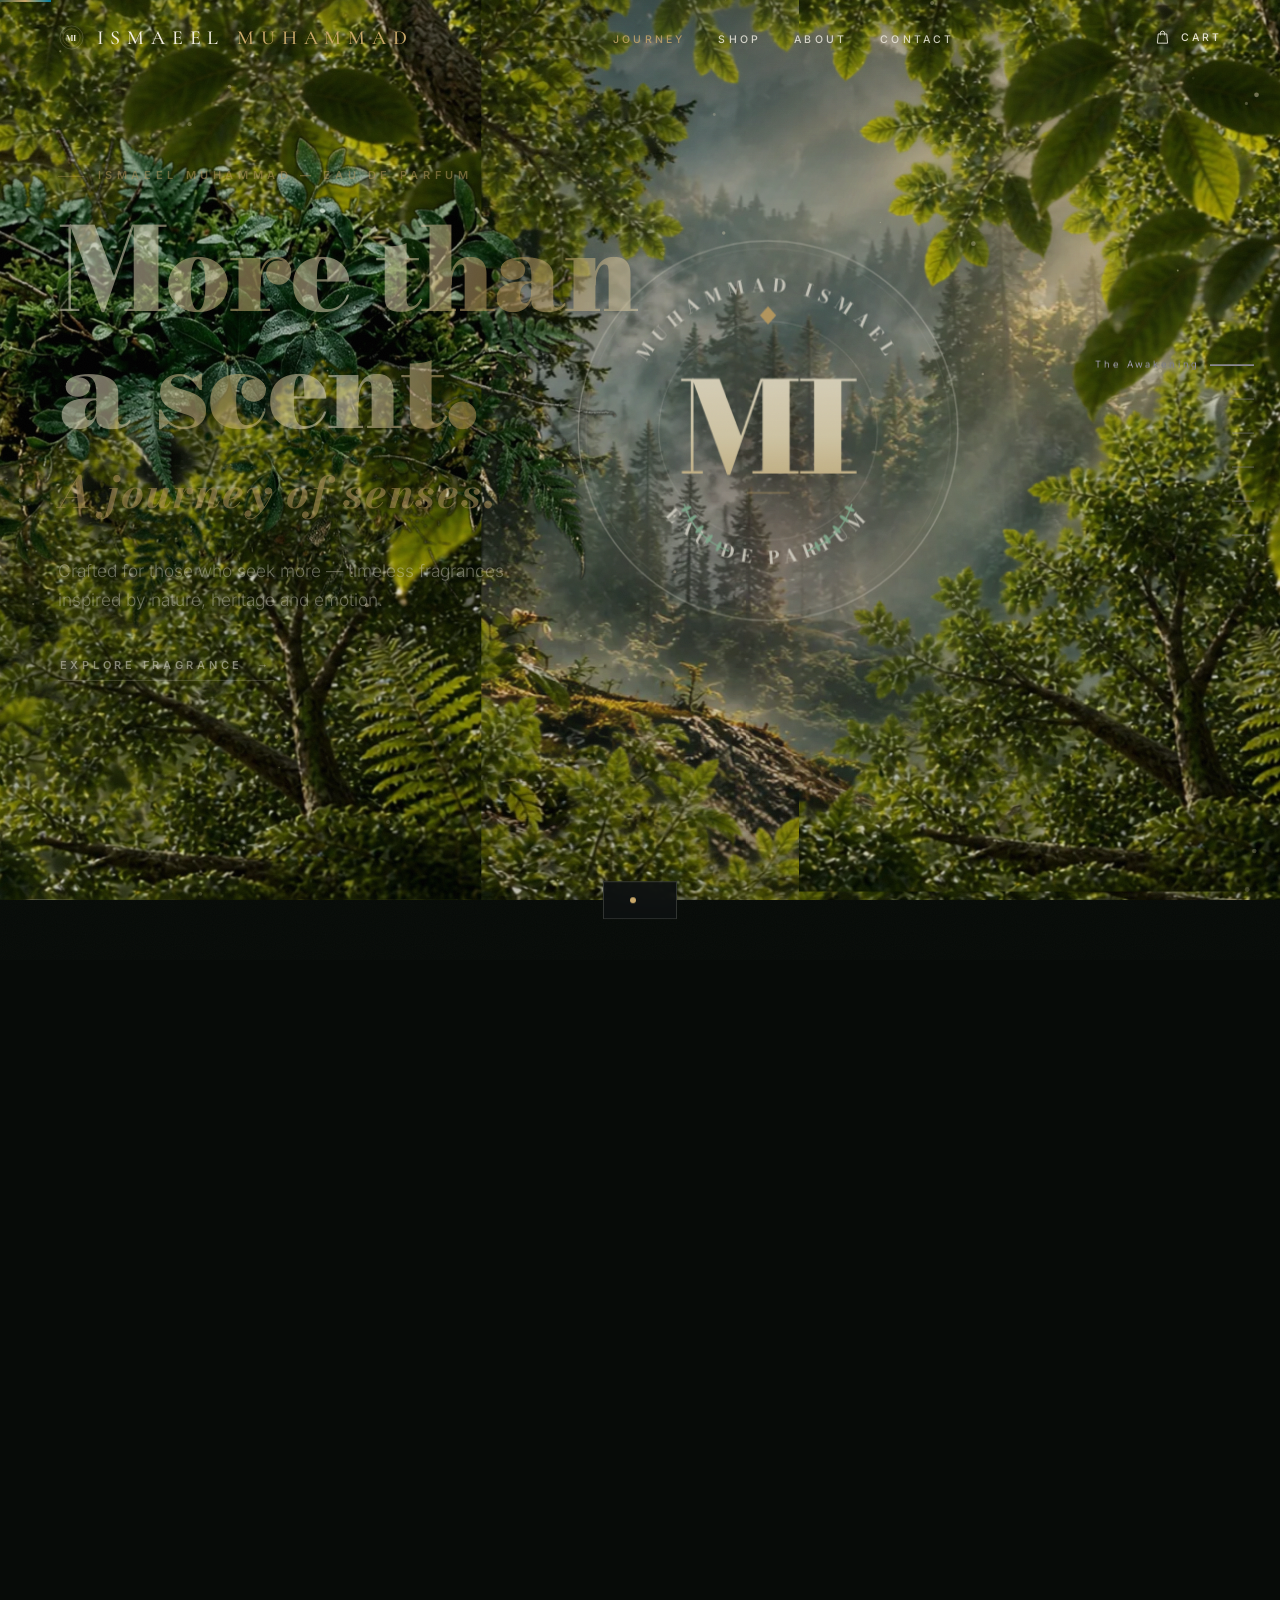
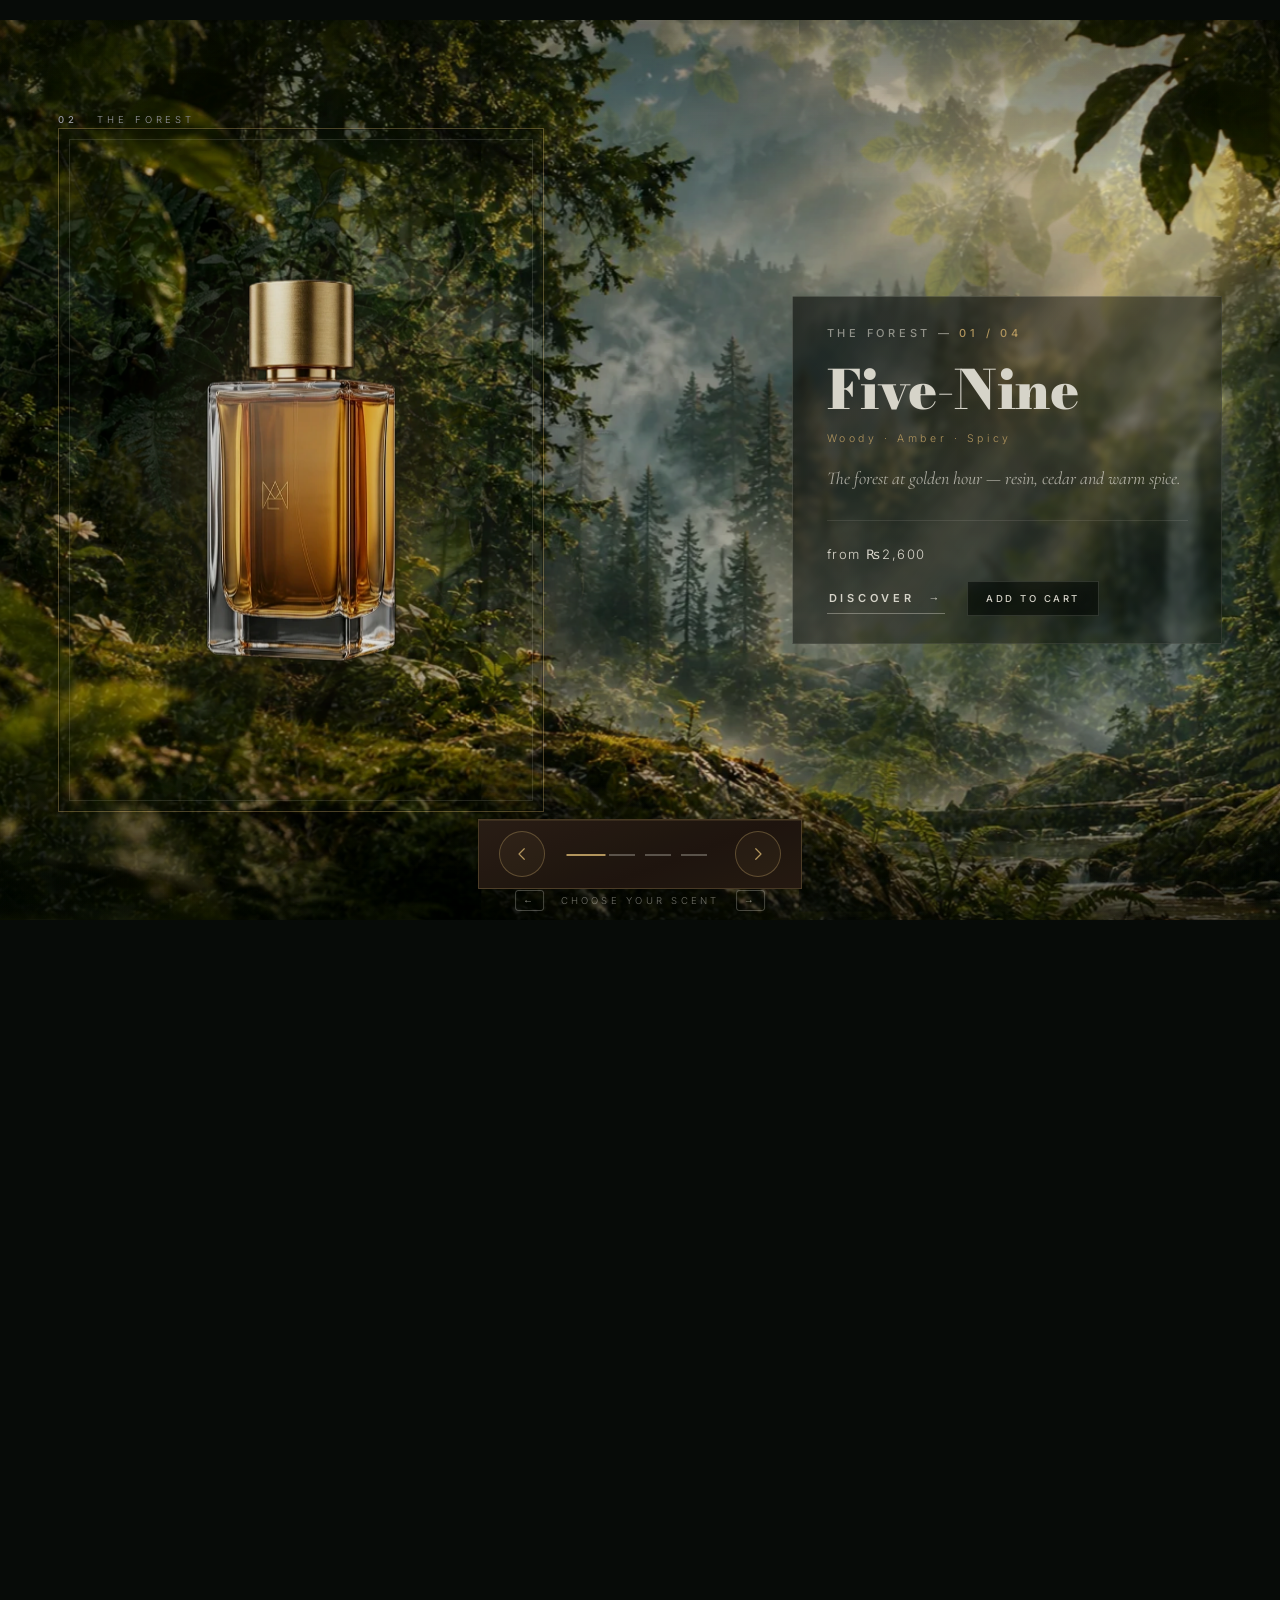
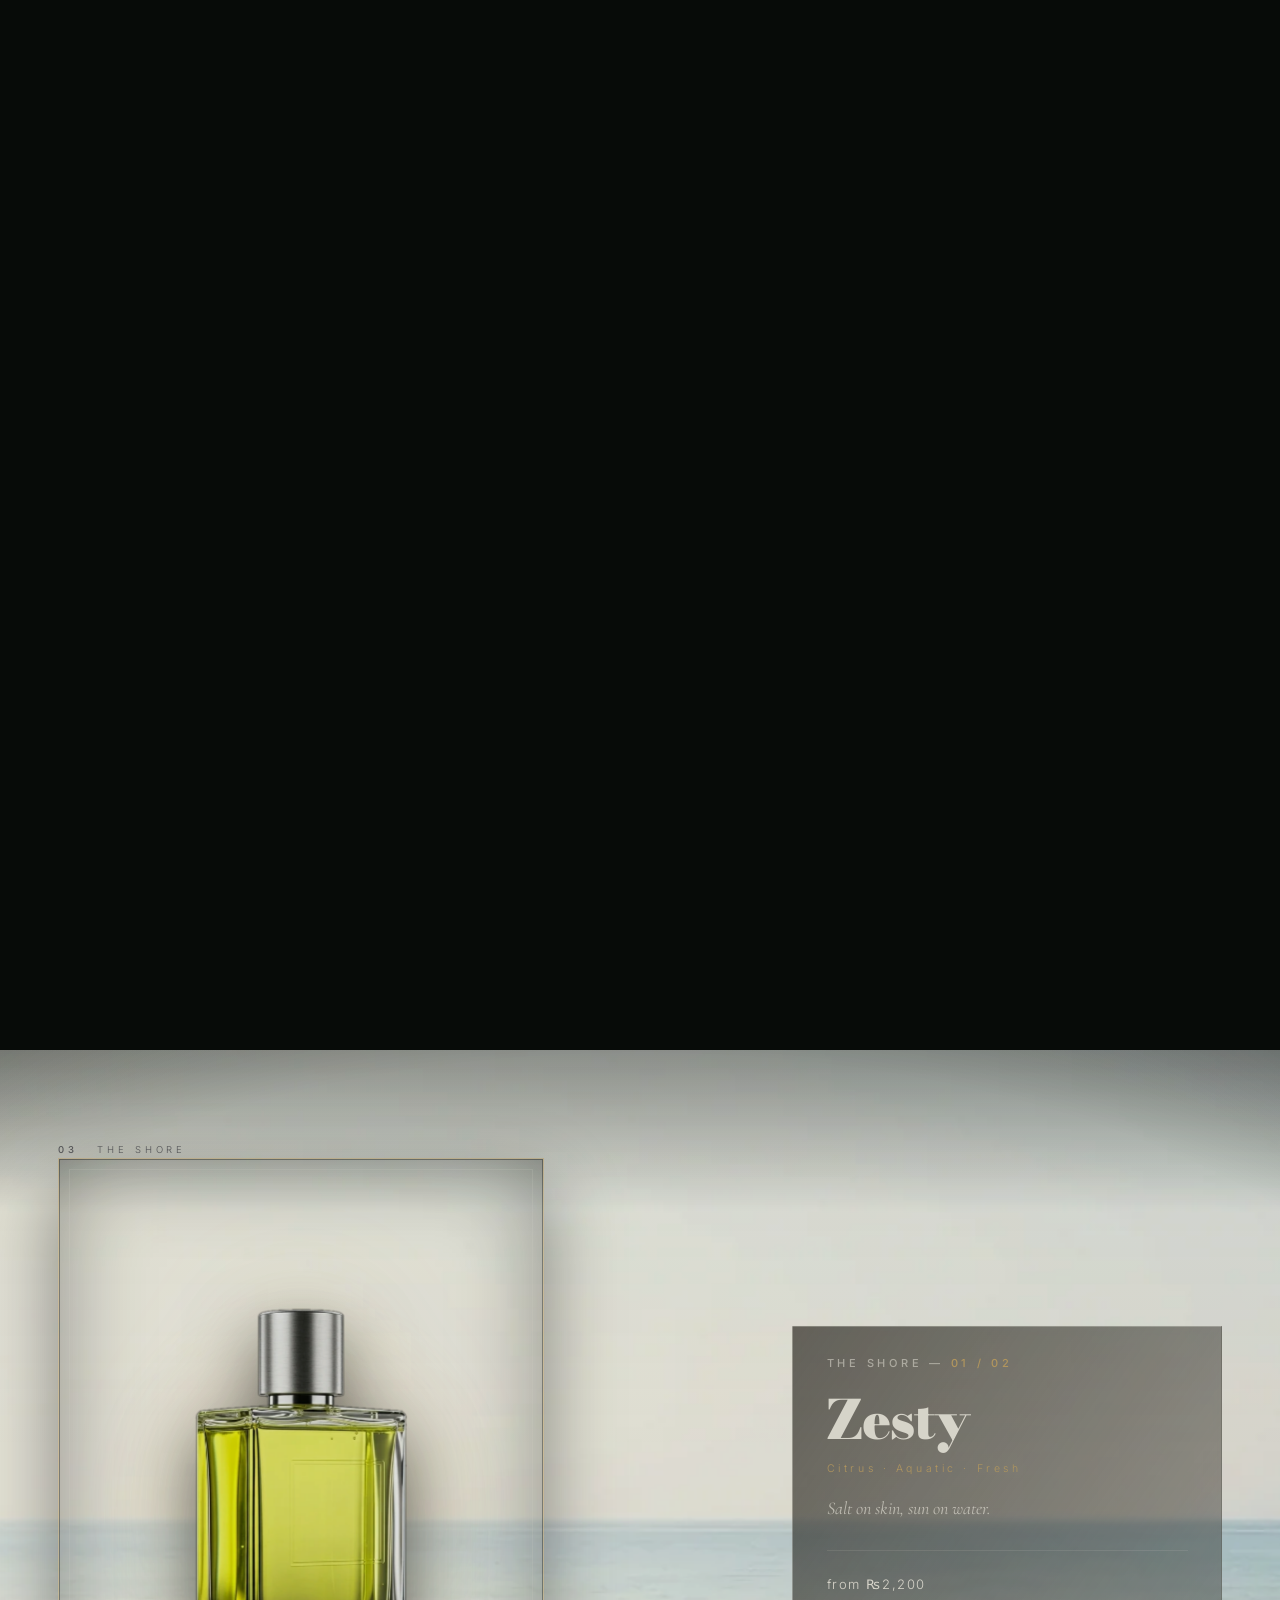
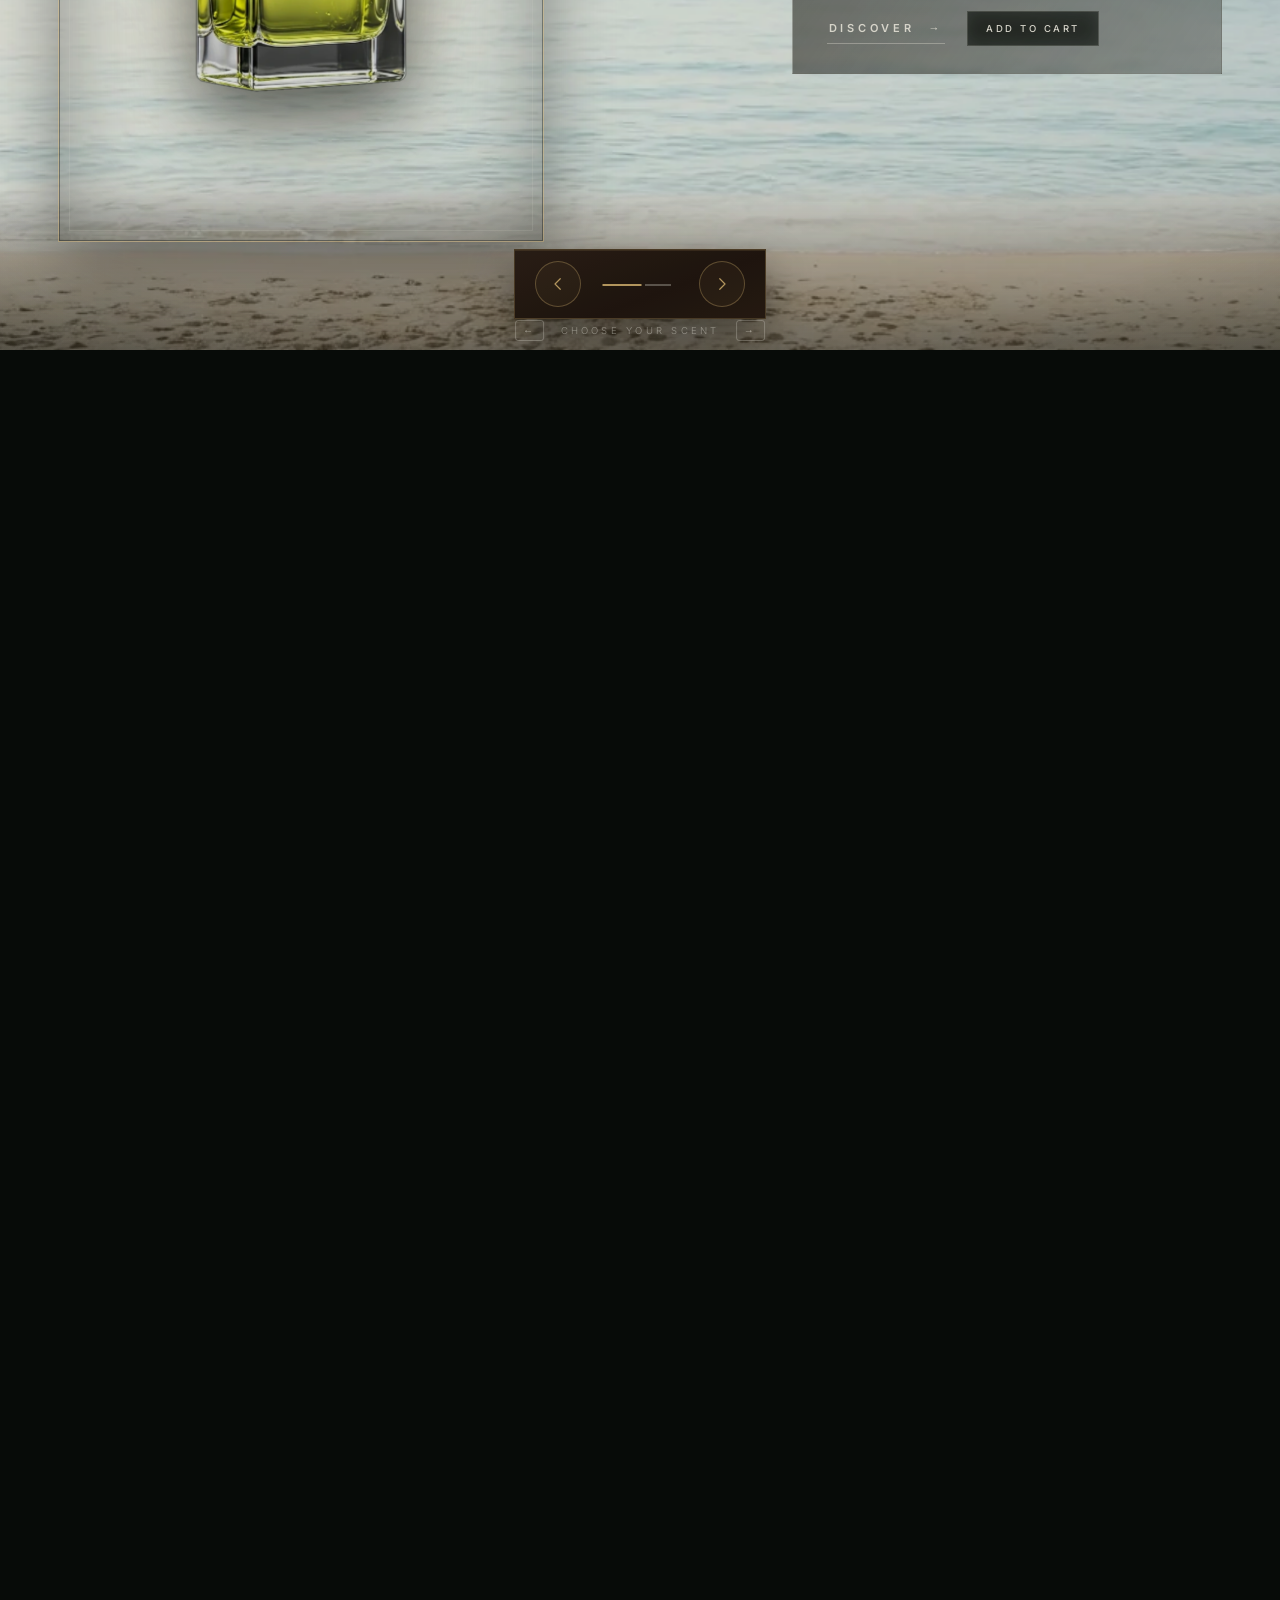
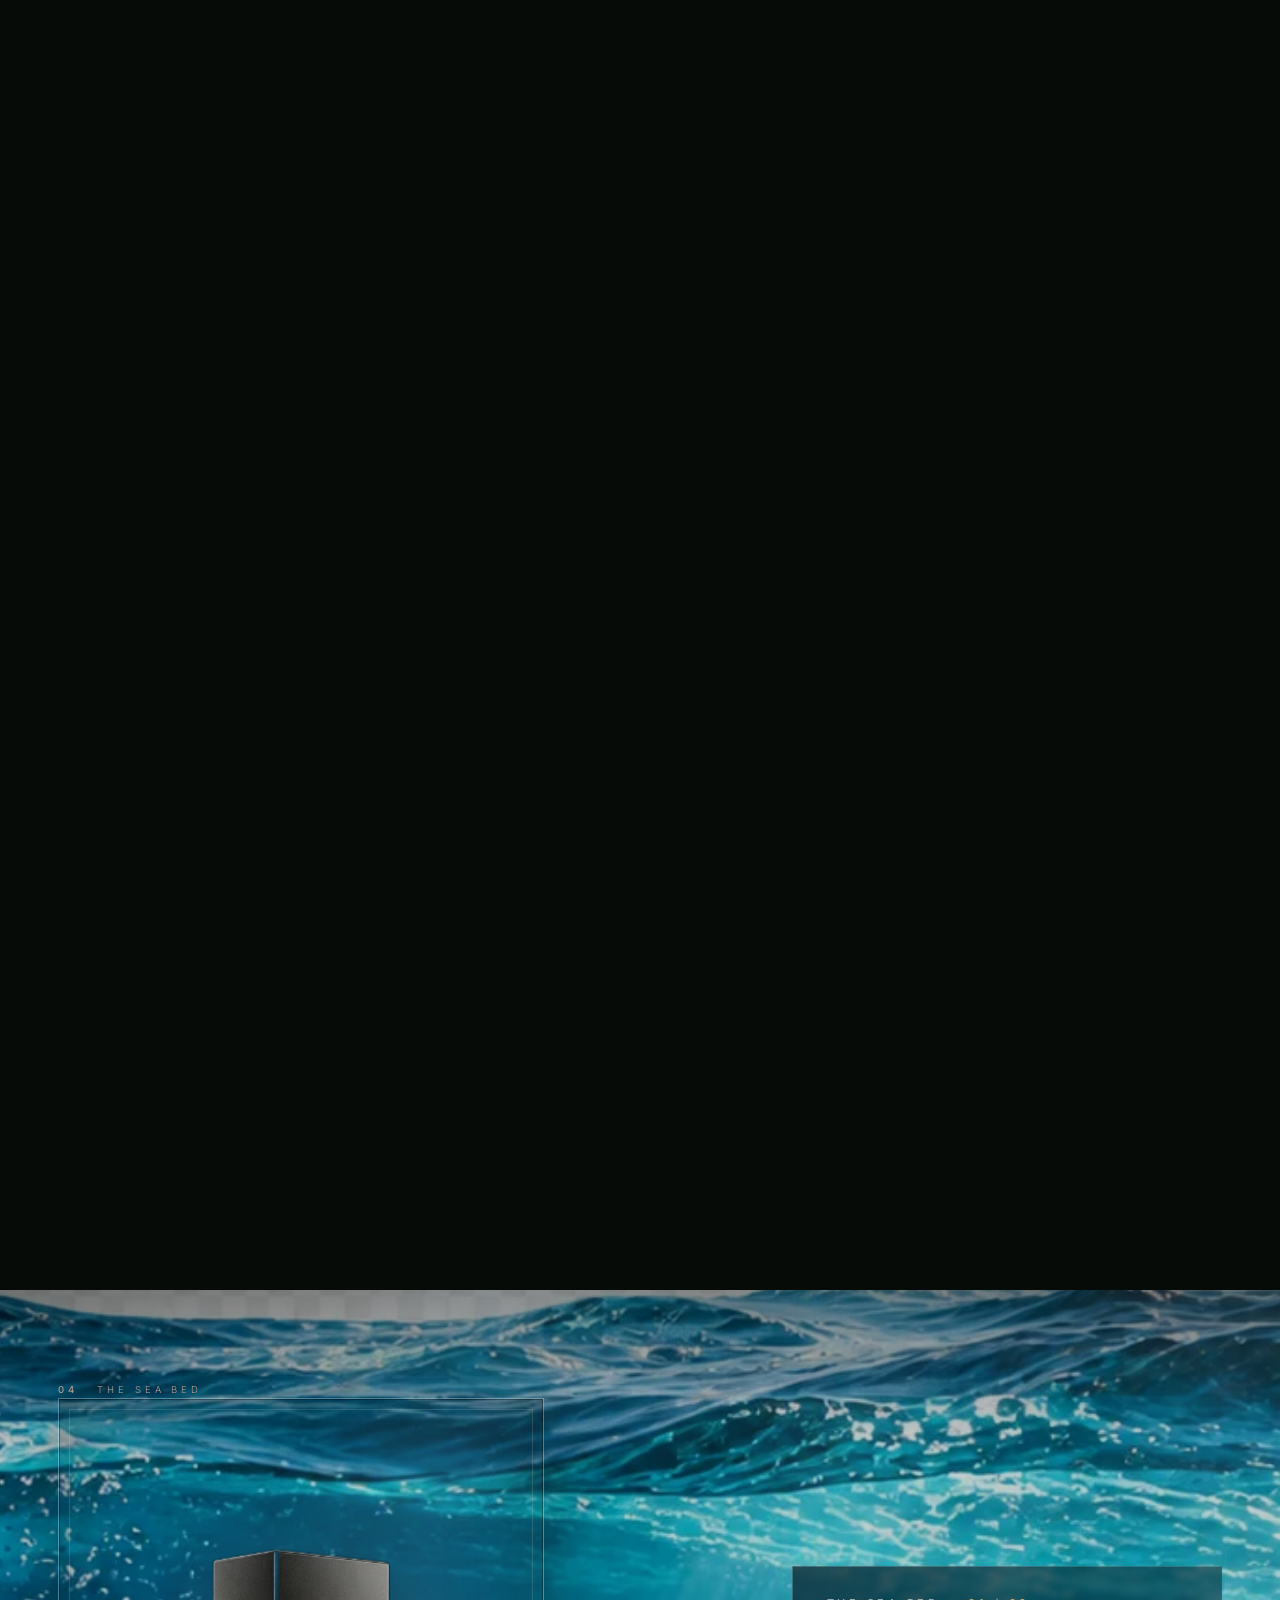
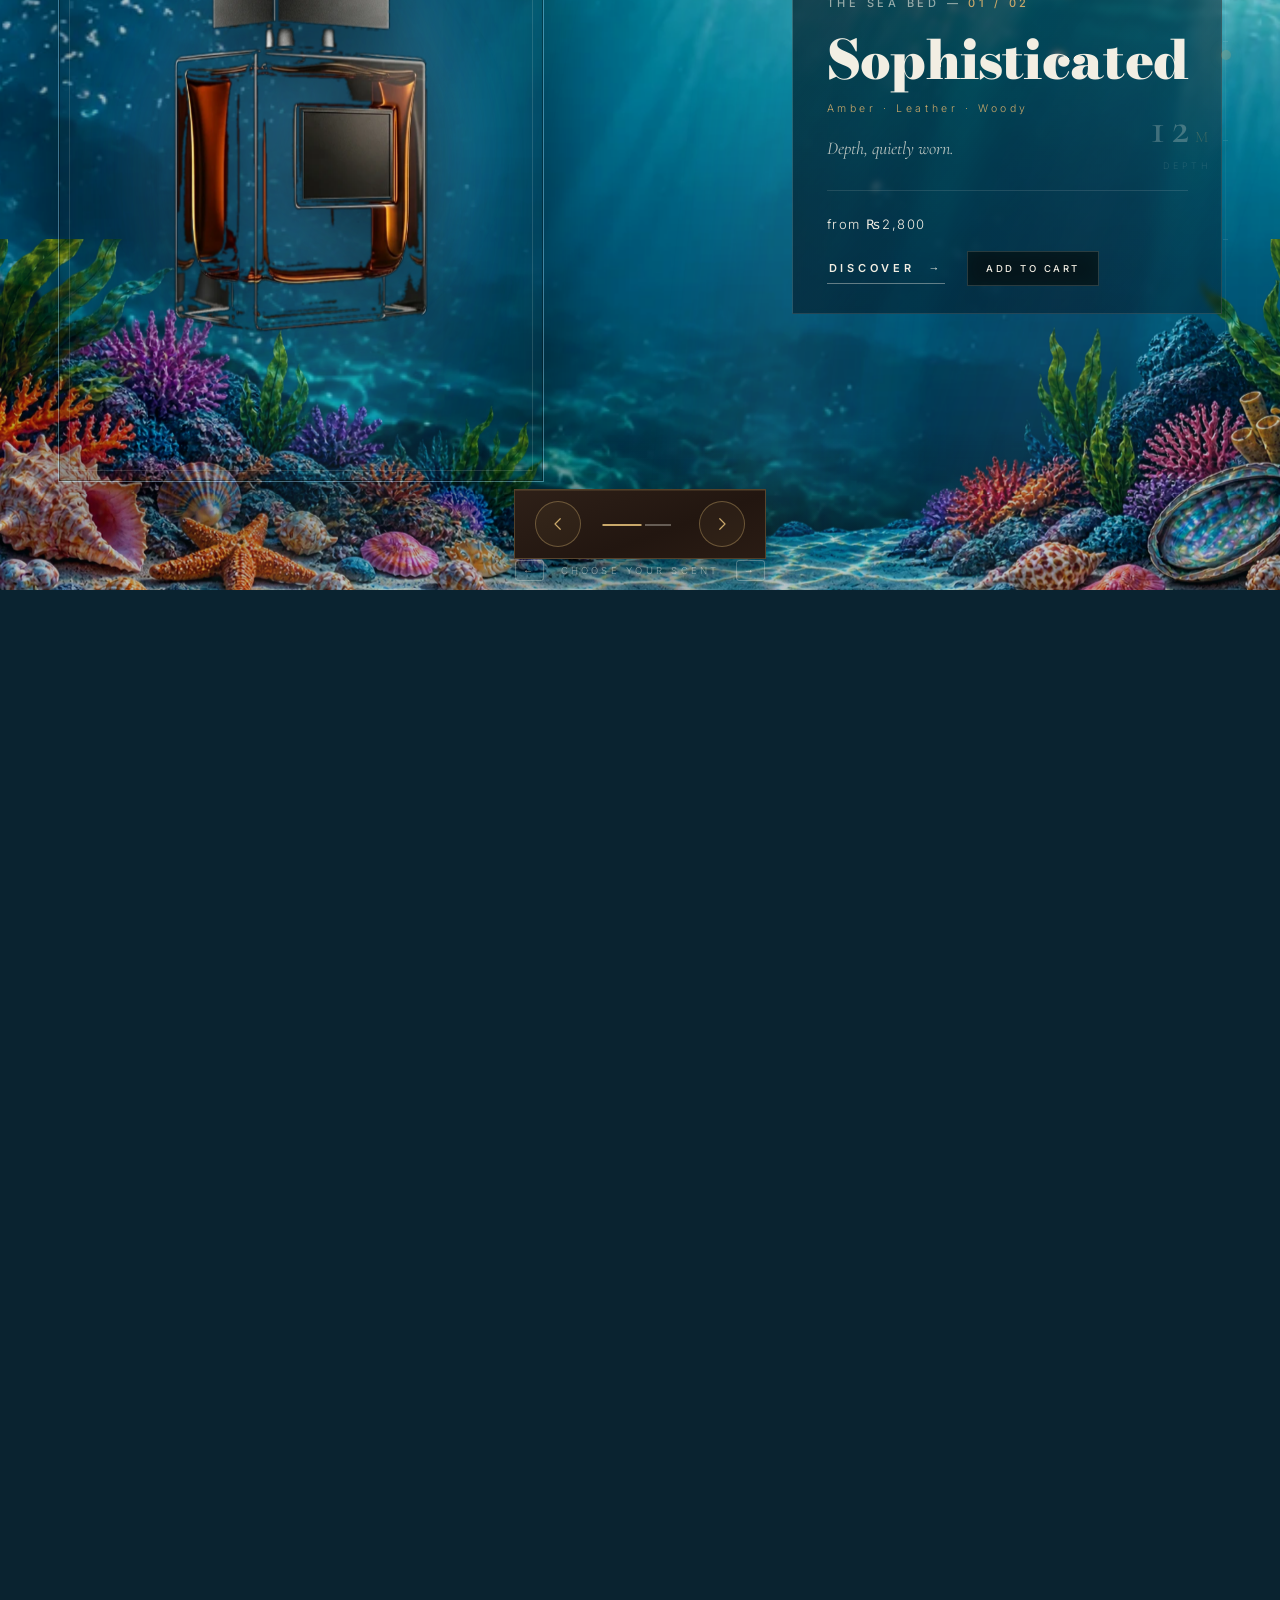
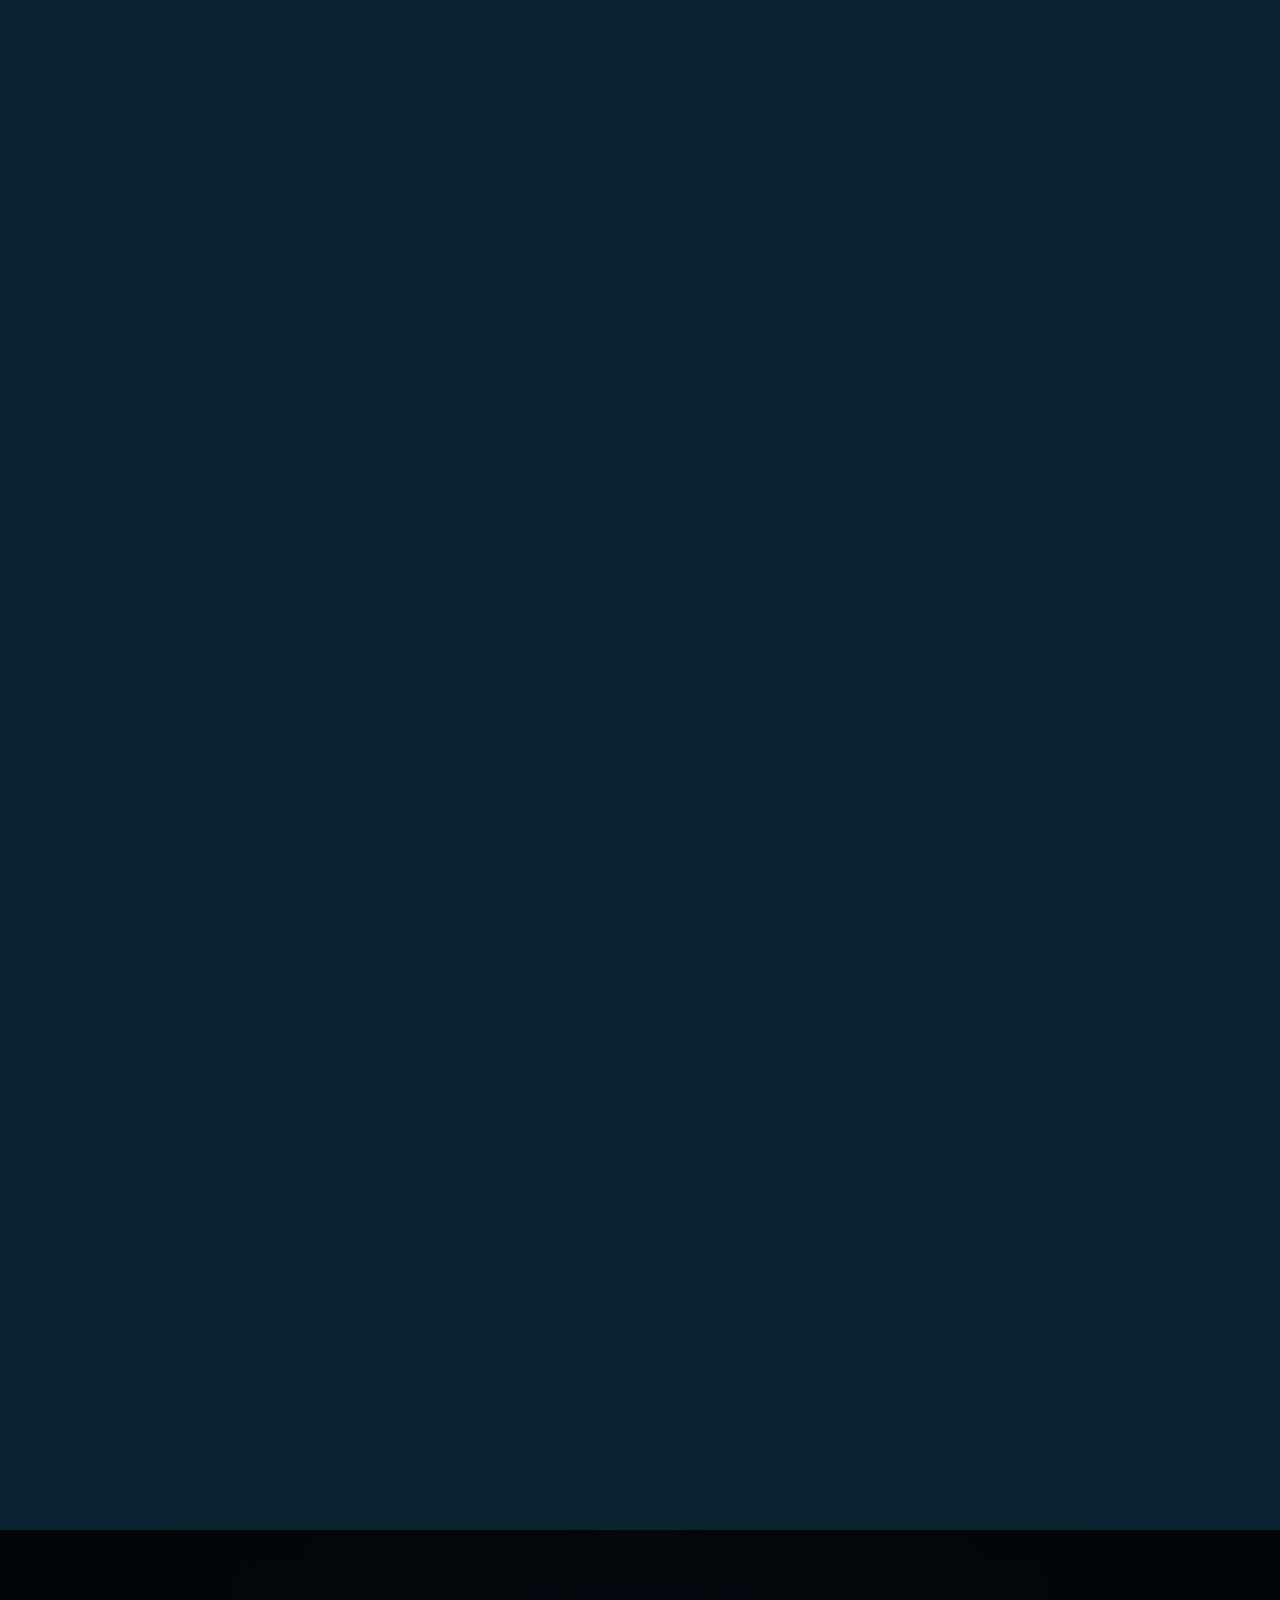
==== commit 54641027: "v13 — CLEAN perfume display (no foliage planes, centred bottle + glow) and fully scroll-independent " ====
--- a/index.html
+++ b/index.html
@@ -180,13 +180,9 @@
         <div class="sunshaft"></div>
       </div>
       <div class="vignette" aria-hidden="true"></div>
-      </div>
-      <div class="stagechip stagechip--forest"><b>02</b> The Forest</div>
-
-      <!-- the forest fragrance selector — racing-game style: the model planes
-           (the same cut-outs the Hopeful beat used) fill the right of the
-           screen, the description card sits on the left, and the arrows /
-           arrow-keys / dots / swipe (or simply scrolling) cycle the fragrances -->
+<div class="stagechip stagechip--forest"><b>02</b> The Forest</div>
+
+      
             <!-- the fragrance selector — racing-game style, fully scroll-independent:
            the model showcase (with the perfume held in the foliage window) sits
            on the LEFT, the description on the RIGHT, and the arrows live in the
@@ -194,13 +190,8 @@
            change the fragrance — scrolling never does -->
       <div class="picker picker--forest" aria-label="Choose a forest fragrance">
         <div class="pk-show">
-          <div class="pk-models" aria-hidden="true">
-          <div class="pk-model is-on" data-bx="58" data-by="51"><img src="assets/img/env/model-fore.webp" alt=""></div>
-          <div class="pk-model" data-bx="58" data-by="51"><img class="flip" src="assets/img/env/model-fore.webp" alt=""></div>
-          <div class="pk-model" data-bx="59" data-by="43"><img src="assets/img/env/model-mid.webp" alt=""></div>
-          <div class="pk-model" data-bx="59" data-by="43"><img class="flip" src="assets/img/env/model-mid.webp" alt=""></div>
-          </div>
-          <img class="pk-bottlefig" src="assets/img/bottles/five-nine.webp" alt="Five-Nine perfume bottle held in the foliage">
+          <span class="pk-glow" aria-hidden="true"></span>
+          <img class="pk-bottlefig" src="assets/img/bottles/five-nine.webp" alt="Five-Nine perfume bottle">
           <span class="pk-show-frame" aria-hidden="true"></span>
         </div>
 
@@ -231,7 +222,8 @@
         <div class="pk-hint"><span>←</span> choose your scent <span>→</span></div>
       </div>
 
-          </div>
+            </div>
+    </div>
   </section>
 
   <!-- ================================================
@@ -251,18 +243,8 @@
       <div class="vignette trans-vignette" aria-hidden="true"></div>
       <div class="stagechip"><b>03</b> The Shore</div>
 
-      <div class="trans-copy">
-        <div class="tt tt-1">
-          <span class="label">The forest opens</span>
-          <h2 class="display">Trees give way<br>to the horizon.</h2>
-        </div>
-        <div class="trans-steps" aria-hidden="true">
-          <span class="on">Land</span><i></i><span>Shore</span><i></i><span>Water</span>
-        </div>
-      </div>
-
-      <!-- the shore fragrance selector — same picker as the forest, played on
-           the beach: model planes right, description left, arrows to cycle -->
+      
+      
             <!-- the fragrance selector — racing-game style, fully scroll-independent:
            the model showcase (with the perfume held in the foliage window) sits
            on the LEFT, the description on the RIGHT, and the arrows live in the
@@ -270,11 +252,8 @@
            change the fragrance — scrolling never does -->
       <div class="picker picker--shore" aria-label="Choose a shore fragrance">
         <div class="pk-show">
-          <div class="pk-models" aria-hidden="true">
-          <div class="pk-model is-on" data-bx="58" data-by="51"><img src="assets/img/env/model-fore.webp" alt=""></div>
-          <div class="pk-model" data-bx="59" data-by="43"><img class="flip" src="assets/img/env/model-mid.webp" alt=""></div>
-          </div>
-          <img class="pk-bottlefig" src="assets/img/bottles/zesty.webp" alt="Zesty perfume bottle held in the foliage">
+          <span class="pk-glow" aria-hidden="true"></span>
+          <img class="pk-bottlefig" src="assets/img/bottles/zesty.webp" alt="Zesty perfume bottle">
           <span class="pk-show-frame" aria-hidden="true"></span>
         </div>
 
@@ -320,11 +299,7 @@
       <div class="vignette" aria-hidden="true"></div>
       <div class="stagechip"><b>04</b> The Sea Bed</div>
 
-      <div class="ocean-head">
-        <h2 class="display">Down to the sea bed.</h2>
-        <div class="sub">Deeper you go, rarer it becomes</div>
-      </div>
-
+      
       <div class="depthmeter" aria-hidden="true">
         <div class="read">
           <div class="val"><b>0</b><small>M</small></div>
@@ -336,8 +311,7 @@
         </div>
       </div>
 
-      <!-- the sea-bed fragrance selector — the deepest picks, chosen between
-           the light rays. Same picker: models right, description left -->
+      
             <!-- the fragrance selector — racing-game style, fully scroll-independent:
            the model showcase (with the perfume held in the foliage window) sits
            on the LEFT, the description on the RIGHT, and the arrows live in the
@@ -345,11 +319,8 @@
            change the fragrance — scrolling never does -->
       <div class="picker picker--ocean" aria-label="Choose a sea bed fragrance">
         <div class="pk-show">
-          <div class="pk-models" aria-hidden="true">
-          <div class="pk-model is-on" data-bx="59" data-by="43"><img src="assets/img/env/model-mid.webp" alt=""></div>
-          <div class="pk-model" data-bx="58" data-by="51"><img class="flip" src="assets/img/env/model-fore.webp" alt=""></div>
-          </div>
-          <img class="pk-bottlefig" src="assets/img/bottles/sophisticated.webp" alt="Sophisticated perfume bottle held in the foliage">
+          <span class="pk-glow" aria-hidden="true"></span>
+          <img class="pk-bottlefig" src="assets/img/bottles/sophisticated.webp" alt="Sophisticated perfume bottle">
           <span class="pk-show-frame" aria-hidden="true"></span>
         </div>
 
--- a/assets/css/journey.css
+++ b/assets/css/journey.css
@@ -42,7 +42,10 @@
 .grade{ position:absolute; inset:0; pointer-events:none; mix-blend-mode:multiply; }
 
 /* beat content → replaced by the fragrance picker (product moments) */
-html.cinema .picker{ position:absolute; inset:0; z-index:6; opacity:0; visibility:hidden; will-change:opacity; }
+/* the picker display is fully independent of scrolling — always visible
+   inside its scene (the forest one rides inside .forest-world, which itself
+   dissolves in; shore + ocean sit on their stages below the fold) */
+html.cinema .picker{ position:absolute; inset:0; z-index:6; }
 html:not(.cinema) .picker{ position:relative; display:block; padding:16vh var(--pad); }
 
 /* ============================================================
@@ -221,19 +224,21 @@
   position:absolute; left:var(--pad); top:50%; transform:translateY(-50%);
   z-index:6; width:clamp(320px, 38vw, 560px); height:min(76vh, 730px);
 }
-.pk-models{ position:absolute; inset:0; overflow:hidden; }
-.pk-model{ position:absolute; inset:-6%; will-change:transform,opacity; }
-.pk-model img{ width:100%; height:100%; object-fit:cover; object-position:50% 42%; }
-.pk-model img.flip{ transform:scaleX(-1); }
-.pk-model img{ animation:swayA 13s ease-in-out infinite alternate; }
-
-/* the perfume sits INSIDE the foliage window of the model layer —
-   this is what makes the perfumes display (v12 fix) */
+/* the CLEAN showcase: just the perfume, centred in the framed panel
+   over the scene — no foliage planes (v13: the client asked for the
+   extra leaf models to go) */
+.pk-glow{
+  position:absolute; z-index:2; left:50%; top:50%; translate:-50% -50%;
+  width:88%; aspect-ratio:1; border-radius:50%; pointer-events:none;
+  background:radial-gradient(circle, rgba(201,168,106,.14), rgba(201,168,106,.05) 44%, transparent 70%);
+  filter:blur(6px);
+}
 .pk-bottlefig{
-  position:absolute; z-index:3; height:46%;
-  left:58%; top:50%; translate:-50% -50%;
-  filter:drop-shadow(0 26px 30px rgba(0,0,0,.55)) drop-shadow(0 0 46px rgba(201,168,106,.18));
+  position:absolute; z-index:3; height:58%;
+  left:50%; top:50%; translate:-50% -50%;
+  filter:drop-shadow(0 30px 34px rgba(0,0,0,.55)) drop-shadow(0 0 56px rgba(201,168,106,.16));
   will-change:transform,opacity;
+  animation:bobble 9s ease-in-out infinite alternate;
 }
 /* the showcase frame — the "showcase area" panel */
 .pk-show-frame{
@@ -308,22 +313,23 @@
 .picker--shore .pk-card{ background:linear-gradient(125deg, rgba(20,16,10,.6), rgba(20,16,10,.32)); }
 .picker--ocean .pk-show-frame{ border-color:rgba(160,210,235,.4); }
 .picker--ocean .pk-card{ background:linear-gradient(125deg, rgba(4,16,26,.64), rgba(4,16,26,.36)); }
-.picker--ocean .pk-model img{ filter:saturate(.78) brightness(.92) contrast(1.02); }
-.picker--ocean .pk-model::after{
-  content:''; position:absolute; inset:0;
-  background:linear-gradient(to bottom, rgba(12,74,105,.14), rgba(3,24,40,.36));
-  mix-blend-mode:multiply; pointer-events:none;
+.picker--ocean .pk-glow{
+  background:radial-gradient(circle, rgba(140,210,235,.15), rgba(140,210,235,.05) 44%, transparent 70%);
 }
 .picker--ocean .pk-bottlefig{
-  filter:drop-shadow(0 26px 30px rgba(0,10,20,.6)) drop-shadow(0 0 46px rgba(140,210,235,.22));
-}
+  filter:drop-shadow(0 30px 34px rgba(0,10,20,.6)) drop-shadow(0 0 56px rgba(140,210,235,.22));
+}
+
+/* at the shore the picker sits BELOW the water layer: when the water
+   overlays the beach from the bottom it physically submerges the
+   showcase, card and bar — no scroll-linked fade anywhere */
+#transition .picker{ z-index:1; }
 
 @media (max-width:900px){
   .pk-show{
     left:var(--pad); right:var(--pad); top:calc(var(--nav-h) + 4vh); transform:none;
     width:auto; height:38vh;
   }
-  .pk-bottlefig{ height:52%; }
   .pk-card{
     right:var(--pad); left:var(--pad); top:auto; bottom:14vh; transform:none;
     width:auto; padding:18px 20px;
@@ -379,32 +385,6 @@
   position:absolute; inset:0; pointer-events:none; opacity:0;
   background:linear-gradient(to bottom, rgba(160,190,200,.2), transparent 45%);
 }
-.trans-copy{
-  position:absolute; inset:0; z-index:6;
-  display:flex; flex-direction:column; align-items:center; justify-content:center;
-  text-align:center; padding:0 var(--pad);
-}
-.trans-copy .display{
-  font-size:clamp(42px,6.4vw,92px); font-weight:900; color:#fff;
-  text-shadow:0 3px 34px rgba(0,0,0,.7), 0 1px 3px rgba(0,0,0,.5);
-}
-.trans-copy .label{ color:rgba(255,255,255,.88); margin-bottom:20px; text-shadow:0 2px 16px rgba(0,0,0,.6); }
-.trans-steps{ display:flex; gap:clamp(20px,4vw,60px); margin-top:44px; align-items:center; }
-.trans-steps span{
-  font-size:10px; letter-spacing:.4em; text-transform:uppercase;
-  color:rgba(255,255,255,.85); position:relative; padding-bottom:12px;
-  text-shadow:0 2px 14px rgba(0,0,0,.65);
-  transition:color .6s;
-}
-.trans-steps.i span{ color:#fff; }
-.trans-steps span::after{
-  content:''; position:absolute; left:0; bottom:0; height:1px; width:100%;
-  background:currentColor; opacity:.5; transform:scaleX(0); transform-origin:left;
-  transition:transform .6s var(--ease);
-}
-.trans-steps span.on::after{ transform:none; }
-.trans-steps i{ width:44px; height:1px; background:rgba(255,255,255,.32); }
-
 /* ============================================================
    04 — THE OCEAN / THE DIVE
    ============================================================ */
@@ -473,15 +453,6 @@
 .depthmeter .val small{ font-size:16px; color:var(--gold); letter-spacing:.2em; margin-left:4px; }
 .depthmeter .lab{ font-size:9px; letter-spacing:.4em; color:rgba(242,238,227,.5); margin-top:8px; text-transform:uppercase; }
 @media (max-width:900px){ .depthmeter{ display:none; } }
-
-.ocean-head{
-  position:absolute; top:16vh; left:0; right:0; text-align:center; z-index:7;
-}
-.ocean-head .display{ font-size:clamp(34px,5vw,74px); font-weight:900; }
-.ocean-head .sub{
-  margin-top:14px; font-size:10.5px; letter-spacing:.4em; text-transform:uppercase;
-  color:rgba(214,236,244,.66);
-}
 
 /* ============================================================
    05 — MOST WANTED / THE DEPTHS
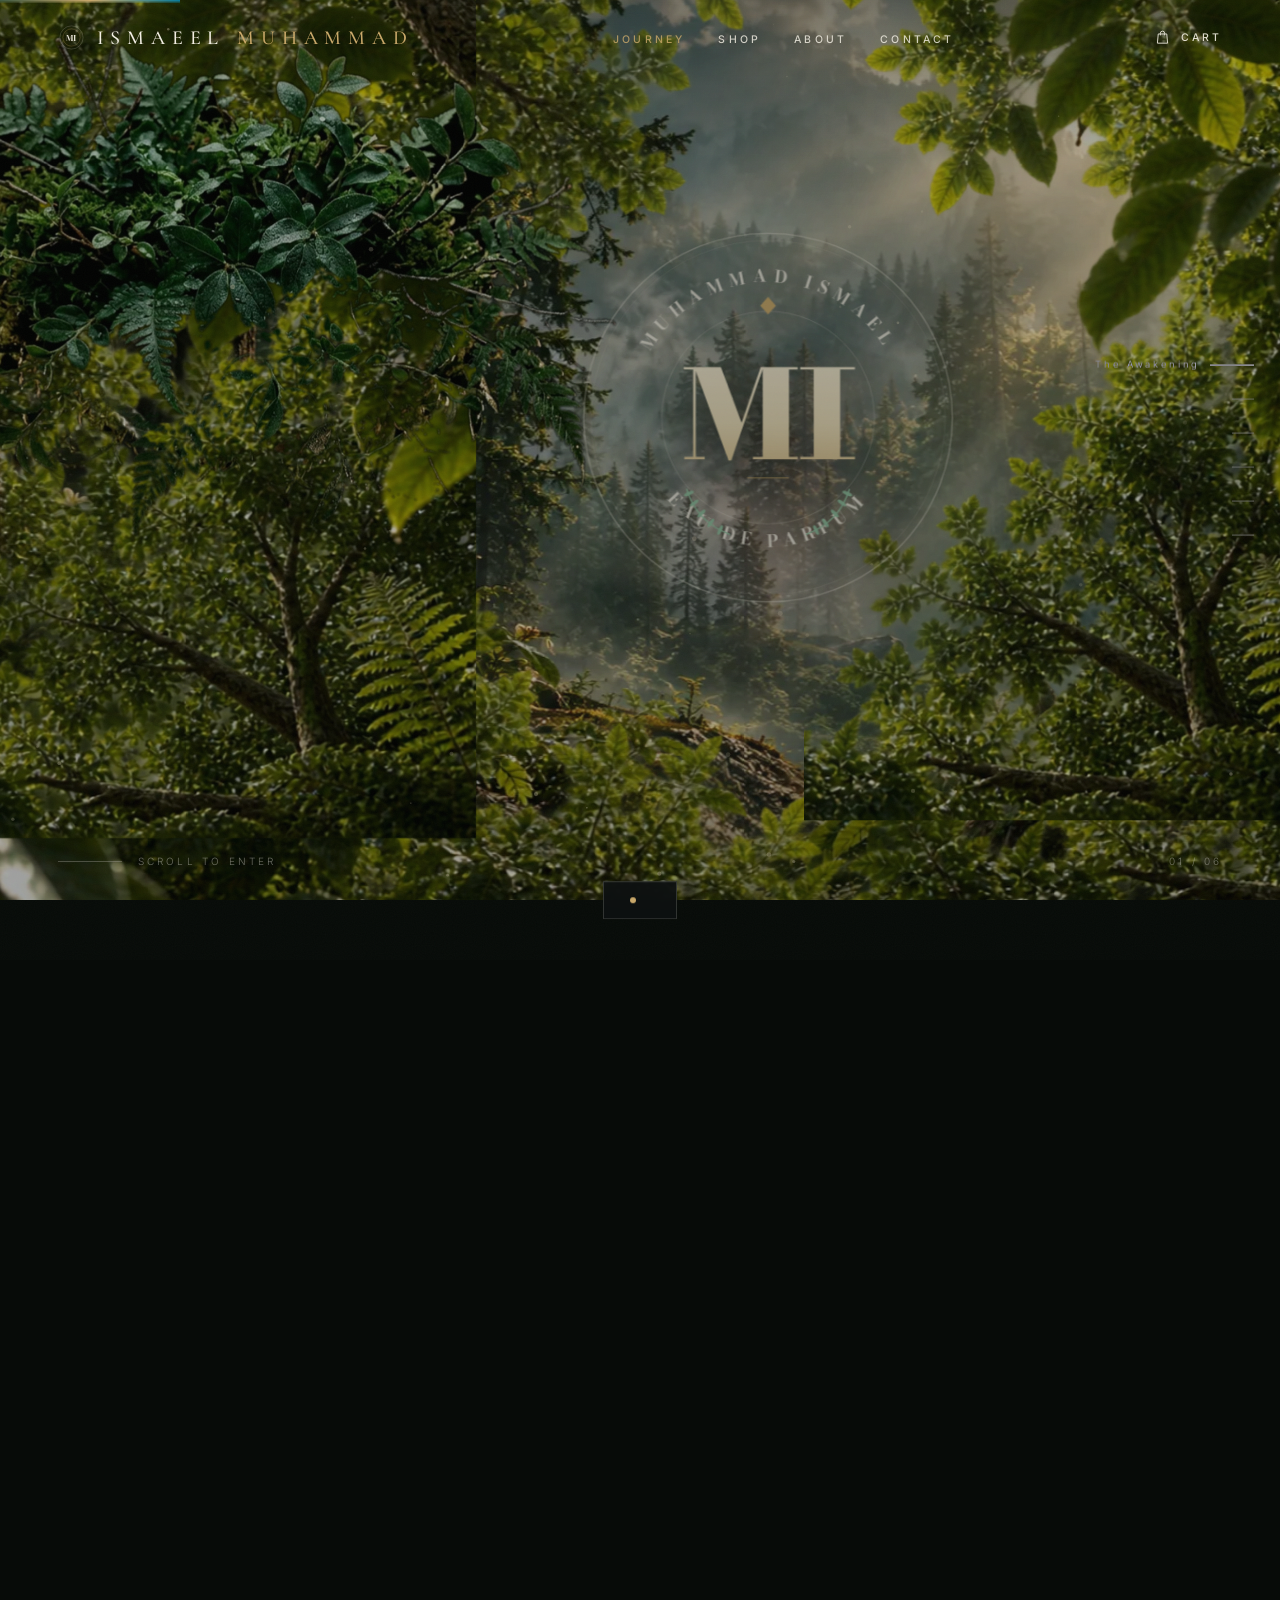
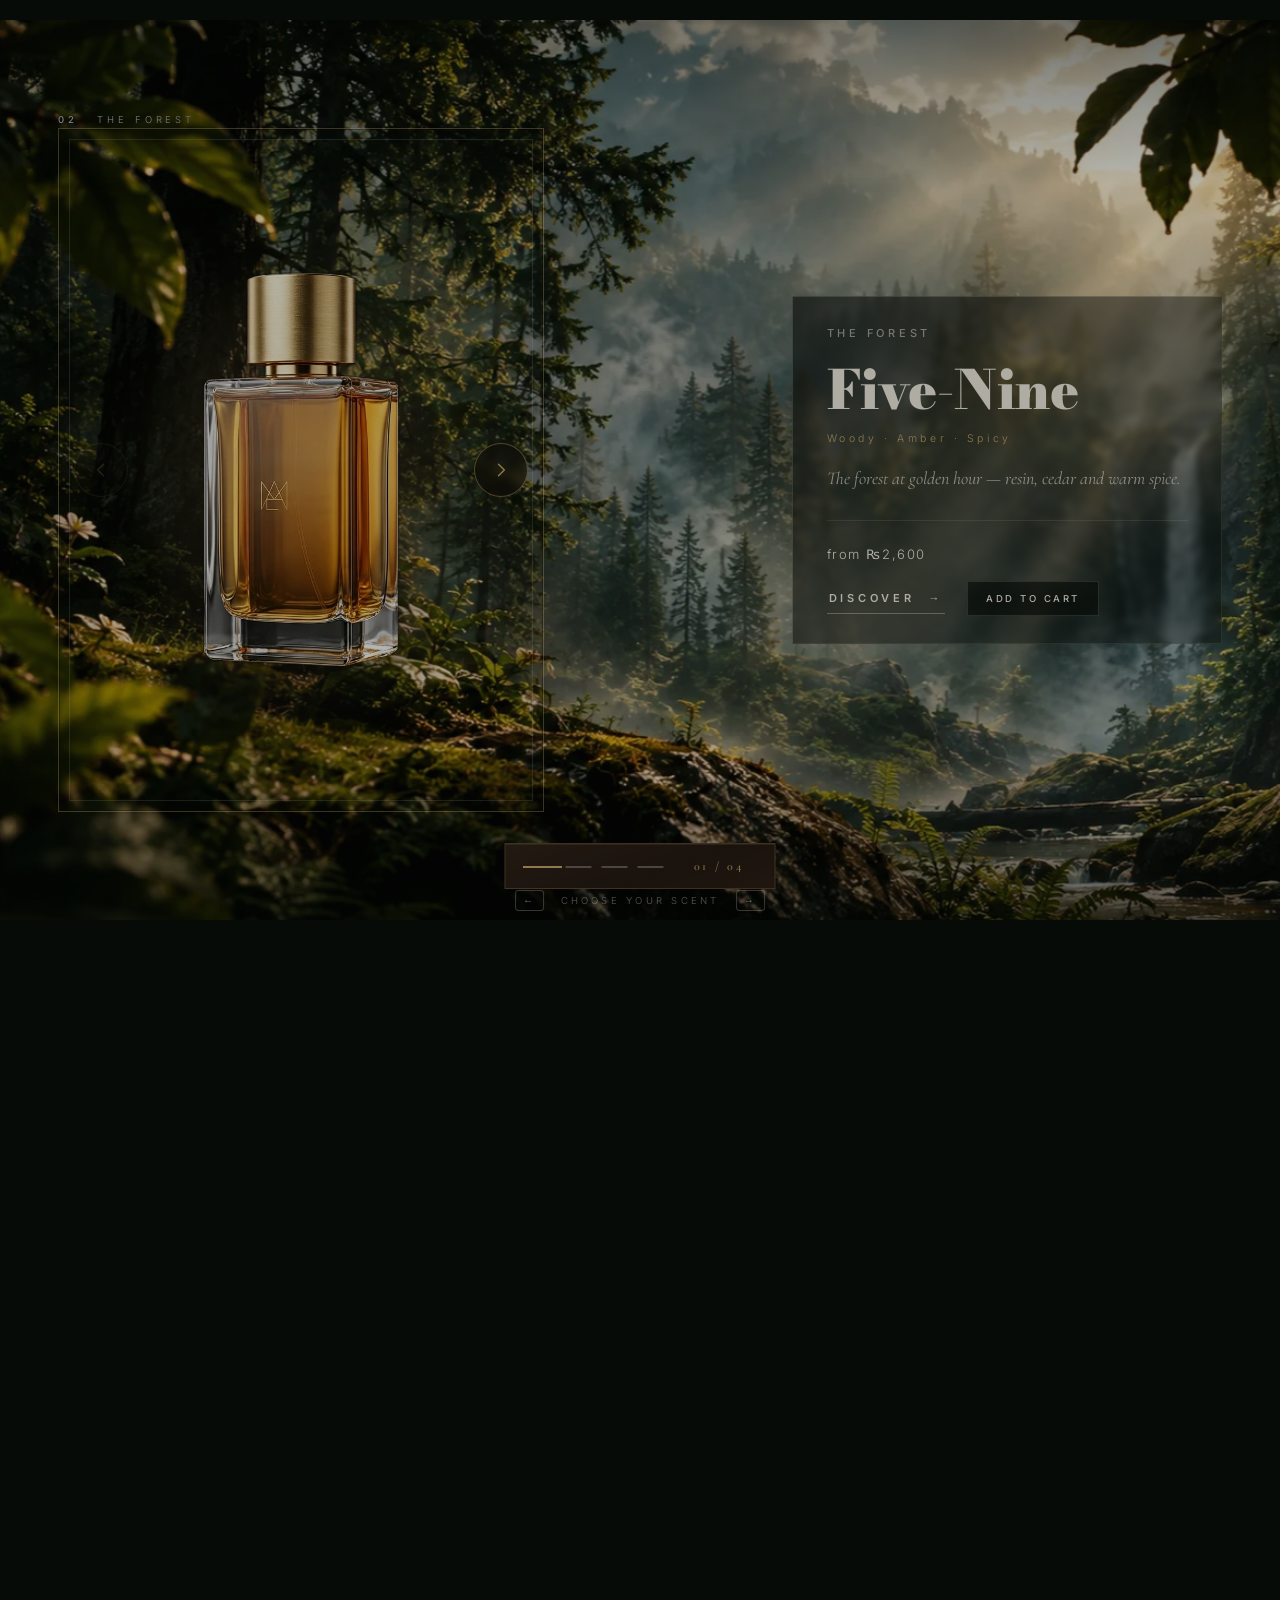
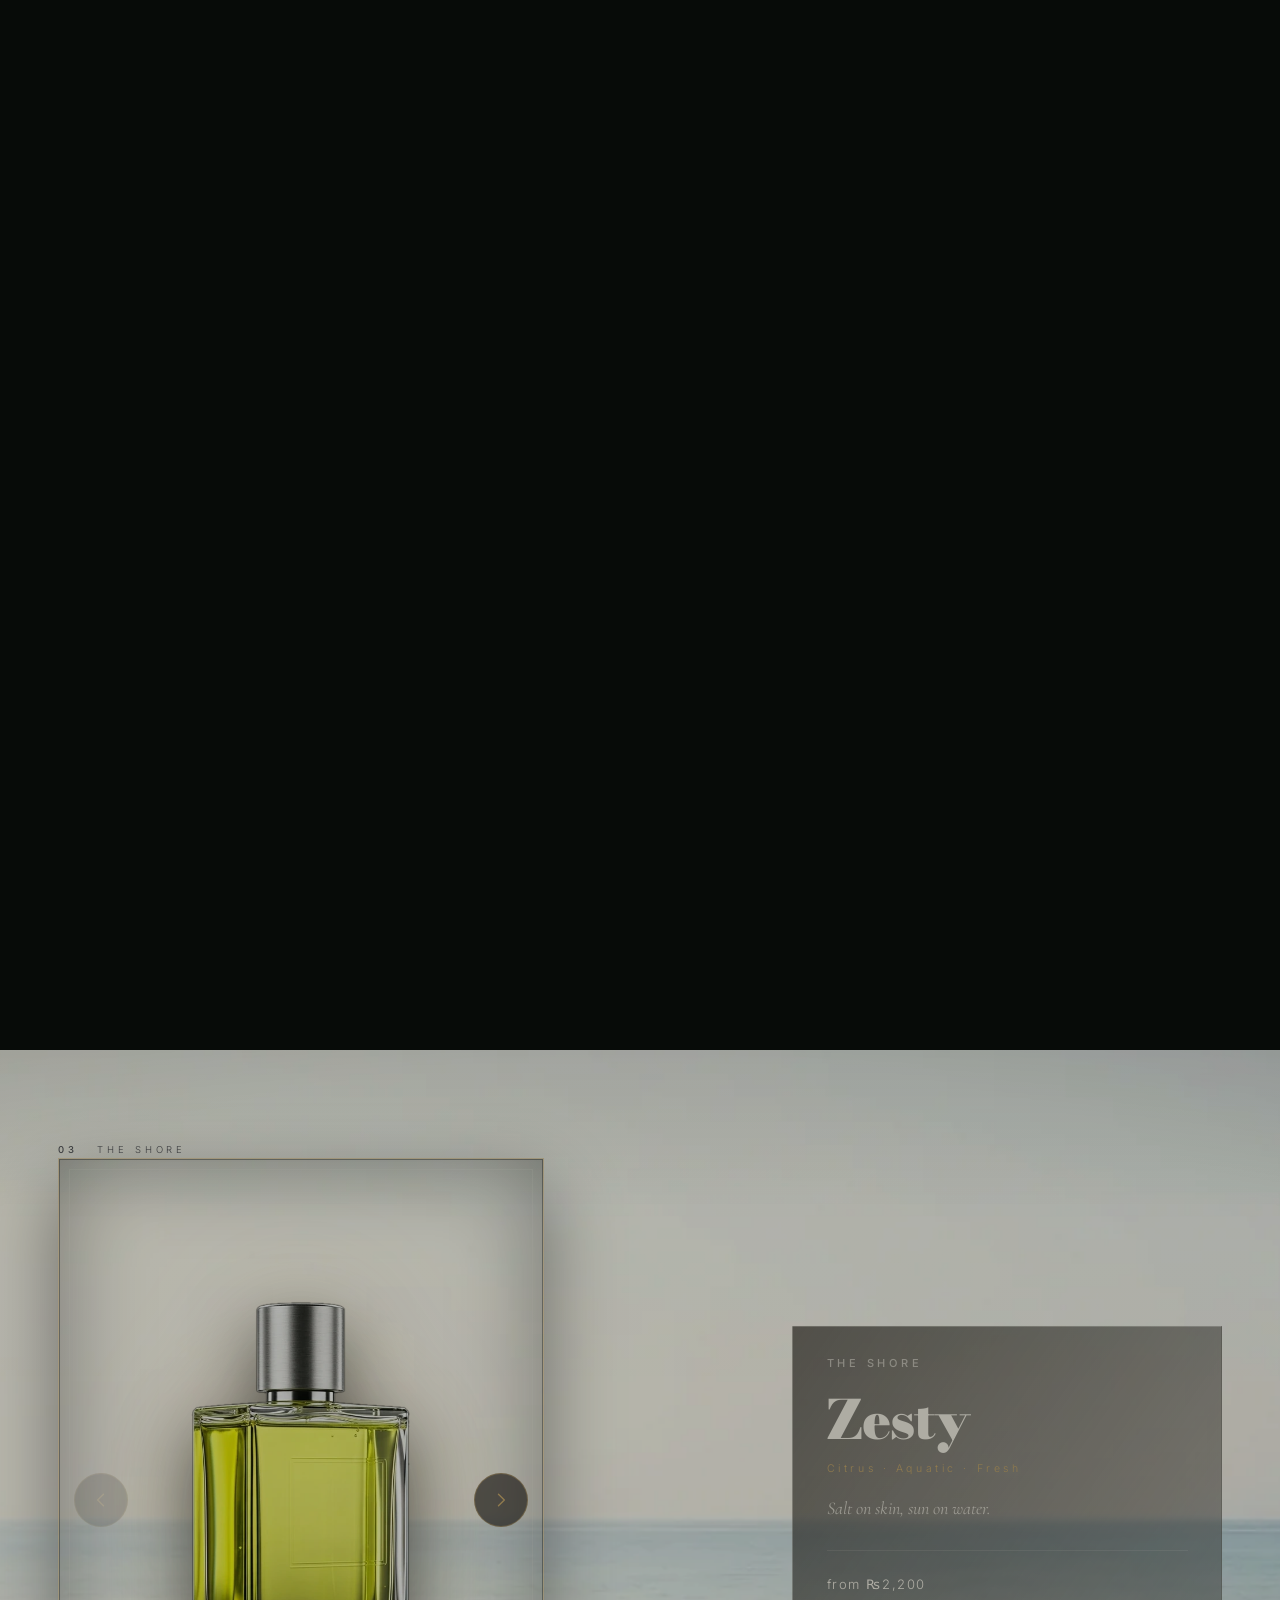
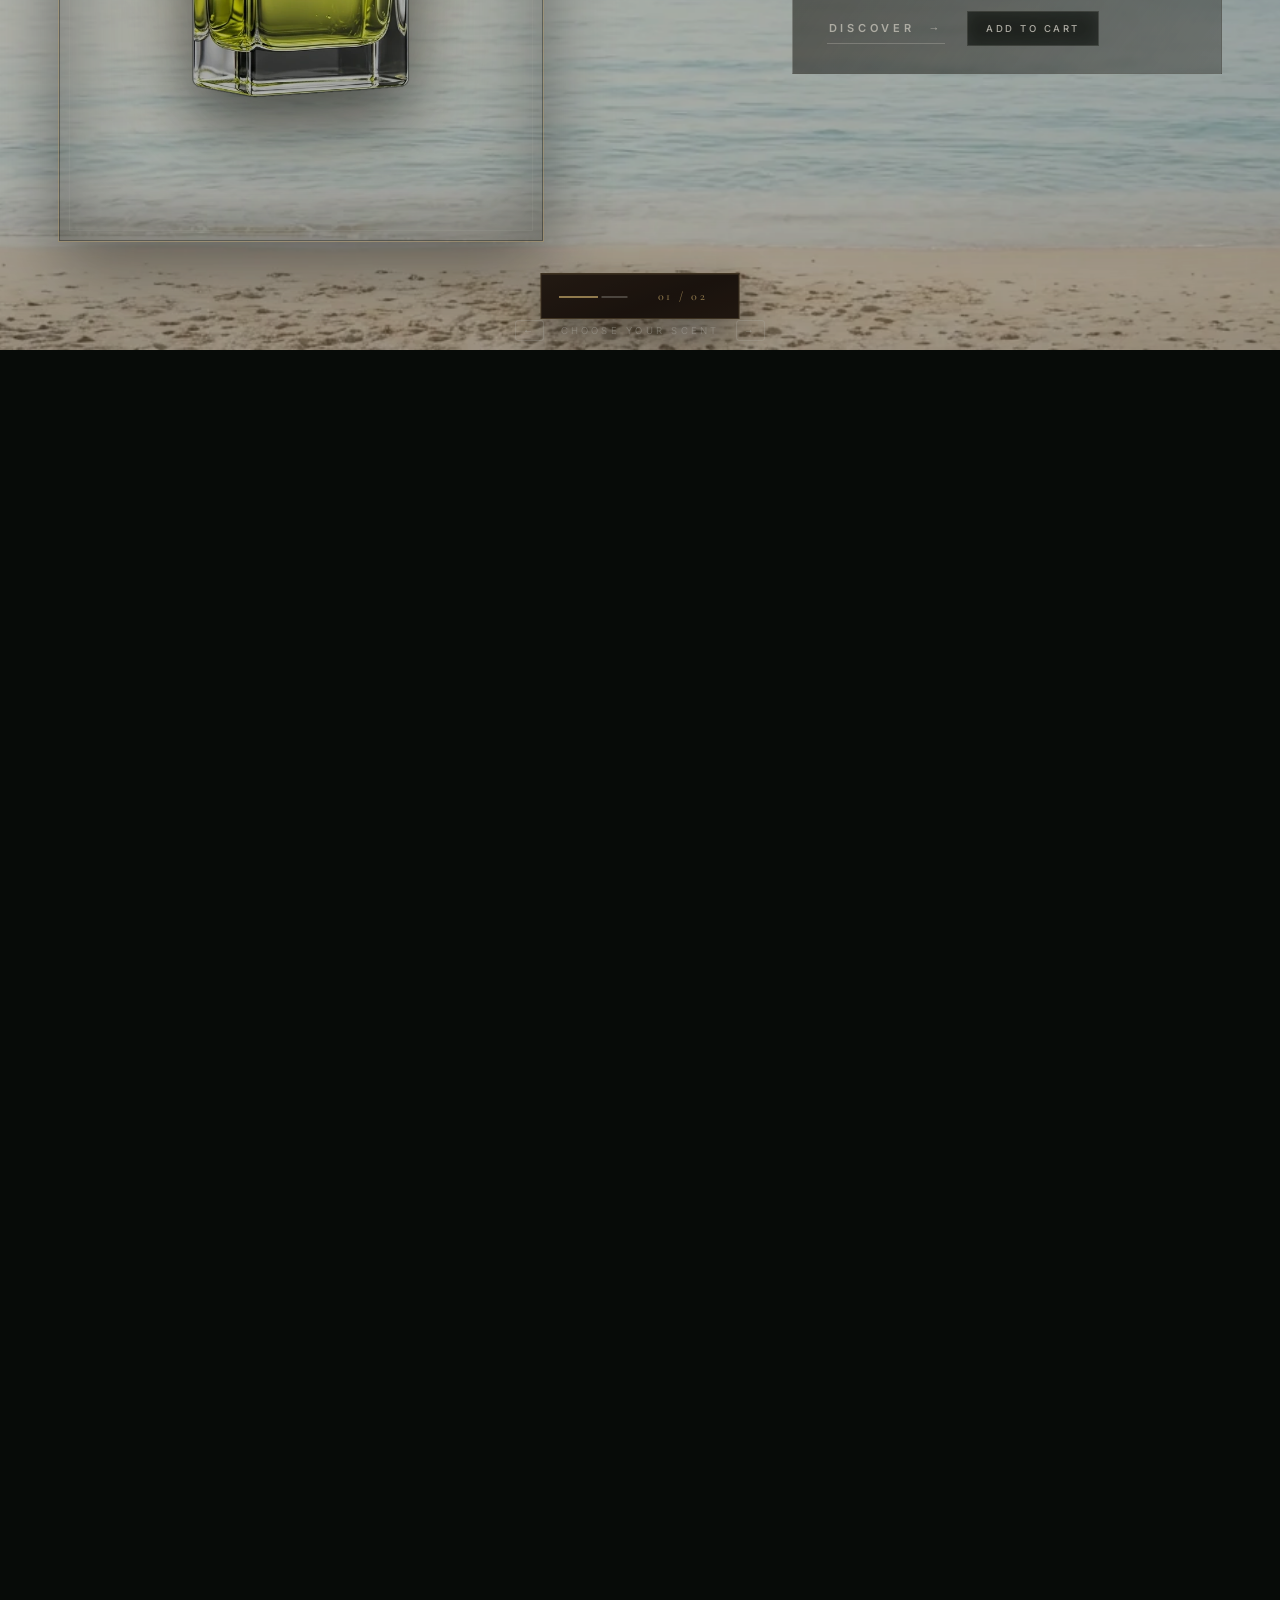
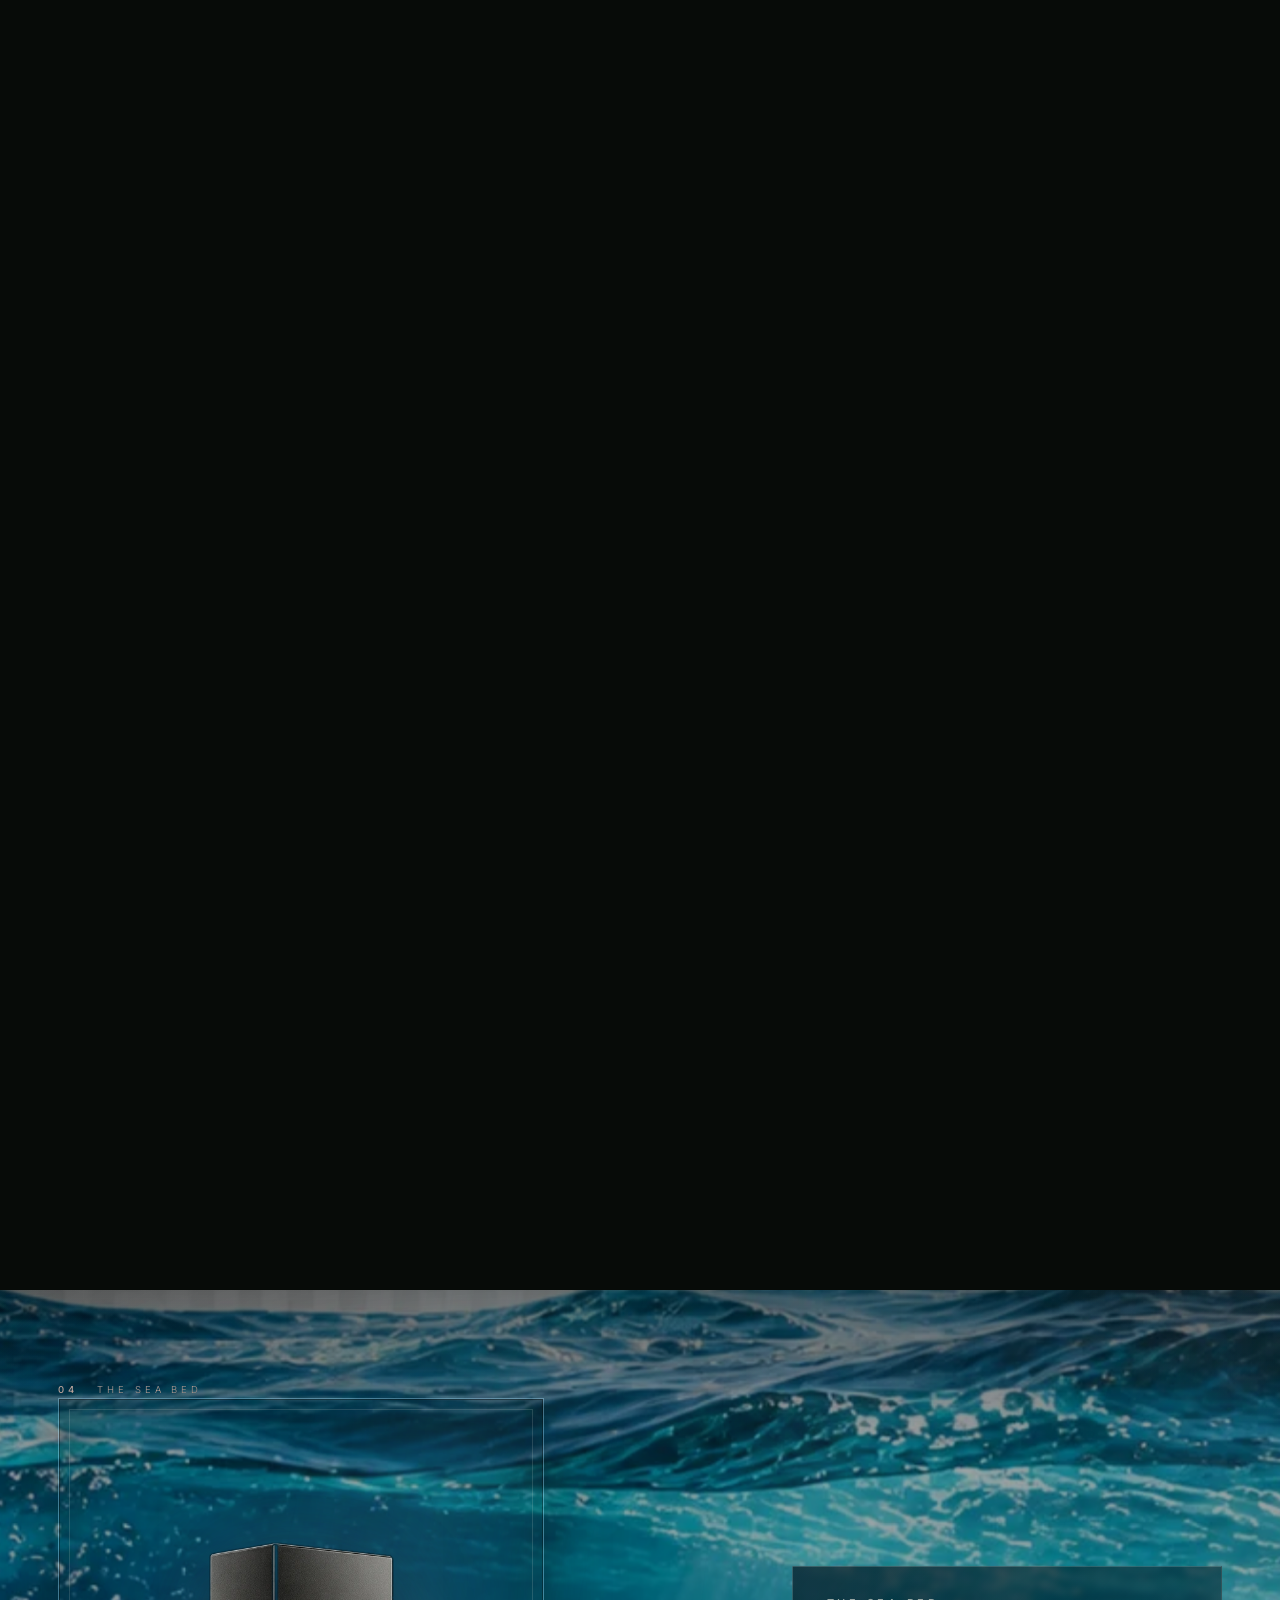
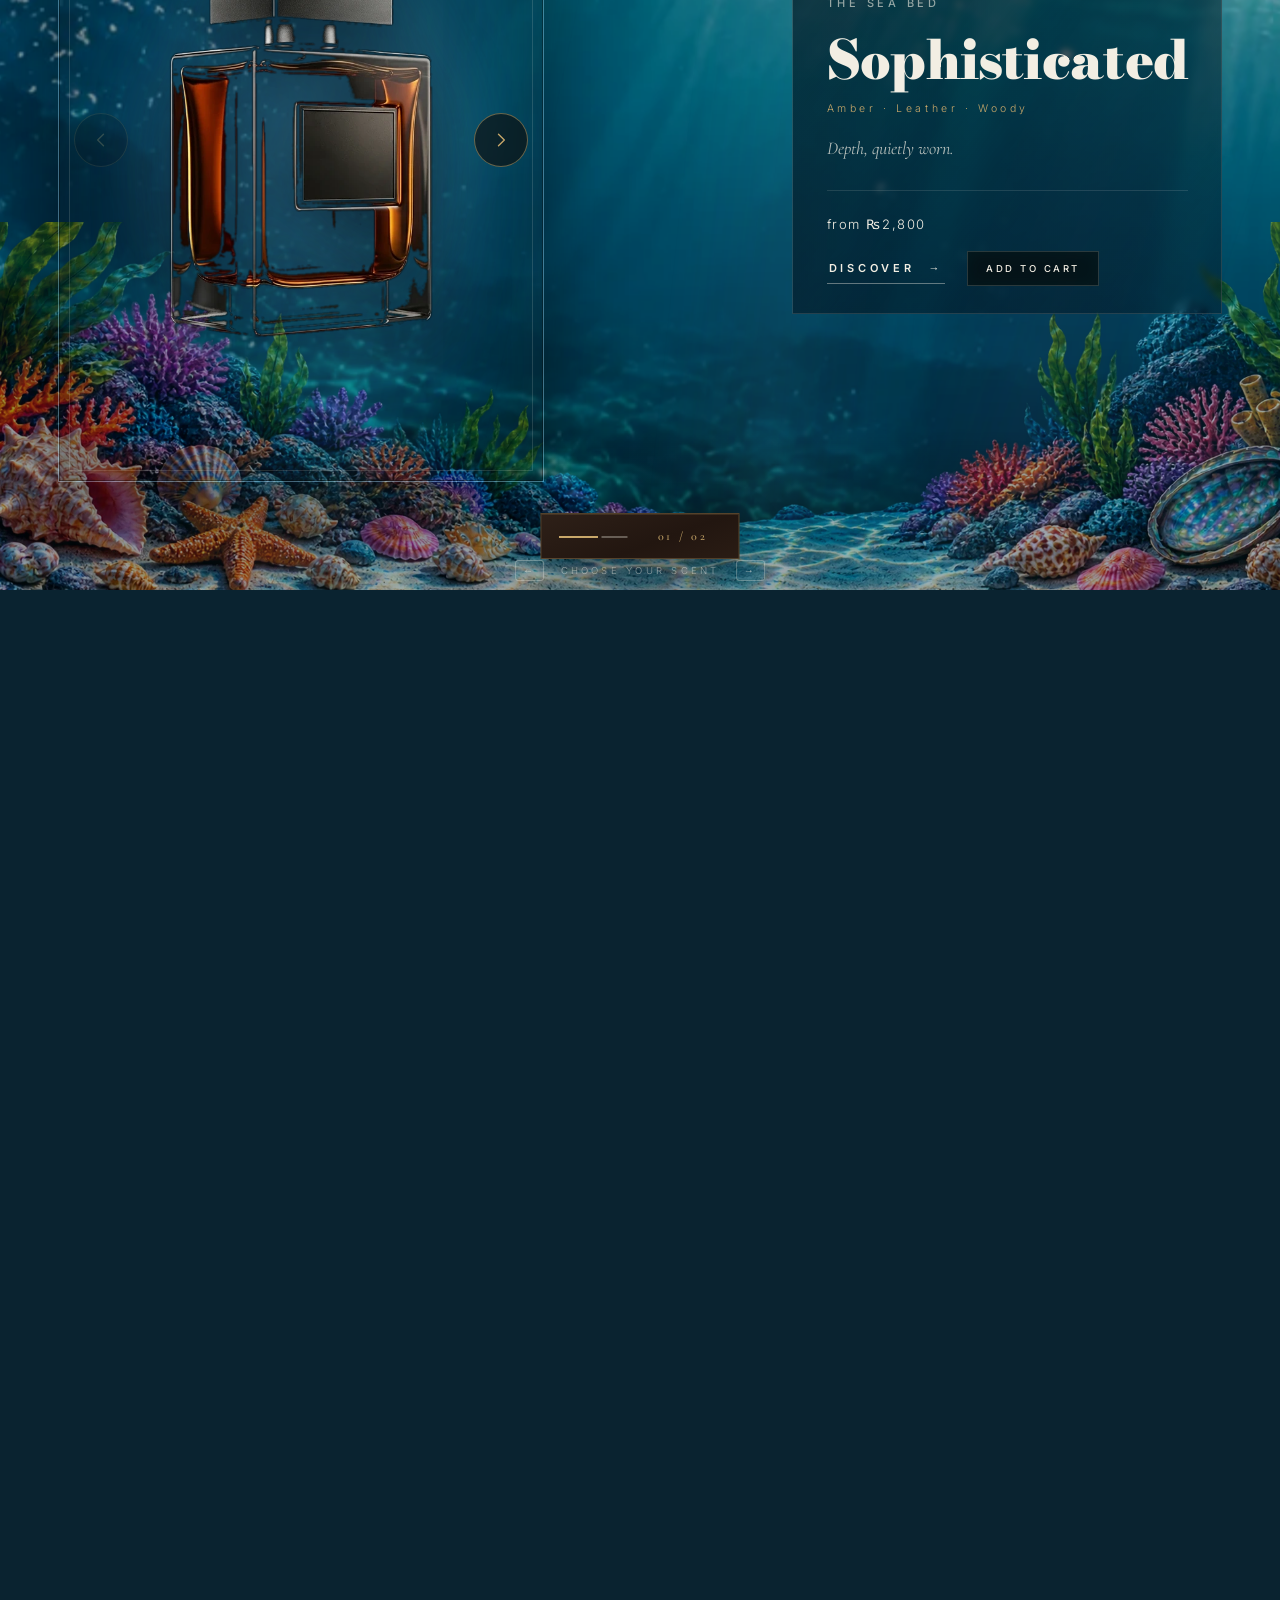
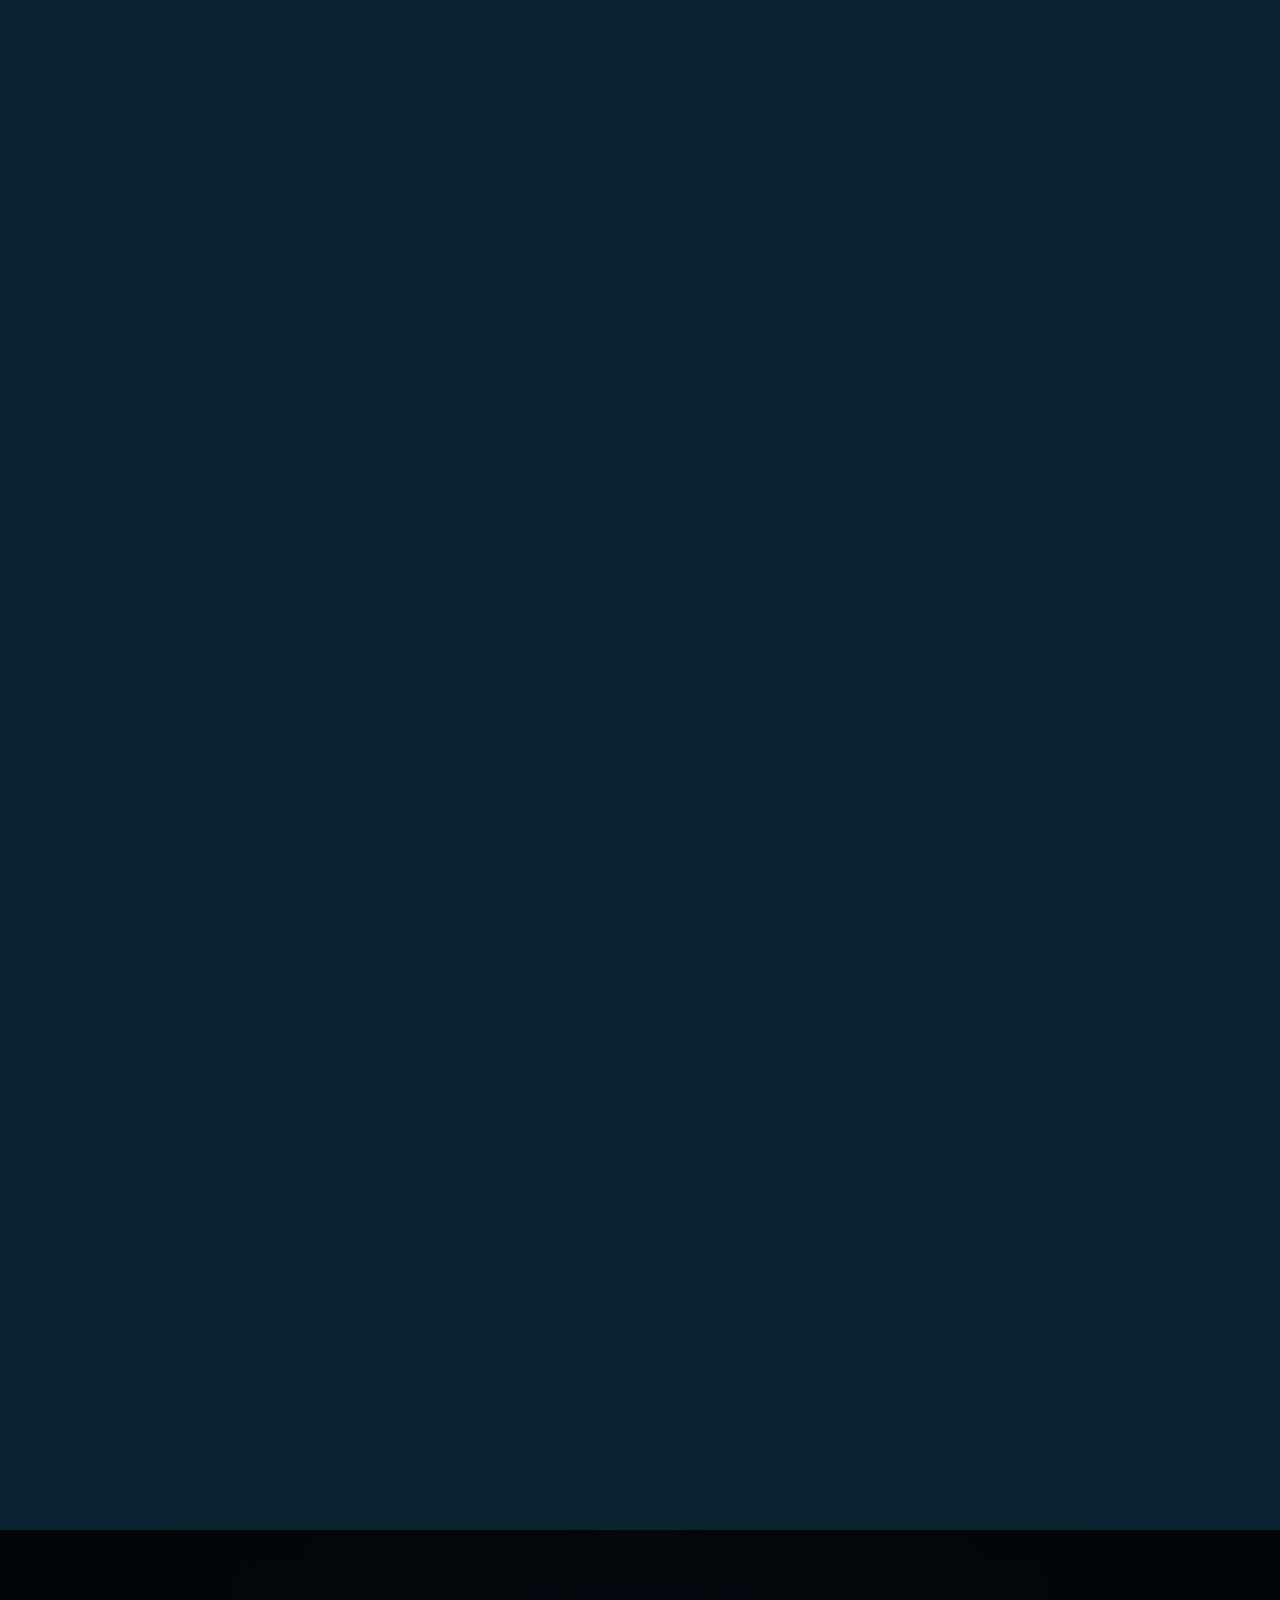
==== commit 40b71a97: "v14 — the pickers are TRUE SLIDERS: one slide per perfume inside the framed box (window-clipped trac" ====
--- a/index.html
+++ b/index.html
@@ -190,13 +190,21 @@
            change the fragrance — scrolling never does -->
       <div class="picker picker--forest" aria-label="Choose a forest fragrance">
         <div class="pk-show">
-          <span class="pk-glow" aria-hidden="true"></span>
-          <img class="pk-bottlefig" src="assets/img/bottles/five-nine.webp" alt="Five-Nine perfume bottle">
+          <div class="pk-window">
+            <div class="pk-track">
+              <figure class="pk-slide">
+                <span class="pk-glow" aria-hidden="true"></span>
+                <img class="pk-bottlefig" src="assets/img/bottles/five-nine.webp" alt="Five-Nine perfume bottle" draggable="false">
+              </figure>
+            </div>
+          </div>
+          <button class="pk-side pk-side--prev" aria-label="Previous fragrance"><svg viewBox="0 0 24 24"><path d="M15 5l-7 7 7 7" fill="none" stroke="currentColor" stroke-width="1.6" stroke-linecap="round" stroke-linejoin="round"/></svg></button>
+          <button class="pk-side pk-side--next" aria-label="Next fragrance"><svg viewBox="0 0 24 24"><path d="M9 5l7 7-7 7" fill="none" stroke="currentColor" stroke-width="1.6" stroke-linecap="round" stroke-linejoin="round"/></svg></button>
           <span class="pk-show-frame" aria-hidden="true"></span>
         </div>
 
         <aside class="pk-card">
-          <span class="label">The Forest — <b class="pk-count">01 / 04</b></span>
+          <span class="label">The Forest</span>
           <h3 class="display pk-name">Five-Nine</h3>
           <div class="pk-family">Woody · Amber · Spicy</div>
           <p class="pk-tag">The forest at golden hour — resin, cedar and warm spice.</p>
@@ -210,14 +218,13 @@
         </aside>
 
         <div class="pk-bar" role="group" aria-label="Fragrance selection">
-          <button class="pk-arrow pk-arrow--prev" aria-label="Previous fragrance"><svg viewBox="0 0 24 24"><path d="M15 5l-7 7 7 7" fill="none" stroke="currentColor" stroke-width="1.6" stroke-linecap="round" stroke-linejoin="round"/></svg></button>
           <div class="pk-dots">
             <button class="on" data-go="0" aria-label="Five-Nine"></button>
             <button data-go="1" aria-label="Hopeful"></button>
             <button data-go="2" aria-label="Charming"></button>
             <button data-go="3" aria-label="Mi Amor"></button>
           </div>
-          <button class="pk-arrow pk-arrow--next" aria-label="Next fragrance"><svg viewBox="0 0 24 24"><path d="M9 5l7 7-7 7" fill="none" stroke="currentColor" stroke-width="1.6" stroke-linecap="round" stroke-linejoin="round"/></svg></button>
+          <b class="pk-count">01 / 04</b>
         </div>
         <div class="pk-hint"><span>←</span> choose your scent <span>→</span></div>
       </div>
@@ -252,13 +259,21 @@
            change the fragrance — scrolling never does -->
       <div class="picker picker--shore" aria-label="Choose a shore fragrance">
         <div class="pk-show">
-          <span class="pk-glow" aria-hidden="true"></span>
-          <img class="pk-bottlefig" src="assets/img/bottles/zesty.webp" alt="Zesty perfume bottle">
+          <div class="pk-window">
+            <div class="pk-track">
+              <figure class="pk-slide">
+                <span class="pk-glow" aria-hidden="true"></span>
+                <img class="pk-bottlefig" src="assets/img/bottles/zesty.webp" alt="Zesty perfume bottle" draggable="false">
+              </figure>
+            </div>
+          </div>
+          <button class="pk-side pk-side--prev" aria-label="Previous fragrance"><svg viewBox="0 0 24 24"><path d="M15 5l-7 7 7 7" fill="none" stroke="currentColor" stroke-width="1.6" stroke-linecap="round" stroke-linejoin="round"/></svg></button>
+          <button class="pk-side pk-side--next" aria-label="Next fragrance"><svg viewBox="0 0 24 24"><path d="M9 5l7 7-7 7" fill="none" stroke="currentColor" stroke-width="1.6" stroke-linecap="round" stroke-linejoin="round"/></svg></button>
           <span class="pk-show-frame" aria-hidden="true"></span>
         </div>
 
         <aside class="pk-card">
-          <span class="label">The Shore — <b class="pk-count">01 / 02</b></span>
+          <span class="label">The Shore</span>
           <h3 class="display pk-name">Zesty</h3>
           <div class="pk-family">Citrus · Aquatic · Fresh</div>
           <p class="pk-tag">Salt on skin, sun on water.</p>
@@ -272,12 +287,11 @@
         </aside>
 
         <div class="pk-bar" role="group" aria-label="Fragrance selection">
-          <button class="pk-arrow pk-arrow--prev" aria-label="Previous fragrance"><svg viewBox="0 0 24 24"><path d="M15 5l-7 7 7 7" fill="none" stroke="currentColor" stroke-width="1.6" stroke-linecap="round" stroke-linejoin="round"/></svg></button>
           <div class="pk-dots">
             <button class="on" data-go="0" aria-label="Zesty"></button>
             <button data-go="1" aria-label="Happy"></button>
           </div>
-          <button class="pk-arrow pk-arrow--next" aria-label="Next fragrance"><svg viewBox="0 0 24 24"><path d="M9 5l7 7-7 7" fill="none" stroke="currentColor" stroke-width="1.6" stroke-linecap="round" stroke-linejoin="round"/></svg></button>
+          <b class="pk-count">01 / 02</b>
         </div>
         <div class="pk-hint"><span>←</span> choose your scent <span>→</span></div>
       </div>
@@ -319,13 +333,21 @@
            change the fragrance — scrolling never does -->
       <div class="picker picker--ocean" aria-label="Choose a sea bed fragrance">
         <div class="pk-show">
-          <span class="pk-glow" aria-hidden="true"></span>
-          <img class="pk-bottlefig" src="assets/img/bottles/sophisticated.webp" alt="Sophisticated perfume bottle">
+          <div class="pk-window">
+            <div class="pk-track">
+              <figure class="pk-slide">
+                <span class="pk-glow" aria-hidden="true"></span>
+                <img class="pk-bottlefig" src="assets/img/bottles/sophisticated.webp" alt="Sophisticated perfume bottle" draggable="false">
+              </figure>
+            </div>
+          </div>
+          <button class="pk-side pk-side--prev" aria-label="Previous fragrance"><svg viewBox="0 0 24 24"><path d="M15 5l-7 7 7 7" fill="none" stroke="currentColor" stroke-width="1.6" stroke-linecap="round" stroke-linejoin="round"/></svg></button>
+          <button class="pk-side pk-side--next" aria-label="Next fragrance"><svg viewBox="0 0 24 24"><path d="M9 5l7 7-7 7" fill="none" stroke="currentColor" stroke-width="1.6" stroke-linecap="round" stroke-linejoin="round"/></svg></button>
           <span class="pk-show-frame" aria-hidden="true"></span>
         </div>
 
         <aside class="pk-card">
-          <span class="label">The Sea Bed — <b class="pk-count">01 / 02</b></span>
+          <span class="label">The Sea Bed</span>
           <h3 class="display pk-name">Sophisticated</h3>
           <div class="pk-family">Amber · Leather · Woody</div>
           <p class="pk-tag">Depth, quietly worn.</p>
@@ -339,12 +361,11 @@
         </aside>
 
         <div class="pk-bar" role="group" aria-label="Fragrance selection">
-          <button class="pk-arrow pk-arrow--prev" aria-label="Previous fragrance"><svg viewBox="0 0 24 24"><path d="M15 5l-7 7 7 7" fill="none" stroke="currentColor" stroke-width="1.6" stroke-linecap="round" stroke-linejoin="round"/></svg></button>
           <div class="pk-dots">
             <button class="on" data-go="0" aria-label="Sophisticated"></button>
             <button data-go="1" aria-label="King in the North"></button>
           </div>
-          <button class="pk-arrow pk-arrow--next" aria-label="Next fragrance"><svg viewBox="0 0 24 24"><path d="M9 5l7 7-7 7" fill="none" stroke="currentColor" stroke-width="1.6" stroke-linecap="round" stroke-linejoin="round"/></svg></button>
+          <b class="pk-count">01 / 02</b>
         </div>
         <div class="pk-hint"><span>←</span> choose your scent <span>→</span></div>
       </div>
--- a/assets/css/journey.css
+++ b/assets/css/journey.css
@@ -216,17 +216,29 @@
 html:not(.cinema) .beach-pre{ display:none; }
 
 /* ============================================================
-   THE FRAGRANCE PICKER — racing-game selector (scroll-independent)
-   showcase (model + perfume in its foliage window) LEFT,
-   description card RIGHT, arrows in the brown bar at the bottom
+   THE FRAGRANCE PICKER — a true SLIDER (scroll-independent)
+   the perfumes slide THROUGH the framed showcase box on the LEFT
+   (one slide per fragrance, clipped by the window — always inside),
+   arrows on the sides of the box, description card on the RIGHT,
+   dots + counter in the brown bar at the bottom
    ============================================================ */
 .pk-show{
   position:absolute; left:var(--pad); top:50%; transform:translateY(-50%);
   z-index:6; width:clamp(320px, 38vw, 560px); height:min(76vh, 730px);
-}
-/* the CLEAN showcase: just the perfume, centred in the framed panel
-   over the scene — no foliage planes (v13: the client asked for the
-   extra leaf models to go) */
+  touch-action:pan-y;   /* vertical page scroll stays native; we own the horizontal drag */
+}
+/* the slider window — everything outside the frame is clipped, so the
+   perfumes are physically IN the box while they slide through it */
+.pk-window{
+  position:absolute; inset:0; z-index:2; overflow:hidden;
+}
+.pk-track{
+  position:absolute; inset:0; display:flex; height:100%;
+  will-change:transform;
+}
+.pk-slide{ position:relative; flex:0 0 100%; height:100%; pointer-events:none; }
+/* the clean showcase: just the perfume, centred in its slide over a
+   soft gold glow — no foliage planes anywhere */
 .pk-glow{
   position:absolute; z-index:2; left:50%; top:50%; translate:-50% -50%;
   width:88%; aspect-ratio:1; border-radius:50%; pointer-events:none;
@@ -234,12 +246,13 @@
   filter:blur(6px);
 }
 .pk-bottlefig{
-  position:absolute; z-index:3; height:58%;
+  position:absolute; z-index:3; height:60%;
   left:50%; top:50%; translate:-50% -50%;
+  pointer-events:none; -webkit-user-drag:none; user-select:none;
   filter:drop-shadow(0 30px 34px rgba(0,0,0,.55)) drop-shadow(0 0 56px rgba(201,168,106,.16));
-  will-change:transform,opacity;
   animation:bobble 9s ease-in-out infinite alternate;
 }
+@keyframes bobble{ from{ transform:translateY(-1.1%); } to{ transform:translateY(1.4%); } }
 /* the showcase frame — the "showcase area" panel */
 .pk-show-frame{
   position:absolute; inset:0; z-index:4; pointer-events:none;
@@ -250,6 +263,22 @@
   content:''; position:absolute; inset:10px;
   border:1px solid rgba(242,238,227,.14); pointer-events:none;
 }
+
+/* the slider arrows — ON the sides of the showcase box */
+.pk-side{
+  position:absolute; z-index:6; top:50%; transform:translateY(-50%);
+  width:54px; height:54px; border-radius:50%; flex:none;
+  border:1px solid rgba(201,168,106,.5); color:var(--gold);
+  background:rgba(16,11,7,.6);
+  backdrop-filter:blur(4px); -webkit-backdrop-filter:blur(4px);
+  display:flex; align-items:center; justify-content:center;
+  transition:background .35s var(--ease), color .35s var(--ease), border-color .35s, opacity .35s, transform .35s var(--ease);
+}
+.pk-side--prev{ left:16px; }
+.pk-side--next{ right:16px; }
+.pk-side svg{ width:20px; height:20px; }
+.pk-side:hover{ background:var(--gold); color:#171004; border-color:var(--gold); transform:translateY(-50%) scale(1.08); }
+.pk-side.off{ opacity:.25; pointer-events:none; }
 
 /* description card — right side */
 .pk-card{
@@ -262,7 +291,6 @@
   -webkit-backdrop-filter:blur(3px);
 }
 .pk-card .label{ color:rgba(242,238,227,.6); display:block; margin-bottom:20px; }
-.pk-card .label b{ color:var(--gold); font-weight:500; }
 .pk-name{ margin-bottom:12px; }
 .pk-name.display{ font-size:clamp(36px,4.2vw,60px); font-weight:900; }
 .pk-family{ font-size:10.5px; letter-spacing:.34em; color:var(--gold); margin-bottom:16px; }
@@ -271,24 +299,19 @@
 .pk-price{ font-size:13px; letter-spacing:.12em; color:var(--paper); }
 .pk-cta{ display:flex; align-items:center; gap:22px; flex-wrap:wrap; }
 
-/* the brown selection bar — arrows live here */
+/* the brown bar — dots + position counter (the arrows live on the box) */
 .pk-bar{
   position:absolute; bottom:3.4vh; left:50%; transform:translateX(-50%);
-  z-index:8; display:flex; align-items:center; gap:clamp(16px,2.2vw,28px);
-  padding:11px 20px;
+  z-index:8; display:flex; align-items:center; gap:clamp(14px,1.8vw,24px);
+  padding:12px 24px;
   background:linear-gradient(160deg, #2e2018, #221610 60%, #2a1c14);
   border:1px solid rgba(201,168,106,.28);
   box-shadow:0 18px 44px rgba(0,0,0,.45), inset 0 1px 0 rgba(201,168,106,.14);
 }
-.pk-arrow{
-  width:46px; height:46px; border-radius:50%; flex:none;
-  border:1px solid rgba(201,168,106,.4); color:var(--gold);
-  background:rgba(201,168,106,.06);
-  display:flex; align-items:center; justify-content:center;
-  transition:background .4s var(--ease), color .4s var(--ease), border-color .4s, transform .4s var(--ease);
-}
-.pk-arrow svg{ width:18px; height:18px; }
-.pk-arrow:hover{ background:var(--gold); color:#171004; border-color:var(--gold); transform:scale(1.07); }
+.pk-count{
+  font-family:var(--serif); font-size:12px; font-weight:500;
+  letter-spacing:.22em; color:var(--gold); min-width:64px; text-align:center;
+}
 .pk-dots{ display:flex; align-items:center; gap:10px; }
 .pk-dots button{ width:26px; height:12px; padding:5px 0; position:relative; }
 .pk-dots button::after{
@@ -340,8 +363,10 @@
   .pk-tag{ font-size:15px; }
   .pk-meta{ gap:12px; margin-top:14px; padding-top:14px; }
   .pk-cta{ gap:14px; }
-  .pk-bar{ bottom:3.6vh; padding:8px 14px; gap:12px; }
-  .pk-arrow{ width:42px; height:42px; }
+  .pk-bar{ bottom:3.6vh; padding:9px 16px; gap:12px; }
+  .pk-count{ min-width:54px; font-size:11px; }
+  .pk-side{ width:42px; height:42px; left:8px; } .pk-side--next{ left:auto; right:8px; }
+  .pk-side svg{ width:16px; height:16px; }
   .pk-hint{ display:none; }
 }
 
